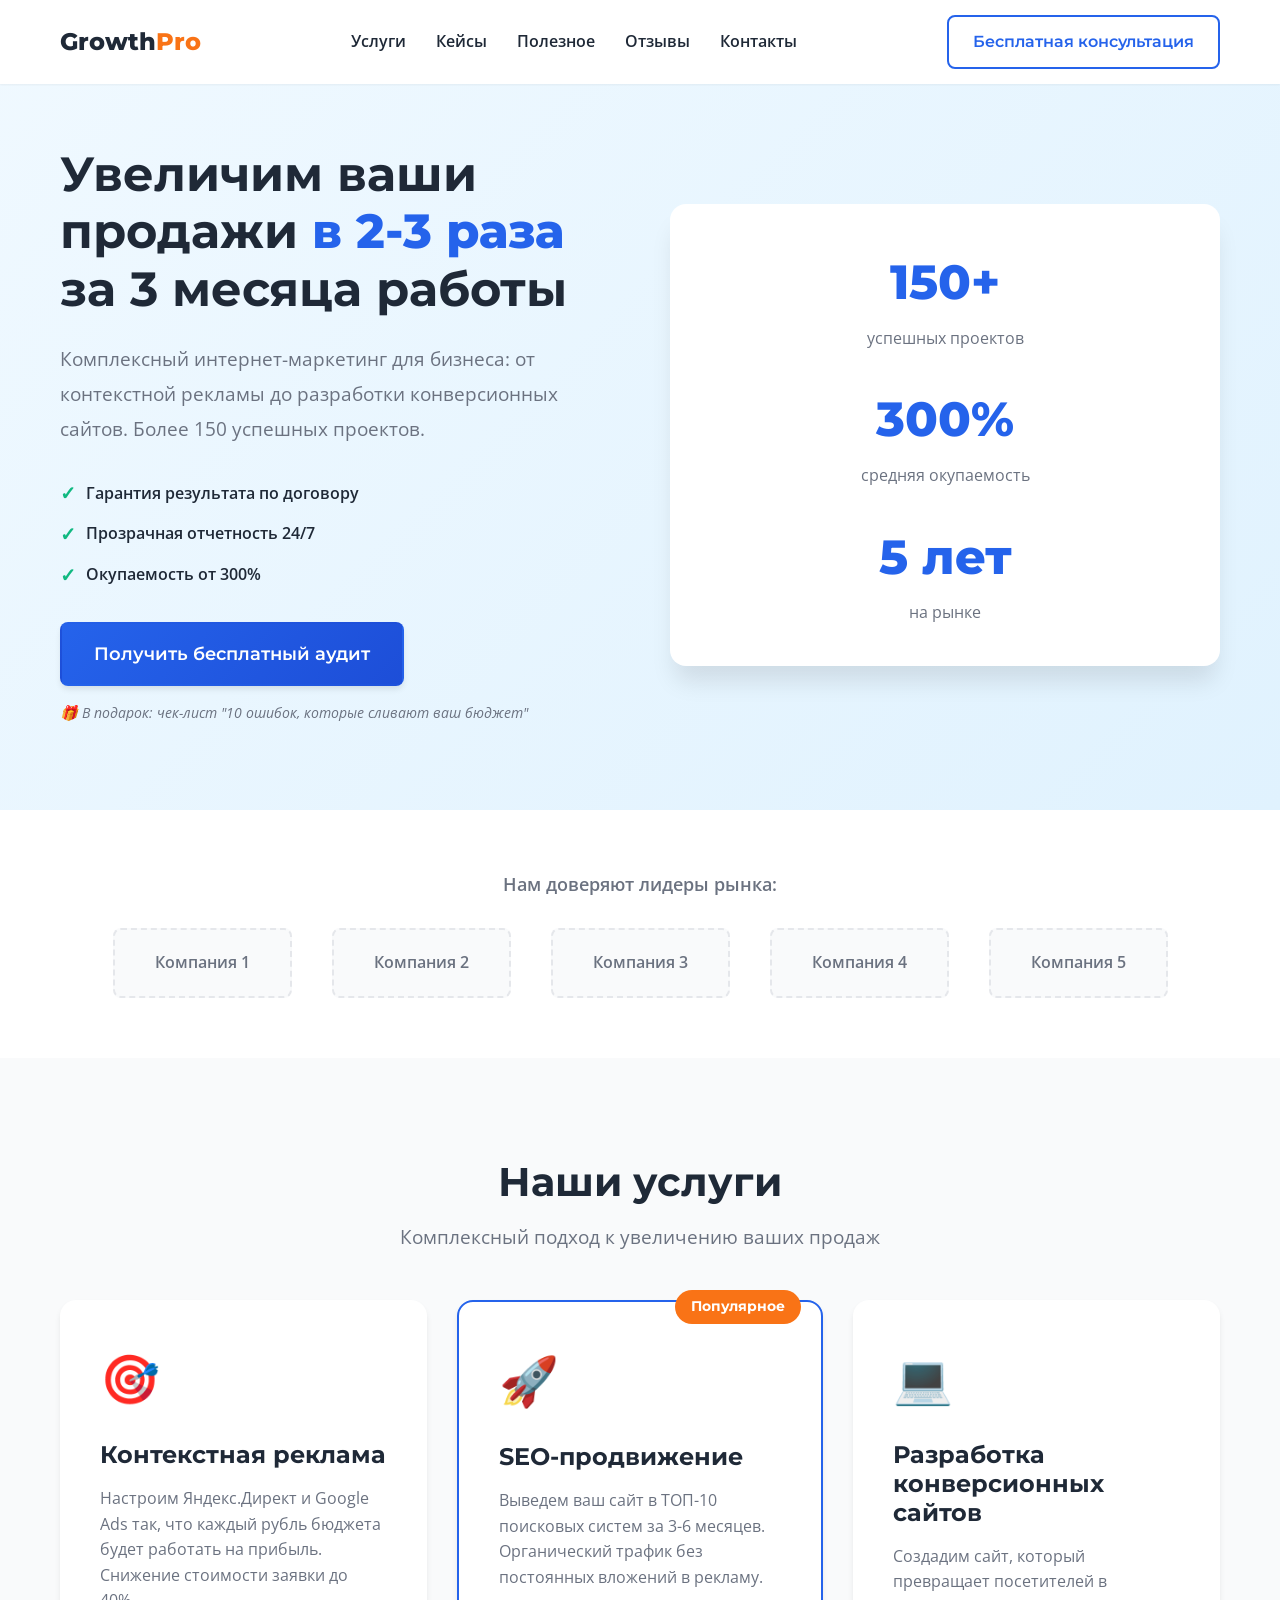
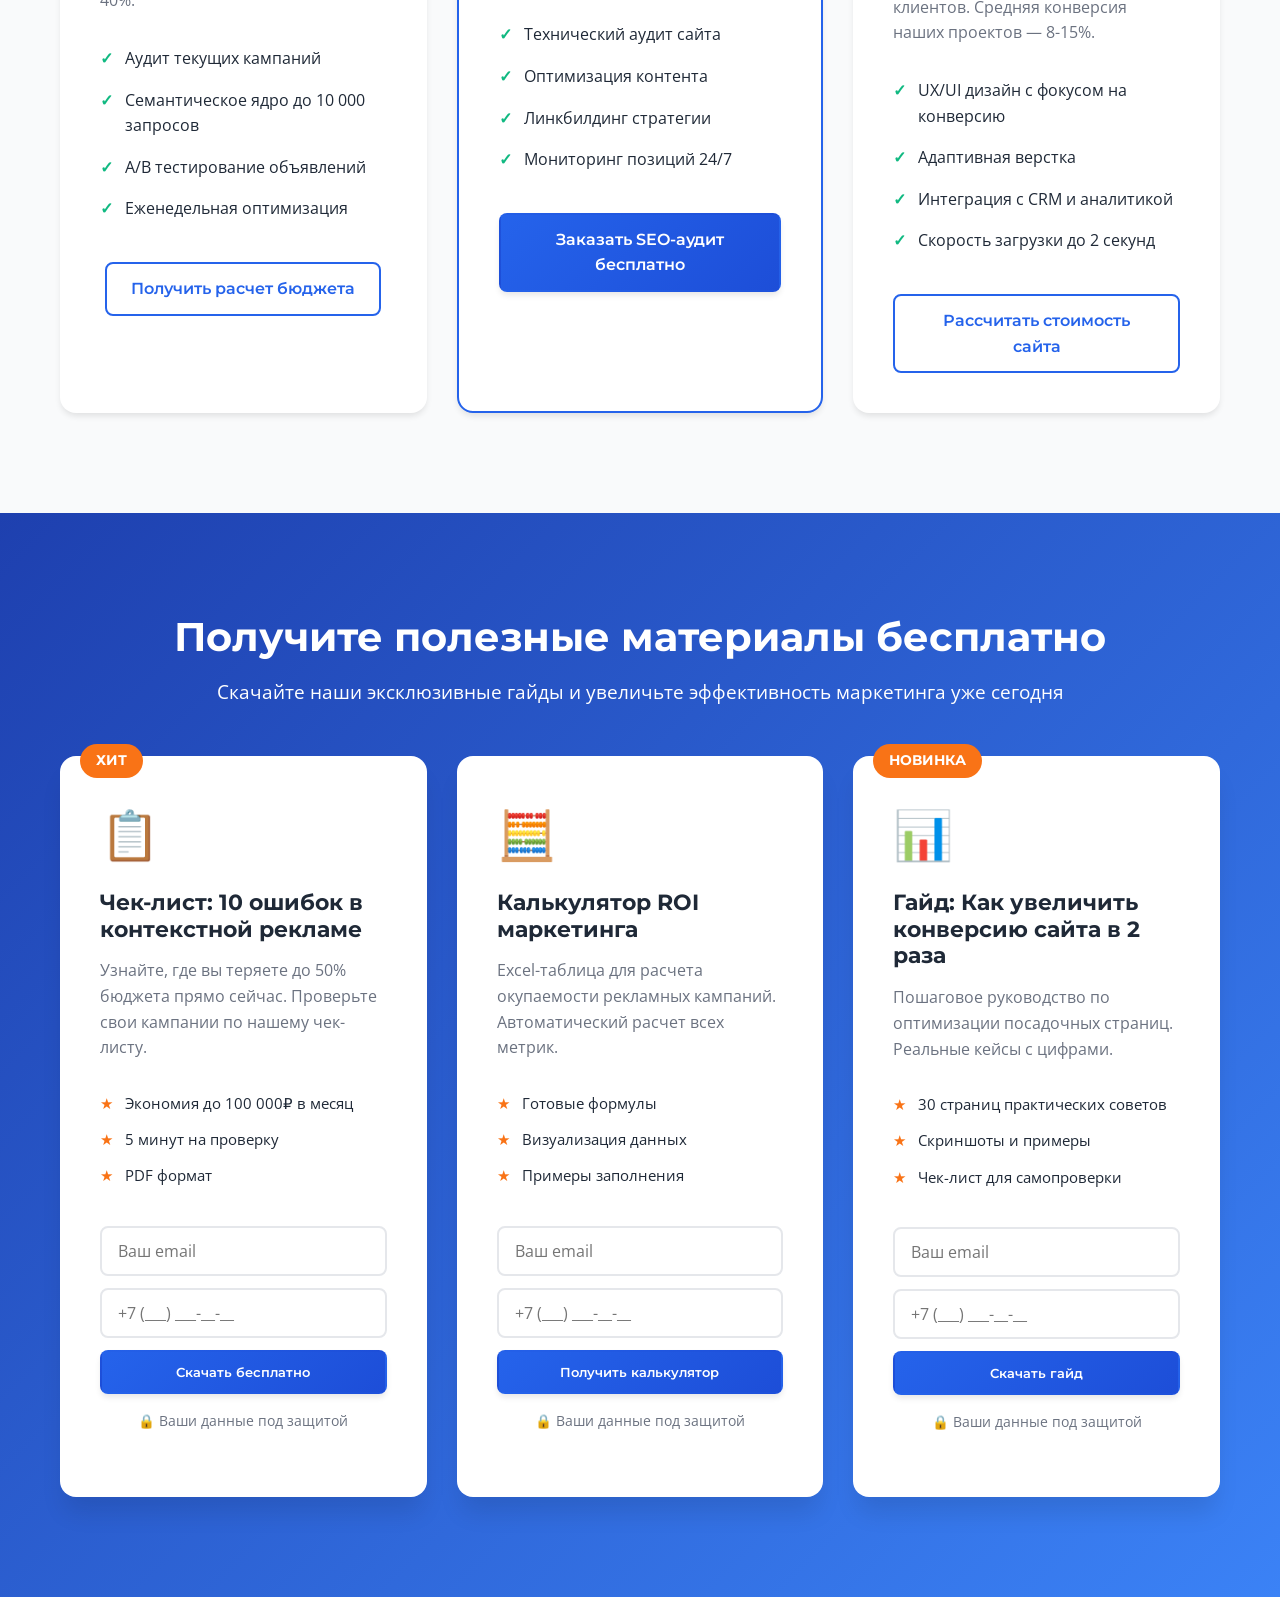
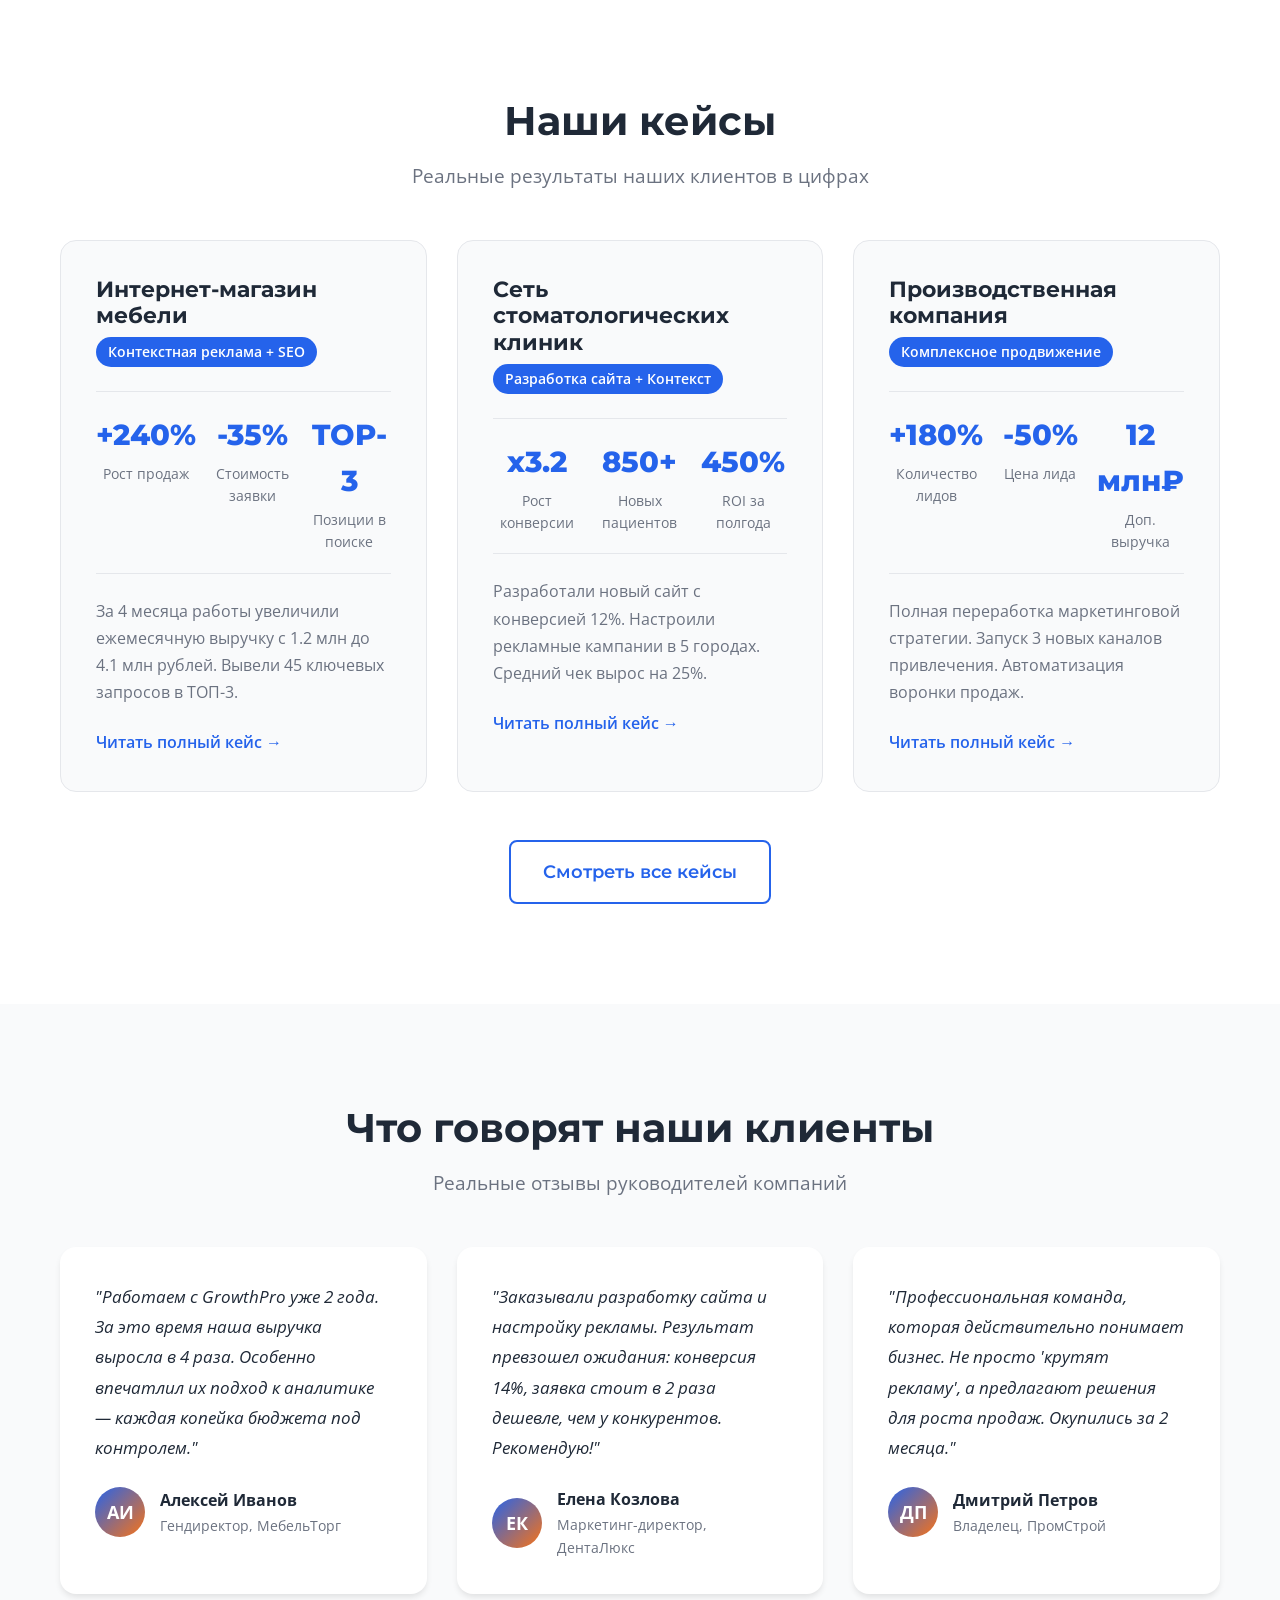
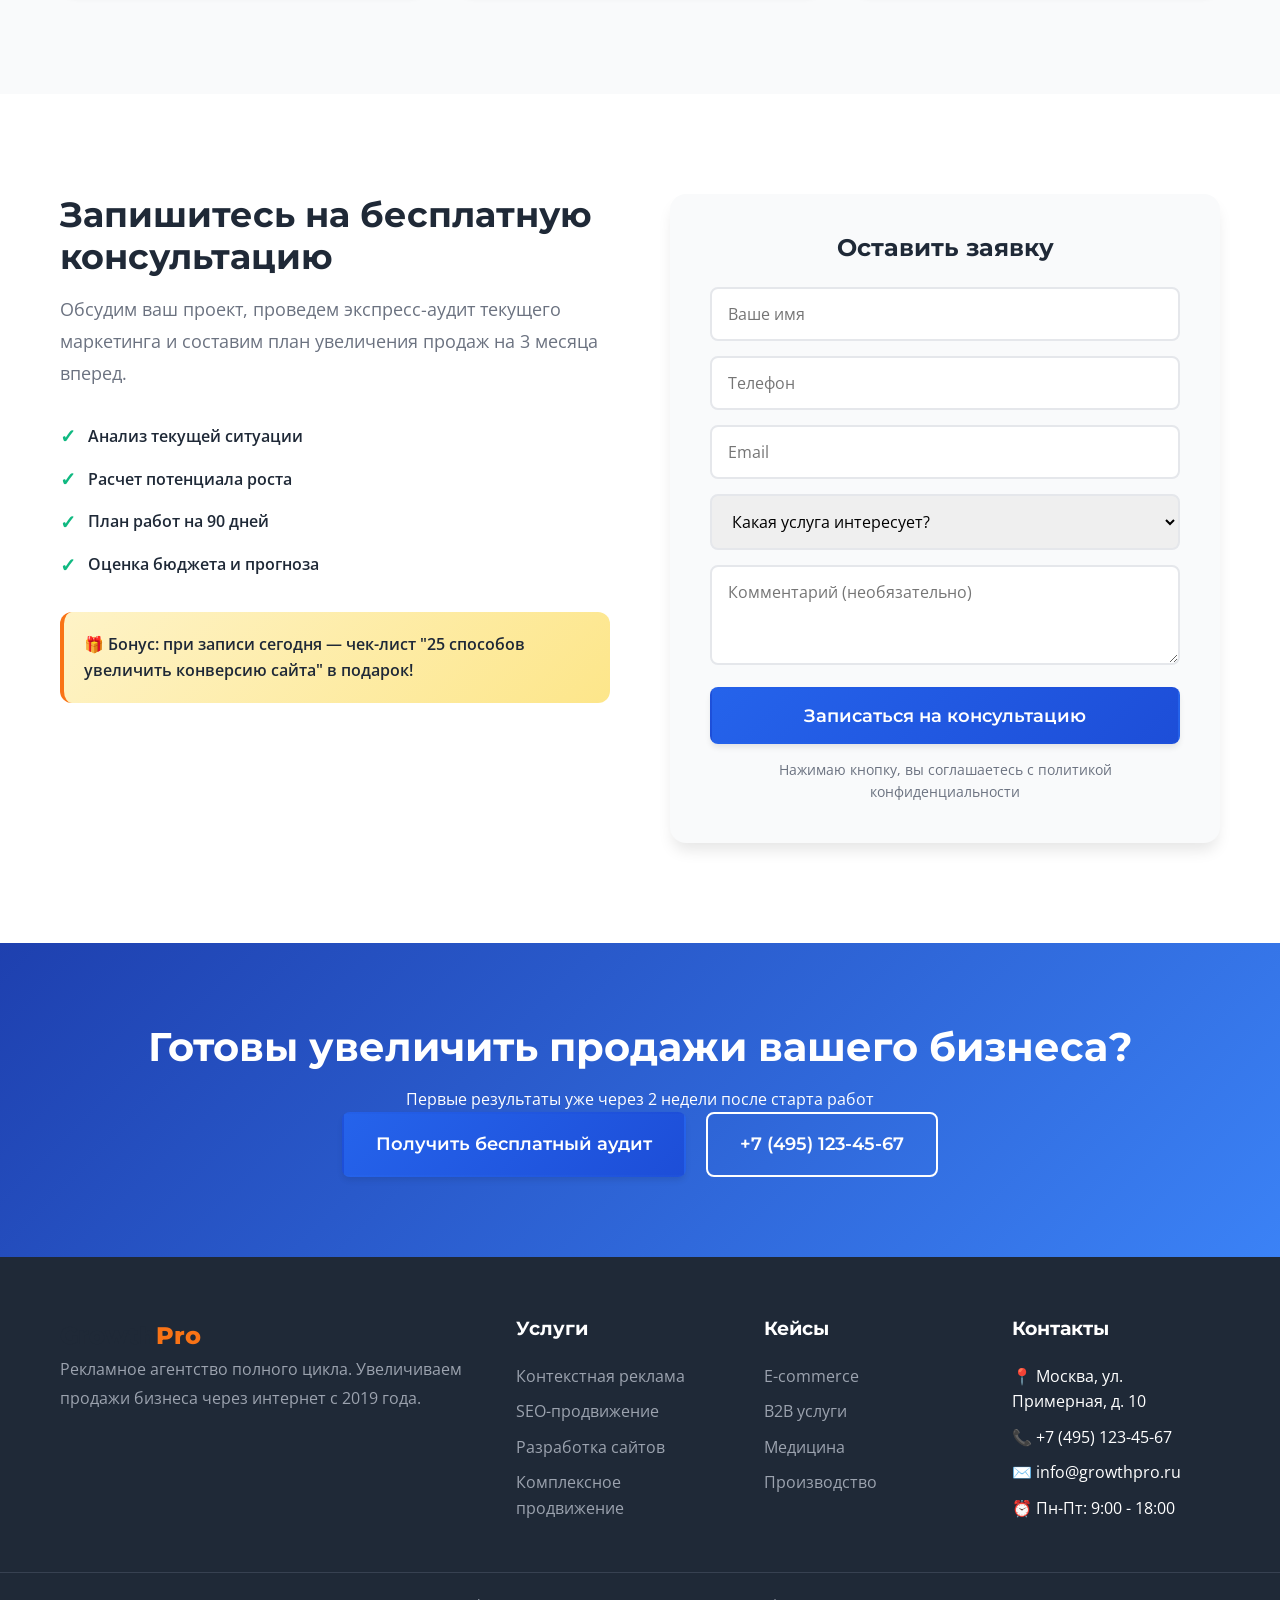
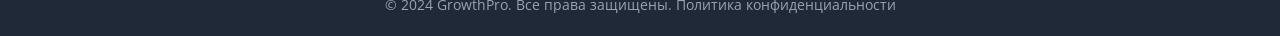
==== index.html @ 97283bf2 "**HTML/CSS Landing Page for Marketing Agency with Lead Magnets** **Key features implemented:** - New" ====
<!DOCTYPE html>
<html lang="ru">
<head>
    <meta charset="UTF-8">
    <meta name="viewport" content="width=device-width, initial-scale=1.0">
    <title>Рекламное агентство полного цикла | Контекстная реклама, SEO, Разработка сайтов</title>
    <meta name="description" content="Увеличим ваши продажи в 2-3 раза за 3 месяца. Контекстная реклама, SEO-продвижение и конверсионные сайты под ключ. Бесплатный аудит в подарок!">
    <link rel="stylesheet" href="style.css">
    <link href="https://fonts.googleapis.com/css2?family=Montserrat:wght@400;500;600;700;800&family=Open+Sans:wght@400;600&display=swap" rel="stylesheet">
</head>
<body>
    <!-- Header -->
    <header class="header">
        <div class="container header-container">
            <div class="logo">
                <span class="logo-text">Growth<span class="accent">Pro</span></span>
            </div>
            <nav class="nav">
                <a href="#services">Услуги</a>
                <a href="#cases">Кейсы</a>
                <a href="#lead-magnets">Полезное</a>
                <a href="#reviews">Отзывы</a>
                <a href="#contact">Контакты</a>
            </nav>
            <a href="#consultation" class="btn btn-outline">Бесплатная консультация</a>
        </div>
    </header>

    <!-- Hero Section -->
    <section class="hero">
        <div class="container hero-container">
            <div class="hero-content">
                <h1 class="hero-title">Увеличим ваши продажи <span class="accent-text">в 2-3 раза</span> за 3 месяца работы</h1>
                <p class="hero-subtitle">Комплексный интернет-маркетинг для бизнеса: от контекстной рекламы до разработки конверсионных сайтов. Более 150 успешных проектов.</p>
                
                <div class="hero-benefits">
                    <div class="benefit-item">
                        <span class="benefit-icon">✓</span>
                        <span>Гарантия результата по договору</span>
                    </div>
                    <div class="benefit-item">
                        <span class="benefit-icon">✓</span>
                        <span>Прозрачная отчетность 24/7</span>
                    </div>
                    <div class="benefit-item">
                        <span class="benefit-icon">✓</span>
                        <span>Окупаемость от 300%</span>
                    </div>
                </div>

                <div class="hero-cta">
                    <a href="#audit-form" class="btn btn-primary btn-large">Получить бесплатный аудит</a>
                    <p class="hero-note">🎁 В подарок: чек-лист "10 ошибок, которые сливают ваш бюджет"</p>
                </div>
            </div>
            <div class="hero-image">
                <div class="stats-card">
                    <div class="stat-item">
                        <span class="stat-number">150+</span>
                        <span class="stat-label">успешных проектов</span>
                    </div>
                    <div class="stat-item">
                        <span class="stat-number">300%</span>
                        <span class="stat-label">средняя окупаемость</span>
                    </div>
                    <div class="stat-item">
                        <span class="stat-number">5 лет</span>
                        <span class="stat-label">на рынке</span>
                    </div>
                </div>
            </div>
        </div>
    </section>

    <!-- Trust Indicators -->
    <section class="trust-section">
        <div class="container">
            <p class="trust-text">Нам доверяют лидеры рынка:</p>
            <div class="trust-logos">
                <div class="logo-placeholder">Компания 1</div>
                <div class="logo-placeholder">Компания 2</div>
                <div class="logo-placeholder">Компания 3</div>
                <div class="logo-placeholder">Компания 4</div>
                <div class="logo-placeholder">Компания 5</div>
            </div>
        </div>
    </section>

    <!-- Services Section -->
    <section id="services" class="services">
        <div class="container">
            <h2 class="section-title">Наши услуги</h2>
            <p class="section-subtitle">Комплексный подход к увеличению ваших продаж</p>
            
            <div class="services-grid">
                <!-- Service 1 -->
                <div class="service-card">
                    <div class="service-icon">🎯</div>
                    <h3>Контекстная реклама</h3>
                    <p>Настроим Яндекс.Директ и Google Ads так, что каждый рубль бюджета будет работать на прибыль. Снижение стоимости заявки до 40%.</p>
                    <ul class="service-features">
                        <li>Аудит текущих кампаний</li>
                        <li>Семантическое ядро до 10 000 запросов</li>
                        <li>A/B тестирование объявлений</li>
                        <li>Еженедельная оптимизация</li>
                    </ul>
                    <div class="service-cta">
                        <a href="#context-lead" class="btn btn-secondary">Получить расчет бюджета</a>
                    </div>
                </div>

                <!-- Service 2 -->
                <div class="service-card featured">
                    <div class="badge">Популярное</div>
                    <div class="service-icon">🚀</div>
                    <h3>SEO-продвижение</h3>
                    <p>Выведем ваш сайт в ТОП-10 поисковых систем за 3-6 месяцев. Органический трафик без постоянных вложений в рекламу.</p>
                    <ul class="service-features">
                        <li>Технический аудит сайта</li>
                        <li>Оптимизация контента</li>
                        <li>Линкбилдинг стратегии</li>
                        <li>Мониторинг позиций 24/7</li>
                    </ul>
                    <div class="service-cta">
                        <a href="#seo-lead" class="btn btn-primary">Заказать SEO-аудит бесплатно</a>
                    </div>
                </div>

                <!-- Service 3 -->
                <div class="service-card">
                    <div class="service-icon">💻</div>
                    <h3>Разработка конверсионных сайтов</h3>
                    <p>Создадим сайт, который превращает посетителей в клиентов. Средняя конверсия наших проектов — 8-15%.</p>
                    <ul class="service-features">
                        <li>UX/UI дизайн с фокусом на конверсию</li>
                        <li>Адаптивная верстка</li>
                        <li>Интеграция с CRM и аналитикой</li>
                        <li>Скорость загрузки до 2 секунд</li>
                    </ul>
                    <div class="service-cta">
                        <a href="#website-lead" class="btn btn-secondary">Рассчитать стоимость сайта</a>
                    </div>
                </div>
            </div>
        </div>
    </section>

    <!-- Lead Magnets Section -->
    <section id="lead-magnets" class="lead-magnets">
        <div class="container">
            <h2 class="section-title">Получите полезные материалы бесплатно</h2>
            <p class="section-subtitle">Скачайте наши эксклюзивные гайды и увеличьте эффективность маркетинга уже сегодня</p>
            
            <div class="magnets-grid">
                <!-- Magnet 1 -->
                <div class="magnet-card">
                    <div class="magnet-badge">ХИТ</div>
                    <div class="magnet-icon">📋</div>
                    <h3>Чек-лист: 10 ошибок в контекстной рекламе</h3>
                    <p>Узнайте, где вы теряете до 50% бюджета прямо сейчас. Проверьте свои кампании по нашему чек-листу.</p>
                    <ul class="magnet-benefits">
                        <li>Экономия до 100 000₽ в месяц</li>
                        <li>5 минут на проверку</li>
                        <li>PDF формат</li>
                    </ul>
                    <form class="magnet-form" action="#" method="POST">
                        <input type="email" placeholder="Ваш email" required>
                        <input type="tel" placeholder="+7 (___) ___-__-__" required>
                        <button type="submit" class="btn btn-primary btn-full">Скачать бесплатно</button>
                    </form>
                    <p class="magnet-note">🔒 Ваши данные под защитой</p>
                </div>

                <!-- Magnet 2 -->
                <div class="magnet-card">
                    <div class="magnet-icon">🧮</div>
                    <h3>Калькулятор ROI маркетинга</h3>
                    <p>Excel-таблица для расчета окупаемости рекламных кампаний. Автоматический расчет всех метрик.</p>
                    <ul class="magnet-benefits">
                        <li>Готовые формулы</li>
                        <li>Визуализация данных</li>
                        <li>Примеры заполнения</li>
                    </ul>
                    <form class="magnet-form" action="#" method="POST">
                        <input type="email" placeholder="Ваш email" required>
                        <input type="tel" placeholder="+7 (___) ___-__-__" required>
                        <button type="submit" class="btn btn-primary btn-full">Получить калькулятор</button>
                    </form>
                    <p class="magnet-note">🔒 Ваши данные под защитой</p>
                </div>

                <!-- Magnet 3 -->
                <div class="magnet-card">
                    <div class="magnet-badge">НОВИНКА</div>
                    <div class="magnet-icon">📊</div>
                    <h3>Гайд: Как увеличить конверсию сайта в 2 раза</h3>
                    <p>Пошаговое руководство по оптимизации посадочных страниц. Реальные кейсы с цифрами.</p>
                    <ul class="magnet-benefits">
                        <li>30 страниц практических советов</li>
                        <li>Скриншоты и примеры</li>
                        <li>Чек-лист для самопроверки</li>
                    </ul>
                    <form class="magnet-form" action="#" method="POST">
                        <input type="email" placeholder="Ваш email" required>
                        <input type="tel" placeholder="+7 (___) ___-__-__" required>
                        <button type="submit" class="btn btn-primary btn-full">Скачать гайд</button>
                    </form>
                    <p class="magnet-note">🔒 Ваши данные под защитой</p>
                </div>
            </div>
        </div>
    </section>

    <!-- Cases Section -->
    <section id="cases" class="cases">
        <div class="container">
            <h2 class="section-title">Наши кейсы</h2>
            <p class="section-subtitle">Реальные результаты наших клиентов в цифрах</p>
            
            <div class="cases-grid">
                <!-- Case 1 -->
                <div class="case-card">
                    <div class="case-header">
                        <h3>Интернет-магазин мебели</h3>
                        <span class="case-category">Контекстная реклама + SEO</span>
                    </div>
                    <div class="case-results">
                        <div class="result-item">
                            <span class="result-value">+240%</span>
                            <span class="result-label">Рост продаж</span>
                        </div>
                        <div class="result-item">
                            <span class="result-value">-35%</span>
                            <span class="result-label">Стоимость заявки</span>
                        </div>
                        <div class="result-item">
                            <span class="result-value">TOP-3</span>
                            <span class="result-label">Позиции в поиске</span>
                        </div>
                    </div>
                    <p class="case-description">За 4 месяца работы увеличили ежемесячную выручку с 1.2 млн до 4.1 млн рублей. Вывели 45 ключевых запросов в ТОП-3.</p>
                    <a href="#case-detail" class="case-link">Читать полный кейс →</a>
                </div>

                <!-- Case 2 -->
                <div class="case-card">
                    <div class="case-header">
                        <h3>Сеть стоматологических клиник</h3>
                        <span class="case-category">Разработка сайта + Контекст</span>
                    </div>
                    <div class="case-results">
                        <div class="result-item">
                            <span class="result-value">x3.2</span>
                            <span class="result-label">Рост конверсии</span>
                        </div>
                        <div class="result-item">
                            <span class="result-value">850+</span>
                            <span class="result-label">Новых пациентов</span>
                        </div>
                        <div class="result-item">
                            <span class="result-value">450%</span>
                            <span class="result-label">ROI за полгода</span>
                        </div>
                    </div>
                    <p class="case-description">Разработали новый сайт с конверсией 12%. Настроили рекламные кампании в 5 городах. Средний чек вырос на 25%.</p>
                    <a href="#case-detail" class="case-link">Читать полный кейс →</a>
                </div>

                <!-- Case 3 -->
                <div class="case-card">
                    <div class="case-header">
                        <h3>Производственная компания</h3>
                        <span class="case-category">Комплексное продвижение</span>
                    </div>
                    <div class="case-results">
                        <div class="result-item">
                            <span class="result-value">+180%</span>
                            <span class="result-label">Количество лидов</span>
                        </div>
                        <div class="result-item">
                            <span class="result-value">-50%</span>
                            <span class="result-label">Цена лида</span>
                        </div>
                        <div class="result-item">
                            <span class="result-value">12 млн₽</span>
                            <span class="result-label">Доп. выручка</span>
                        </div>
                    </div>
                    <p class="case-description">Полная переработка маркетинговой стратегии. Запуск 3 новых каналов привлечения. Автоматизация воронки продаж.</p>
                    <a href="#case-detail" class="case-link">Читать полный кейс →</a>
                </div>
            </div>
            
            <div class="cases-cta">
                <a href="#all-cases" class="btn btn-outline btn-large">Смотреть все кейсы</a>
            </div>
        </div>
    </section>

    <!-- Reviews Section -->
    <section id="reviews" class="reviews">
        <div class="container">
            <h2 class="section-title">Что говорят наши клиенты</h2>
            <p class="section-subtitle">Реальные отзывы руководителей компаний</p>
            
            <div class="reviews-grid">
                <!-- Review 1 -->
                <div class="review-card">
                    <div class="review-content">
                        <p class="review-text">"Работаем с GrowthPro уже 2 года. За это время наша выручка выросла в 4 раза. Особенно впечатлил их подход к аналитике — каждая копейка бюджета под контролем."</p>
                    </div>
                    <div class="review-author">
                        <div class="author-avatar">АИ</div>
                        <div class="author-info">
                            <span class="author-name">Алексей Иванов</span>
                            <span class="author-position">Гендиректор, МебельТорг</span>
                        </div>
                    </div>
                </div>

                <!-- Review 2 -->
                <div class="review-card">
                    <div class="review-content">
                        <p class="review-text">"Заказывали разработку сайта и настройку рекламы. Результат превзошел ожидания: конверсия 14%, заявка стоит в 2 раза дешевле, чем у конкурентов. Рекомендую!"</p>
                    </div>
                    <div class="review-author">
                        <div class="author-avatar">ЕК</div>
                        <div class="author-info">
                            <span class="author-name">Елена Козлова</span>
                            <span class="author-position">Маркетинг-директор, ДентаЛюкс</span>
                        </div>
                    </div>
                </div>

                <!-- Review 3 -->
                <div class="review-card">
                    <div class="review-content">
                        <p class="review-text">"Профессиональная команда, которая действительно понимает бизнес. Не просто 'крутят рекламу', а предлагают решения для роста продаж. Окупились за 2 месяца."</p>
                    </div>
                    <div class="review-author">
                        <div class="author-avatar">ДП</div>
                        <div class="author-info">
                            <span class="author-name">Дмитрий Петров</span>
                            <span class="author-position">Владелец, ПромСтрой</span>
                        </div>
                    </div>
                </div>
            </div>
        </div>
    </section>

    <!-- Consultation Form Section -->
    <section id="consultation" class="consultation">
        <div class="container consultation-container">
            <div class="consultation-content">
                <h2>Запишитесь на бесплатную консультацию</h2>
                <p>Обсудим ваш проект, проведем экспресс-аудит текущего маркетинга и составим план увеличения продаж на 3 месяца вперед.</p>
                
                <div class="consultation-benefits">
                    <div class="cb-item">
                        <span class="cb-icon">✓</span>
                        <span>Анализ текущей ситуации</span>
                    </div>
                    <div class="cb-item">
                        <span class="cb-icon">✓</span>
                        <span>Расчет потенциала роста</span>
                    </div>
                    <div class="cb-item">
                        <span class="cb-icon">✓</span>
                        <span>План работ на 90 дней</span>
                    </div>
                    <div class="cb-item">
                        <span class="cb-icon">✓</span>
                        <span>Оценка бюджета и прогноза</span>
                    </div>
                </div>

                <div class="consultation-guarantee">
                    <p>🎁 Бонус: при записи сегодня — чек-лист "25 способов увеличить конверсию сайта" в подарок!</p>
                </div>
            </div>
            
            <div class="consultation-form-wrapper">
                <form id="consultation-form" class="consultation-form" action="#" method="POST">
                    <h3>Оставить заявку</h3>
                    <div class="form-group">
                        <input type="text" placeholder="Ваше имя" required>
                    </div>
                    <div class="form-group">
                        <input type="tel" placeholder="Телефон" required>
                    </div>
                    <div class="form-group">
                        <input type="email" placeholder="Email" required>
                    </div>
                    <div class="form-group">
                        <select>
                            <option value="" disabled selected>Какая услуга интересует?</option>
                            <option value="context">Контекстная реклама</option>
                            <option value="seo">SEO-продвижение</option>
                            <option value="website">Разработка сайта</option>
                            <option value="complex">Комплексное продвижение</option>
                        </select>
                    </div>
                    <div class="form-group">
                        <textarea placeholder="Комментарий (необязательно)"></textarea>
                    </div>
                    <button type="submit" class="btn btn-primary btn-full btn-large">Записаться на консультацию</button>
                    <p class="form-note">Нажимаю кнопку, вы соглашаетесь с политикой конфиденциальности</p>
                </form>
            </div>
        </div>
    </section>

    <!-- Final CTA Section -->
    <section class="final-cta">
        <div class="container">
            <h2>Готовы увеличить продажи вашего бизнеса?</h2>
            <p>Первые результаты уже через 2 недели после старта работ</p>
            <div class="final-cta-buttons">
                <a href="#consultation" class="btn btn-primary btn-large">Получить бесплатный аудит</a>
                <a href="tel:+74951234567" class="btn btn-outline btn-large">+7 (495) 123-45-67</a>
            </div>
        </div>
    </section>

    <!-- Footer -->
    <footer class="footer">
        <div class="container footer-container">
            <div class="footer-column">
                <div class="logo">
                    <span class="logo-text">Growth<span class="accent">Pro</span></span>
                </div>
                <p>Рекламное агентство полного цикла. Увеличиваем продажи бизнеса через интернет с 2019 года.</p>
            </div>
            
            <div class="footer-column">
                <h4>Услуги</h4>
                <ul>
                    <li><a href="#">Контекстная реклама</a></li>
                    <li><a href="#">SEO-продвижение</a></li>
                    <li><a href="#">Разработка сайтов</a></li>
                    <li><a href="#">Комплексное продвижение</a></li>
                </ul>
            </div>
            
            <div class="footer-column">
                <h4>Кейсы</h4>
                <ul>
                    <li><a href="#">E-commerce</a></li>
                    <li><a href="#">B2B услуги</a></li>
                    <li><a href="#">Медицина</a></li>
                    <li><a href="#">Производство</a></li>
                </ul>
            </div>
            
            <div class="footer-column">
                <h4>Контакты</h4>
                <ul>
                    <li>📍 Москва, ул. Примерная, д. 10</li>
                    <li>📞 +7 (495) 123-45-67</li>
                    <li>✉️ info@growthpro.ru</li>
                    <li>⏰ Пн-Пт: 9:00 - 18:00</li>
                </ul>
            </div>
        </div>
        
        <div class="footer-bottom">
            <div class="container">
                <p>&copy; 2024 GrowthPro. Все права защищены. <a href="#">Политика конфиденциальности</a></p>
            </div>
        </div>
    </footer>

    <!-- Sticky CTA Button (Mobile) -->
    <a href="#consultation" class="sticky-cta">Получить аудит</a>
</body>
</html>
---- style.css ----
/* Reset & Base Styles */
* {
    margin: 0;
    padding: 0;
    box-sizing: border-box;
}

:root {
    --primary-color: #2563eb;
    --primary-dark: #1d4ed8;
    --secondary-color: #f97316;
    --text-dark: #1f2937;
    --text-light: #6b7280;
    --bg-light: #f9fafb;
    --bg-white: #ffffff;
    --border-color: #e5e7eb;
    --success-color: #10b981;
    --shadow-sm: 0 1px 2px 0 rgba(0, 0, 0, 0.05);
    --shadow-md: 0 4px 6px -1px rgba(0, 0, 0, 0.1);
    --shadow-lg: 0 10px 15px -3px rgba(0, 0, 0, 0.1);
    --shadow-xl: 0 20px 25px -5px rgba(0, 0, 0, 0.1);
}

body {
    font-family: 'Open Sans', sans-serif;
    color: var(--text-dark);
    line-height: 1.6;
    overflow-x: hidden;
}

h1, h2, h3, h4, h5, h6 {
    font-family: 'Montserrat', sans-serif;
    font-weight: 700;
    line-height: 1.2;
    margin-bottom: 1rem;
}

.container {
    max-width: 1200px;
    margin: 0 auto;
    padding: 0 20px;
}

a {
    text-decoration: none;
    color: inherit;
    transition: all 0.3s ease;
}

img {
    max-width: 100%;
    height: auto;
}

/* Buttons */
.btn {
    display: inline-block;
    padding: 12px 24px;
    border-radius: 8px;
    font-weight: 600;
    font-family: 'Montserrat', sans-serif;
    cursor: pointer;
    transition: all 0.3s ease;
    text-align: center;
    border: 2px solid transparent;
}

.btn-primary {
    background: linear-gradient(135deg, var(--primary-color), var(--primary-dark));
    color: white;
    box-shadow: var(--shadow-md);
}

.btn-primary:hover {
    transform: translateY(-2px);
    box-shadow: var(--shadow-lg);
    background: linear-gradient(135deg, var(--primary-dark), #1e40af);
}

.btn-secondary {
    background: var(--bg-white);
    color: var(--primary-color);
    border: 2px solid var(--primary-color);
}

.btn-secondary:hover {
    background: var(--primary-color);
    color: white;
}

.btn-outline {
    background: transparent;
    color: var(--primary-color);
    border: 2px solid var(--primary-color);
}

.btn-outline:hover {
    background: var(--primary-color);
    color: white;
}

.btn-large {
    padding: 16px 32px;
    font-size: 1.1rem;
}

.btn-full {
    width: 100%;
}

.accent {
    color: var(--secondary-color);
}

.accent-text {
    color: var(--primary-color);
    font-weight: 800;
}

/* Header */
.header {
    background: var(--bg-white);
    box-shadow: var(--shadow-sm);
    position: fixed;
    width: 100%;
    top: 0;
    z-index: 1000;
    padding: 15px 0;
}

.header-container {
    display: flex;
    justify-content: space-between;
    align-items: center;
}

.logo-text {
    font-family: 'Montserrat', sans-serif;
    font-size: 1.5rem;
    font-weight: 800;
    color: var(--text-dark);
}

.nav {
    display: flex;
    gap: 30px;
}

.nav a {
    font-weight: 600;
    color: var(--text-dark);
    position: relative;
}

.nav a::after {
    content: '';
    position: absolute;
    bottom: -5px;
    left: 0;
    width: 0;
    height: 2px;
    background: var(--primary-color);
    transition: width 0.3s ease;
}

.nav a:hover::after {
    width: 100%;
}

/* Hero Section */
.hero {
    padding: 140px 0 80px;
    background: linear-gradient(135deg, #f0f9ff 0%, #e0f2fe 100%);
    min-height: 90vh;
    display: flex;
    align-items: center;
}

.hero-container {
    display: grid;
    grid-template-columns: 1fr 1fr;
    gap: 60px;
    align-items: center;
}

.hero-title {
    font-size: 3rem;
    margin-bottom: 1.5rem;
    color: var(--text-dark);
}

.hero-subtitle {
    font-size: 1.2rem;
    color: var(--text-light);
    margin-bottom: 2rem;
    line-height: 1.8;
}

.hero-benefits {
    margin-bottom: 2rem;
}

.benefit-item {
    display: flex;
    align-items: center;
    gap: 10px;
    margin-bottom: 10px;
    font-weight: 600;
}

.benefit-icon {
    color: var(--success-color);
    font-weight: bold;
    font-size: 1.2rem;
}

.hero-cta {
    margin-top: 2rem;
}

.hero-note {
    margin-top: 15px;
    font-size: 0.9rem;
    color: var(--text-light);
    font-style: italic;
}

.stats-card {
    background: var(--bg-white);
    padding: 40px;
    border-radius: 16px;
    box-shadow: var(--shadow-xl);
}

.stat-item {
    display: block;
    margin-bottom: 30px;
    text-align: center;
}

.stat-item:last-child {
    margin-bottom: 0;
}

.stat-number {
    display: block;
    font-size: 3rem;
    font-weight: 800;
    color: var(--primary-color);
    font-family: 'Montserrat', sans-serif;
}

.stat-label {
    display: block;
    font-size: 1rem;
    color: var(--text-light);
    margin-top: 5px;
}

/* Trust Section */
.trust-section {
    padding: 60px 0;
    background: var(--bg-white);
    text-align: center;
}

.trust-text {
    font-size: 1.1rem;
    color: var(--text-light);
    margin-bottom: 30px;
    font-weight: 600;
}

.trust-logos {
    display: flex;
    justify-content: center;
    gap: 40px;
    flex-wrap: wrap;
}

.logo-placeholder {
    padding: 20px 40px;
    background: var(--bg-light);
    border-radius: 8px;
    color: var(--text-light);
    font-weight: 600;
    border: 2px dashed var(--border-color);
}

/* Services Section */
.services {
    padding: 100px 0;
    background: var(--bg-light);
}

.section-title {
    font-size: 2.5rem;
    text-align: center;
    margin-bottom: 1rem;
}

.section-subtitle {
    text-align: center;
    color: var(--text-light);
    font-size: 1.2rem;
    margin-bottom: 3rem;
}

.services-grid {
    display: grid;
    grid-template-columns: repeat(auto-fit, minmax(350px, 1fr));
    gap: 30px;
}

.service-card {
    background: var(--bg-white);
    padding: 40px;
    border-radius: 16px;
    box-shadow: var(--shadow-md);
    transition: all 0.3s ease;
    position: relative;
}

.service-card:hover {
    transform: translateY(-5px);
    box-shadow: var(--shadow-xl);
}

.service-card.featured {
    border: 2px solid var(--primary-color);
}

.badge {
    position: absolute;
    top: -12px;
    right: 20px;
    background: var(--secondary-color);
    color: white;
    padding: 6px 16px;
    border-radius: 20px;
    font-size: 0.85rem;
    font-weight: 700;
    font-family: 'Montserrat', sans-serif;
}

.service-icon {
    font-size: 3rem;
    margin-bottom: 1.5rem;
}

.service-card h3 {
    font-size: 1.5rem;
    margin-bottom: 1rem;
}

.service-card > p {
    color: var(--text-light);
    margin-bottom: 1.5rem;
}

.service-features {
    list-style: none;
    margin-bottom: 2rem;
}

.service-features li {
    padding: 8px 0;
    padding-left: 25px;
    position: relative;
    color: var(--text-dark);
}

.service-features li::before {
    content: '✓';
    position: absolute;
    left: 0;
    color: var(--success-color);
    font-weight: bold;
}

.service-cta {
    text-align: center;
}

/* Lead Magnets Section */
.lead-magnets {
    padding: 100px 0;
    background: linear-gradient(135deg, #1e40af 0%, #3b82f6 100%);
    color: white;
}

.lead-magnets .section-title,
.lead-magnets .section-subtitle {
    color: white;
}

.magnets-grid {
    display: grid;
    grid-template-columns: repeat(auto-fit, minmax(320px, 1fr));
    gap: 30px;
    margin-top: 3rem;
}

.magnet-card {
    background: var(--bg-white);
    padding: 40px;
    border-radius: 16px;
    color: var(--text-dark);
    position: relative;
    box-shadow: var(--shadow-xl);
}

.magnet-badge {
    position: absolute;
    top: -12px;
    left: 20px;
    background: var(--secondary-color);
    color: white;
    padding: 6px 16px;
    border-radius: 20px;
    font-size: 0.85rem;
    font-weight: 700;
    font-family: 'Montserrat', sans-serif;
}

.magnet-icon {
    font-size: 3rem;
    margin-bottom: 1rem;
}

.magnet-card h3 {
    font-size: 1.4rem;
    margin-bottom: 1rem;
}

.magnet-card > p {
    color: var(--text-light);
    margin-bottom: 1.5rem;
}

.magnet-benefits {
    list-style: none;
    margin-bottom: 2rem;
}

.magnet-benefits li {
    padding: 6px 0;
    padding-left: 25px;
    position: relative;
    font-size: 0.95rem;
    color: var(--text-dark);
}

.magnet-benefits li::before {
    content: '★';
    position: absolute;
    left: 0;
    color: var(--secondary-color);
}

.magnet-form {
    display: flex;
    flex-direction: column;
    gap: 12px;
    margin-bottom: 1rem;
}

.magnet-form input {
    padding: 12px 16px;
    border: 2px solid var(--border-color);
    border-radius: 8px;
    font-size: 1rem;
    font-family: 'Open Sans', sans-serif;
    transition: border-color 0.3s ease;
}

.magnet-form input:focus {
    outline: none;
    border-color: var(--primary-color);
}

.magnet-note {
    font-size: 0.85rem;
    color: var(--text-light);
    text-align: center;
}

/* Cases Section */
.cases {
    padding: 100px 0;
    background: var(--bg-white);
}

.cases-grid {
    display: grid;
    grid-template-columns: repeat(auto-fit, minmax(350px, 1fr));
    gap: 30px;
    margin-bottom: 3rem;
}

.case-card {
    background: var(--bg-light);
    padding: 35px;
    border-radius: 16px;
    border: 1px solid var(--border-color);
    transition: all 0.3s ease;
}

.case-card:hover {
    box-shadow: var(--shadow-lg);
    transform: translateY(-3px);
}

.case-header {
    margin-bottom: 1.5rem;
}

.case-header h3 {
    font-size: 1.4rem;
    margin-bottom: 0.5rem;
}

.case-category {
    display: inline-block;
    background: var(--primary-color);
    color: white;
    padding: 4px 12px;
    border-radius: 20px;
    font-size: 0.85rem;
    font-weight: 600;
}

.case-results {
    display: grid;
    grid-template-columns: repeat(3, 1fr);
    gap: 15px;
    margin-bottom: 1.5rem;
    padding: 20px 0;
    border-top: 1px solid var(--border-color);
    border-bottom: 1px solid var(--border-color);
}

.result-item {
    text-align: center;
}

.result-value {
    display: block;
    font-size: 1.8rem;
    font-weight: 800;
    color: var(--primary-color);
    font-family: 'Montserrat', sans-serif;
}

.result-label {
    display: block;
    font-size: 0.85rem;
    color: var(--text-light);
    margin-top: 5px;
}

.case-description {
    color: var(--text-light);
    margin-bottom: 1.5rem;
    line-height: 1.7;
}

.case-link {
    color: var(--primary-color);
    font-weight: 600;
    display: inline-flex;
    align-items: center;
    gap: 5px;
}

.case-link:hover {
    gap: 10px;
}

.cases-cta {
    text-align: center;
}

/* Reviews Section */
.reviews {
    padding: 100px 0;
    background: var(--bg-light);
}

.reviews-grid {
    display: grid;
    grid-template-columns: repeat(auto-fit, minmax(350px, 1fr));
    gap: 30px;
}

.review-card {
    background: var(--bg-white);
    padding: 35px;
    border-radius: 16px;
    box-shadow: var(--shadow-md);
}

.review-content {
    margin-bottom: 1.5rem;
}

.review-text {
    font-style: italic;
    color: var(--text-dark);
    line-height: 1.8;
    font-size: 1.05rem;
}

.review-author {
    display: flex;
    align-items: center;
    gap: 15px;
}

.author-avatar {
    width: 50px;
    height: 50px;
    border-radius: 50%;
    background: linear-gradient(135deg, var(--primary-color), var(--secondary-color));
    display: flex;
    align-items: center;
    justify-content: center;
    color: white;
    font-weight: 700;
    font-size: 1.1rem;
}

.author-info {
    display: flex;
    flex-direction: column;
}

.author-name {
    font-weight: 700;
    color: var(--text-dark);
}

.author-position {
    font-size: 0.9rem;
    color: var(--text-light);
}

/* Consultation Section */
.consultation {
    padding: 100px 0;
    background: var(--bg-white);
}

.consultation-container {
    display: grid;
    grid-template-columns: 1fr 1fr;
    gap: 60px;
    align-items: start;
}

.consultation-content h2 {
    font-size: 2.2rem;
    margin-bottom: 1rem;
}

.consultation-content > p {
    color: var(--text-light);
    font-size: 1.1rem;
    margin-bottom: 2rem;
    line-height: 1.8;
}

.consultation-benefits {
    margin-bottom: 2rem;
}

.cb-item {
    display: flex;
    align-items: center;
    gap: 12px;
    margin-bottom: 12px;
    font-weight: 600;
}

.cb-icon {
    color: var(--success-color);
    font-weight: bold;
    font-size: 1.2rem;
}

.consultation-guarantee {
    background: linear-gradient(135deg, #fef3c7 0%, #fde68a 100%);
    padding: 20px;
    border-radius: 12px;
    border-left: 4px solid var(--secondary-color);
}

.consultation-guarantee p {
    font-weight: 600;
    color: var(--text-dark);
}

.consultation-form-wrapper {
    background: var(--bg-light);
    padding: 40px;
    border-radius: 16px;
    box-shadow: var(--shadow-lg);
}

.consultation-form h3 {
    font-size: 1.5rem;
    margin-bottom: 1.5rem;
    text-align: center;
}

.form-group {
    margin-bottom: 15px;
}

.form-group input,
.form-group select,
.form-group textarea {
    width: 100%;
    padding: 14px 16px;
    border: 2px solid var(--border-color);
    border-radius: 8px;
    font-size: 1rem;
    font-family: 'Open Sans', sans-serif;
    transition: border-color 0.3s ease;
}

.form-group input:focus,
.form-group select:focus,
.form-group textarea:focus {
    outline: none;
    border-color: var(--primary-color);
}

.form-group textarea {
    min-height: 100px;
    resize: vertical;
}

.form-note {
    font-size: 0.85rem;
    color: var(--text-light);
    text-align: center;
    margin-top: 15px;
}

/* Final CTA Section */
.final-cta {
    padding: 80px 0;
    background: linear-gradient(135deg, #1e40af 0%, #3b82f6 100%);
    color: white;
    text-align: center;
}

.final-cta h2 {
    font-size: 2.5rem;
    margin-bottom: 1rem;
}

.final-cta > p {
    font-size: 1.2rem;
    margin-bottom: 2rem;
    opacity: 0.9;
}

.final-cta-buttons {
    display: flex;
    justify-content: center;
    gap: 20px;
    flex-wrap: wrap;
}

.final-cta .btn-outline {
    color: white;
    border-color: white;
}

.final-cta .btn-outline:hover {
    background: white;
    color: var(--primary-color);
}

/* Footer */
.footer {
    background: var(--text-dark);
    color: white;
    padding: 60px 0 20px;
}

.footer-container {
    display: grid;
    grid-template-columns: 2fr 1fr 1fr 1fr;
    gap: 40px;
    margin-bottom: 40px;
}

.footer-column p {
    color: #9ca3af;
    line-height: 1.8;
}

.footer-column h4 {
    font-size: 1.2rem;
    margin-bottom: 1.5rem;
    color: white;
}

.footer-column ul {
    list-style: none;
}

.footer-column ul li {
    margin-bottom: 10px;
}

.footer-column ul li a {
    color: #9ca3af;
    transition: color 0.3s ease;
}

.footer-column ul li a:hover {
    color: white;
}

.footer-bottom {
    border-top: 1px solid #374151;
    padding-top: 20px;
}

.footer-bottom p {
    color: #9ca3af;
    text-align: center;
    font-size: 0.9rem;
}

.footer-bottom a {
    color: #9ca3af;
}

.footer-bottom a:hover {
    color: white;
}

/* Sticky CTA (Mobile) */
.sticky-cta {
    display: none;
    position: fixed;
    bottom: 20px;
    right: 20px;
    background: var(--primary-color);
    color: white;
    padding: 15px 25px;
    border-radius: 50px;
    font-weight: 700;
    box-shadow: var(--shadow-xl);
    z-index: 999;
    animation: pulse 2s infinite;
}

@keyframes pulse {
    0% {
        box-shadow: 0 0 0 0 rgba(37, 99, 235, 0.7);
    }
    70% {
        box-shadow: 0 0 0 15px rgba(37, 99, 235, 0);
    }
    100% {
        box-shadow: 0 0 0 0 rgba(37, 99, 235, 0);
    }
}

/* Responsive Design */
@media (max-width: 992px) {
    .hero-container,
    .consultation-container {
        grid-template-columns: 1fr;
        gap: 40px;
    }

    .hero {
        text-align: center;
        padding-top: 120px;
    }

    .hero-benefits {
        display: inline-block;
        text-align: left;
    }

    .hero-cta {
        display: flex;
        flex-direction: column;
        align-items: center;
    }

    .footer-container {
        grid-template-columns: 1fr 1fr;
    }

    .nav {
        display: none;
    }
}

@media (max-width: 768px) {
    .hero-title {
        font-size: 2rem;
    }

    .section-title {
        font-size: 2rem;
    }

    .services-grid,
    .magnets-grid,
    .cases-grid,
    .reviews-grid {
        grid-template-columns: 1fr;
    }

    .case-results {
        grid-template-columns: 1fr;
        gap: 20px;
    }

    .final-cta-buttons {
        flex-direction: column;
        align-items: center;
    }

    .footer-container {
        grid-template-columns: 1fr;
    }

    .sticky-cta {
        display: block;
    }

    .header .btn {
        display: none;
    }
}

@media (max-width: 480px) {
    .hero-title {
        font-size: 1.7rem;
    }

    .stat-number {
        font-size: 2.2rem;
    }

    .btn-large {
        padding: 14px 24px;
        font-size: 1rem;
    }

    .service-card,
    .magnet-card,
    .case-card {
        padding: 25px;
    }
}
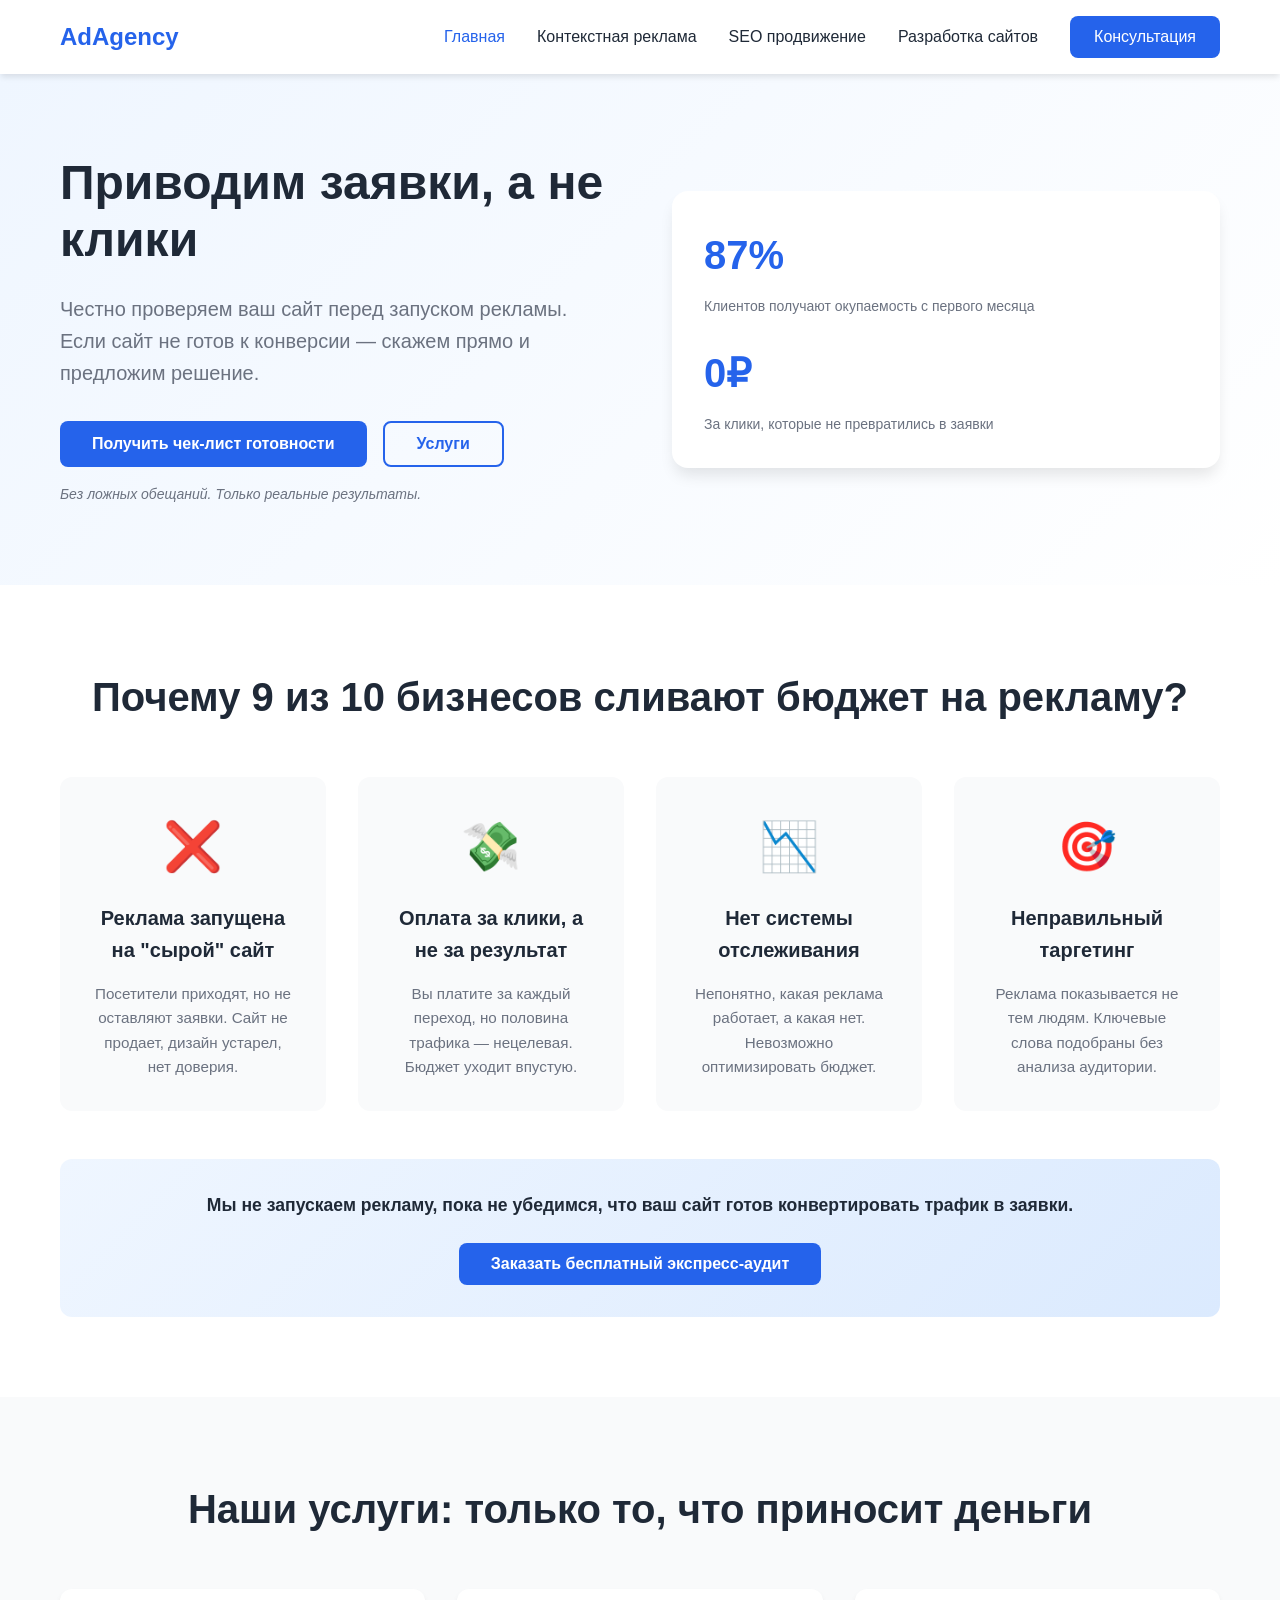
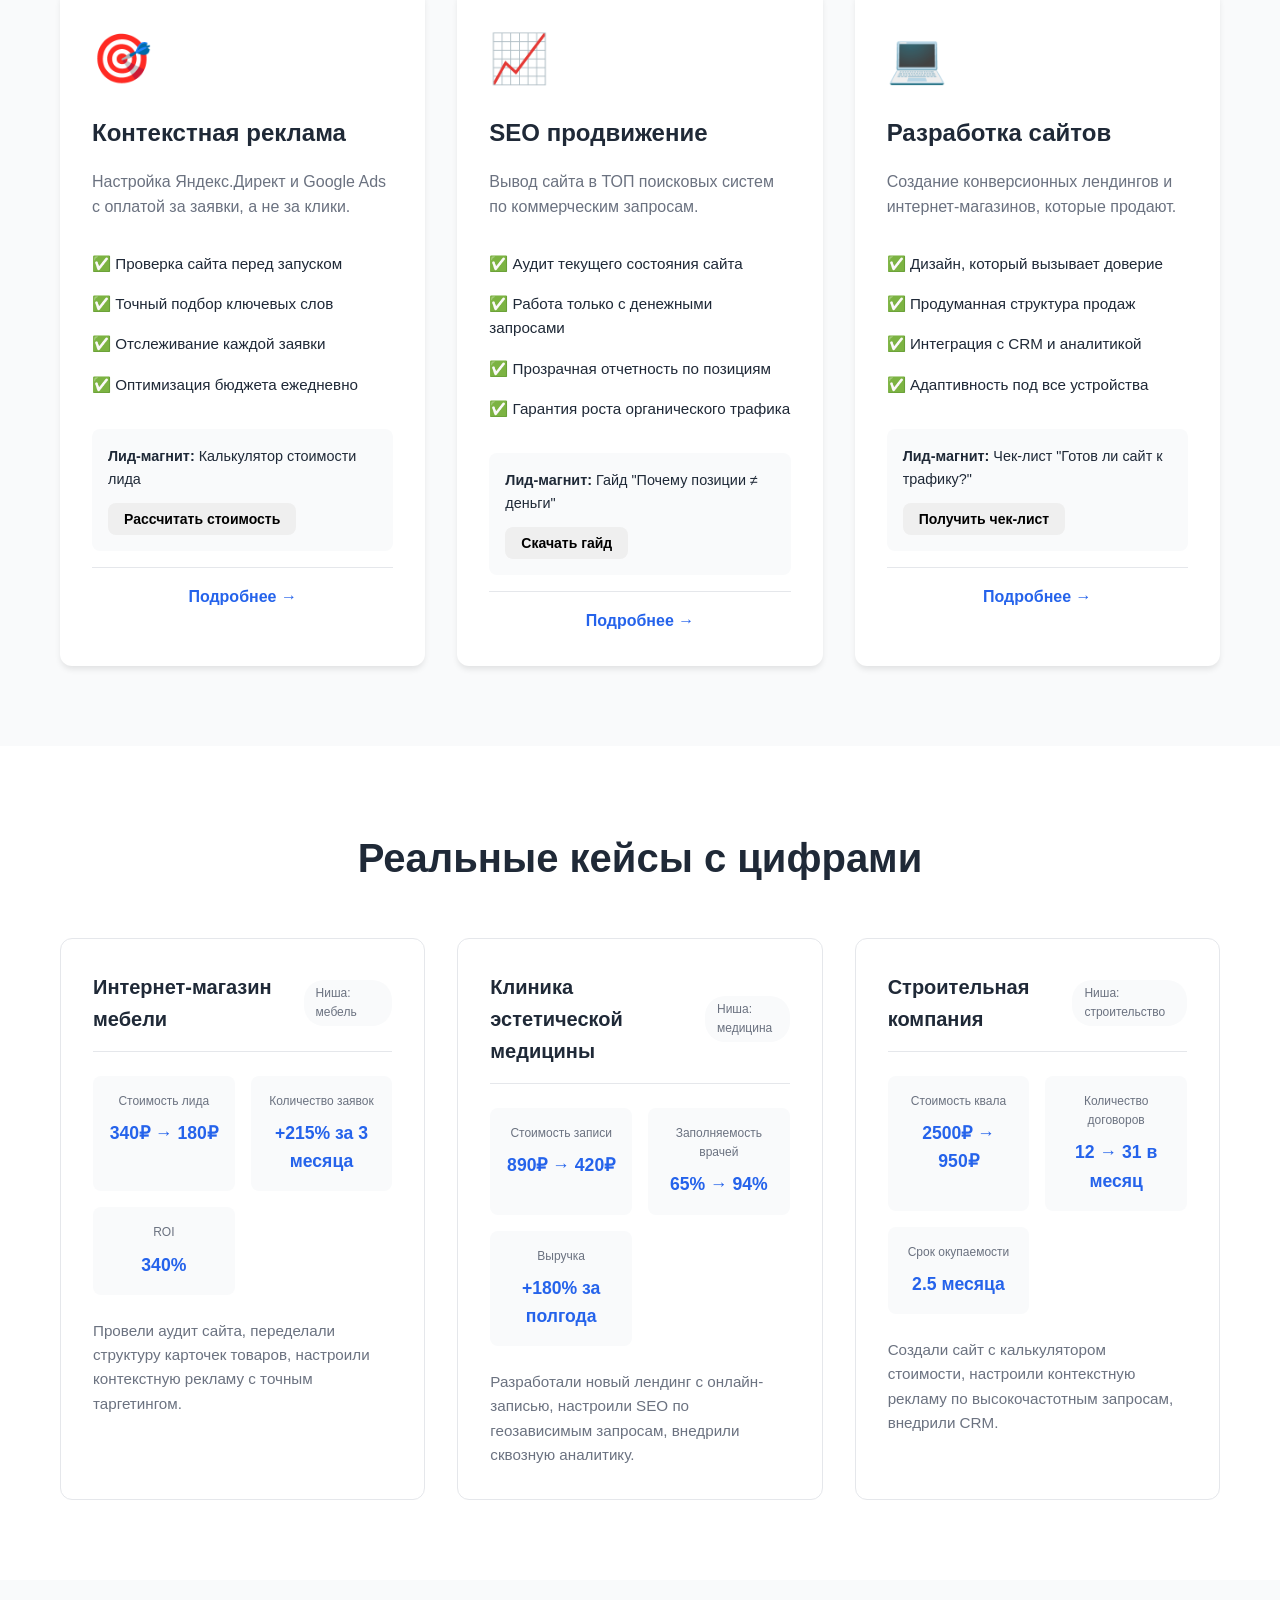
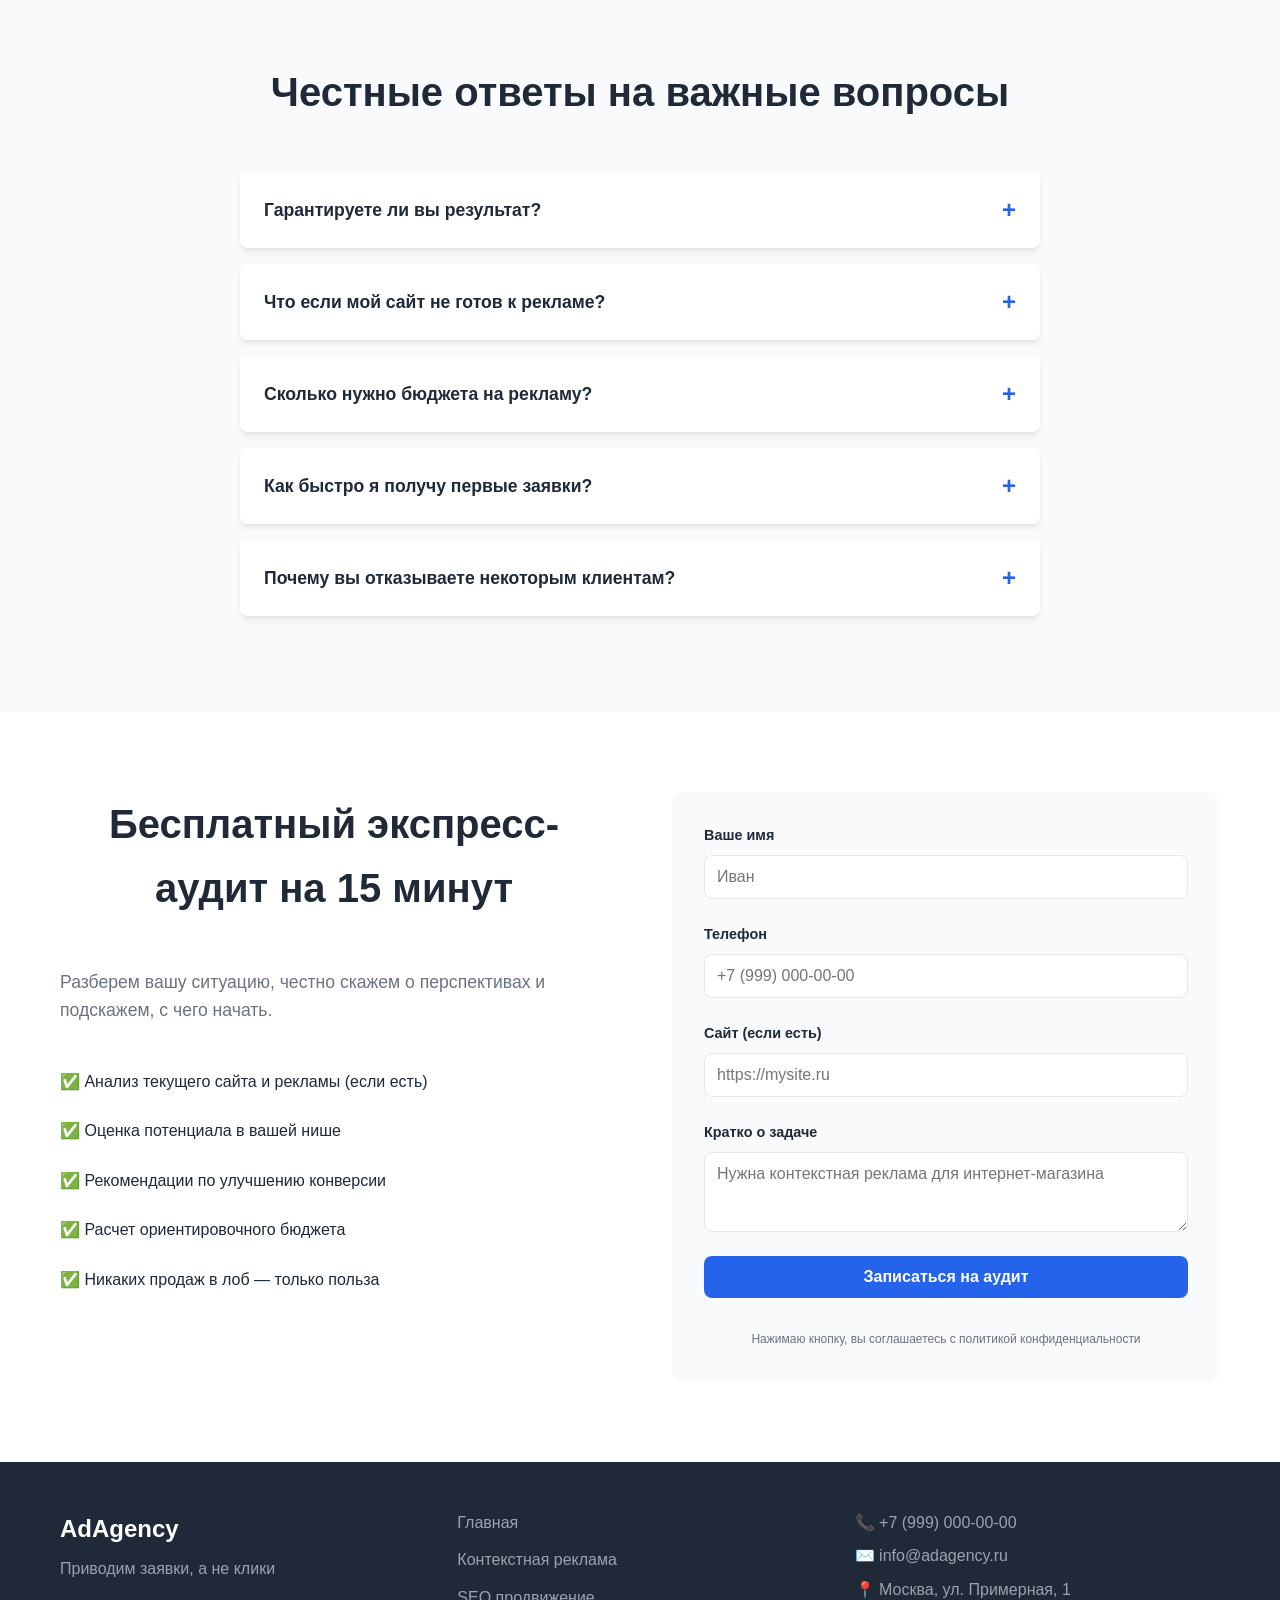
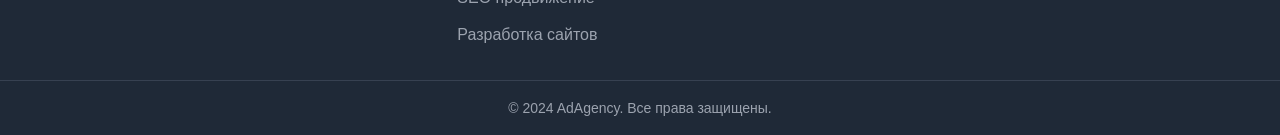
==== commit 40f7e7e9: "update branch" ====
--- a/index.html
+++ b/index.html
@@ -3,26 +3,26 @@
 <head>
     <meta charset="UTF-8">
     <meta name="viewport" content="width=device-width, initial-scale=1.0">
-    <title>Рекламное агентство полного цикла | Контекстная реклама, SEO, Разработка сайтов</title>
-    <meta name="description" content="Увеличим ваши продажи в 2-3 раза за 3 месяца. Контекстная реклама, SEO-продвижение и конверсионные сайты под ключ. Бесплатный аудит в подарок!">
+    <title>Рекламное агентство | Приводим заявки, а не клики</title>
     <link rel="stylesheet" href="style.css">
-    <link href="https://fonts.googleapis.com/css2?family=Montserrat:wght@400;500;600;700;800&family=Open+Sans:wght@400;600&display=swap" rel="stylesheet">
 </head>
 <body>
     <!-- Header -->
     <header class="header">
         <div class="container header-container">
-            <div class="logo">
-                <span class="logo-text">Growth<span class="accent">Pro</span></span>
-            </div>
-            <nav class="nav">
-                <a href="#services">Услуги</a>
-                <a href="#cases">Кейсы</a>
-                <a href="#lead-magnets">Полезное</a>
-                <a href="#reviews">Отзывы</a>
-                <a href="#contact">Контакты</a>
+            <div class="logo">AdAgency</div>
+            <nav class="nav" id="navMenu">
+                <a href="index.html" class="nav-link active">Главная</a>
+                <a href="context.html" class="nav-link">Контекстная реклама</a>
+                <a href="seo.html" class="nav-link">SEO продвижение</a>
+                <a href="development.html" class="nav-link">Разработка сайтов</a>
+                <a href="#contact" class="nav-link btn-nav">Консультация</a>
             </nav>
-            <a href="#consultation" class="btn btn-outline">Бесплатная консультация</a>
+            <button class="mobile-menu-btn" id="mobileMenuBtn" aria-label="Меню">
+                <span></span>
+                <span></span>
+                <span></span>
+            </button>
         </div>
     </header>
 
@@ -30,395 +30,282 @@
     <section class="hero">
         <div class="container hero-container">
             <div class="hero-content">
-                <h1 class="hero-title">Увеличим ваши продажи <span class="accent-text">в 2-3 раза</span> за 3 месяца работы</h1>
-                <p class="hero-subtitle">Комплексный интернет-маркетинг для бизнеса: от контекстной рекламы до разработки конверсионных сайтов. Более 150 успешных проектов.</p>
-                
-                <div class="hero-benefits">
-                    <div class="benefit-item">
-                        <span class="benefit-icon">✓</span>
-                        <span>Гарантия результата по договору</span>
-                    </div>
-                    <div class="benefit-item">
-                        <span class="benefit-icon">✓</span>
-                        <span>Прозрачная отчетность 24/7</span>
-                    </div>
-                    <div class="benefit-item">
-                        <span class="benefit-icon">✓</span>
-                        <span>Окупаемость от 300%</span>
-                    </div>
-                </div>
-
-                <div class="hero-cta">
-                    <a href="#audit-form" class="btn btn-primary btn-large">Получить бесплатный аудит</a>
-                    <p class="hero-note">🎁 В подарок: чек-лист "10 ошибок, которые сливают ваш бюджет"</p>
-                </div>
+                <h1 class="hero-title">Приводим заявки, а не клики</h1>
+                <p class="hero-subtitle">Честно проверяем ваш сайт перед запуском рекламы. Если сайт не готов к конверсии — скажем прямо и предложим решение.</p>
+                <div class="hero-buttons">
+                    <button class="btn btn-primary" onclick="openModal('lead-magnet-main')">Получить чек-лист готовности</button>
+                    <button class="btn btn-secondary" onclick="scrollToSection('services')">Услуги</button>
+                </div>
+                <p class="hero-note">Без ложных обещаний. Только реальные результаты.</p>
             </div>
             <div class="hero-image">
-                <div class="stats-card">
-                    <div class="stat-item">
-                        <span class="stat-number">150+</span>
-                        <span class="stat-label">успешных проектов</span>
-                    </div>
-                    <div class="stat-item">
-                        <span class="stat-number">300%</span>
-                        <span class="stat-label">средняя окупаемость</span>
-                    </div>
-                    <div class="stat-item">
-                        <span class="stat-number">5 лет</span>
-                        <span class="stat-label">на рынке</span>
+                <div class="hero-card">
+                    <div class="hero-stat">
+                        <span class="stat-number">87%</span>
+                        <span class="stat-label">Клиентов получают окупаемость с первого месяца</span>
+                    </div>
+                    <div class="hero-stat">
+                        <span class="stat-number">0₽</span>
+                        <span class="stat-label">За клики, которые не превратились в заявки</span>
                     </div>
                 </div>
             </div>
         </div>
     </section>
 
-    <!-- Trust Indicators -->
-    <section class="trust-section">
+    <!-- Problems Section -->
+    <section class="problems">
         <div class="container">
-            <p class="trust-text">Нам доверяют лидеры рынка:</p>
-            <div class="trust-logos">
-                <div class="logo-placeholder">Компания 1</div>
-                <div class="logo-placeholder">Компания 2</div>
-                <div class="logo-placeholder">Компания 3</div>
-                <div class="logo-placeholder">Компания 4</div>
-                <div class="logo-placeholder">Компания 5</div>
+            <h2 class="section-title">Почему 9 из 10 бизнесов сливают бюджет на рекламу?</h2>
+            <div class="problems-grid">
+                <div class="problem-card">
+                    <div class="problem-icon">❌</div>
+                    <h3>Реклама запущена на "сырой" сайт</h3>
+                    <p>Посетители приходят, но не оставляют заявки. Сайт не продает, дизайн устарел, нет доверия.</p>
+                </div>
+                <div class="problem-card">
+                    <div class="problem-icon">💸</div>
+                    <h3>Оплата за клики, а не за результат</h3>
+                    <p>Вы платите за каждый переход, но половина трафика — нецелевая. Бюджет уходит впустую.</p>
+                </div>
+                <div class="problem-card">
+                    <div class="problem-icon">📉</div>
+                    <h3>Нет системы отслеживания</h3>
+                    <p>Непонятно, какая реклама работает, а какая нет. Невозможно оптимизировать бюджет.</p>
+                </div>
+                <div class="problem-card">
+                    <div class="problem-icon">🎯</div>
+                    <h3>Неправильный таргетинг</h3>
+                    <p>Реклама показывается не тем людям. Ключевые слова подобраны без анализа аудитории.</p>
+                </div>
+            </div>
+            <div class="problems-cta">
+                <p><strong>Мы не запускаем рекламу, пока не убедимся, что ваш сайт готов конвертировать трафик в заявки.</strong></p>
+                <button class="btn btn-primary" onclick="openModal('audit-modal')">Заказать бесплатный экспресс-аудит</button>
             </div>
         </div>
     </section>
 
     <!-- Services Section -->
-    <section id="services" class="services">
+    <section class="services" id="services">
         <div class="container">
-            <h2 class="section-title">Наши услуги</h2>
-            <p class="section-subtitle">Комплексный подход к увеличению ваших продаж</p>
-            
+            <h2 class="section-title">Наши услуги: только то, что приносит деньги</h2>
             <div class="services-grid">
-                <!-- Service 1 -->
                 <div class="service-card">
                     <div class="service-icon">🎯</div>
                     <h3>Контекстная реклама</h3>
-                    <p>Настроим Яндекс.Директ и Google Ads так, что каждый рубль бюджета будет работать на прибыль. Снижение стоимости заявки до 40%.</p>
-                    <ul class="service-features">
-                        <li>Аудит текущих кампаний</li>
-                        <li>Семантическое ядро до 10 000 запросов</li>
-                        <li>A/B тестирование объявлений</li>
-                        <li>Еженедельная оптимизация</li>
+                    <p>Настройка Яндекс.Директ и Google Ads с оплатой за заявки, а не за клики.</p>
+                    <ul class="service-benefits">
+                        <li>✅ Проверка сайта перед запуском</li>
+                        <li>✅ Точный подбор ключевых слов</li>
+                        <li>✅ Отслеживание каждой заявки</li>
+                        <li>✅ Оптимизация бюджета ежедневно</li>
                     </ul>
-                    <div class="service-cta">
-                        <a href="#context-lead" class="btn btn-secondary">Получить расчет бюджета</a>
-                    </div>
-                </div>
-
-                <!-- Service 2 -->
-                <div class="service-card featured">
-                    <div class="badge">Популярное</div>
-                    <div class="service-icon">🚀</div>
-                    <h3>SEO-продвижение</h3>
-                    <p>Выведем ваш сайт в ТОП-10 поисковых систем за 3-6 месяцев. Органический трафик без постоянных вложений в рекламу.</p>
-                    <ul class="service-features">
-                        <li>Технический аудит сайта</li>
-                        <li>Оптимизация контента</li>
-                        <li>Линкбилдинг стратегии</li>
-                        <li>Мониторинг позиций 24/7</li>
+                    <div class="service-magnet">
+                        <p><strong>Лид-магнит:</strong> Калькулятор стоимости лида</p>
+                        <button class="btn btn-small" onclick="openModal('calculator-modal')">Рассчитать стоимость</button>
+                    </div>
+                    <a href="context.html" class="service-link">Подробнее →</a>
+                </div>
+                <div class="service-card">
+                    <div class="service-icon">📈</div>
+                    <h3>SEO продвижение</h3>
+                    <p>Вывод сайта в ТОП поисковых систем по коммерческим запросам.</p>
+                    <ul class="service-benefits">
+                        <li>✅ Аудит текущего состояния сайта</li>
+                        <li>✅ Работа только с денежными запросами</li>
+                        <li>✅ Прозрачная отчетность по позициям</li>
+                        <li>✅ Гарантия роста органического трафика</li>
                     </ul>
-                    <div class="service-cta">
-                        <a href="#seo-lead" class="btn btn-primary">Заказать SEO-аудит бесплатно</a>
-                    </div>
-                </div>
-
-                <!-- Service 3 -->
+                    <div class="service-magnet">
+                        <p><strong>Лид-магнит:</strong> Гайд "Почему позиции ≠ деньги"</p>
+                        <button class="btn btn-small" onclick="openModal('lead-magnet-seo')">Скачать гайд</button>
+                    </div>
+                    <a href="seo.html" class="service-link">Подробнее →</a>
+                </div>
                 <div class="service-card">
                     <div class="service-icon">💻</div>
-                    <h3>Разработка конверсионных сайтов</h3>
-                    <p>Создадим сайт, который превращает посетителей в клиентов. Средняя конверсия наших проектов — 8-15%.</p>
-                    <ul class="service-features">
-                        <li>UX/UI дизайн с фокусом на конверсию</li>
-                        <li>Адаптивная верстка</li>
-                        <li>Интеграция с CRM и аналитикой</li>
-                        <li>Скорость загрузки до 2 секунд</li>
+                    <h3>Разработка сайтов</h3>
+                    <p>Создание конверсионных лендингов и интернет-магазинов, которые продают.</p>
+                    <ul class="service-benefits">
+                        <li>✅ Дизайн, который вызывает доверие</li>
+                        <li>✅ Продуманная структура продаж</li>
+                        <li>✅ Интеграция с CRM и аналитикой</li>
+                        <li>✅ Адаптивность под все устройства</li>
                     </ul>
-                    <div class="service-cta">
-                        <a href="#website-lead" class="btn btn-secondary">Рассчитать стоимость сайта</a>
-                    </div>
+                    <div class="service-magnet">
+                        <p><strong>Лид-магнит:</strong> Чек-лист "Готов ли сайт к трафику?"</p>
+                        <button class="btn btn-small" onclick="openModal('lead-magnet-dev')">Получить чек-лист</button>
+                    </div>
+                    <a href="development.html" class="service-link">Подробнее →</a>
                 </div>
             </div>
         </div>
     </section>
 
-    <!-- Lead Magnets Section -->
-    <section id="lead-magnets" class="lead-magnets">
+    <!-- Cases Section -->
+    <section class="cases">
         <div class="container">
-            <h2 class="section-title">Получите полезные материалы бесплатно</h2>
-            <p class="section-subtitle">Скачайте наши эксклюзивные гайды и увеличьте эффективность маркетинга уже сегодня</p>
-            
-            <div class="magnets-grid">
-                <!-- Magnet 1 -->
-                <div class="magnet-card">
-                    <div class="magnet-badge">ХИТ</div>
-                    <div class="magnet-icon">📋</div>
-                    <h3>Чек-лист: 10 ошибок в контекстной рекламе</h3>
-                    <p>Узнайте, где вы теряете до 50% бюджета прямо сейчас. Проверьте свои кампании по нашему чек-листу.</p>
-                    <ul class="magnet-benefits">
-                        <li>Экономия до 100 000₽ в месяц</li>
-                        <li>5 минут на проверку</li>
-                        <li>PDF формат</li>
-                    </ul>
-                    <form class="magnet-form" action="#" method="POST">
-                        <input type="email" placeholder="Ваш email" required>
-                        <input type="tel" placeholder="+7 (___) ___-__-__" required>
-                        <button type="submit" class="btn btn-primary btn-full">Скачать бесплатно</button>
-                    </form>
-                    <p class="magnet-note">🔒 Ваши данные под защитой</p>
-                </div>
-
-                <!-- Magnet 2 -->
-                <div class="magnet-card">
-                    <div class="magnet-icon">🧮</div>
-                    <h3>Калькулятор ROI маркетинга</h3>
-                    <p>Excel-таблица для расчета окупаемости рекламных кампаний. Автоматический расчет всех метрик.</p>
-                    <ul class="magnet-benefits">
-                        <li>Готовые формулы</li>
-                        <li>Визуализация данных</li>
-                        <li>Примеры заполнения</li>
-                    </ul>
-                    <form class="magnet-form" action="#" method="POST">
-                        <input type="email" placeholder="Ваш email" required>
-                        <input type="tel" placeholder="+7 (___) ___-__-__" required>
-                        <button type="submit" class="btn btn-primary btn-full">Получить калькулятор</button>
-                    </form>
-                    <p class="magnet-note">🔒 Ваши данные под защитой</p>
-                </div>
-
-                <!-- Magnet 3 -->
-                <div class="magnet-card">
-                    <div class="magnet-badge">НОВИНКА</div>
-                    <div class="magnet-icon">📊</div>
-                    <h3>Гайд: Как увеличить конверсию сайта в 2 раза</h3>
-                    <p>Пошаговое руководство по оптимизации посадочных страниц. Реальные кейсы с цифрами.</p>
-                    <ul class="magnet-benefits">
-                        <li>30 страниц практических советов</li>
-                        <li>Скриншоты и примеры</li>
-                        <li>Чек-лист для самопроверки</li>
-                    </ul>
-                    <form class="magnet-form" action="#" method="POST">
-                        <input type="email" placeholder="Ваш email" required>
-                        <input type="tel" placeholder="+7 (___) ___-__-__" required>
-                        <button type="submit" class="btn btn-primary btn-full">Скачать гайд</button>
-                    </form>
-                    <p class="magnet-note">🔒 Ваши данные под защитой</p>
-                </div>
-            </div>
-        </div>
-    </section>
-
-    <!-- Cases Section -->
-    <section id="cases" class="cases">
-        <div class="container">
-            <h2 class="section-title">Наши кейсы</h2>
-            <p class="section-subtitle">Реальные результаты наших клиентов в цифрах</p>
-            
+            <h2 class="section-title">Реальные кейсы с цифрами</h2>
             <div class="cases-grid">
-                <!-- Case 1 -->
                 <div class="case-card">
                     <div class="case-header">
                         <h3>Интернет-магазин мебели</h3>
-                        <span class="case-category">Контекстная реклама + SEO</span>
+                        <span class="case-niche">Ниша: мебель</span>
                     </div>
                     <div class="case-results">
                         <div class="result-item">
-                            <span class="result-value">+240%</span>
-                            <span class="result-label">Рост продаж</span>
-                        </div>
-                        <div class="result-item">
-                            <span class="result-value">-35%</span>
-                            <span class="result-label">Стоимость заявки</span>
-                        </div>
-                        <div class="result-item">
-                            <span class="result-value">TOP-3</span>
-                            <span class="result-label">Позиции в поиске</span>
-                        </div>
-                    </div>
-                    <p class="case-description">За 4 месяца работы увеличили ежемесячную выручку с 1.2 млн до 4.1 млн рублей. Вывели 45 ключевых запросов в ТОП-3.</p>
-                    <a href="#case-detail" class="case-link">Читать полный кейс →</a>
-                </div>
-
-                <!-- Case 2 -->
+                            <span class="result-label">Стоимость лида</span>
+                            <span class="result-value">340₽ → 180₽</span>
+                        </div>
+                        <div class="result-item">
+                            <span class="result-label">Количество заявок</span>
+                            <span class="result-value">+215% за 3 месяца</span>
+                        </div>
+                        <div class="result-item">
+                            <span class="result-label">ROI</span>
+                            <span class="result-value">340%</span>
+                        </div>
+                    </div>
+                    <p class="case-description">Провели аудит сайта, переделали структуру карточек товаров, настроили контекстную рекламу с точным таргетингом.</p>
+                </div>
                 <div class="case-card">
                     <div class="case-header">
-                        <h3>Сеть стоматологических клиник</h3>
-                        <span class="case-category">Разработка сайта + Контекст</span>
+                        <h3>Клиника эстетической медицины</h3>
+                        <span class="case-niche">Ниша: медицина</span>
                     </div>
                     <div class="case-results">
                         <div class="result-item">
-                            <span class="result-value">x3.2</span>
-                            <span class="result-label">Рост конверсии</span>
-                        </div>
-                        <div class="result-item">
-                            <span class="result-value">850+</span>
-                            <span class="result-label">Новых пациентов</span>
-                        </div>
-                        <div class="result-item">
-                            <span class="result-value">450%</span>
-                            <span class="result-label">ROI за полгода</span>
-                        </div>
-                    </div>
-                    <p class="case-description">Разработали новый сайт с конверсией 12%. Настроили рекламные кампании в 5 городах. Средний чек вырос на 25%.</p>
-                    <a href="#case-detail" class="case-link">Читать полный кейс →</a>
-                </div>
-
-                <!-- Case 3 -->
+                            <span class="result-label">Стоимость записи</span>
+                            <span class="result-value">890₽ → 420₽</span>
+                        </div>
+                        <div class="result-item">
+                            <span class="result-label">Заполняемость врачей</span>
+                            <span class="result-value">65% → 94%</span>
+                        </div>
+                        <div class="result-item">
+                            <span class="result-label">Выручка</span>
+                            <span class="result-value">+180% за полгода</span>
+                        </div>
+                    </div>
+                    <p class="case-description">Разработали новый лендинг с онлайн-записью, настроили SEO по геозависимым запросам, внедрили сквозную аналитику.</p>
+                </div>
                 <div class="case-card">
                     <div class="case-header">
-                        <h3>Производственная компания</h3>
-                        <span class="case-category">Комплексное продвижение</span>
+                        <h3>Строительная компания</h3>
+                        <span class="case-niche">Ниша: строительство</span>
                     </div>
                     <div class="case-results">
                         <div class="result-item">
-                            <span class="result-value">+180%</span>
-                            <span class="result-label">Количество лидов</span>
-                        </div>
-                        <div class="result-item">
-                            <span class="result-value">-50%</span>
-                            <span class="result-label">Цена лида</span>
-                        </div>
-                        <div class="result-item">
-                            <span class="result-value">12 млн₽</span>
-                            <span class="result-label">Доп. выручка</span>
-                        </div>
-                    </div>
-                    <p class="case-description">Полная переработка маркетинговой стратегии. Запуск 3 новых каналов привлечения. Автоматизация воронки продаж.</p>
-                    <a href="#case-detail" class="case-link">Читать полный кейс →</a>
-                </div>
-            </div>
-            
-            <div class="cases-cta">
-                <a href="#all-cases" class="btn btn-outline btn-large">Смотреть все кейсы</a>
+                            <span class="result-label">Стоимость квала</span>
+                            <span class="result-value">2500₽ → 950₽</span>
+                        </div>
+                        <div class="result-item">
+                            <span class="result-label">Количество договоров</span>
+                            <span class="result-value">12 → 31 в месяц</span>
+                        </div>
+                        <div class="result-item">
+                            <span class="result-label">Срок окупаемости</span>
+                            <span class="result-value">2.5 месяца</span>
+                        </div>
+                    </div>
+                    <p class="case-description">Создали сайт с калькулятором стоимости, настроили контекстную рекламу по высокочастотным запросам, внедрили CRM.</p>
+                </div>
             </div>
         </div>
     </section>
 
-    <!-- Reviews Section -->
-    <section id="reviews" class="reviews">
+    <!-- FAQ Section -->
+    <section class="faq">
         <div class="container">
-            <h2 class="section-title">Что говорят наши клиенты</h2>
-            <p class="section-subtitle">Реальные отзывы руководителей компаний</p>
-            
-            <div class="reviews-grid">
-                <!-- Review 1 -->
-                <div class="review-card">
-                    <div class="review-content">
-                        <p class="review-text">"Работаем с GrowthPro уже 2 года. За это время наша выручка выросла в 4 раза. Особенно впечатлил их подход к аналитике — каждая копейка бюджета под контролем."</p>
-                    </div>
-                    <div class="review-author">
-                        <div class="author-avatar">АИ</div>
-                        <div class="author-info">
-                            <span class="author-name">Алексей Иванов</span>
-                            <span class="author-position">Гендиректор, МебельТорг</span>
-                        </div>
-                    </div>
-                </div>
-
-                <!-- Review 2 -->
-                <div class="review-card">
-                    <div class="review-content">
-                        <p class="review-text">"Заказывали разработку сайта и настройку рекламы. Результат превзошел ожидания: конверсия 14%, заявка стоит в 2 раза дешевле, чем у конкурентов. Рекомендую!"</p>
-                    </div>
-                    <div class="review-author">
-                        <div class="author-avatar">ЕК</div>
-                        <div class="author-info">
-                            <span class="author-name">Елена Козлова</span>
-                            <span class="author-position">Маркетинг-директор, ДентаЛюкс</span>
-                        </div>
-                    </div>
-                </div>
-
-                <!-- Review 3 -->
-                <div class="review-card">
-                    <div class="review-content">
-                        <p class="review-text">"Профессиональная команда, которая действительно понимает бизнес. Не просто 'крутят рекламу', а предлагают решения для роста продаж. Окупились за 2 месяца."</p>
-                    </div>
-                    <div class="review-author">
-                        <div class="author-avatar">ДП</div>
-                        <div class="author-info">
-                            <span class="author-name">Дмитрий Петров</span>
-                            <span class="author-position">Владелец, ПромСтрой</span>
-                        </div>
+            <h2 class="section-title">Честные ответы на важные вопросы</h2>
+            <div class="faq-list">
+                <div class="faq-item">
+                    <button class="faq-question" onclick="toggleFaq(this)">
+                        <span>Гарантируете ли вы результат?</span>
+                        <span class="faq-icon">+</span>
+                    </button>
+                    <div class="faq-answer">
+                        <p>Мы гарантируем выполнение работ по договору: настройку рекламы, оптимизацию сайта, ведение кампаний. Но конкретные цифры (количество заявок, стоимость лида) зависят от множества факторов: качества вашего продукта, цены, конкуренции, сезонности. Мы честно оцениваем перспективы на этапе аудита и беремся только за проекты, где видим реальную возможность результата.</p>
+                    </div>
+                </div>
+                <div class="faq-item">
+                    <button class="faq-question" onclick="toggleFaq(this)">
+                        <span>Что если мой сайт не готов к рекламе?</span>
+                        <span class="faq-icon">+</span>
+                    </button>
+                    <div class="faq-answer">
+                        <p>Мы проведем бесплатный экспресс-аудит и честно скажем, что нужно исправить. Если требуется доработка сайта — предложим разработку или дадим рекомендации. Мы не будем запускать рекламу на сайт, который не конвертирует, потому что это невыгодно ни вам, ни нам.</p>
+                    </div>
+                </div>
+                <div class="faq-item">
+                    <button class="faq-question" onclick="toggleFaq(this)">
+                        <span>Сколько нужно бюджета на рекламу?</span>
+                        <span class="faq-icon">+</span>
+                    </button>
+                    <div class="faq-answer">
+                        <p>Минимальный рекомендуемый бюджет на тестирование — от 30 000₽ в месяц на рекламные площадки + наша комиссия. Для некоторых ниш (недвижимость, B2B) нужен бюджет от 100 000₽. Точную сумму рассчитаем после анализа вашей ниши и конкурентов.</p>
+                    </div>
+                </div>
+                <div class="faq-item">
+                    <button class="faq-question" onclick="toggleFaq(this)">
+                        <span>Как быстро я получу первые заявки?</span>
+                        <span class="faq-icon">+</span>
+                    </button>
+                    <div class="faq-answer">
+                        <p>Контекстная реклама начинает работать через 3-7 дней после запуска (время на модерацию и первичную оптимизацию). SEO — это долгосрочная стратегия, первые результаты через 2-4 месяца, стабильный поток — через 6-8 месяцев. Разработка сайта занимает от 2 до 8 недель в зависимости от сложности.</p>
+                    </div>
+                </div>
+                <div class="faq-item">
+                    <button class="faq-question" onclick="toggleFaq(this)">
+                        <span>Почему вы отказываете некоторым клиентам?</span>
+                        <span class="faq-icon">+</span>
+                    </button>
+                    <div class="faq-answer">
+                        <p>Мы работаем только с проектами, где видим потенциал. Если ваш продукт неконкурентоспособен, цена завышена, или сайт невозможно доработать до конверсионного — мы честно об этом скажем и порекомендуем сначала решить эти проблемы. Нам важнее репутация, чем разовый заработок.</p>
                     </div>
                 </div>
             </div>
         </div>
     </section>
 
-    <!-- Consultation Form Section -->
-    <section id="consultation" class="consultation">
-        <div class="container consultation-container">
-            <div class="consultation-content">
-                <h2>Запишитесь на бесплатную консультацию</h2>
-                <p>Обсудим ваш проект, проведем экспресс-аудит текущего маркетинга и составим план увеличения продаж на 3 месяца вперед.</p>
-                
-                <div class="consultation-benefits">
-                    <div class="cb-item">
-                        <span class="cb-icon">✓</span>
-                        <span>Анализ текущей ситуации</span>
-                    </div>
-                    <div class="cb-item">
-                        <span class="cb-icon">✓</span>
-                        <span>Расчет потенциала роста</span>
-                    </div>
-                    <div class="cb-item">
-                        <span class="cb-icon">✓</span>
-                        <span>План работ на 90 дней</span>
-                    </div>
-                    <div class="cb-item">
-                        <span class="cb-icon">✓</span>
-                        <span>Оценка бюджета и прогноза</span>
-                    </div>
-                </div>
-
-                <div class="consultation-guarantee">
-                    <p>🎁 Бонус: при записи сегодня — чек-лист "25 способов увеличить конверсию сайта" в подарок!</p>
-                </div>
-            </div>
-            
-            <div class="consultation-form-wrapper">
-                <form id="consultation-form" class="consultation-form" action="#" method="POST">
-                    <h3>Оставить заявку</h3>
-                    <div class="form-group">
-                        <input type="text" placeholder="Ваше имя" required>
-                    </div>
-                    <div class="form-group">
-                        <input type="tel" placeholder="Телефон" required>
-                    </div>
-                    <div class="form-group">
-                        <input type="email" placeholder="Email" required>
-                    </div>
-                    <div class="form-group">
-                        <select>
-                            <option value="" disabled selected>Какая услуга интересует?</option>
-                            <option value="context">Контекстная реклама</option>
-                            <option value="seo">SEO-продвижение</option>
-                            <option value="website">Разработка сайта</option>
-                            <option value="complex">Комплексное продвижение</option>
-                        </select>
-                    </div>
-                    <div class="form-group">
-                        <textarea placeholder="Комментарий (необязательно)"></textarea>
-                    </div>
-                    <button type="submit" class="btn btn-primary btn-full btn-large">Записаться на консультацию</button>
-                    <p class="form-note">Нажимаю кнопку, вы соглашаетесь с политикой конфиденциальности</p>
-                </form>
-            </div>
-        </div>
-    </section>
-
-    <!-- Final CTA Section -->
-    <section class="final-cta">
+    <!-- Contact Section -->
+    <section class="contact" id="contact">
         <div class="container">
-            <h2>Готовы увеличить продажи вашего бизнеса?</h2>
-            <p>Первые результаты уже через 2 недели после старта работ</p>
-            <div class="final-cta-buttons">
-                <a href="#consultation" class="btn btn-primary btn-large">Получить бесплатный аудит</a>
-                <a href="tel:+74951234567" class="btn btn-outline btn-large">+7 (495) 123-45-67</a>
+            <div class="contact-wrapper">
+                <div class="contact-content">
+                    <h2 class="section-title">Бесплатный экспресс-аудит на 15 минут</h2>
+                    <p class="contact-subtitle">Разберем вашу ситуацию, честно скажем о перспективах и подскажем, с чего начать.</p>
+                    <ul class="contact-benefits">
+                        <li>✅ Анализ текущего сайта и рекламы (если есть)</li>
+                        <li>✅ Оценка потенциала в вашей нише</li>
+                        <li>✅ Рекомендации по улучшению конверсии</li>
+                        <li>✅ Расчет ориентировочного бюджета</li>
+                        <li>✅ Никаких продаж в лоб — только польза</li>
+                    </ul>
+                </div>
+                <div class="contact-form-wrapper">
+                    <form class="contact-form" onsubmit="handleFormSubmit(event, 'audit')">
+                        <div class="form-group">
+                            <label for="name">Ваше имя</label>
+                            <input type="text" id="name" name="name" required placeholder="Иван">
+                        </div>
+                        <div class="form-group">
+                            <label for="phone">Телефон</label>
+                            <input type="tel" id="phone" name="phone" required placeholder="+7 (999) 000-00-00">
+                        </div>
+                        <div class="form-group">
+                            <label for="website">Сайт (если есть)</label>
+                            <input type="url" id="website" name="website" placeholder="https://mysite.ru">
+                        </div>
+                        <div class="form-group">
+                            <label for="message">Кратко о задаче</label>
+                            <textarea id="message" name="message" rows="3" placeholder="Нужна контекстная реклама для интернет-магазина"></textarea>
+                        </div>
+                        <button type="submit" class="btn btn-primary btn-full">Записаться на аудит</button>
+                        <p class="form-note">Нажимаю кнопку, вы соглашаетесь с политикой конфиденциальности</p>
+                    </form>
+                </div>
             </div>
         </div>
     </section>
@@ -426,52 +313,204 @@
     <!-- Footer -->
     <footer class="footer">
         <div class="container footer-container">
-            <div class="footer-column">
-                <div class="logo">
-                    <span class="logo-text">Growth<span class="accent">Pro</span></span>
-                </div>
-                <p>Рекламное агентство полного цикла. Увеличиваем продажи бизнеса через интернет с 2019 года.</p>
-            </div>
-            
-            <div class="footer-column">
-                <h4>Услуги</h4>
-                <ul>
-                    <li><a href="#">Контекстная реклама</a></li>
-                    <li><a href="#">SEO-продвижение</a></li>
-                    <li><a href="#">Разработка сайтов</a></li>
-                    <li><a href="#">Комплексное продвижение</a></li>
-                </ul>
-            </div>
-            
-            <div class="footer-column">
-                <h4>Кейсы</h4>
-                <ul>
-                    <li><a href="#">E-commerce</a></li>
-                    <li><a href="#">B2B услуги</a></li>
-                    <li><a href="#">Медицина</a></li>
-                    <li><a href="#">Производство</a></li>
-                </ul>
-            </div>
-            
-            <div class="footer-column">
-                <h4>Контакты</h4>
-                <ul>
-                    <li>📍 Москва, ул. Примерная, д. 10</li>
-                    <li>📞 +7 (495) 123-45-67</li>
-                    <li>✉️ info@growthpro.ru</li>
-                    <li>⏰ Пн-Пт: 9:00 - 18:00</li>
-                </ul>
-            </div>
-        </div>
-        
+            <div class="footer-info">
+                <div class="logo">AdAgency</div>
+                <p>Приводим заявки, а не клики</p>
+            </div>
+            <div class="footer-links">
+                <a href="index.html">Главная</a>
+                <a href="context.html">Контекстная реклама</a>
+                <a href="seo.html">SEO продвижение</a>
+                <a href="development.html">Разработка сайтов</a>
+            </div>
+            <div class="footer-contact">
+                <p>📞 +7 (999) 000-00-00</p>
+                <p>✉️ info@adagency.ru</p>
+                <p>📍 Москва, ул. Примерная, 1</p>
+            </div>
+        </div>
         <div class="footer-bottom">
             <div class="container">
-                <p>&copy; 2024 GrowthPro. Все права защищены. <a href="#">Политика конфиденциальности</a></p>
+                <p>&copy; 2024 AdAgency. Все права защищены.</p>
             </div>
         </div>
     </footer>
 
-    <!-- Sticky CTA Button (Mobile) -->
-    <a href="#consultation" class="sticky-cta">Получить аудит</a>
+    <!-- Modals -->
+    <!-- Lead Magnet Main Modal -->
+    <div class="modal" id="lead-magnet-main">
+        <div class="modal-content">
+            <button class="modal-close" onclick="closeModal('lead-magnet-main')">&times;</button>
+            <h3>Получите чек-лист "Готов ли ваш бизнес к рекламе?"</h3>
+            <p>Проверьте 15 критических параметров перед запуском рекламы. Избежите слива бюджета.</p>
+            <form class="modal-form" onsubmit="handleFormSubmit(event, 'checklist-main')">
+                <div class="form-group">
+                    <label for="lm-name">Ваше имя</label>
+                    <input type="text" id="lm-name" name="name" required placeholder="Иван">
+                </div>
+                <div class="form-group">
+                    <label for="lm-email">Email</label>
+                    <input type="email" id="lm-email" name="email" required placeholder="ivan@company.ru">
+                </div>
+                <div class="form-group">
+                    <label for="lm-phone">Телефон</label>
+                    <input type="tel" id="lm-phone" name="phone" required placeholder="+7 (999) 000-00-00">
+                </div>
+                <button type="submit" class="btn btn-primary btn-full">Получить чек-лист</button>
+            </form>
+        </div>
+    </div>
+
+    <!-- Calculator Modal -->
+    <div class="modal" id="calculator-modal">
+        <div class="modal-content modal-large">
+            <button class="modal-close" onclick="closeModal('calculator-modal')">&times;</button>
+            <h3>Калькулятор стоимости лида</h3>
+            <p>Рассчитайте ориентировочную стоимость заявки в вашей нише</p>
+            <form class="calculator-form" onsubmit="calculateLeadCost(event)">
+                <div class="form-row">
+                    <div class="form-group">
+                        <label for="calc-niche">Ваша ниша</label>
+                        <select id="calc-niche" name="niche" required>
+                            <option value="">Выберите нишу</option>
+                            <option value="ecommerce">Интернет-магазин</option>
+                            <option value="services">Услуги для населения</option>
+                            <option value="b2b">B2B услуги</option>
+                            <option value="medicine">Медицина</option>
+                            <option value="construction">Строительство</option>
+                            <option value="education">Образование</option>
+                            <option value="other">Другое</option>
+                        </select>
+                    </div>
+                    <div class="form-group">
+                        <label for="calc-budget">Планируемый бюджет (₽/мес)</label>
+                        <input type="number" id="calc-budget" name="budget" required placeholder="50000">
+                    </div>
+                </div>
+                <div class="form-row">
+                    <div class="form-group">
+                        <label for="calc-region">Регион продвижения</label>
+                        <select id="calc-region" name="region" required>
+                            <option value="">Выберите регион</option>
+                            <option value="moscow">Москва</option>
+                            <option value="spb">Санкт-Петербург</option>
+                            <option value="million">Город-миллионник</option>
+                            <option value="region">Региональный центр</option>
+                            <option value="small">Малый город</option>
+                        </select>
+                    </div>
+                    <div class="form-group">
+                        <label for="calc-conversion">Конверсия сайта (%)</label>
+                        <input type="number" id="calc-conversion" name="conversion" step="0.1" placeholder="2.5" value="2.5">
+                    </div>
+                </div>
+                <button type="submit" class="btn btn-primary btn-full">Рассчитать</button>
+            </form>
+            <div class="calculator-result" id="calculator-result" style="display: none;">
+                <h4>Результат расчета:</h4>
+                <div class="result-grid">
+                    <div class="result-box">
+                        <span class="result-label">Средняя стоимость клика</span>
+                        <span class="result-value" id="cpc-value">-</span>
+                    </div>
+                    <div class="result-box">
+                        <span class="result-label">Прогноз кликов в месяц</span>
+                        <span class="result-value" id="clicks-value">-</span>
+                    </div>
+                    <div class="result-box">
+                        <span class="result-label">Прогноз заявок</span>
+                        <span class="result-value" id="leads-value">-</span>
+                    </div>
+                    <div class="result-box highlight">
+                        <span class="result-label">Стоимость лида</span>
+                        <span class="result-value" id="cost-per-lead">-</span>
+                    </div>
+                </div>
+                <p class="result-note">* Это ориентировочный расчет. Точные цифры возможны только после анализа вашей ниши и конкурентов.</p>
+                <button class="btn btn-secondary btn-full" onclick="openModal('audit-modal'); closeModal('calculator-modal')">Получить точный расчет</button>
+            </div>
+        </div>
+    </div>
+
+    <!-- Lead Magnet SEO Modal -->
+    <div class="modal" id="lead-magnet-seo">
+        <div class="modal-content">
+            <button class="modal-close" onclick="closeModal('lead-magnet-seo')">&times;</button>
+            <h3>Гайд "Почему позиции ≠ деньги"</h3>
+            <p>Узнайте, какие запросы действительно приносят прибыль, а какие только тратят бюджет.</p>
+            <ul class="magnet-benefits">
+                <li>✅ Как отличить коммерческие запросы от информационных</li>
+                <li>✅ Почему ТОП-1 по ненужному запросу хуже, чем ТОП-10 по денежному</li>
+                <li>✅ Чек-лист из 10 пунктов для аудита семантики</li>
+            </ul>
+            <form class="modal-form" onsubmit="handleFormSubmit(event, 'guide-seo')">
+                <div class="form-group">
+                    <label for="seo-name">Ваше имя</label>
+                    <input type="text" id="seo-name" name="name" required placeholder="Иван">
+                </div>
+                <div class="form-group">
+                    <label for="seo-email">Email</label>
+                    <input type="email" id="seo-email" name="email" required placeholder="ivan@company.ru">
+                </div>
+                <button type="submit" class="btn btn-primary btn-full">Скачать гайд</button>
+            </form>
+        </div>
+    </div>
+
+    <!-- Lead Magnet Dev Modal -->
+    <div class="modal" id="lead-magnet-dev">
+        <div class="modal-content">
+            <button class="modal-close" onclick="closeModal('lead-magnet-dev')">&times;</button>
+            <h3>Чек-лист "Готов ли сайт к трафику?"</h3>
+            <p>Проверьте свой сайт по 20 критическим параметрам перед запуском рекламы.</p>
+            <ul class="magnet-benefits">
+                <li>✅ Скорость загрузки и мобильная адаптивность</li>
+                <li>✅ Юзабилити и путь пользователя</li>
+                <li>✅ Доверительные элементы и социальное доказательство</li>
+                <li>✅ Техническая готовность к аналитике</li>
+            </ul>
+            <form class="modal-form" onsubmit="handleFormSubmit(event, 'checklist-dev')">
+                <div class="form-group">
+                    <label for="dev-name">Ваше имя</label>
+                    <input type="text" id="dev-name" name="name" required placeholder="Иван">
+                </div>
+                <div class="form-group">
+                    <label for="dev-email">Email</label>
+                    <input type="email" id="dev-email" name="email" required placeholder="ivan@company.ru">
+                </div>
+                <button type="submit" class="btn btn-primary btn-full">Получить чек-лист</button>
+            </form>
+        </div>
+    </div>
+
+    <!-- Audit Modal -->
+    <div class="modal" id="audit-modal">
+        <div class="modal-content">
+            <button class="modal-close" onclick="closeModal('audit-modal')">&times;</button>
+            <h3>Запись на бесплатный экспресс-аудит</h3>
+            <p>15 минут разбора вашей ситуации. Честно о перспективах и следующих шагах.</p>
+            <form class="modal-form" onsubmit="handleFormSubmit(event, 'audit')">
+                <div class="form-group">
+                    <label for="audit-name">Ваше имя</label>
+                    <input type="text" id="audit-name" name="name" required placeholder="Иван">
+                </div>
+                <div class="form-group">
+                    <label for="audit-phone">Телефон</label>
+                    <input type="tel" id="audit-phone" name="phone" required placeholder="+7 (999) 000-00-00">
+                </div>
+                <div class="form-group">
+                    <label for="audit-site">Сайт (если есть)</label>
+                    <input type="url" id="audit-site" name="website" placeholder="https://mysite.ru">
+                </div>
+                <div class="form-group">
+                    <label for="audit-task">Ваша задача</label>
+                    <textarea id="audit-task" name="message" rows="3" placeholder="Нужна контекстная реклама для..."></textarea>
+                </div>
+                <button type="submit" class="btn btn-primary btn-full">Записаться на аудит</button>
+            </form>
+        </div>
+    </div>
+
+    <script src="script.js"></script>
 </body>
 </html>
--- a/style.css
+++ b/style.css
@@ -1,4 +1,4 @@
-/* Reset & Base Styles */
+/* Reset and Base Styles */
 * {
     margin: 0;
     padding: 0;
@@ -12,27 +12,18 @@
     --text-dark: #1f2937;
     --text-light: #6b7280;
     --bg-light: #f9fafb;
-    --bg-white: #ffffff;
+    --white: #ffffff;
     --border-color: #e5e7eb;
     --success-color: #10b981;
-    --shadow-sm: 0 1px 2px 0 rgba(0, 0, 0, 0.05);
-    --shadow-md: 0 4px 6px -1px rgba(0, 0, 0, 0.1);
+    --shadow: 0 4px 6px -1px rgba(0, 0, 0, 0.1);
     --shadow-lg: 0 10px 15px -3px rgba(0, 0, 0, 0.1);
-    --shadow-xl: 0 20px 25px -5px rgba(0, 0, 0, 0.1);
 }
 
 body {
-    font-family: 'Open Sans', sans-serif;
-    color: var(--text-dark);
+    font-family: -apple-system, BlinkMacSystemFont, 'Segoe UI', Roboto, Oxygen, Ubuntu, Cantarell, sans-serif;
     line-height: 1.6;
-    overflow-x: hidden;
-}
-
-h1, h2, h3, h4, h5, h6 {
-    font-family: 'Montserrat', sans-serif;
-    font-weight: 700;
-    line-height: 1.2;
-    margin-bottom: 1rem;
+    color: var(--text-dark);
+    background-color: var(--white);
 }
 
 .container {
@@ -41,927 +32,833 @@
     padding: 0 20px;
 }
 
-a {
+/* Header */
+.header {
+    background: var(--white);
+    box-shadow: var(--shadow);
+    position: sticky;
+    top: 0;
+    z-index: 1000;
+    padding: 1rem 0;
+}
+
+.header-container {
+    display: flex;
+    justify-content: space-between;
+    align-items: center;
+}
+
+.logo {
+    font-size: 1.5rem;
+    font-weight: bold;
+    color: var(--primary-color);
+}
+
+.nav {
+    display: flex;
+    gap: 2rem;
+    align-items: center;
+}
+
+.nav-link {
     text-decoration: none;
-    color: inherit;
-    transition: all 0.3s ease;
-}
-
-img {
-    max-width: 100%;
-    height: auto;
+    color: var(--text-dark);
+    font-weight: 500;
+    transition: color 0.3s;
+}
+
+.nav-link:hover,
+.nav-link.active {
+    color: var(--primary-color);
+}
+
+.btn-nav {
+    background: var(--primary-color);
+    color: var(--white) !important;
+    padding: 0.5rem 1.5rem;
+    border-radius: 8px;
+    transition: background 0.3s;
+}
+
+.btn-nav:hover {
+    background: var(--primary-dark);
+}
+
+.mobile-menu-btn {
+    display: none;
+    flex-direction: column;
+    gap: 4px;
+    background: none;
+    border: none;
+    cursor: pointer;
+    padding: 8px;
+}
+
+.mobile-menu-btn span {
+    width: 24px;
+    height: 2px;
+    background: var(--text-dark);
+    transition: 0.3s;
+}
+
+/* Hero Section */
+.hero {
+    padding: 5rem 0;
+    background: linear-gradient(135deg, #eff6ff 0%, #ffffff 100%);
+}
+
+.hero-container {
+    display: grid;
+    grid-template-columns: 1fr 1fr;
+    gap: 4rem;
+    align-items: center;
+}
+
+.hero-title {
+    font-size: 3rem;
+    font-weight: 800;
+    line-height: 1.2;
+    margin-bottom: 1.5rem;
+    color: var(--text-dark);
+}
+
+.hero-subtitle {
+    font-size: 1.25rem;
+    color: var(--text-light);
+    margin-bottom: 2rem;
+}
+
+.hero-buttons {
+    display: flex;
+    gap: 1rem;
+    margin-bottom: 1rem;
+}
+
+.hero-note {
+    font-size: 0.875rem;
+    color: var(--text-light);
+    font-style: italic;
+}
+
+.hero-card {
+    background: var(--white);
+    padding: 2rem;
+    border-radius: 16px;
+    box-shadow: var(--shadow-lg);
+}
+
+.hero-stat {
+    display: block;
+    margin-bottom: 1.5rem;
+}
+
+.hero-stat:last-child {
+    margin-bottom: 0;
+}
+
+.stat-number {
+    display: block;
+    font-size: 2.5rem;
+    font-weight: bold;
+    color: var(--primary-color);
+}
+
+.stat-label {
+    display: block;
+    font-size: 0.875rem;
+    color: var(--text-light);
+    margin-top: 0.5rem;
 }
 
 /* Buttons */
 .btn {
+    padding: 0.75rem 2rem;
+    border: none;
+    border-radius: 8px;
+    font-size: 1rem;
+    font-weight: 600;
+    cursor: pointer;
+    transition: all 0.3s;
+    text-decoration: none;
     display: inline-block;
-    padding: 12px 24px;
-    border-radius: 8px;
-    font-weight: 600;
-    font-family: 'Montserrat', sans-serif;
-    cursor: pointer;
-    transition: all 0.3s ease;
-    text-align: center;
-    border: 2px solid transparent;
 }
 
 .btn-primary {
-    background: linear-gradient(135deg, var(--primary-color), var(--primary-dark));
-    color: white;
-    box-shadow: var(--shadow-md);
+    background: var(--primary-color);
+    color: var(--white);
 }
 
 .btn-primary:hover {
+    background: var(--primary-dark);
     transform: translateY(-2px);
-    box-shadow: var(--shadow-lg);
-    background: linear-gradient(135deg, var(--primary-dark), #1e40af);
 }
 
 .btn-secondary {
-    background: var(--bg-white);
-    color: var(--primary-color);
-    border: 2px solid var(--primary-color);
-}
-
-.btn-secondary:hover {
-    background: var(--primary-color);
-    color: white;
-}
-
-.btn-outline {
     background: transparent;
     color: var(--primary-color);
     border: 2px solid var(--primary-color);
 }
 
-.btn-outline:hover {
+.btn-secondary:hover {
     background: var(--primary-color);
-    color: white;
-}
-
-.btn-large {
-    padding: 16px 32px;
-    font-size: 1.1rem;
+    color: var(--white);
+}
+
+.btn-small {
+    padding: 0.5rem 1rem;
+    font-size: 0.875rem;
 }
 
 .btn-full {
     width: 100%;
 }
 
-.accent {
-    color: var(--secondary-color);
-}
-
-.accent-text {
+/* Problems Section */
+.problems {
+    padding: 5rem 0;
+    background: var(--white);
+}
+
+.section-title {
+    font-size: 2.5rem;
+    font-weight: 700;
+    text-align: center;
+    margin-bottom: 3rem;
+    color: var(--text-dark);
+}
+
+.problems-grid {
+    display: grid;
+    grid-template-columns: repeat(auto-fit, minmax(250px, 1fr));
+    gap: 2rem;
+    margin-bottom: 3rem;
+}
+
+.problem-card {
+    background: var(--bg-light);
+    padding: 2rem;
+    border-radius: 12px;
+    text-align: center;
+    transition: transform 0.3s;
+}
+
+.problem-card:hover {
+    transform: translateY(-5px);
+}
+
+.problem-icon {
+    font-size: 3rem;
+    margin-bottom: 1rem;
+}
+
+.problem-card h3 {
+    font-size: 1.25rem;
+    margin-bottom: 1rem;
+    color: var(--text-dark);
+}
+
+.problem-card p {
+    color: var(--text-light);
+    font-size: 0.95rem;
+}
+
+.problems-cta {
+    text-align: center;
+    background: linear-gradient(135deg, #eff6ff 0%, #dbeafe 100%);
+    padding: 2rem;
+    border-radius: 12px;
+}
+
+.problems-cta p {
+    margin-bottom: 1.5rem;
+    font-size: 1.1rem;
+}
+
+/* Services Section */
+.services {
+    padding: 5rem 0;
+    background: var(--bg-light);
+}
+
+.services-grid {
+    display: grid;
+    grid-template-columns: repeat(auto-fit, minmax(300px, 1fr));
+    gap: 2rem;
+}
+
+.service-card {
+    background: var(--white);
+    padding: 2rem;
+    border-radius: 12px;
+    box-shadow: var(--shadow);
+    transition: transform 0.3s;
+}
+
+.service-card:hover {
+    transform: translateY(-5px);
+}
+
+.service-icon {
+    font-size: 3rem;
+    margin-bottom: 1rem;
+}
+
+.service-card h3 {
+    font-size: 1.5rem;
+    margin-bottom: 1rem;
+    color: var(--text-dark);
+}
+
+.service-card > p {
+    color: var(--text-light);
+    margin-bottom: 1.5rem;
+}
+
+.service-benefits {
+    list-style: none;
+    margin-bottom: 1.5rem;
+}
+
+.service-benefits li {
+    padding: 0.5rem 0;
+    color: var(--text-dark);
+    font-size: 0.95rem;
+}
+
+.service-magnet {
+    background: var(--bg-light);
+    padding: 1rem;
+    border-radius: 8px;
+    margin-bottom: 1rem;
+}
+
+.service-magnet p {
+    margin-bottom: 0.75rem;
+    font-size: 0.9rem;
+    color: var(--text-dark);
+}
+
+.service-link {
+    display: block;
+    text-align: center;
     color: var(--primary-color);
-    font-weight: 800;
-}
-
-/* Header */
-.header {
-    background: var(--bg-white);
-    box-shadow: var(--shadow-sm);
-    position: fixed;
-    width: 100%;
-    top: 0;
-    z-index: 1000;
-    padding: 15px 0;
-}
-
-.header-container {
+    text-decoration: none;
+    font-weight: 600;
+    padding-top: 1rem;
+    border-top: 1px solid var(--border-color);
+    transition: color 0.3s;
+}
+
+.service-link:hover {
+    color: var(--primary-dark);
+}
+
+/* Cases Section */
+.cases {
+    padding: 5rem 0;
+    background: var(--white);
+}
+
+.cases-grid {
+    display: grid;
+    grid-template-columns: repeat(auto-fit, minmax(300px, 1fr));
+    gap: 2rem;
+}
+
+.case-card {
+    background: var(--white);
+    border: 1px solid var(--border-color);
+    border-radius: 12px;
+    padding: 2rem;
+    transition: box-shadow 0.3s;
+}
+
+.case-card:hover {
+    box-shadow: var(--shadow-lg);
+}
+
+.case-header {
     display: flex;
     justify-content: space-between;
     align-items: center;
-}
-
-.logo-text {
-    font-family: 'Montserrat', sans-serif;
+    margin-bottom: 1.5rem;
+    padding-bottom: 1rem;
+    border-bottom: 1px solid var(--border-color);
+}
+
+.case-header h3 {
+    font-size: 1.25rem;
+    color: var(--text-dark);
+}
+
+.case-niche {
+    background: var(--bg-light);
+    padding: 0.25rem 0.75rem;
+    border-radius: 20px;
+    font-size: 0.75rem;
+    color: var(--text-light);
+}
+
+.case-results {
+    display: grid;
+    grid-template-columns: repeat(auto-fit, minmax(120px, 1fr));
+    gap: 1rem;
+    margin-bottom: 1.5rem;
+}
+
+.result-item {
+    text-align: center;
+    padding: 1rem;
+    background: var(--bg-light);
+    border-radius: 8px;
+}
+
+.result-label {
+    display: block;
+    font-size: 0.75rem;
+    color: var(--text-light);
+    margin-bottom: 0.5rem;
+}
+
+.result-value {
+    display: block;
+    font-size: 1.1rem;
+    font-weight: bold;
+    color: var(--primary-color);
+}
+
+.case-description {
+    color: var(--text-light);
+    font-size: 0.95rem;
+    line-height: 1.6;
+}
+
+/* FAQ Section */
+.faq {
+    padding: 5rem 0;
+    background: var(--bg-light);
+}
+
+.faq-list {
+    max-width: 800px;
+    margin: 0 auto;
+}
+
+.faq-item {
+    background: var(--white);
+    margin-bottom: 1rem;
+    border-radius: 8px;
+    overflow: hidden;
+    box-shadow: var(--shadow);
+}
+
+.faq-question {
+    width: 100%;
+    padding: 1.5rem;
+    background: none;
+    border: none;
+    text-align: left;
+    font-size: 1.1rem;
+    font-weight: 600;
+    color: var(--text-dark);
+    cursor: pointer;
+    display: flex;
+    justify-content: space-between;
+    align-items: center;
+    transition: background 0.3s;
+}
+
+.faq-question:hover {
+    background: var(--bg-light);
+}
+
+.faq-icon {
     font-size: 1.5rem;
-    font-weight: 800;
-    color: var(--text-dark);
-}
-
-.nav {
-    display: flex;
-    gap: 30px;
-}
-
-.nav a {
-    font-weight: 600;
-    color: var(--text-dark);
-    position: relative;
-}
-
-.nav a::after {
-    content: '';
-    position: absolute;
-    bottom: -5px;
-    left: 0;
-    width: 0;
-    height: 2px;
-    background: var(--primary-color);
-    transition: width 0.3s ease;
-}
-
-.nav a:hover::after {
-    width: 100%;
-}
-
-/* Hero Section */
-.hero {
-    padding: 140px 0 80px;
-    background: linear-gradient(135deg, #f0f9ff 0%, #e0f2fe 100%);
-    min-height: 90vh;
-    display: flex;
-    align-items: center;
-}
-
-.hero-container {
+    color: var(--primary-color);
+    transition: transform 0.3s;
+}
+
+.faq-question.active .faq-icon {
+    transform: rotate(45deg);
+}
+
+.faq-answer {
+    max-height: 0;
+    overflow: hidden;
+    transition: max-height 0.3s ease-out;
+}
+
+.faq-answer p {
+    padding: 0 1.5rem 1.5rem;
+    color: var(--text-light);
+    line-height: 1.7;
+}
+
+.faq-answer.active {
+    max-height: 500px;
+}
+
+/* Contact Section */
+.contact {
+    padding: 5rem 0;
+    background: var(--white);
+}
+
+.contact-wrapper {
     display: grid;
     grid-template-columns: 1fr 1fr;
-    gap: 60px;
-    align-items: center;
-}
-
-.hero-title {
-    font-size: 3rem;
-    margin-bottom: 1.5rem;
-    color: var(--text-dark);
-}
-
-.hero-subtitle {
-    font-size: 1.2rem;
+    gap: 4rem;
+    align-items: start;
+}
+
+.contact-subtitle {
+    font-size: 1.1rem;
     color: var(--text-light);
     margin-bottom: 2rem;
-    line-height: 1.8;
-}
-
-.hero-benefits {
-    margin-bottom: 2rem;
-}
-
-.benefit-item {
-    display: flex;
-    align-items: center;
-    gap: 10px;
-    margin-bottom: 10px;
+}
+
+.contact-benefits {
+    list-style: none;
+}
+
+.contact-benefits li {
+    padding: 0.75rem 0;
+    color: var(--text-dark);
+    font-size: 1rem;
+}
+
+.contact-form-wrapper {
+    background: var(--bg-light);
+    padding: 2rem;
+    border-radius: 12px;
+}
+
+.contact-form {
+    display: flex;
+    flex-direction: column;
+    gap: 1.5rem;
+}
+
+.form-group {
+    display: flex;
+    flex-direction: column;
+    gap: 0.5rem;
+}
+
+.form-group label {
     font-weight: 600;
-}
-
-.benefit-icon {
-    color: var(--success-color);
-    font-weight: bold;
-    font-size: 1.2rem;
-}
-
-.hero-cta {
-    margin-top: 2rem;
-}
-
-.hero-note {
-    margin-top: 15px;
+    color: var(--text-dark);
     font-size: 0.9rem;
-    color: var(--text-light);
-    font-style: italic;
-}
-
-.stats-card {
-    background: var(--bg-white);
-    padding: 40px;
-    border-radius: 16px;
-    box-shadow: var(--shadow-xl);
-}
-
-.stat-item {
-    display: block;
-    margin-bottom: 30px;
-    text-align: center;
-}
-
-.stat-item:last-child {
-    margin-bottom: 0;
-}
-
-.stat-number {
-    display: block;
-    font-size: 3rem;
-    font-weight: 800;
-    color: var(--primary-color);
-    font-family: 'Montserrat', sans-serif;
-}
-
-.stat-label {
-    display: block;
-    font-size: 1rem;
-    color: var(--text-light);
-    margin-top: 5px;
-}
-
-/* Trust Section */
-.trust-section {
-    padding: 60px 0;
-    background: var(--bg-white);
-    text-align: center;
-}
-
-.trust-text {
-    font-size: 1.1rem;
-    color: var(--text-light);
-    margin-bottom: 30px;
-    font-weight: 600;
-}
-
-.trust-logos {
-    display: flex;
-    justify-content: center;
-    gap: 40px;
-    flex-wrap: wrap;
-}
-
-.logo-placeholder {
-    padding: 20px 40px;
-    background: var(--bg-light);
-    border-radius: 8px;
-    color: var(--text-light);
-    font-weight: 600;
-    border: 2px dashed var(--border-color);
-}
-
-/* Services Section */
-.services {
-    padding: 100px 0;
-    background: var(--bg-light);
-}
-
-.section-title {
-    font-size: 2.5rem;
-    text-align: center;
-    margin-bottom: 1rem;
-}
-
-.section-subtitle {
-    text-align: center;
-    color: var(--text-light);
-    font-size: 1.2rem;
-    margin-bottom: 3rem;
-}
-
-.services-grid {
-    display: grid;
-    grid-template-columns: repeat(auto-fit, minmax(350px, 1fr));
-    gap: 30px;
-}
-
-.service-card {
-    background: var(--bg-white);
-    padding: 40px;
-    border-radius: 16px;
-    box-shadow: var(--shadow-md);
-    transition: all 0.3s ease;
-    position: relative;
-}
-
-.service-card:hover {
-    transform: translateY(-5px);
-    box-shadow: var(--shadow-xl);
-}
-
-.service-card.featured {
-    border: 2px solid var(--primary-color);
-}
-
-.badge {
-    position: absolute;
-    top: -12px;
-    right: 20px;
-    background: var(--secondary-color);
-    color: white;
-    padding: 6px 16px;
-    border-radius: 20px;
-    font-size: 0.85rem;
-    font-weight: 700;
-    font-family: 'Montserrat', sans-serif;
-}
-
-.service-icon {
-    font-size: 3rem;
-    margin-bottom: 1.5rem;
-}
-
-.service-card h3 {
-    font-size: 1.5rem;
-    margin-bottom: 1rem;
-}
-
-.service-card > p {
-    color: var(--text-light);
-    margin-bottom: 1.5rem;
-}
-
-.service-features {
-    list-style: none;
-    margin-bottom: 2rem;
-}
-
-.service-features li {
-    padding: 8px 0;
-    padding-left: 25px;
-    position: relative;
-    color: var(--text-dark);
-}
-
-.service-features li::before {
-    content: '✓';
-    position: absolute;
-    left: 0;
-    color: var(--success-color);
-    font-weight: bold;
-}
-
-.service-cta {
-    text-align: center;
-}
-
-/* Lead Magnets Section */
-.lead-magnets {
-    padding: 100px 0;
-    background: linear-gradient(135deg, #1e40af 0%, #3b82f6 100%);
-    color: white;
-}
-
-.lead-magnets .section-title,
-.lead-magnets .section-subtitle {
-    color: white;
-}
-
-.magnets-grid {
-    display: grid;
-    grid-template-columns: repeat(auto-fit, minmax(320px, 1fr));
-    gap: 30px;
-    margin-top: 3rem;
-}
-
-.magnet-card {
-    background: var(--bg-white);
-    padding: 40px;
-    border-radius: 16px;
-    color: var(--text-dark);
-    position: relative;
-    box-shadow: var(--shadow-xl);
-}
-
-.magnet-badge {
-    position: absolute;
-    top: -12px;
-    left: 20px;
-    background: var(--secondary-color);
-    color: white;
-    padding: 6px 16px;
-    border-radius: 20px;
-    font-size: 0.85rem;
-    font-weight: 700;
-    font-family: 'Montserrat', sans-serif;
-}
-
-.magnet-icon {
-    font-size: 3rem;
-    margin-bottom: 1rem;
-}
-
-.magnet-card h3 {
-    font-size: 1.4rem;
-    margin-bottom: 1rem;
-}
-
-.magnet-card > p {
-    color: var(--text-light);
-    margin-bottom: 1.5rem;
-}
-
-.magnet-benefits {
-    list-style: none;
-    margin-bottom: 2rem;
-}
-
-.magnet-benefits li {
-    padding: 6px 0;
-    padding-left: 25px;
-    position: relative;
-    font-size: 0.95rem;
-    color: var(--text-dark);
-}
-
-.magnet-benefits li::before {
-    content: '★';
-    position: absolute;
-    left: 0;
-    color: var(--secondary-color);
-}
-
-.magnet-form {
-    display: flex;
-    flex-direction: column;
-    gap: 12px;
-    margin-bottom: 1rem;
-}
-
-.magnet-form input {
-    padding: 12px 16px;
-    border: 2px solid var(--border-color);
+}
+
+.form-group input,
+.form-group textarea,
+.form-group select {
+    padding: 0.75rem;
+    border: 1px solid var(--border-color);
     border-radius: 8px;
     font-size: 1rem;
-    font-family: 'Open Sans', sans-serif;
-    transition: border-color 0.3s ease;
-}
-
-.magnet-form input:focus {
+    font-family: inherit;
+    transition: border-color 0.3s;
+}
+
+.form-group input:focus,
+.form-group textarea:focus,
+.form-group select:focus {
     outline: none;
     border-color: var(--primary-color);
 }
 
-.magnet-note {
-    font-size: 0.85rem;
+.form-note {
+    font-size: 0.75rem;
     color: var(--text-light);
     text-align: center;
-}
-
-/* Cases Section */
-.cases {
-    padding: 100px 0;
-    background: var(--bg-white);
-}
-
-.cases-grid {
-    display: grid;
-    grid-template-columns: repeat(auto-fit, minmax(350px, 1fr));
-    gap: 30px;
-    margin-bottom: 3rem;
-}
-
-.case-card {
-    background: var(--bg-light);
-    padding: 35px;
-    border-radius: 16px;
-    border: 1px solid var(--border-color);
-    transition: all 0.3s ease;
-}
-
-.case-card:hover {
-    box-shadow: var(--shadow-lg);
-    transform: translateY(-3px);
-}
-
-.case-header {
-    margin-bottom: 1.5rem;
-}
-
-.case-header h3 {
-    font-size: 1.4rem;
-    margin-bottom: 0.5rem;
-}
-
-.case-category {
-    display: inline-block;
-    background: var(--primary-color);
-    color: white;
-    padding: 4px 12px;
-    border-radius: 20px;
-    font-size: 0.85rem;
-    font-weight: 600;
-}
-
-.case-results {
-    display: grid;
-    grid-template-columns: repeat(3, 1fr);
-    gap: 15px;
-    margin-bottom: 1.5rem;
-    padding: 20px 0;
-    border-top: 1px solid var(--border-color);
-    border-bottom: 1px solid var(--border-color);
-}
-
-.result-item {
-    text-align: center;
-}
-
-.result-value {
-    display: block;
-    font-size: 1.8rem;
-    font-weight: 800;
-    color: var(--primary-color);
-    font-family: 'Montserrat', sans-serif;
-}
-
-.result-label {
-    display: block;
-    font-size: 0.85rem;
-    color: var(--text-light);
-    margin-top: 5px;
-}
-
-.case-description {
-    color: var(--text-light);
-    margin-bottom: 1.5rem;
-    line-height: 1.7;
-}
-
-.case-link {
-    color: var(--primary-color);
-    font-weight: 600;
-    display: inline-flex;
-    align-items: center;
-    gap: 5px;
-}
-
-.case-link:hover {
-    gap: 10px;
-}
-
-.cases-cta {
-    text-align: center;
-}
-
-/* Reviews Section */
-.reviews {
-    padding: 100px 0;
-    background: var(--bg-light);
-}
-
-.reviews-grid {
-    display: grid;
-    grid-template-columns: repeat(auto-fit, minmax(350px, 1fr));
-    gap: 30px;
-}
-
-.review-card {
-    background: var(--bg-white);
-    padding: 35px;
-    border-radius: 16px;
-    box-shadow: var(--shadow-md);
-}
-
-.review-content {
-    margin-bottom: 1.5rem;
-}
-
-.review-text {
-    font-style: italic;
-    color: var(--text-dark);
-    line-height: 1.8;
-    font-size: 1.05rem;
-}
-
-.review-author {
-    display: flex;
-    align-items: center;
-    gap: 15px;
-}
-
-.author-avatar {
-    width: 50px;
-    height: 50px;
-    border-radius: 50%;
-    background: linear-gradient(135deg, var(--primary-color), var(--secondary-color));
-    display: flex;
-    align-items: center;
-    justify-content: center;
-    color: white;
-    font-weight: 700;
-    font-size: 1.1rem;
-}
-
-.author-info {
-    display: flex;
-    flex-direction: column;
-}
-
-.author-name {
-    font-weight: 700;
-    color: var(--text-dark);
-}
-
-.author-position {
-    font-size: 0.9rem;
-    color: var(--text-light);
-}
-
-/* Consultation Section */
-.consultation {
-    padding: 100px 0;
-    background: var(--bg-white);
-}
-
-.consultation-container {
-    display: grid;
-    grid-template-columns: 1fr 1fr;
-    gap: 60px;
-    align-items: start;
-}
-
-.consultation-content h2 {
-    font-size: 2.2rem;
-    margin-bottom: 1rem;
-}
-
-.consultation-content > p {
-    color: var(--text-light);
-    font-size: 1.1rem;
-    margin-bottom: 2rem;
-    line-height: 1.8;
-}
-
-.consultation-benefits {
-    margin-bottom: 2rem;
-}
-
-.cb-item {
-    display: flex;
-    align-items: center;
-    gap: 12px;
-    margin-bottom: 12px;
-    font-weight: 600;
-}
-
-.cb-icon {
-    color: var(--success-color);
-    font-weight: bold;
-    font-size: 1.2rem;
-}
-
-.consultation-guarantee {
-    background: linear-gradient(135deg, #fef3c7 0%, #fde68a 100%);
-    padding: 20px;
-    border-radius: 12px;
-    border-left: 4px solid var(--secondary-color);
-}
-
-.consultation-guarantee p {
-    font-weight: 600;
-    color: var(--text-dark);
-}
-
-.consultation-form-wrapper {
-    background: var(--bg-light);
-    padding: 40px;
-    border-radius: 16px;
-    box-shadow: var(--shadow-lg);
-}
-
-.consultation-form h3 {
-    font-size: 1.5rem;
-    margin-bottom: 1.5rem;
-    text-align: center;
-}
-
-.form-group {
-    margin-bottom: 15px;
-}
-
-.form-group input,
-.form-group select,
-.form-group textarea {
-    width: 100%;
-    padding: 14px 16px;
-    border: 2px solid var(--border-color);
-    border-radius: 8px;
-    font-size: 1rem;
-    font-family: 'Open Sans', sans-serif;
-    transition: border-color 0.3s ease;
-}
-
-.form-group input:focus,
-.form-group select:focus,
-.form-group textarea:focus {
-    outline: none;
-    border-color: var(--primary-color);
-}
-
-.form-group textarea {
-    min-height: 100px;
-    resize: vertical;
-}
-
-.form-note {
-    font-size: 0.85rem;
-    color: var(--text-light);
-    text-align: center;
-    margin-top: 15px;
-}
-
-/* Final CTA Section */
-.final-cta {
-    padding: 80px 0;
-    background: linear-gradient(135deg, #1e40af 0%, #3b82f6 100%);
-    color: white;
-    text-align: center;
-}
-
-.final-cta h2 {
-    font-size: 2.5rem;
-    margin-bottom: 1rem;
-}
-
-.final-cta > p {
-    font-size: 1.2rem;
-    margin-bottom: 2rem;
-    opacity: 0.9;
-}
-
-.final-cta-buttons {
-    display: flex;
-    justify-content: center;
-    gap: 20px;
-    flex-wrap: wrap;
-}
-
-.final-cta .btn-outline {
-    color: white;
-    border-color: white;
-}
-
-.final-cta .btn-outline:hover {
-    background: white;
-    color: var(--primary-color);
+    margin-top: 0.5rem;
 }
 
 /* Footer */
 .footer {
     background: var(--text-dark);
-    color: white;
-    padding: 60px 0 20px;
+    color: var(--white);
+    padding: 3rem 0 1rem;
 }
 
 .footer-container {
     display: grid;
-    grid-template-columns: 2fr 1fr 1fr 1fr;
-    gap: 40px;
-    margin-bottom: 40px;
-}
-
-.footer-column p {
+    grid-template-columns: repeat(auto-fit, minmax(200px, 1fr));
+    gap: 2rem;
+    margin-bottom: 2rem;
+}
+
+.footer-info .logo {
+    color: var(--white);
+    margin-bottom: 0.5rem;
+}
+
+.footer-info p {
     color: #9ca3af;
-    line-height: 1.8;
-}
-
-.footer-column h4 {
-    font-size: 1.2rem;
-    margin-bottom: 1.5rem;
-    color: white;
-}
-
-.footer-column ul {
-    list-style: none;
-}
-
-.footer-column ul li {
-    margin-bottom: 10px;
-}
-
-.footer-column ul li a {
+}
+
+.footer-links {
+    display: flex;
+    flex-direction: column;
+    gap: 0.75rem;
+}
+
+.footer-links a {
     color: #9ca3af;
-    transition: color 0.3s ease;
-}
-
-.footer-column ul li a:hover {
-    color: white;
+    text-decoration: none;
+    transition: color 0.3s;
+}
+
+.footer-links a:hover {
+    color: var(--white);
+}
+
+.footer-contact p {
+    color: #9ca3af;
+    margin-bottom: 0.5rem;
 }
 
 .footer-bottom {
     border-top: 1px solid #374151;
-    padding-top: 20px;
+    padding-top: 1rem;
+    text-align: center;
 }
 
 .footer-bottom p {
     color: #9ca3af;
-    text-align: center;
-    font-size: 0.9rem;
-}
-
-.footer-bottom a {
-    color: #9ca3af;
-}
-
-.footer-bottom a:hover {
-    color: white;
-}
-
-/* Sticky CTA (Mobile) */
-.sticky-cta {
+    font-size: 0.875rem;
+}
+
+/* Modal */
+.modal {
     display: none;
     position: fixed;
-    bottom: 20px;
-    right: 20px;
-    background: var(--primary-color);
-    color: white;
-    padding: 15px 25px;
-    border-radius: 50px;
-    font-weight: 700;
-    box-shadow: var(--shadow-xl);
-    z-index: 999;
-    animation: pulse 2s infinite;
-}
-
-@keyframes pulse {
-    0% {
-        box-shadow: 0 0 0 0 rgba(37, 99, 235, 0.7);
-    }
-    70% {
-        box-shadow: 0 0 0 15px rgba(37, 99, 235, 0);
-    }
-    100% {
-        box-shadow: 0 0 0 0 rgba(37, 99, 235, 0);
-    }
+    top: 0;
+    left: 0;
+    width: 100%;
+    height: 100%;
+    background: rgba(0, 0, 0, 0.5);
+    z-index: 2000;
+    justify-content: center;
+    align-items: center;
+    padding: 20px;
+}
+
+.modal.active {
+    display: flex;
+}
+
+.modal-content {
+    background: var(--white);
+    padding: 2rem;
+    border-radius: 16px;
+    max-width: 500px;
+    width: 100%;
+    max-height: 90vh;
+    overflow-y: auto;
+    position: relative;
+    animation: modalSlideIn 0.3s ease-out;
+}
+
+.modal-large {
+    max-width: 700px;
+}
+
+@keyframes modalSlideIn {
+    from {
+        opacity: 0;
+        transform: translateY(-20px);
+    }
+    to {
+        opacity: 1;
+        transform: translateY(0);
+    }
+}
+
+.modal-close {
+    position: absolute;
+    top: 1rem;
+    right: 1rem;
+    background: none;
+    border: none;
+    font-size: 2rem;
+    cursor: pointer;
+    color: var(--text-light);
+    transition: color 0.3s;
+    line-height: 1;
+}
+
+.modal-close:hover {
+    color: var(--text-dark);
+}
+
+.modal-content h3 {
+    font-size: 1.5rem;
+    margin-bottom: 1rem;
+    color: var(--text-dark);
+}
+
+.modal-content p {
+    color: var(--text-light);
+    margin-bottom: 1.5rem;
+}
+
+.modal-form {
+    display: flex;
+    flex-direction: column;
+    gap: 1rem;
+}
+
+.magnet-benefits {
+    list-style: none;
+    margin-bottom: 1.5rem;
+}
+
+.magnet-benefits li {
+    padding: 0.5rem 0;
+    color: var(--text-dark);
+    font-size: 0.95rem;
+}
+
+.calculator-form {
+    display: flex;
+    flex-direction: column;
+    gap: 1rem;
+}
+
+.form-row {
+    display: grid;
+    grid-template-columns: 1fr 1fr;
+    gap: 1rem;
+}
+
+.calculator-result {
+    margin-top: 2rem;
+    padding-top: 2rem;
+    border-top: 1px solid var(--border-color);
+}
+
+.calculator-result h4 {
+    font-size: 1.25rem;
+    margin-bottom: 1rem;
+    color: var(--text-dark);
+}
+
+.result-grid {
+    display: grid;
+    grid-template-columns: repeat(2, 1fr);
+    gap: 1rem;
+    margin-bottom: 1rem;
+}
+
+.result-box {
+    background: var(--bg-light);
+    padding: 1rem;
+    border-radius: 8px;
+    text-align: center;
+}
+
+.result-box.highlight {
+    background: linear-gradient(135deg, #eff6ff 0%, #dbeafe 100%);
+    border: 2px solid var(--primary-color);
+}
+
+.result-box .result-label {
+    display: block;
+    font-size: 0.75rem;
+    color: var(--text-light);
+    margin-bottom: 0.5rem;
+}
+
+.result-box .result-value {
+    display: block;
+    font-size: 1.25rem;
+    font-weight: bold;
+    color: var(--primary-color);
+}
+
+.result-note {
+    font-size: 0.75rem;
+    color: var(--text-light);
+    margin-bottom: 1rem;
+    font-style: italic;
 }
 
 /* Responsive Design */
-@media (max-width: 992px) {
-    .hero-container,
-    .consultation-container {
-        grid-template-columns: 1fr;
-        gap: 40px;
-    }
-
-    .hero {
-        text-align: center;
-        padding-top: 120px;
-    }
-
-    .hero-benefits {
-        display: inline-block;
-        text-align: left;
-    }
-
-    .hero-cta {
-        display: flex;
-        flex-direction: column;
-        align-items: center;
-    }
-
-    .footer-container {
-        grid-template-columns: 1fr 1fr;
-    }
-
+@media (max-width: 768px) {
     .nav {
         display: none;
-    }
-}
-
-@media (max-width: 768px) {
+        position: absolute;
+        top: 100%;
+        left: 0;
+        right: 0;
+        background: var(--white);
+        flex-direction: column;
+        padding: 1rem;
+        box-shadow: var(--shadow);
+        gap: 1rem;
+    }
+
+    .nav.active {
+        display: flex;
+    }
+
+    .mobile-menu-btn {
+        display: flex;
+    }
+
+    .hero-container,
+    .contact-wrapper {
+        grid-template-columns: 1fr;
+        gap: 2rem;
+    }
+
     .hero-title {
         font-size: 2rem;
     }
 
+    .hero-buttons {
+        flex-direction: column;
+    }
+
     .section-title {
-        font-size: 2rem;
-    }
-
-    .services-grid,
-    .magnets-grid,
-    .cases-grid,
-    .reviews-grid {
+        font-size: 1.75rem;
+    }
+
+    .form-row {
         grid-template-columns: 1fr;
     }
 
-    .case-results {
+    .result-grid {
         grid-template-columns: 1fr;
-        gap: 20px;
-    }
-
-    .final-cta-buttons {
-        flex-direction: column;
-        align-items: center;
     }
 
     .footer-container {
         grid-template-columns: 1fr;
-    }
-
-    .sticky-cta {
-        display: block;
-    }
-
-    .header .btn {
-        display: none;
+        text-align: center;
     }
 }
 
 @media (max-width: 480px) {
-    .hero-title {
-        font-size: 1.7rem;
+    .hero {
+        padding: 3rem 0;
+    }
+
+    .problems,
+    .services,
+    .cases,
+    .faq,
+    .contact {
+        padding: 3rem 0;
     }
 
     .stat-number {
-        font-size: 2.2rem;
-    }
-
-    .btn-large {
-        padding: 14px 24px;
-        font-size: 1rem;
-    }
-
-    .service-card,
-    .magnet-card,
-    .case-card {
-        padding: 25px;
-    }
-}
+        font-size: 2rem;
+    }
+
+    .modal-content {
+        padding: 1.5rem;
+    }
+}
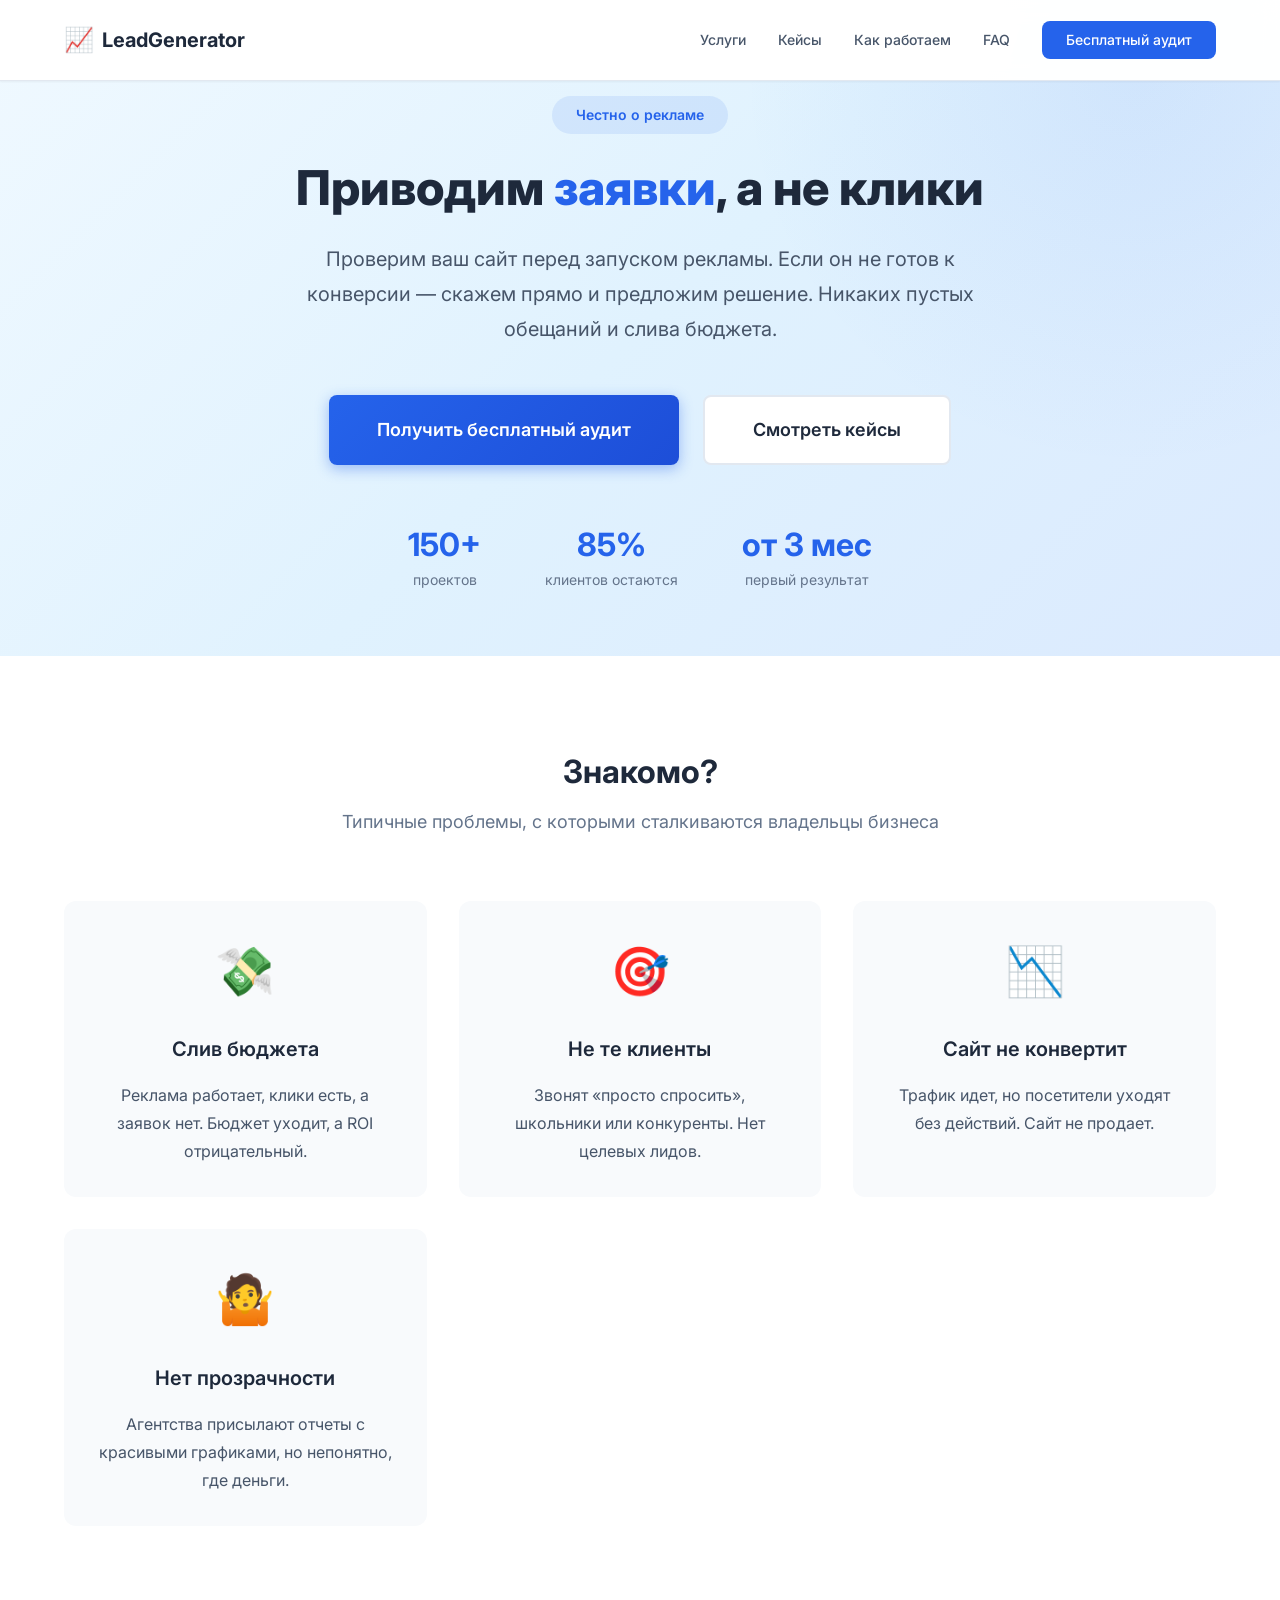
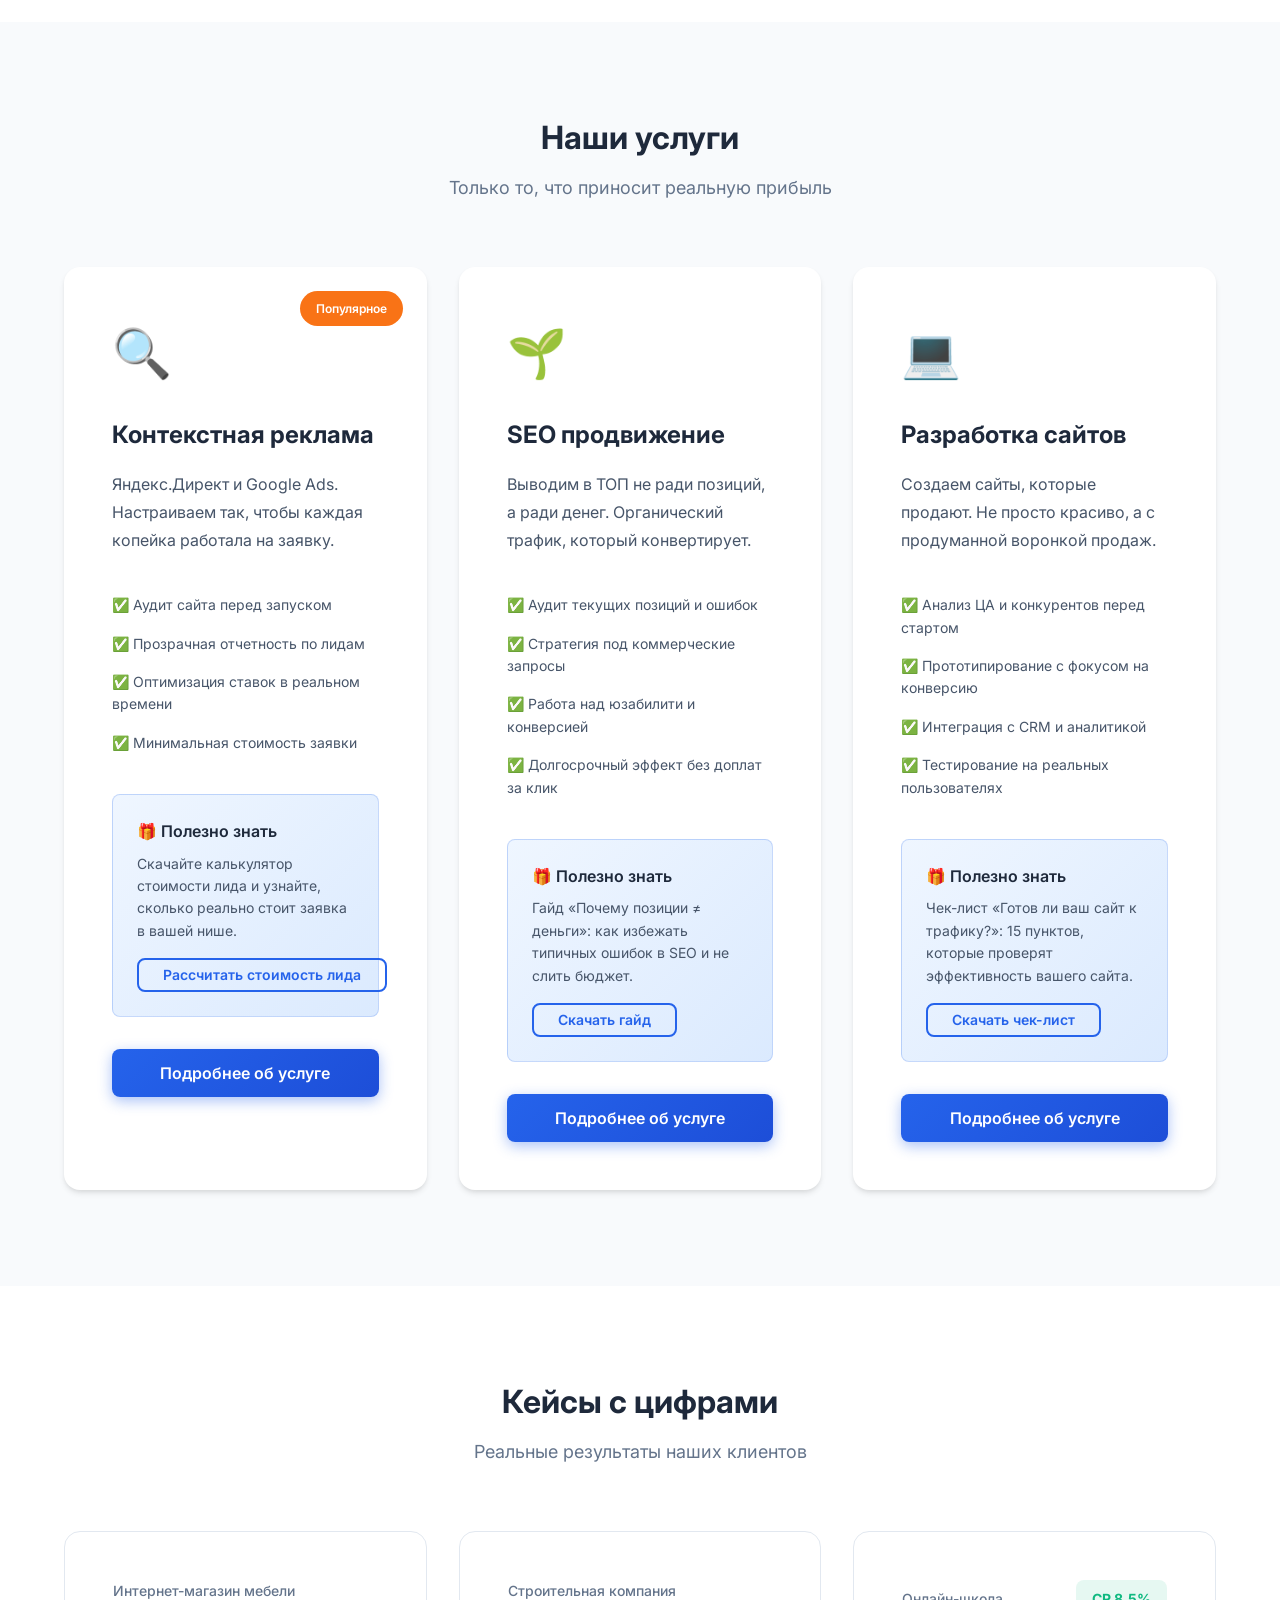
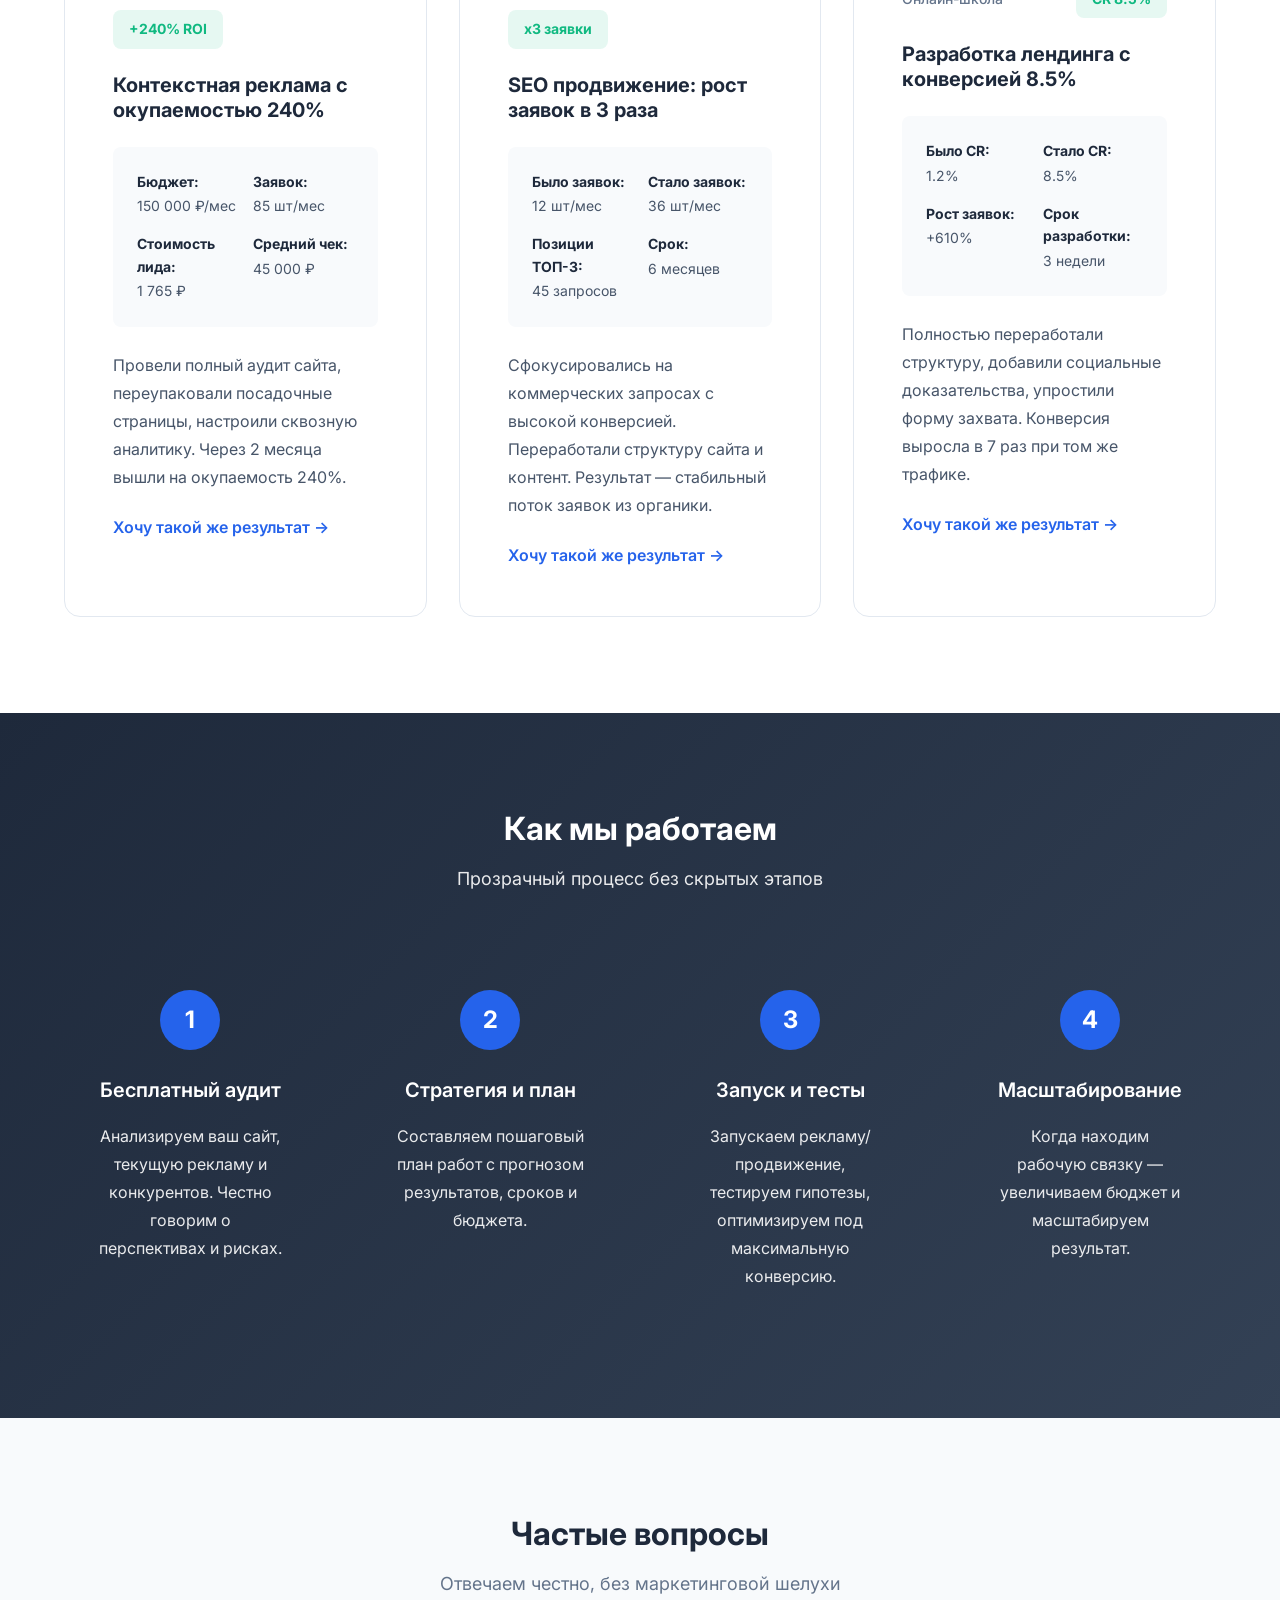
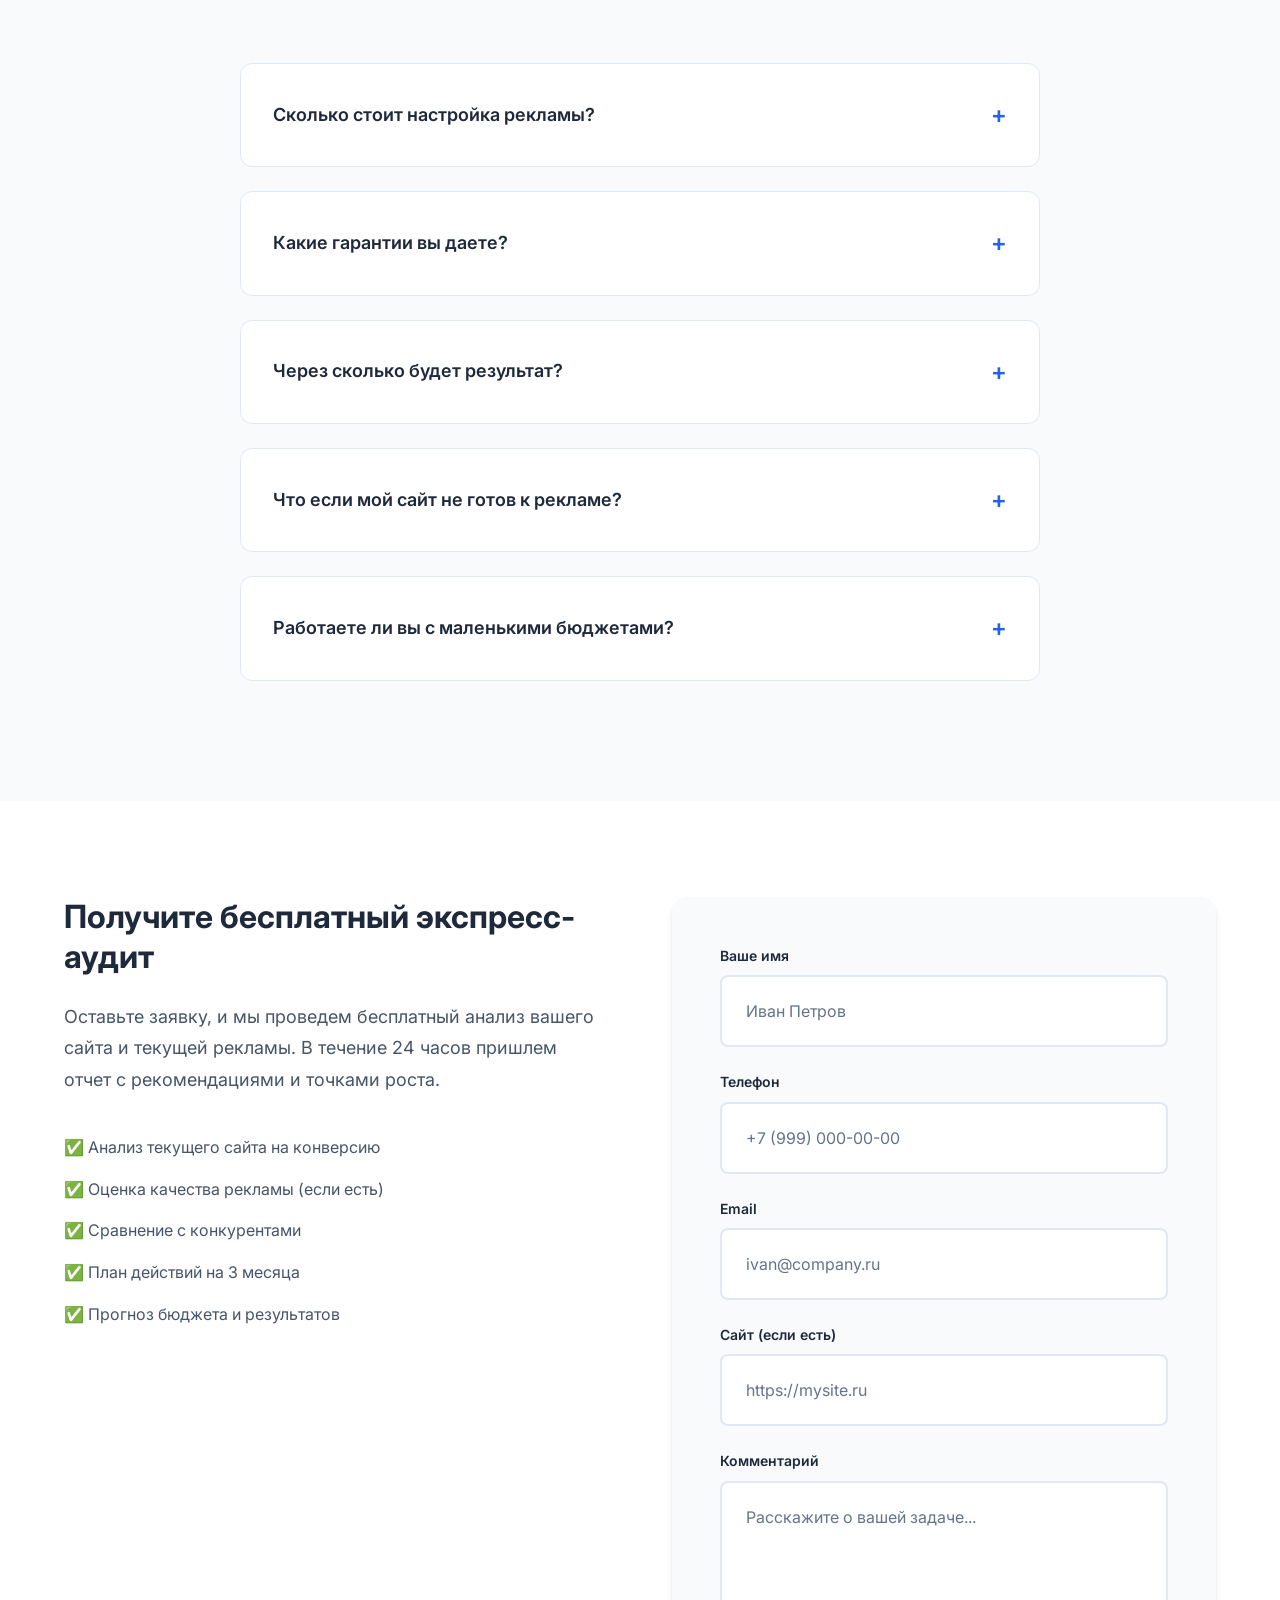
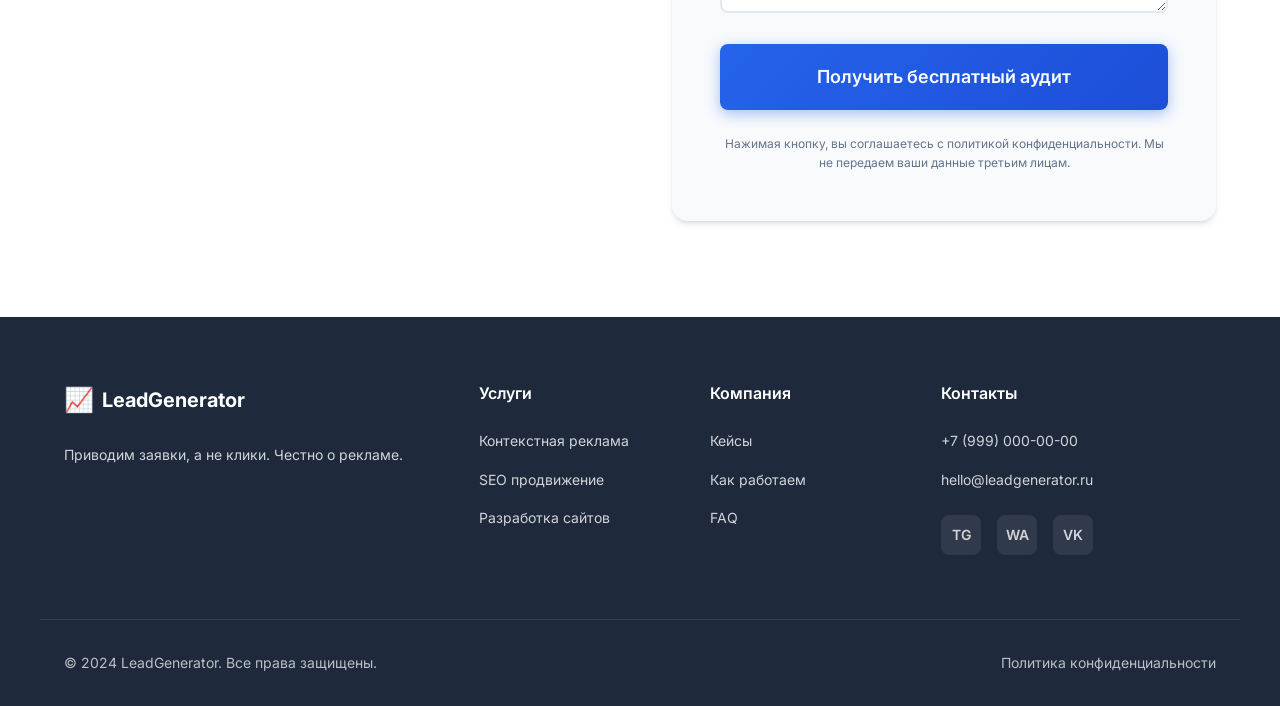
==== commit 5ab2e351: "update branch" ====
--- a/index.html
+++ b/index.html
@@ -4,20 +4,43 @@
     <meta charset="UTF-8">
     <meta name="viewport" content="width=device-width, initial-scale=1.0">
     <title>Рекламное агентство | Приводим заявки, а не клики</title>
+    <meta name="description" content="Честное продвижение бизнеса: контекстная реклама, SEO и разработка сайтов. Проверка перед запуском. Оплата за результат. Бесплатный аудит.">
+    <meta name="keywords" content="контекстная реклама, seo продвижение, разработка сайтов, лидогенерация, маркетинговое агентство">
+    
+    <!-- Open Graph -->
+    <meta property="og:title" content="Рекламное агентство | Приводим заявки, а не клики">
+    <meta property="og:description" content="Честное продвижение бизнеса. Проверка сайта перед рекламой. Кейсы с цифрами.">
+    <meta property="og:type" content="website">
+    <meta property="og:url" content="https://yoursite.com">
+    <meta property="og:image" content="assets/og-image.jpg">
+    
+    <!-- Favicon -->
+    <link rel="icon" type="image/svg+xml" href="data:image/svg+xml,<svg xmlns='http://www.w3.org/2000/svg' viewBox='0 0 100 100'><text y='.9em' font-size='90'>🚀</text></svg>">
+    
+    <!-- Preload fonts -->
+    <link rel="preconnect" href="https://fonts.googleapis.com">
+    <link rel="preconnect" href="https://fonts.gstatic.com" crossorigin>
+    <link href="https://fonts.googleapis.com/css2?family=Inter:wght@400;500;600;700;800&display=swap" rel="stylesheet">
+    
     <link rel="stylesheet" href="style.css">
 </head>
 <body>
     <!-- Header -->
     <header class="header">
-        <div class="container header-container">
-            <div class="logo">AdAgency</div>
-            <nav class="nav" id="navMenu">
-                <a href="index.html" class="nav-link active">Главная</a>
-                <a href="context.html" class="nav-link">Контекстная реклама</a>
-                <a href="seo.html" class="nav-link">SEO продвижение</a>
-                <a href="development.html" class="nav-link">Разработка сайтов</a>
-                <a href="#contact" class="nav-link btn-nav">Консультация</a>
+        <div class="container header-content">
+            <a href="/" class="logo">
+                <span class="logo-icon">📈</span>
+                <span class="logo-text">LeadGenerator</span>
+            </a>
+            
+            <nav class="nav" id="mainNav">
+                <a href="#services" class="nav-link">Услуги</a>
+                <a href="#cases" class="nav-link">Кейсы</a>
+                <a href="#process" class="nav-link">Как работаем</a>
+                <a href="#faq" class="nav-link">FAQ</a>
+                <a href="#contact" class="nav-link nav-cta">Бесплатный аудит</a>
             </nav>
+            
             <button class="mobile-menu-btn" id="mobileMenuBtn" aria-label="Меню">
                 <span></span>
                 <span></span>
@@ -28,485 +51,463 @@
 
     <!-- Hero Section -->
     <section class="hero">
-        <div class="container hero-container">
-            <div class="hero-content">
-                <h1 class="hero-title">Приводим заявки, а не клики</h1>
-                <p class="hero-subtitle">Честно проверяем ваш сайт перед запуском рекламы. Если сайт не готов к конверсии — скажем прямо и предложим решение.</p>
-                <div class="hero-buttons">
-                    <button class="btn btn-primary" onclick="openModal('lead-magnet-main')">Получить чек-лист готовности</button>
-                    <button class="btn btn-secondary" onclick="scrollToSection('services')">Услуги</button>
-                </div>
-                <p class="hero-note">Без ложных обещаний. Только реальные результаты.</p>
-            </div>
-            <div class="hero-image">
-                <div class="hero-card">
-                    <div class="hero-stat">
-                        <span class="stat-number">87%</span>
-                        <span class="stat-label">Клиентов получают окупаемость с первого месяца</span>
-                    </div>
-                    <div class="hero-stat">
-                        <span class="stat-number">0₽</span>
-                        <span class="stat-label">За клики, которые не превратились в заявки</span>
-                    </div>
-                </div>
-            </div>
-        </div>
-    </section>
-
-    <!-- Problems Section -->
-    <section class="problems">
+        <div class="container hero-content">
+            <div class="hero-badge">Честно о рекламе</div>
+            <h1 class="hero-title">Приводим <span class="highlight">заявки</span>, а не клики</h1>
+            <p class="hero-subtitle">
+                Проверим ваш сайт перед запуском рекламы. Если он не готов к конверсии — скажем прямо и предложим решение. 
+                Никаких пустых обещаний и слива бюджета.
+            </p>
+            
+            <div class="hero-buttons">
+                <a href="#contact" class="btn btn-primary btn-large">Получить бесплатный аудит</a>
+                <a href="#cases" class="btn btn-secondary btn-large">Смотреть кейсы</a>
+            </div>
+            
+            <div class="hero-trust">
+                <div class="trust-item">
+                    <span class="trust-number">150+</span>
+                    <span class="trust-label">проектов</span>
+                </div>
+                <div class="trust-item">
+                    <span class="trust-number">85%</span>
+                    <span class="trust-label">клиентов остаются</span>
+                </div>
+                <div class="trust-item">
+                    <span class="trust-number">от 3 мес</span>
+                    <span class="trust-label">первый результат</span>
+                </div>
+            </div>
+        </div>
+    </section>
+
+    <!-- Pain Points -->
+    <section class="pain-points">
         <div class="container">
-            <h2 class="section-title">Почему 9 из 10 бизнесов сливают бюджет на рекламу?</h2>
-            <div class="problems-grid">
-                <div class="problem-card">
-                    <div class="problem-icon">❌</div>
-                    <h3>Реклама запущена на "сырой" сайт</h3>
-                    <p>Посетители приходят, но не оставляют заявки. Сайт не продает, дизайн устарел, нет доверия.</p>
-                </div>
-                <div class="problem-card">
-                    <div class="problem-icon">💸</div>
-                    <h3>Оплата за клики, а не за результат</h3>
-                    <p>Вы платите за каждый переход, но половина трафика — нецелевая. Бюджет уходит впустую.</p>
-                </div>
-                <div class="problem-card">
-                    <div class="problem-icon">📉</div>
-                    <h3>Нет системы отслеживания</h3>
-                    <p>Непонятно, какая реклама работает, а какая нет. Невозможно оптимизировать бюджет.</p>
-                </div>
-                <div class="problem-card">
-                    <div class="problem-icon">🎯</div>
-                    <h3>Неправильный таргетинг</h3>
-                    <p>Реклама показывается не тем людям. Ключевые слова подобраны без анализа аудитории.</p>
-                </div>
-            </div>
-            <div class="problems-cta">
-                <p><strong>Мы не запускаем рекламу, пока не убедимся, что ваш сайт готов конвертировать трафик в заявки.</strong></p>
-                <button class="btn btn-primary" onclick="openModal('audit-modal')">Заказать бесплатный экспресс-аудит</button>
-            </div>
-        </div>
-    </section>
-
-    <!-- Services Section -->
-    <section class="services" id="services">
+            <h2 class="section-title">Знакомо?</h2>
+            <p class="section-subtitle">Типичные проблемы, с которыми сталкиваются владельцы бизнеса</p>
+            
+            <div class="pain-grid">
+                <div class="pain-card">
+                    <div class="pain-icon">💸</div>
+                    <h3>Слив бюджета</h3>
+                    <p>Реклама работает, клики есть, а заявок нет. Бюджет уходит, а ROI отрицательный.</p>
+                </div>
+                <div class="pain-card">
+                    <div class="pain-icon">🎯</div>
+                    <h3>Не те клиенты</h3>
+                    <p>Звонят «просто спросить», школьники или конкуренты. Нет целевых лидов.</p>
+                </div>
+                <div class="pain-card">
+                    <div class="pain-icon">📉</div>
+                    <h3>Сайт не конвертит</h3>
+                    <p>Трафик идет, но посетители уходят без действий. Сайт не продает.</p>
+                </div>
+                <div class="pain-card">
+                    <div class="pain-icon">🤷</div>
+                    <h3>Нет прозрачности</h3>
+                    <p>Агентства присылают отчеты с красивыми графиками, но непонятно, где деньги.</p>
+                </div>
+            </div>
+        </div>
+    </section>
+
+    <!-- Services -->
+    <section id="services" class="services">
         <div class="container">
-            <h2 class="section-title">Наши услуги: только то, что приносит деньги</h2>
+            <h2 class="section-title">Наши услуги</h2>
+            <p class="section-subtitle">Только то, что приносит реальную прибыль</p>
+            
             <div class="services-grid">
-                <div class="service-card">
-                    <div class="service-icon">🎯</div>
+                <!-- Context Service -->
+                <article class="service-card">
+                    <div class="service-badge">Популярное</div>
+                    <div class="service-icon">🔍</div>
                     <h3>Контекстная реклама</h3>
-                    <p>Настройка Яндекс.Директ и Google Ads с оплатой за заявки, а не за клики.</p>
+                    <p class="service-desc">Яндекс.Директ и Google Ads. Настраиваем так, чтобы каждая копейка работала на заявку.</p>
+                    
                     <ul class="service-benefits">
-                        <li>✅ Проверка сайта перед запуском</li>
-                        <li>✅ Точный подбор ключевых слов</li>
-                        <li>✅ Отслеживание каждой заявки</li>
-                        <li>✅ Оптимизация бюджета ежедневно</li>
+                        <li>✅ Аудит сайта перед запуском</li>
+                        <li>✅ Прозрачная отчетность по лидам</li>
+                        <li>✅ Оптимизация ставок в реальном времени</li>
+                        <li>✅ Минимальная стоимость заявки</li>
                     </ul>
-                    <div class="service-magnet">
-                        <p><strong>Лид-магнит:</strong> Калькулятор стоимости лида</p>
-                        <button class="btn btn-small" onclick="openModal('calculator-modal')">Рассчитать стоимость</button>
-                    </div>
-                    <a href="context.html" class="service-link">Подробнее →</a>
-                </div>
-                <div class="service-card">
-                    <div class="service-icon">📈</div>
+                    
+                    <div class="service-lead-magnet">
+                        <h4>🎁 Полезно знать</h4>
+                        <p>Скачайте калькулятор стоимости лида и узнайте, сколько реально стоит заявка в вашей нише.</p>
+                        <button class="btn btn-outline btn-small open-modal" data-modal="contextModal">Рассчитать стоимость лида</button>
+                    </div>
+                    
+                    <a href="context.html" class="btn btn-primary btn-full">Подробнее об услуге</a>
+                </article>
+
+                <!-- SEO Service -->
+                <article class="service-card">
+                    <div class="service-icon">🌱</div>
                     <h3>SEO продвижение</h3>
-                    <p>Вывод сайта в ТОП поисковых систем по коммерческим запросам.</p>
+                    <p class="service-desc">Выводим в ТОП не ради позиций, а ради денег. Органический трафик, который конвертирует.</p>
+                    
                     <ul class="service-benefits">
-                        <li>✅ Аудит текущего состояния сайта</li>
-                        <li>✅ Работа только с денежными запросами</li>
-                        <li>✅ Прозрачная отчетность по позициям</li>
-                        <li>✅ Гарантия роста органического трафика</li>
+                        <li>✅ Аудит текущих позиций и ошибок</li>
+                        <li>✅ Стратегия под коммерческие запросы</li>
+                        <li>✅ Работа над юзабилити и конверсией</li>
+                        <li>✅ Долгосрочный эффект без доплат за клик</li>
                     </ul>
-                    <div class="service-magnet">
-                        <p><strong>Лид-магнит:</strong> Гайд "Почему позиции ≠ деньги"</p>
-                        <button class="btn btn-small" onclick="openModal('lead-magnet-seo')">Скачать гайд</button>
-                    </div>
-                    <a href="seo.html" class="service-link">Подробнее →</a>
-                </div>
-                <div class="service-card">
+                    
+                    <div class="service-lead-magnet">
+                        <h4>🎁 Полезно знать</h4>
+                        <p>Гайд «Почему позиции ≠ деньги»: как избежать типичных ошибок в SEO и не слить бюджет.</p>
+                        <button class="btn btn-outline btn-small open-modal" data-modal="seoModal">Скачать гайд</button>
+                    </div>
+                    
+                    <a href="seo.html" class="btn btn-primary btn-full">Подробнее об услуге</a>
+                </article>
+
+                <!-- Development Service -->
+                <article class="service-card">
                     <div class="service-icon">💻</div>
                     <h3>Разработка сайтов</h3>
-                    <p>Создание конверсионных лендингов и интернет-магазинов, которые продают.</p>
+                    <p class="service-desc">Создаем сайты, которые продают. Не просто красиво, а с продуманной воронкой продаж.</p>
+                    
                     <ul class="service-benefits">
-                        <li>✅ Дизайн, который вызывает доверие</li>
-                        <li>✅ Продуманная структура продаж</li>
+                        <li>✅ Анализ ЦА и конкурентов перед стартом</li>
+                        <li>✅ Прототипирование с фокусом на конверсию</li>
                         <li>✅ Интеграция с CRM и аналитикой</li>
-                        <li>✅ Адаптивность под все устройства</li>
+                        <li>✅ Тестирование на реальных пользователях</li>
                     </ul>
-                    <div class="service-magnet">
-                        <p><strong>Лид-магнит:</strong> Чек-лист "Готов ли сайт к трафику?"</p>
-                        <button class="btn btn-small" onclick="openModal('lead-magnet-dev')">Получить чек-лист</button>
-                    </div>
-                    <a href="development.html" class="service-link">Подробнее →</a>
-                </div>
-            </div>
-        </div>
-    </section>
-
-    <!-- Cases Section -->
-    <section class="cases">
+                    
+                    <div class="service-lead-magnet">
+                        <h4>🎁 Полезно знать</h4>
+                        <p>Чек-лист «Готов ли ваш сайт к трафику?»: 15 пунктов, которые проверят эффективность вашего сайта.</p>
+                        <button class="btn btn-outline btn-small open-modal" data-modal="devModal">Скачать чек-лист</button>
+                    </div>
+                    
+                    <a href="development.html" class="btn btn-primary btn-full">Подробнее об услуге</a>
+                </article>
+            </div>
+        </div>
+    </section>
+
+    <!-- Cases -->
+    <section id="cases" class="cases">
         <div class="container">
-            <h2 class="section-title">Реальные кейсы с цифрами</h2>
+            <h2 class="section-title">Кейсы с цифрами</h2>
+            <p class="section-subtitle">Реальные результаты наших клиентов</p>
+            
             <div class="cases-grid">
-                <div class="case-card">
+                <article class="case-card">
                     <div class="case-header">
-                        <h3>Интернет-магазин мебели</h3>
-                        <span class="case-niche">Ниша: мебель</span>
-                    </div>
-                    <div class="case-results">
-                        <div class="result-item">
-                            <span class="result-label">Стоимость лида</span>
-                            <span class="result-value">340₽ → 180₽</span>
-                        </div>
-                        <div class="result-item">
-                            <span class="result-label">Количество заявок</span>
-                            <span class="result-value">+215% за 3 месяца</span>
-                        </div>
-                        <div class="result-item">
-                            <span class="result-label">ROI</span>
-                            <span class="result-value">340%</span>
-                        </div>
-                    </div>
-                    <p class="case-description">Провели аудит сайта, переделали структуру карточек товаров, настроили контекстную рекламу с точным таргетингом.</p>
-                </div>
-                <div class="case-card">
+                        <span class="case-category">Интернет-магазин мебели</span>
+                        <span class="case-result">+240% ROI</span>
+                    </div>
+                    <h3>Контекстная реклама с окупаемостью 240%</h3>
+                    <ul class="case-metrics">
+                        <li><strong>Бюджет:</strong> 150 000 ₽/мес</li>
+                        <li><strong>Заявок:</strong> 85 шт/мес</li>
+                        <li><strong>Стоимость лида:</strong> 1 765 ₽</li>
+                        <li><strong>Средний чек:</strong> 45 000 ₽</li>
+                    </ul>
+                    <p class="case-desc">Провели полный аудит сайта, переупаковали посадочные страницы, настроили сквозную аналитику. Через 2 месяца вышли на окупаемость 240%.</p>
+                    <a href="#contact" class="btn btn-link">Хочу такой же результат →</a>
+                </article>
+
+                <article class="case-card">
                     <div class="case-header">
-                        <h3>Клиника эстетической медицины</h3>
-                        <span class="case-niche">Ниша: медицина</span>
-                    </div>
-                    <div class="case-results">
-                        <div class="result-item">
-                            <span class="result-label">Стоимость записи</span>
-                            <span class="result-value">890₽ → 420₽</span>
-                        </div>
-                        <div class="result-item">
-                            <span class="result-label">Заполняемость врачей</span>
-                            <span class="result-value">65% → 94%</span>
-                        </div>
-                        <div class="result-item">
-                            <span class="result-label">Выручка</span>
-                            <span class="result-value">+180% за полгода</span>
-                        </div>
-                    </div>
-                    <p class="case-description">Разработали новый лендинг с онлайн-записью, настроили SEO по геозависимым запросам, внедрили сквозную аналитику.</p>
-                </div>
-                <div class="case-card">
+                        <span class="case-category">Строительная компания</span>
+                        <span class="case-result">x3 заявки</span>
+                    </div>
+                    <h3>SEO продвижение: рост заявок в 3 раза</h3>
+                    <ul class="case-metrics">
+                        <li><strong>Было заявок:</strong> 12 шт/мес</li>
+                        <li><strong>Стало заявок:</strong> 36 шт/мес</li>
+                        <li><strong>Позиции ТОП-3:</strong> 45 запросов</li>
+                        <li><strong>Срок:</strong> 6 месяцев</li>
+                    </ul>
+                    <p class="case-desc">Сфокусировались на коммерческих запросах с высокой конверсией. Переработали структуру сайта и контент. Результат — стабильный поток заявок из органики.</p>
+                    <a href="#contact" class="btn btn-link">Хочу такой же результат →</a>
+                </article>
+
+                <article class="case-card">
                     <div class="case-header">
-                        <h3>Строительная компания</h3>
-                        <span class="case-niche">Ниша: строительство</span>
-                    </div>
-                    <div class="case-results">
-                        <div class="result-item">
-                            <span class="result-label">Стоимость квала</span>
-                            <span class="result-value">2500₽ → 950₽</span>
-                        </div>
-                        <div class="result-item">
-                            <span class="result-label">Количество договоров</span>
-                            <span class="result-value">12 → 31 в месяц</span>
-                        </div>
-                        <div class="result-item">
-                            <span class="result-label">Срок окупаемости</span>
-                            <span class="result-value">2.5 месяца</span>
-                        </div>
-                    </div>
-                    <p class="case-description">Создали сайт с калькулятором стоимости, настроили контекстную рекламу по высокочастотным запросам, внедрили CRM.</p>
-                </div>
-            </div>
-        </div>
-    </section>
-
-    <!-- FAQ Section -->
-    <section class="faq">
+                        <span class="case-category">Онлайн-школа</span>
+                        <span class="case-result">CR 8.5%</span>
+                    </div>
+                    <h3>Разработка лендинга с конверсией 8.5%</h3>
+                    <ul class="case-metrics">
+                        <li><strong>Было CR:</strong> 1.2%</li>
+                        <li><strong>Стало CR:</strong> 8.5%</li>
+                        <li><strong>Рост заявок:</strong> +610%</li>
+                        <li><strong>Срок разработки:</strong> 3 недели</li>
+                    </ul>
+                    <p class="case-desc">Полностью переработали структуру, добавили социальные доказательства, упростили форму захвата. Конверсия выросла в 7 раз при том же трафике.</p>
+                    <a href="#contact" class="btn btn-link">Хочу такой же результат →</a>
+                </article>
+            </div>
+        </div>
+    </section>
+
+    <!-- Process -->
+    <section id="process" class="process">
         <div class="container">
-            <h2 class="section-title">Честные ответы на важные вопросы</h2>
+            <h2 class="section-title">Как мы работаем</h2>
+            <p class="section-subtitle">Прозрачный процесс без скрытых этапов</p>
+            
+            <div class="process-steps">
+                <div class="process-step">
+                    <div class="step-number">1</div>
+                    <h3>Бесплатный аудит</h3>
+                    <p>Анализируем ваш сайт, текущую рекламу и конкурентов. Честно говорим о перспективах и рисках.</p>
+                </div>
+                <div class="process-step">
+                    <div class="step-number">2</div>
+                    <h3>Стратегия и план</h3>
+                    <p>Составляем пошаговый план работ с прогнозом результатов, сроков и бюджета.</p>
+                </div>
+                <div class="process-step">
+                    <div class="step-number">3</div>
+                    <h3>Запуск и тесты</h3>
+                    <p>Запускаем рекламу/продвижение, тестируем гипотезы, оптимизируем под максимальную конверсию.</p>
+                </div>
+                <div class="process-step">
+                    <div class="step-number">4</div>
+                    <h3>Масштабирование</h3>
+                    <p>Когда находим рабочую связку — увеличиваем бюджет и масштабируем результат.</p>
+                </div>
+            </div>
+        </div>
+    </section>
+
+    <!-- FAQ -->
+    <section id="faq" class="faq">
+        <div class="container">
+            <h2 class="section-title">Частые вопросы</h2>
+            <p class="section-subtitle">Отвечаем честно, без маркетинговой шелухи</p>
+            
             <div class="faq-list">
-                <div class="faq-item">
-                    <button class="faq-question" onclick="toggleFaq(this)">
-                        <span>Гарантируете ли вы результат?</span>
+                <details class="faq-item">
+                    <summary class="faq-question">
+                        <span>Сколько стоит настройка рекламы?</span>
                         <span class="faq-icon">+</span>
-                    </button>
+                    </summary>
                     <div class="faq-answer">
-                        <p>Мы гарантируем выполнение работ по договору: настройку рекламы, оптимизацию сайта, ведение кампаний. Но конкретные цифры (количество заявок, стоимость лида) зависят от множества факторов: качества вашего продукта, цены, конкуренции, сезонности. Мы честно оцениваем перспективы на этапе аудита и беремся только за проекты, где видим реальную возможность результата.</p>
-                    </div>
-                </div>
-                <div class="faq-item">
-                    <button class="faq-question" onclick="toggleFaq(this)">
+                        <p>Стоимость зависит от сложности проекта и количества рекламных кампаний. В среднем от 30 000 ₽ за настройку. Но важнее не цена настройки, а окупаемость. Мы берем фикс + % от результата, чтобы быть заинтересованными в вашем успехе.</p>
+                    </div>
+                </details>
+                
+                <details class="faq-item">
+                    <summary class="faq-question">
+                        <span>Какие гарантии вы даете?</span>
+                        <span class="faq-icon">+</span>
+                    </summary>
+                    <div class="faq-answer">
+                        <p>Мы не гарантируем конкретное количество заявок, потому что на конверсию влияет много факторов (сайт, продукт, сезонность). Но гарантируем прозрачную отчетность, постоянную оптимизацию и честную обратную связь. Если видим, что реклама не окупится — скажем сразу.</p>
+                    </div>
+                </details>
+                
+                <details class="faq-item">
+                    <summary class="faq-question">
+                        <span>Через сколько будет результат?</span>
+                        <span class="faq-icon">+</span>
+                    </summary>
+                    <div class="faq-answer">
+                        <p>Контекстная реклама дает первые заявки через 3-7 дней после запуска. SEO — через 3-6 месяцев. Разработка сайта — 2-4 недели. Точные сроки обсудим на аудите после анализа вашей ниши.</p>
+                    </div>
+                </details>
+                
+                <details class="faq-item">
+                    <summary class="faq-question">
                         <span>Что если мой сайт не готов к рекламе?</span>
                         <span class="faq-icon">+</span>
-                    </button>
+                    </summary>
                     <div class="faq-answer">
-                        <p>Мы проведем бесплатный экспресс-аудит и честно скажем, что нужно исправить. Если требуется доработка сайта — предложим разработку или дадим рекомендации. Мы не будем запускать рекламу на сайт, который не конвертирует, потому что это невыгодно ни вам, ни нам.</p>
-                    </div>
-                </div>
-                <div class="faq-item">
-                    <button class="faq-question" onclick="toggleFaq(this)">
-                        <span>Сколько нужно бюджета на рекламу?</span>
+                        <p>Мы честно скажем об этом на этапе аудита. Предложим варианты: доработать текущий сайт, сделать новый лендинг или запустить рекламу на другие площадки. Запускать рекламу на неконвертящий сайт — сливать бюджет. Мы этого не делаем.</p>
+                    </div>
+                </details>
+                
+                <details class="faq-item">
+                    <summary class="faq-question">
+                        <span>Работаете ли вы с маленькими бюджетами?</span>
                         <span class="faq-icon">+</span>
-                    </button>
+                    </summary>
                     <div class="faq-answer">
-                        <p>Минимальный рекомендуемый бюджет на тестирование — от 30 000₽ в месяц на рекламные площадки + наша комиссия. Для некоторых ниш (недвижимость, B2B) нужен бюджет от 100 000₽. Точную сумму рассчитаем после анализа вашей ниши и конкурентов.</p>
-                    </div>
-                </div>
-                <div class="faq-item">
-                    <button class="faq-question" onclick="toggleFaq(this)">
-                        <span>Как быстро я получу первые заявки?</span>
-                        <span class="faq-icon">+</span>
-                    </button>
-                    <div class="faq-answer">
-                        <p>Контекстная реклама начинает работать через 3-7 дней после запуска (время на модерацию и первичную оптимизацию). SEO — это долгосрочная стратегия, первые результаты через 2-4 месяца, стабильный поток — через 6-8 месяцев. Разработка сайта занимает от 2 до 8 недель в зависимости от сложности.</p>
-                    </div>
-                </div>
-                <div class="faq-item">
-                    <button class="faq-question" onclick="toggleFaq(this)">
-                        <span>Почему вы отказываете некоторым клиентам?</span>
-                        <span class="faq-icon">+</span>
-                    </button>
-                    <div class="faq-answer">
-                        <p>Мы работаем только с проектами, где видим потенциал. Если ваш продукт неконкурентоспособен, цена завышена, или сайт невозможно доработать до конверсионного — мы честно об этом скажем и порекомендуем сначала решить эти проблемы. Нам важнее репутация, чем разовый заработок.</p>
-                    </div>
-                </div>
-            </div>
-        </div>
-    </section>
-
-    <!-- Contact Section -->
-    <section class="contact" id="contact">
-        <div class="container">
-            <div class="contact-wrapper">
-                <div class="contact-content">
-                    <h2 class="section-title">Бесплатный экспресс-аудит на 15 минут</h2>
-                    <p class="contact-subtitle">Разберем вашу ситуацию, честно скажем о перспективах и подскажем, с чего начать.</p>
-                    <ul class="contact-benefits">
-                        <li>✅ Анализ текущего сайта и рекламы (если есть)</li>
-                        <li>✅ Оценка потенциала в вашей нише</li>
-                        <li>✅ Рекомендации по улучшению конверсии</li>
-                        <li>✅ Расчет ориентировочного бюджета</li>
-                        <li>✅ Никаких продаж в лоб — только польза</li>
-                    </ul>
-                </div>
-                <div class="contact-form-wrapper">
-                    <form class="contact-form" onsubmit="handleFormSubmit(event, 'audit')">
-                        <div class="form-group">
-                            <label for="name">Ваше имя</label>
-                            <input type="text" id="name" name="name" required placeholder="Иван">
-                        </div>
-                        <div class="form-group">
-                            <label for="phone">Телефон</label>
-                            <input type="tel" id="phone" name="phone" required placeholder="+7 (999) 000-00-00">
-                        </div>
-                        <div class="form-group">
-                            <label for="website">Сайт (если есть)</label>
-                            <input type="url" id="website" name="website" placeholder="https://mysite.ru">
-                        </div>
-                        <div class="form-group">
-                            <label for="message">Кратко о задаче</label>
-                            <textarea id="message" name="message" rows="3" placeholder="Нужна контекстная реклама для интернет-магазина"></textarea>
-                        </div>
-                        <button type="submit" class="btn btn-primary btn-full">Записаться на аудит</button>
-                        <p class="form-note">Нажимаю кнопку, вы соглашаетесь с политикой конфиденциальности</p>
-                    </form>
-                </div>
-            </div>
+                        <p>Да, но с оговорками. Минимальный рекламный бюджет — от 50 000 ₽/мес. Если бюджет меньше, скорее всего, результат будет незаметен. На аудите рассчитаем оптимальный бюджет для вашей ниши и покажем прогноз.</p>
+                    </div>
+                </details>
+            </div>
+        </div>
+    </section>
+
+    <!-- Contact Form -->
+    <section id="contact" class="contact">
+        <div class="container contact-container">
+            <div class="contact-content">
+                <h2 class="section-title">Получите бесплатный экспресс-аудит</h2>
+                <p class="contact-desc">
+                    Оставьте заявку, и мы проведем бесплатный анализ вашего сайта и текущей рекламы. 
+                    В течение 24 часов пришлем отчет с рекомендациями и точками роста.
+                </p>
+                
+                <ul class="contact-benefits">
+                    <li>✅ Анализ текущего сайта на конверсию</li>
+                    <li>✅ Оценка качества рекламы (если есть)</li>
+                    <li>✅ Сравнение с конкурентами</li>
+                    <li>✅ План действий на 3 месяца</li>
+                    <li>✅ Прогноз бюджета и результатов</li>
+                </ul>
+            </div>
+            
+            <form class="contact-form" id="auditForm">
+                <div class="form-group">
+                    <label for="name">Ваше имя</label>
+                    <input type="text" id="name" name="name" placeholder="Иван Петров" required>
+                </div>
+                
+                <div class="form-group">
+                    <label for="phone">Телефон</label>
+                    <input type="tel" id="phone" name="phone" placeholder="+7 (999) 000-00-00" required>
+                </div>
+                
+                <div class="form-group">
+                    <label for="email">Email</label>
+                    <input type="email" id="email" name="email" placeholder="ivan@company.ru" required>
+                </div>
+                
+                <div class="form-group">
+                    <label for="website">Сайт (если есть)</label>
+                    <input type="url" id="website" name="website" placeholder="https://mysite.ru">
+                </div>
+                
+                <div class="form-group">
+                    <label for="message">Комментарий</label>
+                    <textarea id="message" name="message" placeholder="Расскажите о вашей задаче..." rows="4"></textarea>
+                </div>
+                
+                <button type="submit" class="btn btn-primary btn-full btn-large">Получить бесплатный аудит</button>
+                
+                <p class="form-disclaimer">
+                    Нажимая кнопку, вы соглашаетесь с политикой конфиденциальности. 
+                    Мы не передаем ваши данные третьим лицам.
+                </p>
+            </form>
         </div>
     </section>
 
     <!-- Footer -->
     <footer class="footer">
-        <div class="container footer-container">
-            <div class="footer-info">
-                <div class="logo">AdAgency</div>
-                <p>Приводим заявки, а не клики</p>
-            </div>
+        <div class="container footer-content">
+            <div class="footer-brand">
+                <a href="/" class="logo">
+                    <span class="logo-icon">📈</span>
+                    <span class="logo-text">LeadGenerator</span>
+                </a>
+                <p>Приводим заявки, а не клики. Честно о рекламе.</p>
+            </div>
+            
             <div class="footer-links">
-                <a href="index.html">Главная</a>
+                <h4>Услуги</h4>
                 <a href="context.html">Контекстная реклама</a>
                 <a href="seo.html">SEO продвижение</a>
                 <a href="development.html">Разработка сайтов</a>
             </div>
+            
+            <div class="footer-links">
+                <h4>Компания</h4>
+                <a href="#cases">Кейсы</a>
+                <a href="#process">Как работаем</a>
+                <a href="#faq">FAQ</a>
+            </div>
+            
             <div class="footer-contact">
-                <p>📞 +7 (999) 000-00-00</p>
-                <p>✉️ info@adagency.ru</p>
-                <p>📍 Москва, ул. Примерная, 1</p>
-            </div>
-        </div>
-        <div class="footer-bottom">
-            <div class="container">
-                <p>&copy; 2024 AdAgency. Все права защищены.</p>
-            </div>
+                <h4>Контакты</h4>
+                <a href="tel:+79990000000">+7 (999) 000-00-00</a>
+                <a href="mailto:hello@leadgenerator.ru">hello@leadgenerator.ru</a>
+                <div class="social-links">
+                    <a href="#" aria-label="Telegram">TG</a>
+                    <a href="#" aria-label="WhatsApp">WA</a>
+                    <a href="#" aria-label="VKontakte">VK</a>
+                </div>
+            </div>
+        </div>
+        
+        <div class="container footer-bottom">
+            <p>&copy; 2024 LeadGenerator. Все права защищены.</p>
+            <a href="#">Политика конфиденциальности</a>
         </div>
     </footer>
 
     <!-- Modals -->
-    <!-- Lead Magnet Main Modal -->
-    <div class="modal" id="lead-magnet-main">
+    <!-- Context Modal -->
+    <div class="modal" id="contextModal">
+        <div class="modal-overlay"></div>
         <div class="modal-content">
-            <button class="modal-close" onclick="closeModal('lead-magnet-main')">&times;</button>
-            <h3>Получите чек-лист "Готов ли ваш бизнес к рекламе?"</h3>
-            <p>Проверьте 15 критических параметров перед запуском рекламы. Избежите слива бюджета.</p>
-            <form class="modal-form" onsubmit="handleFormSubmit(event, 'checklist-main')">
-                <div class="form-group">
-                    <label for="lm-name">Ваше имя</label>
-                    <input type="text" id="lm-name" name="name" required placeholder="Иван">
-                </div>
-                <div class="form-group">
-                    <label for="lm-email">Email</label>
-                    <input type="email" id="lm-email" name="email" required placeholder="ivan@company.ru">
-                </div>
-                <div class="form-group">
-                    <label for="lm-phone">Телефон</label>
-                    <input type="tel" id="lm-phone" name="phone" required placeholder="+7 (999) 000-00-00">
-                </div>
-                <button type="submit" class="btn btn-primary btn-full">Получить чек-лист</button>
+            <button class="modal-close" aria-label="Закрыть">&times;</button>
+            <h3>🎁 Калькулятор стоимости лида</h3>
+            <p>Узнайте, сколько реально стоит заявка в вашей нише. Введите email, и мы отправим калькулятор + примеры из вашей отрасли.</p>
+            <form class="modal-form lead-form" data-type="context_calculator">
+                <div class="form-group">
+                    <label for="contextName">Ваше имя</label>
+                    <input type="text" id="contextName" name="name" required>
+                </div>
+                <div class="form-group">
+                    <label for="contextEmail">Email</label>
+                    <input type="email" id="contextEmail" name="email" required>
+                </div>
+                <div class="form-group">
+                    <label for="contextPhone">Телефон</label>
+                    <input type="tel" id="contextPhone" name="phone" required>
+                </div>
+                <button type="submit" class="btn btn-primary btn-full">Получить калькулятор</button>
             </form>
         </div>
     </div>
 
-    <!-- Calculator Modal -->
-    <div class="modal" id="calculator-modal">
-        <div class="modal-content modal-large">
-            <button class="modal-close" onclick="closeModal('calculator-modal')">&times;</button>
-            <h3>Калькулятор стоимости лида</h3>
-            <p>Рассчитайте ориентировочную стоимость заявки в вашей нише</p>
-            <form class="calculator-form" onsubmit="calculateLeadCost(event)">
-                <div class="form-row">
-                    <div class="form-group">
-                        <label for="calc-niche">Ваша ниша</label>
-                        <select id="calc-niche" name="niche" required>
-                            <option value="">Выберите нишу</option>
-                            <option value="ecommerce">Интернет-магазин</option>
-                            <option value="services">Услуги для населения</option>
-                            <option value="b2b">B2B услуги</option>
-                            <option value="medicine">Медицина</option>
-                            <option value="construction">Строительство</option>
-                            <option value="education">Образование</option>
-                            <option value="other">Другое</option>
-                        </select>
-                    </div>
-                    <div class="form-group">
-                        <label for="calc-budget">Планируемый бюджет (₽/мес)</label>
-                        <input type="number" id="calc-budget" name="budget" required placeholder="50000">
-                    </div>
-                </div>
-                <div class="form-row">
-                    <div class="form-group">
-                        <label for="calc-region">Регион продвижения</label>
-                        <select id="calc-region" name="region" required>
-                            <option value="">Выберите регион</option>
-                            <option value="moscow">Москва</option>
-                            <option value="spb">Санкт-Петербург</option>
-                            <option value="million">Город-миллионник</option>
-                            <option value="region">Региональный центр</option>
-                            <option value="small">Малый город</option>
-                        </select>
-                    </div>
-                    <div class="form-group">
-                        <label for="calc-conversion">Конверсия сайта (%)</label>
-                        <input type="number" id="calc-conversion" name="conversion" step="0.1" placeholder="2.5" value="2.5">
-                    </div>
-                </div>
-                <button type="submit" class="btn btn-primary btn-full">Рассчитать</button>
-            </form>
-            <div class="calculator-result" id="calculator-result" style="display: none;">
-                <h4>Результат расчета:</h4>
-                <div class="result-grid">
-                    <div class="result-box">
-                        <span class="result-label">Средняя стоимость клика</span>
-                        <span class="result-value" id="cpc-value">-</span>
-                    </div>
-                    <div class="result-box">
-                        <span class="result-label">Прогноз кликов в месяц</span>
-                        <span class="result-value" id="clicks-value">-</span>
-                    </div>
-                    <div class="result-box">
-                        <span class="result-label">Прогноз заявок</span>
-                        <span class="result-value" id="leads-value">-</span>
-                    </div>
-                    <div class="result-box highlight">
-                        <span class="result-label">Стоимость лида</span>
-                        <span class="result-value" id="cost-per-lead">-</span>
-                    </div>
-                </div>
-                <p class="result-note">* Это ориентировочный расчет. Точные цифры возможны только после анализа вашей ниши и конкурентов.</p>
-                <button class="btn btn-secondary btn-full" onclick="openModal('audit-modal'); closeModal('calculator-modal')">Получить точный расчет</button>
-            </div>
-        </div>
-    </div>
-
-    <!-- Lead Magnet SEO Modal -->
-    <div class="modal" id="lead-magnet-seo">
+    <!-- SEO Modal -->
+    <div class="modal" id="seoModal">
+        <div class="modal-overlay"></div>
         <div class="modal-content">
-            <button class="modal-close" onclick="closeModal('lead-magnet-seo')">&times;</button>
-            <h3>Гайд "Почему позиции ≠ деньги"</h3>
-            <p>Узнайте, какие запросы действительно приносят прибыль, а какие только тратят бюджет.</p>
-            <ul class="magnet-benefits">
-                <li>✅ Как отличить коммерческие запросы от информационных</li>
-                <li>✅ Почему ТОП-1 по ненужному запросу хуже, чем ТОП-10 по денежному</li>
-                <li>✅ Чек-лист из 10 пунктов для аудита семантики</li>
-            </ul>
-            <form class="modal-form" onsubmit="handleFormSubmit(event, 'guide-seo')">
-                <div class="form-group">
-                    <label for="seo-name">Ваше имя</label>
-                    <input type="text" id="seo-name" name="name" required placeholder="Иван">
-                </div>
-                <div class="form-group">
-                    <label for="seo-email">Email</label>
-                    <input type="email" id="seo-email" name="email" required placeholder="ivan@company.ru">
+            <button class="modal-close" aria-label="Закрыть">&times;</button>
+            <h3>🎁 Гайд «Почему позиции ≠ деньги»</h3>
+            <p>Узнайте, как избежать типичных ошибок в SEO и не слить бюджет. Введите email, и мы отправим гайд + чек-лист проверки подрядчика.</p>
+            <form class="modal-form lead-form" data-type="seo_guide">
+                <div class="form-group">
+                    <label for="seoName">Ваше имя</label>
+                    <input type="text" id="seoName" name="name" required>
+                </div>
+                <div class="form-group">
+                    <label for="seoEmail">Email</label>
+                    <input type="email" id="seoEmail" name="email" required>
+                </div>
+                <div class="form-group">
+                    <label for="seoPhone">Телефон</label>
+                    <input type="tel" id="seoPhone" name="phone" required>
                 </div>
                 <button type="submit" class="btn btn-primary btn-full">Скачать гайд</button>
             </form>
         </div>
     </div>
 
-    <!-- Lead Magnet Dev Modal -->
-    <div class="modal" id="lead-magnet-dev">
+    <!-- Dev Modal -->
+    <div class="modal" id="devModal">
+        <div class="modal-overlay"></div>
         <div class="modal-content">
-            <button class="modal-close" onclick="closeModal('lead-magnet-dev')">&times;</button>
-            <h3>Чек-лист "Готов ли сайт к трафику?"</h3>
-            <p>Проверьте свой сайт по 20 критическим параметрам перед запуском рекламы.</p>
-            <ul class="magnet-benefits">
-                <li>✅ Скорость загрузки и мобильная адаптивность</li>
-                <li>✅ Юзабилити и путь пользователя</li>
-                <li>✅ Доверительные элементы и социальное доказательство</li>
-                <li>✅ Техническая готовность к аналитике</li>
-            </ul>
-            <form class="modal-form" onsubmit="handleFormSubmit(event, 'checklist-dev')">
-                <div class="form-group">
-                    <label for="dev-name">Ваше имя</label>
-                    <input type="text" id="dev-name" name="name" required placeholder="Иван">
-                </div>
-                <div class="form-group">
-                    <label for="dev-email">Email</label>
-                    <input type="email" id="dev-email" name="email" required placeholder="ivan@company.ru">
-                </div>
-                <button type="submit" class="btn btn-primary btn-full">Получить чек-лист</button>
-            </form>
-        </div>
-    </div>
-
-    <!-- Audit Modal -->
-    <div class="modal" id="audit-modal">
-        <div class="modal-content">
-            <button class="modal-close" onclick="closeModal('audit-modal')">&times;</button>
-            <h3>Запись на бесплатный экспресс-аудит</h3>
-            <p>15 минут разбора вашей ситуации. Честно о перспективах и следующих шагах.</p>
-            <form class="modal-form" onsubmit="handleFormSubmit(event, 'audit')">
-                <div class="form-group">
-                    <label for="audit-name">Ваше имя</label>
-                    <input type="text" id="audit-name" name="name" required placeholder="Иван">
-                </div>
-                <div class="form-group">
-                    <label for="audit-phone">Телефон</label>
-                    <input type="tel" id="audit-phone" name="phone" required placeholder="+7 (999) 000-00-00">
-                </div>
-                <div class="form-group">
-                    <label for="audit-site">Сайт (если есть)</label>
-                    <input type="url" id="audit-site" name="website" placeholder="https://mysite.ru">
-                </div>
-                <div class="form-group">
-                    <label for="audit-task">Ваша задача</label>
-                    <textarea id="audit-task" name="message" rows="3" placeholder="Нужна контекстная реклама для..."></textarea>
-                </div>
-                <button type="submit" class="btn btn-primary btn-full">Записаться на аудит</button>
+            <button class="modal-close" aria-label="Закрыть">&times;</button>
+            <h3>🎁 Чек-лист «Готов ли сайт к трафику?»</h3>
+            <p>15 пунктов, которые проверят эффективность вашего сайта. Введите email, и мы отправим чек-лист + примеры хороших лендингов.</p>
+            <form class="modal-form lead-form" data-type="dev_checklist">
+                <div class="form-group">
+                    <label for="devName">Ваше имя</label>
+                    <input type="text" id="devName" name="name" required>
+                </div>
+                <div class="form-group">
+                    <label for="devEmail">Email</label>
+                    <input type="email" id="devEmail" name="email" required>
+                </div>
+                <div class="form-group">
+                    <label for="devPhone">Телефон</label>
+                    <input type="tel" id="devPhone" name="phone" required>
+                </div>
+                <button type="submit" class="btn btn-primary btn-full">Скачать чек-лист</button>
             </form>
         </div>
     </div>
--- a/style.css
+++ b/style.css
@@ -1,441 +1,685 @@
-/* Reset and Base Styles */
-* {
+/* ========================================
+   CSS Variables & Reset
+   ======================================== */
+:root {
+    /* Colors */
+    --primary: #2563eb;
+    --primary-dark: #1d4ed8;
+    --primary-light: #3b82f6;
+    --secondary: #f97316;
+    --secondary-dark: #ea580c;
+    --text-dark: #1e293b;
+    --text-medium: #475569;
+    --text-light: #64748b;
+    --bg-light: #f8fafc;
+    --bg-white: #ffffff;
+    --border: #e2e8f0;
+    --success: #10b981;
+    --error: #ef4444;
+    
+    /* Spacing */
+    --space-xs: 0.5rem;
+    --space-sm: 1rem;
+    --space-md: 1.5rem;
+    --space-lg: 2rem;
+    --space-xl: 3rem;
+    --space-2xl: 4rem;
+    --space-3xl: 6rem;
+    
+    /* Typography */
+    --font-family: 'Inter', -apple-system, BlinkMacSystemFont, 'Segoe UI', sans-serif;
+    --font-size-xs: 0.75rem;
+    --font-size-sm: 0.875rem;
+    --font-size-base: 1rem;
+    --font-size-lg: 1.125rem;
+    --font-size-xl: 1.25rem;
+    --font-size-2xl: 1.5rem;
+    --font-size-3xl: 2rem;
+    --font-size-4xl: 2.5rem;
+    --font-size-5xl: 3rem;
+    
+    /* Line Heights */
+    --line-height-tight: 1.25;
+    --line-height-base: 1.6;
+    --line-height-relaxed: 1.75;
+    
+    /* Borders */
+    --radius-sm: 0.375rem;
+    --radius-md: 0.5rem;
+    --radius-lg: 0.75rem;
+    --radius-xl: 1rem;
+    --radius-full: 9999px;
+    
+    /* Shadows */
+    --shadow-sm: 0 1px 2px 0 rgba(0, 0, 0, 0.05);
+    --shadow-md: 0 4px 6px -1px rgba(0, 0, 0, 0.1), 0 2px 4px -1px rgba(0, 0, 0, 0.06);
+    --shadow-lg: 0 10px 15px -3px rgba(0, 0, 0, 0.1), 0 4px 6px -2px rgba(0, 0, 0, 0.05);
+    --shadow-xl: 0 20px 25px -5px rgba(0, 0, 0, 0.1), 0 10px 10px -5px rgba(0, 0, 0, 0.04);
+    
+    /* Transitions */
+    --transition-fast: 150ms ease;
+    --transition-base: 250ms ease;
+    --transition-slow: 350ms ease;
+    
+    /* Container */
+    --container-max: 1200px;
+    --container-padding: 1.5rem;
+}
+
+/* Reset */
+*, *::before, *::after {
+    box-sizing: border-box;
     margin: 0;
     padding: 0;
-    box-sizing: border-box;
-}
-
-:root {
-    --primary-color: #2563eb;
-    --primary-dark: #1d4ed8;
-    --secondary-color: #f97316;
-    --text-dark: #1f2937;
-    --text-light: #6b7280;
-    --bg-light: #f9fafb;
-    --white: #ffffff;
-    --border-color: #e5e7eb;
-    --success-color: #10b981;
-    --shadow: 0 4px 6px -1px rgba(0, 0, 0, 0.1);
-    --shadow-lg: 0 10px 15px -3px rgba(0, 0, 0, 0.1);
+}
+
+html {
+    scroll-behavior: smooth;
+    -webkit-text-size-adjust: 100%;
 }
 
 body {
-    font-family: -apple-system, BlinkMacSystemFont, 'Segoe UI', Roboto, Oxygen, Ubuntu, Cantarell, sans-serif;
-    line-height: 1.6;
-    color: var(--text-dark);
-    background-color: var(--white);
-}
-
+    font-family: var(--font-family);
+    font-size: var(--font-size-base);
+    line-height: var(--line-height-base);
+    color: var(--text-dark);
+    background-color: var(--bg-white);
+    -webkit-font-smoothing: antialiased;
+    -moz-osx-font-smoothing: grayscale;
+}
+
+img {
+    max-width: 100%;
+    height: auto;
+    display: block;
+}
+
+a {
+    color: inherit;
+    text-decoration: none;
+    transition: color var(--transition-fast);
+}
+
+button {
+    font-family: inherit;
+    cursor: pointer;
+    border: none;
+    background: none;
+}
+
+ul, ol {
+    list-style: none;
+}
+
+input, textarea, select {
+    font-family: inherit;
+    font-size: inherit;
+}
+
+/* ========================================
+   Utility Classes
+   ======================================== */
 .container {
-    max-width: 1200px;
+    width: 100%;
+    max-width: var(--container-max);
     margin: 0 auto;
-    padding: 0 20px;
-}
-
-/* Header */
+    padding: 0 var(--container-padding);
+}
+
+.section-title {
+    font-size: var(--font-size-3xl);
+    font-weight: 700;
+    color: var(--text-dark);
+    text-align: center;
+    margin-bottom: var(--space-sm);
+    line-height: var(--line-height-tight);
+}
+
+.section-subtitle {
+    font-size: var(--font-size-lg);
+    color: var(--text-light);
+    text-align: center;
+    max-width: 600px;
+    margin: 0 auto var(--space-2xl);
+}
+
+.highlight {
+    color: var(--primary);
+    position: relative;
+    display: inline-block;
+}
+
+/* ========================================
+   Buttons
+   ======================================== */
+.btn {
+    display: inline-flex;
+    align-items: center;
+    justify-content: center;
+    gap: var(--space-xs);
+    padding: var(--space-sm) var(--space-lg);
+    font-size: var(--font-size-base);
+    font-weight: 600;
+    line-height: 1;
+    border-radius: var(--radius-md);
+    transition: all var(--transition-base);
+    text-align: center;
+    white-space: nowrap;
+}
+
+.btn-primary {
+    background: linear-gradient(135deg, var(--primary) 0%, var(--primary-dark) 100%);
+    color: white;
+    box-shadow: 0 4px 14px 0 rgba(37, 99, 235, 0.39);
+}
+
+.btn-primary:hover {
+    transform: translateY(-2px);
+    box-shadow: 0 6px 20px 0 rgba(37, 99, 235, 0.45);
+}
+
+.btn-secondary {
+    background: var(--bg-white);
+    color: var(--text-dark);
+    border: 2px solid var(--border);
+}
+
+.btn-secondary:hover {
+    border-color: var(--primary);
+    color: var(--primary);
+}
+
+.btn-outline {
+    background: transparent;
+    color: var(--primary);
+    border: 2px solid var(--primary);
+}
+
+.btn-outline:hover {
+    background: var(--primary);
+    color: white;
+}
+
+.btn-link {
+    color: var(--primary);
+    padding: 0;
+    font-weight: 600;
+}
+
+.btn-link:hover {
+    color: var(--primary-dark);
+    text-decoration: underline;
+}
+
+.btn-large {
+    padding: var(--space-md) var(--space-xl);
+    font-size: var(--font-size-lg);
+}
+
+.btn-small {
+    padding: var(--space-xs) var(--space-md);
+    font-size: var(--font-size-sm);
+}
+
+.btn-full {
+    width: 100%;
+}
+
+/* ========================================
+   Header
+   ======================================== */
 .header {
-    background: var(--white);
-    box-shadow: var(--shadow);
-    position: sticky;
+    position: fixed;
     top: 0;
+    left: 0;
+    right: 0;
     z-index: 1000;
-    padding: 1rem 0;
-}
-
-.header-container {
+    background: rgba(255, 255, 255, 0.98);
+    backdrop-filter: blur(10px);
+    border-bottom: 1px solid var(--border);
+    box-shadow: var(--shadow-sm);
+}
+
+.header-content {
     display: flex;
+    align-items: center;
     justify-content: space-between;
+    height: 80px;
+    gap: var(--space-lg);
+}
+
+.logo {
+    display: flex;
     align-items: center;
-}
-
-.logo {
-    font-size: 1.5rem;
-    font-weight: bold;
-    color: var(--primary-color);
+    gap: var(--space-xs);
+    font-size: var(--font-size-xl);
+    font-weight: 700;
+    color: var(--text-dark);
+}
+
+.logo-icon {
+    font-size: var(--font-size-2xl);
 }
 
 .nav {
     display: flex;
-    gap: 2rem;
     align-items: center;
+    gap: var(--space-lg);
 }
 
 .nav-link {
-    text-decoration: none;
-    color: var(--text-dark);
+    font-size: var(--font-size-sm);
     font-weight: 500;
-    transition: color 0.3s;
-}
-
-.nav-link:hover,
-.nav-link.active {
-    color: var(--primary-color);
-}
-
-.btn-nav {
-    background: var(--primary-color);
-    color: var(--white) !important;
-    padding: 0.5rem 1.5rem;
-    border-radius: 8px;
-    transition: background 0.3s;
-}
-
-.btn-nav:hover {
+    color: var(--text-medium);
+    transition: color var(--transition-fast);
+}
+
+.nav-link:hover {
+    color: var(--primary);
+}
+
+.nav-cta {
+    padding: var(--space-xs) var(--space-md);
+    background: var(--primary);
+    color: white !important;
+    border-radius: var(--radius-md);
+}
+
+.nav-cta:hover {
     background: var(--primary-dark);
 }
 
 .mobile-menu-btn {
     display: none;
     flex-direction: column;
-    gap: 4px;
-    background: none;
-    border: none;
-    cursor: pointer;
-    padding: 8px;
+    gap: 5px;
+    padding: var(--space-xs);
 }
 
 .mobile-menu-btn span {
+    display: block;
     width: 24px;
     height: 2px;
     background: var(--text-dark);
-    transition: 0.3s;
-}
-
-/* Hero Section */
+    transition: all var(--transition-fast);
+}
+
+/* ========================================
+   Hero Section
+   ======================================== */
 .hero {
-    padding: 5rem 0;
-    background: linear-gradient(135deg, #eff6ff 0%, #ffffff 100%);
-}
-
-.hero-container {
-    display: grid;
-    grid-template-columns: 1fr 1fr;
-    gap: 4rem;
-    align-items: center;
+    padding: var(--space-3xl) 0 var(--space-2xl);
+    background: linear-gradient(135deg, #f0f9ff 0%, #e0f2fe 50%, #dbeafe 100%);
+    position: relative;
+    overflow: hidden;
+}
+
+.hero::before {
+    content: '';
+    position: absolute;
+    top: -50%;
+    right: -20%;
+    width: 800px;
+    height: 800px;
+    background: radial-gradient(circle, rgba(37, 99, 235, 0.08) 0%, transparent 70%);
+    border-radius: 50%;
+}
+
+.hero-content {
+    position: relative;
+    z-index: 1;
+    text-align: center;
+    max-width: 900px;
+}
+
+.hero-badge {
+    display: inline-block;
+    padding: var(--space-xs) var(--space-md);
+    background: rgba(37, 99, 235, 0.1);
+    color: var(--primary);
+    font-size: var(--font-size-sm);
+    font-weight: 600;
+    border-radius: var(--radius-full);
+    margin-bottom: var(--space-md);
 }
 
 .hero-title {
-    font-size: 3rem;
+    font-size: var(--font-size-5xl);
     font-weight: 800;
-    line-height: 1.2;
-    margin-bottom: 1.5rem;
-    color: var(--text-dark);
+    line-height: var(--line-height-tight);
+    color: var(--text-dark);
+    margin-bottom: var(--space-md);
 }
 
 .hero-subtitle {
-    font-size: 1.25rem;
-    color: var(--text-light);
-    margin-bottom: 2rem;
+    font-size: var(--font-size-xl);
+    color: var(--text-medium);
+    line-height: var(--line-height-relaxed);
+    max-width: 700px;
+    margin: 0 auto var(--space-xl);
 }
 
 .hero-buttons {
     display: flex;
-    gap: 1rem;
-    margin-bottom: 1rem;
-}
-
-.hero-note {
-    font-size: 0.875rem;
+    gap: var(--space-md);
+    justify-content: center;
+    flex-wrap: wrap;
+    margin-bottom: var(--space-2xl);
+}
+
+.hero-trust {
+    display: flex;
+    justify-content: center;
+    gap: var(--space-2xl);
+    flex-wrap: wrap;
+}
+
+.trust-item {
+    text-align: center;
+}
+
+.trust-number {
+    display: block;
+    font-size: var(--font-size-3xl);
+    font-weight: 700;
+    color: var(--primary);
+    line-height: 1;
+}
+
+.trust-label {
+    display: block;
+    font-size: var(--font-size-sm);
     color: var(--text-light);
-    font-style: italic;
-}
-
-.hero-card {
-    background: var(--white);
-    padding: 2rem;
-    border-radius: 16px;
+    margin-top: var(--space-xs);
+}
+
+/* ========================================
+   Pain Points Section
+   ======================================== */
+.pain-points {
+    padding: var(--space-3xl) 0;
+    background: var(--bg-white);
+}
+
+.pain-grid {
+    display: grid;
+    grid-template-columns: repeat(auto-fit, minmax(280px, 1fr));
+    gap: var(--space-lg);
+}
+
+.pain-card {
+    padding: var(--space-lg);
+    background: var(--bg-light);
+    border-radius: var(--radius-lg);
+    text-align: center;
+    transition: transform var(--transition-base), box-shadow var(--transition-base);
+}
+
+.pain-card:hover {
+    transform: translateY(-4px);
     box-shadow: var(--shadow-lg);
 }
 
-.hero-stat {
-    display: block;
-    margin-bottom: 1.5rem;
-}
-
-.hero-stat:last-child {
-    margin-bottom: 0;
-}
-
-.stat-number {
-    display: block;
-    font-size: 2.5rem;
-    font-weight: bold;
-    color: var(--primary-color);
-}
-
-.stat-label {
-    display: block;
-    font-size: 0.875rem;
-    color: var(--text-light);
-    margin-top: 0.5rem;
-}
-
-/* Buttons */
-.btn {
-    padding: 0.75rem 2rem;
-    border: none;
-    border-radius: 8px;
-    font-size: 1rem;
+.pain-icon {
+    font-size: 3rem;
+    margin-bottom: var(--space-md);
+}
+
+.pain-card h3 {
+    font-size: var(--font-size-xl);
     font-weight: 600;
-    cursor: pointer;
-    transition: all 0.3s;
-    text-decoration: none;
-    display: inline-block;
-}
-
-.btn-primary {
-    background: var(--primary-color);
-    color: var(--white);
-}
-
-.btn-primary:hover {
-    background: var(--primary-dark);
-    transform: translateY(-2px);
-}
-
-.btn-secondary {
-    background: transparent;
-    color: var(--primary-color);
-    border: 2px solid var(--primary-color);
-}
-
-.btn-secondary:hover {
-    background: var(--primary-color);
-    color: var(--white);
-}
-
-.btn-small {
-    padding: 0.5rem 1rem;
-    font-size: 0.875rem;
-}
-
-.btn-full {
-    width: 100%;
-}
-
-/* Problems Section */
-.problems {
-    padding: 5rem 0;
-    background: var(--white);
-}
-
-.section-title {
-    font-size: 2.5rem;
-    font-weight: 700;
-    text-align: center;
-    margin-bottom: 3rem;
-    color: var(--text-dark);
-}
-
-.problems-grid {
-    display: grid;
-    grid-template-columns: repeat(auto-fit, minmax(250px, 1fr));
-    gap: 2rem;
-    margin-bottom: 3rem;
-}
-
-.problem-card {
-    background: var(--bg-light);
-    padding: 2rem;
-    border-radius: 12px;
-    text-align: center;
-    transition: transform 0.3s;
-}
-
-.problem-card:hover {
-    transform: translateY(-5px);
-}
-
-.problem-icon {
-    font-size: 3rem;
-    margin-bottom: 1rem;
-}
-
-.problem-card h3 {
-    font-size: 1.25rem;
-    margin-bottom: 1rem;
-    color: var(--text-dark);
-}
-
-.problem-card p {
-    color: var(--text-light);
-    font-size: 0.95rem;
-}
-
-.problems-cta {
-    text-align: center;
-    background: linear-gradient(135deg, #eff6ff 0%, #dbeafe 100%);
-    padding: 2rem;
-    border-radius: 12px;
-}
-
-.problems-cta p {
-    margin-bottom: 1.5rem;
-    font-size: 1.1rem;
-}
-
-/* Services Section */
+    color: var(--text-dark);
+    margin-bottom: var(--space-sm);
+}
+
+.pain-card p {
+    font-size: var(--font-size-base);
+    color: var(--text-medium);
+    line-height: var(--line-height-relaxed);
+}
+
+/* ========================================
+   Services Section
+   ======================================== */
 .services {
-    padding: 5rem 0;
+    padding: var(--space-3xl) 0;
     background: var(--bg-light);
 }
 
 .services-grid {
     display: grid;
-    grid-template-columns: repeat(auto-fit, minmax(300px, 1fr));
-    gap: 2rem;
+    grid-template-columns: repeat(auto-fit, minmax(340px, 1fr));
+    gap: var(--space-lg);
 }
 
 .service-card {
-    background: var(--white);
-    padding: 2rem;
-    border-radius: 12px;
-    box-shadow: var(--shadow);
-    transition: transform 0.3s;
+    background: var(--bg-white);
+    border-radius: var(--radius-xl);
+    padding: var(--space-xl);
+    box-shadow: var(--shadow-md);
+    transition: transform var(--transition-base), box-shadow var(--transition-base);
+    position: relative;
+    overflow: hidden;
 }
 
 .service-card:hover {
-    transform: translateY(-5px);
+    transform: translateY(-6px);
+    box-shadow: var(--shadow-xl);
+}
+
+.service-badge {
+    position: absolute;
+    top: var(--space-md);
+    right: var(--space-md);
+    padding: var(--space-xs) var(--space-sm);
+    background: var(--secondary);
+    color: white;
+    font-size: var(--font-size-xs);
+    font-weight: 600;
+    border-radius: var(--radius-full);
 }
 
 .service-icon {
     font-size: 3rem;
-    margin-bottom: 1rem;
+    margin-bottom: var(--space-md);
 }
 
 .service-card h3 {
-    font-size: 1.5rem;
-    margin-bottom: 1rem;
-    color: var(--text-dark);
-}
-
-.service-card > p {
-    color: var(--text-light);
-    margin-bottom: 1.5rem;
+    font-size: var(--font-size-2xl);
+    font-weight: 700;
+    color: var(--text-dark);
+    margin-bottom: var(--space-sm);
+}
+
+.service-desc {
+    font-size: var(--font-size-base);
+    color: var(--text-medium);
+    line-height: var(--line-height-relaxed);
+    margin-bottom: var(--space-lg);
 }
 
 .service-benefits {
-    list-style: none;
-    margin-bottom: 1.5rem;
+    margin-bottom: var(--space-lg);
 }
 
 .service-benefits li {
-    padding: 0.5rem 0;
-    color: var(--text-dark);
-    font-size: 0.95rem;
-}
-
-.service-magnet {
-    background: var(--bg-light);
-    padding: 1rem;
-    border-radius: 8px;
-    margin-bottom: 1rem;
-}
-
-.service-magnet p {
-    margin-bottom: 0.75rem;
-    font-size: 0.9rem;
-    color: var(--text-dark);
-}
-
-.service-link {
-    display: block;
-    text-align: center;
-    color: var(--primary-color);
-    text-decoration: none;
+    font-size: var(--font-size-sm);
+    color: var(--text-medium);
+    padding: var(--space-xs) 0;
+    line-height: var(--line-height-base);
+}
+
+.service-lead-magnet {
+    background: linear-gradient(135deg, #eff6ff 0%, #dbeafe 100%);
+    padding: var(--space-md);
+    border-radius: var(--radius-md);
+    margin-bottom: var(--space-lg);
+    border: 1px solid rgba(37, 99, 235, 0.2);
+}
+
+.service-lead-magnet h4 {
+    font-size: var(--font-size-base);
     font-weight: 600;
-    padding-top: 1rem;
-    border-top: 1px solid var(--border-color);
-    transition: color 0.3s;
-}
-
-.service-link:hover {
-    color: var(--primary-dark);
-}
-
-/* Cases Section */
+    color: var(--text-dark);
+    margin-bottom: var(--space-xs);
+}
+
+.service-lead-magnet p {
+    font-size: var(--font-size-sm);
+    color: var(--text-medium);
+    margin-bottom: var(--space-sm);
+    line-height: var(--line-height-base);
+}
+
+/* ========================================
+   Cases Section
+   ======================================== */
 .cases {
-    padding: 5rem 0;
-    background: var(--white);
+    padding: var(--space-3xl) 0;
+    background: var(--bg-white);
 }
 
 .cases-grid {
     display: grid;
-    grid-template-columns: repeat(auto-fit, minmax(300px, 1fr));
-    gap: 2rem;
+    grid-template-columns: repeat(auto-fit, minmax(340px, 1fr));
+    gap: var(--space-lg);
 }
 
 .case-card {
-    background: var(--white);
-    border: 1px solid var(--border-color);
-    border-radius: 12px;
-    padding: 2rem;
-    transition: box-shadow 0.3s;
+    background: var(--bg-white);
+    border: 1px solid var(--border);
+    border-radius: var(--radius-xl);
+    padding: var(--space-xl);
+    transition: transform var(--transition-base), box-shadow var(--transition-base);
 }
 
 .case-card:hover {
+    transform: translateY(-4px);
     box-shadow: var(--shadow-lg);
+    border-color: var(--primary-light);
 }
 
 .case-header {
     display: flex;
     justify-content: space-between;
     align-items: center;
-    margin-bottom: 1.5rem;
-    padding-bottom: 1rem;
-    border-bottom: 1px solid var(--border-color);
-}
-
-.case-header h3 {
-    font-size: 1.25rem;
-    color: var(--text-dark);
-}
-
-.case-niche {
+    margin-bottom: var(--space-md);
+    flex-wrap: wrap;
+    gap: var(--space-xs);
+}
+
+.case-category {
+    font-size: var(--font-size-sm);
+    color: var(--text-light);
+    font-weight: 500;
+}
+
+.case-result {
+    padding: var(--space-xs) var(--space-sm);
+    background: rgba(16, 185, 129, 0.1);
+    color: var(--success);
+    font-size: var(--font-size-sm);
+    font-weight: 700;
+    border-radius: var(--radius-md);
+}
+
+.case-card h3 {
+    font-size: var(--font-size-xl);
+    font-weight: 700;
+    color: var(--text-dark);
+    margin-bottom: var(--space-md);
+    line-height: var(--line-height-tight);
+}
+
+.case-metrics {
+    display: grid;
+    grid-template-columns: repeat(2, 1fr);
+    gap: var(--space-sm);
+    margin-bottom: var(--space-md);
+    padding: var(--space-md);
     background: var(--bg-light);
-    padding: 0.25rem 0.75rem;
-    border-radius: 20px;
-    font-size: 0.75rem;
-    color: var(--text-light);
-}
-
-.case-results {
+    border-radius: var(--radius-md);
+}
+
+.case-metrics li {
+    font-size: var(--font-size-sm);
+    color: var(--text-medium);
+}
+
+.case-metrics strong {
+    color: var(--text-dark);
+    display: block;
+    margin-bottom: 2px;
+}
+
+.case-desc {
+    font-size: var(--font-size-base);
+    color: var(--text-medium);
+    line-height: var(--line-height-relaxed);
+    margin-bottom: var(--space-md);
+}
+
+/* ========================================
+   Process Section
+   ======================================== */
+.process {
+    padding: var(--space-3xl) 0;
+    background: linear-gradient(135deg, #1e293b 0%, #334155 100%);
+    color: white;
+}
+
+.process .section-title,
+.process .section-subtitle {
+    color: white;
+}
+
+.process .section-subtitle {
+    opacity: 0.9;
+}
+
+.process-steps {
     display: grid;
-    grid-template-columns: repeat(auto-fit, minmax(120px, 1fr));
-    gap: 1rem;
-    margin-bottom: 1.5rem;
-}
-
-.result-item {
+    grid-template-columns: repeat(auto-fit, minmax(250px, 1fr));
+    gap: var(--space-xl);
+    margin-top: var(--space-xl);
+}
+
+.process-step {
     text-align: center;
-    padding: 1rem;
-    background: var(--bg-light);
-    border-radius: 8px;
-}
-
-.result-label {
-    display: block;
-    font-size: 0.75rem;
-    color: var(--text-light);
-    margin-bottom: 0.5rem;
-}
-
-.result-value {
-    display: block;
-    font-size: 1.1rem;
-    font-weight: bold;
-    color: var(--primary-color);
-}
-
-.case-description {
-    color: var(--text-light);
-    font-size: 0.95rem;
-    line-height: 1.6;
-}
-
-/* FAQ Section */
+    padding: var(--space-lg);
+}
+
+.step-number {
+    width: 60px;
+    height: 60px;
+    margin: 0 auto var(--space-md);
+    background: var(--primary);
+    color: white;
+    font-size: var(--font-size-2xl);
+    font-weight: 700;
+    border-radius: 50%;
+    display: flex;
+    align-items: center;
+    justify-content: center;
+}
+
+.process-step h3 {
+    font-size: var(--font-size-xl);
+    font-weight: 600;
+    margin-bottom: var(--space-sm);
+}
+
+.process-step p {
+    font-size: var(--font-size-base);
+    opacity: 0.9;
+    line-height: var(--line-height-relaxed);
+}
+
+/* ========================================
+   FAQ Section
+   ======================================== */
 .faq {
-    padding: 5rem 0;
+    padding: var(--space-3xl) 0;
     background: var(--bg-light);
 }
 
@@ -445,225 +689,281 @@
 }
 
 .faq-item {
-    background: var(--white);
-    margin-bottom: 1rem;
-    border-radius: 8px;
+    background: var(--bg-white);
+    border: 1px solid var(--border);
+    border-radius: var(--radius-lg);
+    margin-bottom: var(--space-md);
     overflow: hidden;
-    box-shadow: var(--shadow);
+    transition: border-color var(--transition-base);
+}
+
+.faq-item:hover {
+    border-color: var(--primary-light);
 }
 
 .faq-question {
-    width: 100%;
-    padding: 1.5rem;
-    background: none;
-    border: none;
-    text-align: left;
-    font-size: 1.1rem;
-    font-weight: 600;
-    color: var(--text-dark);
-    cursor: pointer;
     display: flex;
     justify-content: space-between;
     align-items: center;
-    transition: background 0.3s;
-}
-
-.faq-question:hover {
-    background: var(--bg-light);
+    padding: var(--space-lg);
+    font-size: var(--font-size-lg);
+    font-weight: 600;
+    color: var(--text-dark);
+    cursor: pointer;
+    list-style: none;
+}
+
+.faq-question::-webkit-details-marker {
+    display: none;
 }
 
 .faq-icon {
-    font-size: 1.5rem;
-    color: var(--primary-color);
-    transition: transform 0.3s;
-}
-
-.faq-question.active .faq-icon {
+    font-size: var(--font-size-2xl);
+    color: var(--primary);
+    transition: transform var(--transition-base);
+}
+
+.faq-item[open] .faq-icon {
     transform: rotate(45deg);
 }
 
 .faq-answer {
-    max-height: 0;
-    overflow: hidden;
-    transition: max-height 0.3s ease-out;
+    padding: 0 var(--space-lg) var(--space-lg);
+    color: var(--text-medium);
+    line-height: var(--line-height-relaxed);
 }
 
 .faq-answer p {
-    padding: 0 1.5rem 1.5rem;
-    color: var(--text-light);
-    line-height: 1.7;
-}
-
-.faq-answer.active {
-    max-height: 500px;
-}
-
-/* Contact Section */
+    margin-top: var(--space-sm);
+}
+
+/* ========================================
+   Contact Section
+   ======================================== */
 .contact {
-    padding: 5rem 0;
-    background: var(--white);
-}
-
-.contact-wrapper {
+    padding: var(--space-3xl) 0;
+    background: var(--bg-white);
+}
+
+.contact-container {
     display: grid;
     grid-template-columns: 1fr 1fr;
-    gap: 4rem;
+    gap: var(--space-2xl);
     align-items: start;
 }
 
-.contact-subtitle {
-    font-size: 1.1rem;
+.contact-content h2 {
+    font-size: var(--font-size-3xl);
+    font-weight: 700;
+    color: var(--text-dark);
+    margin-bottom: var(--space-md);
+    text-align: left;
+}
+
+.contact-desc {
+    font-size: var(--font-size-lg);
+    color: var(--text-medium);
+    line-height: var(--line-height-relaxed);
+    margin-bottom: var(--space-lg);
+}
+
+.contact-benefits {
+    margin-top: var(--space-lg);
+}
+
+.contact-benefits li {
+    font-size: var(--font-size-base);
+    color: var(--text-medium);
+    padding: var(--space-xs) 0;
+}
+
+.contact-form {
+    background: var(--bg-light);
+    padding: var(--space-xl);
+    border-radius: var(--radius-xl);
+    box-shadow: var(--shadow-md);
+}
+
+.form-group {
+    margin-bottom: var(--space-md);
+}
+
+.form-group label {
+    display: block;
+    font-size: var(--font-size-sm);
+    font-weight: 600;
+    color: var(--text-dark);
+    margin-bottom: var(--space-xs);
+}
+
+.form-group input,
+.form-group textarea {
+    width: 100%;
+    padding: var(--space-md);
+    border: 2px solid var(--border);
+    border-radius: var(--radius-md);
+    font-size: var(--font-size-base);
+    color: var(--text-dark);
+    background: var(--bg-white);
+    transition: border-color var(--transition-fast), box-shadow var(--transition-fast);
+}
+
+.form-group input:focus,
+.form-group textarea:focus {
+    outline: none;
+    border-color: var(--primary);
+    box-shadow: 0 0 0 3px rgba(37, 99, 235, 0.1);
+}
+
+.form-group input::placeholder,
+.form-group textarea::placeholder {
     color: var(--text-light);
-    margin-bottom: 2rem;
-}
-
-.contact-benefits {
-    list-style: none;
-}
-
-.contact-benefits li {
-    padding: 0.75rem 0;
-    color: var(--text-dark);
-    font-size: 1rem;
-}
-
-.contact-form-wrapper {
-    background: var(--bg-light);
-    padding: 2rem;
-    border-radius: 12px;
-}
-
-.contact-form {
-    display: flex;
-    flex-direction: column;
-    gap: 1.5rem;
-}
-
-.form-group {
-    display: flex;
-    flex-direction: column;
-    gap: 0.5rem;
-}
-
-.form-group label {
-    font-weight: 600;
-    color: var(--text-dark);
-    font-size: 0.9rem;
-}
-
-.form-group input,
-.form-group textarea,
-.form-group select {
-    padding: 0.75rem;
-    border: 1px solid var(--border-color);
-    border-radius: 8px;
-    font-size: 1rem;
-    font-family: inherit;
-    transition: border-color 0.3s;
-}
-
-.form-group input:focus,
-.form-group textarea:focus,
-.form-group select:focus {
-    outline: none;
-    border-color: var(--primary-color);
-}
-
-.form-note {
-    font-size: 0.75rem;
+}
+
+.form-group textarea {
+    resize: vertical;
+    min-height: 120px;
+}
+
+.form-disclaimer {
+    font-size: var(--font-size-xs);
     color: var(--text-light);
     text-align: center;
-    margin-top: 0.5rem;
-}
-
-/* Footer */
+    margin-top: var(--space-md);
+    line-height: var(--line-height-base);
+}
+
+/* ========================================
+   Footer
+   ======================================== */
 .footer {
     background: var(--text-dark);
-    color: var(--white);
-    padding: 3rem 0 1rem;
-}
-
-.footer-container {
+    color: white;
+    padding: var(--space-2xl) 0 var(--space-lg);
+}
+
+.footer-content {
     display: grid;
-    grid-template-columns: repeat(auto-fit, minmax(200px, 1fr));
-    gap: 2rem;
-    margin-bottom: 2rem;
-}
-
-.footer-info .logo {
-    color: var(--white);
-    margin-bottom: 0.5rem;
-}
-
-.footer-info p {
-    color: #9ca3af;
-}
-
-.footer-links {
+    grid-template-columns: 2fr 1fr 1fr 1.5fr;
+    gap: var(--space-xl);
+    margin-bottom: var(--space-xl);
+}
+
+.footer-brand .logo {
+    color: white;
+    margin-bottom: var(--space-md);
+}
+
+.footer-brand p {
+    font-size: var(--font-size-sm);
+    opacity: 0.8;
+    line-height: var(--line-height-relaxed);
+}
+
+.footer-links h4,
+.footer-contact h4 {
+    font-size: var(--font-size-base);
+    font-weight: 600;
+    margin-bottom: var(--space-md);
+}
+
+.footer-links a,
+.footer-contact a {
+    display: block;
+    font-size: var(--font-size-sm);
+    opacity: 0.8;
+    margin-bottom: var(--space-sm);
+    transition: opacity var(--transition-fast);
+}
+
+.footer-links a:hover,
+.footer-contact a:hover {
+    opacity: 1;
+}
+
+.social-links {
     display: flex;
-    flex-direction: column;
-    gap: 0.75rem;
-}
-
-.footer-links a {
-    color: #9ca3af;
-    text-decoration: none;
-    transition: color 0.3s;
-}
-
-.footer-links a:hover {
-    color: var(--white);
-}
-
-.footer-contact p {
-    color: #9ca3af;
-    margin-bottom: 0.5rem;
+    gap: var(--space-sm);
+    margin-top: var(--space-md);
+}
+
+.social-links a {
+    display: inline-flex;
+    align-items: center;
+    justify-content: center;
+    width: 40px;
+    height: 40px;
+    background: rgba(255, 255, 255, 0.1);
+    border-radius: var(--radius-md);
+    font-size: var(--font-size-sm);
+    font-weight: 600;
+}
+
+.social-links a:hover {
+    background: var(--primary);
 }
 
 .footer-bottom {
-    border-top: 1px solid #374151;
-    padding-top: 1rem;
-    text-align: center;
+    display: flex;
+    justify-content: space-between;
+    align-items: center;
+    padding-top: var(--space-lg);
+    border-top: 1px solid rgba(255, 255, 255, 0.1);
 }
 
 .footer-bottom p {
-    color: #9ca3af;
-    font-size: 0.875rem;
-}
-
-/* Modal */
+    font-size: var(--font-size-sm);
+    opacity: 0.7;
+}
+
+.footer-bottom a {
+    font-size: var(--font-size-sm);
+    opacity: 0.7;
+}
+
+.footer-bottom a:hover {
+    opacity: 1;
+}
+
+/* ========================================
+   Modal
+   ======================================== */
 .modal {
-    display: none;
     position: fixed;
     top: 0;
     left: 0;
-    width: 100%;
-    height: 100%;
-    background: rgba(0, 0, 0, 0.5);
+    right: 0;
+    bottom: 0;
     z-index: 2000;
+    display: none;
+    align-items: center;
     justify-content: center;
-    align-items: center;
-    padding: 20px;
+    padding: var(--space-md);
 }
 
 .modal.active {
     display: flex;
 }
 
+.modal-overlay {
+    position: absolute;
+    top: 0;
+    left: 0;
+    right: 0;
+    bottom: 0;
+    background: rgba(0, 0, 0, 0.6);
+    backdrop-filter: blur(4px);
+}
+
 .modal-content {
-    background: var(--white);
-    padding: 2rem;
-    border-radius: 16px;
+    position: relative;
+    background: var(--bg-white);
+    border-radius: var(--radius-xl);
+    padding: var(--space-xl);
     max-width: 500px;
     width: 100%;
-    max-height: 90vh;
-    overflow-y: auto;
-    position: relative;
-    animation: modalSlideIn 0.3s ease-out;
-}
-
-.modal-large {
-    max-width: 700px;
+    box-shadow: var(--shadow-xl);
+    animation: modalSlideIn 0.3s ease;
 }
 
 @keyframes modalSlideIn {
@@ -679,15 +979,11 @@
 
 .modal-close {
     position: absolute;
-    top: 1rem;
-    right: 1rem;
-    background: none;
-    border: none;
-    font-size: 2rem;
-    cursor: pointer;
+    top: var(--space-md);
+    right: var(--space-md);
+    font-size: var(--font-size-2xl);
     color: var(--text-light);
-    transition: color 0.3s;
-    line-height: 1;
+    transition: color var(--transition-fast);
 }
 
 .modal-close:hover {
@@ -695,170 +991,200 @@
 }
 
 .modal-content h3 {
-    font-size: 1.5rem;
-    margin-bottom: 1rem;
-    color: var(--text-dark);
-}
-
-.modal-content p {
-    color: var(--text-light);
-    margin-bottom: 1.5rem;
-}
-
-.modal-form {
-    display: flex;
-    flex-direction: column;
-    gap: 1rem;
-}
-
-.magnet-benefits {
-    list-style: none;
-    margin-bottom: 1.5rem;
-}
-
-.magnet-benefits li {
-    padding: 0.5rem 0;
-    color: var(--text-dark);
-    font-size: 0.95rem;
-}
-
-.calculator-form {
-    display: flex;
-    flex-direction: column;
-    gap: 1rem;
-}
-
-.form-row {
-    display: grid;
-    grid-template-columns: 1fr 1fr;
-    gap: 1rem;
-}
-
-.calculator-result {
-    margin-top: 2rem;
-    padding-top: 2rem;
-    border-top: 1px solid var(--border-color);
-}
-
-.calculator-result h4 {
-    font-size: 1.25rem;
-    margin-bottom: 1rem;
-    color: var(--text-dark);
-}
-
-.result-grid {
-    display: grid;
-    grid-template-columns: repeat(2, 1fr);
-    gap: 1rem;
-    margin-bottom: 1rem;
-}
-
-.result-box {
-    background: var(--bg-light);
-    padding: 1rem;
-    border-radius: 8px;
-    text-align: center;
-}
-
-.result-box.highlight {
-    background: linear-gradient(135deg, #eff6ff 0%, #dbeafe 100%);
-    border: 2px solid var(--primary-color);
-}
-
-.result-box .result-label {
-    display: block;
-    font-size: 0.75rem;
-    color: var(--text-light);
-    margin-bottom: 0.5rem;
-}
-
-.result-box .result-value {
-    display: block;
-    font-size: 1.25rem;
-    font-weight: bold;
-    color: var(--primary-color);
-}
-
-.result-note {
-    font-size: 0.75rem;
-    color: var(--text-light);
-    margin-bottom: 1rem;
-    font-style: italic;
-}
-
-/* Responsive Design */
+    font-size: var(--font-size-2xl);
+    font-weight: 700;
+    color: var(--text-dark);
+    margin-bottom: var(--space-sm);
+}
+
+.modal-content > p {
+    font-size: var(--font-size-base);
+    color: var(--text-medium);
+    margin-bottom: var(--space-lg);
+    line-height: var(--line-height-relaxed);
+}
+
+.modal-form .form-group {
+    margin-bottom: var(--space-md);
+}
+
+/* ========================================
+   Responsive Design
+   ======================================== */
+@media (max-width: 1024px) {
+    .contact-container {
+        grid-template-columns: 1fr;
+    }
+    
+    .footer-content {
+        grid-template-columns: repeat(2, 1fr);
+    }
+}
+
 @media (max-width: 768px) {
+    :root {
+        --space-3xl: 4rem;
+        --space-2xl: 3rem;
+    }
+    
     .nav {
-        display: none;
-        position: absolute;
-        top: 100%;
+        position: fixed;
+        top: 80px;
         left: 0;
         right: 0;
-        background: var(--white);
+        background: var(--bg-white);
         flex-direction: column;
-        padding: 1rem;
-        box-shadow: var(--shadow);
-        gap: 1rem;
-    }
-
+        padding: var(--space-lg);
+        gap: var(--space-md);
+        border-bottom: 1px solid var(--border);
+        box-shadow: var(--shadow-lg);
+        transform: translateY(-150%);
+        opacity: 0;
+        transition: all var(--transition-base);
+    }
+    
     .nav.active {
-        display: flex;
-    }
-
+        transform: translateY(0);
+        opacity: 1;
+    }
+    
     .mobile-menu-btn {
         display: flex;
     }
-
-    .hero-container,
-    .contact-wrapper {
-        grid-template-columns: 1fr;
-        gap: 2rem;
-    }
-
+    
+    .mobile-menu-btn.active span:nth-child(1) {
+        transform: rotate(45deg) translate(5px, 5px);
+    }
+    
+    .mobile-menu-btn.active span:nth-child(2) {
+        opacity: 0;
+    }
+    
+    .mobile-menu-btn.active span:nth-child(3) {
+        transform: rotate(-45deg) translate(7px, -6px);
+    }
+    
     .hero-title {
-        font-size: 2rem;
-    }
-
+        font-size: var(--font-size-3xl);
+    }
+    
+    .hero-subtitle {
+        font-size: var(--font-size-lg);
+    }
+    
     .hero-buttons {
         flex-direction: column;
-    }
-
+        align-items: center;
+    }
+    
+    .hero-buttons .btn {
+        width: 100%;
+        max-width: 300px;
+    }
+    
+    .hero-trust {
+        gap: var(--space-lg);
+    }
+    
+    .trust-number {
+        font-size: var(--font-size-2xl);
+    }
+    
     .section-title {
-        font-size: 1.75rem;
-    }
-
-    .form-row {
+        font-size: var(--font-size-2xl);
+    }
+    
+    .services-grid,
+    .cases-grid {
         grid-template-columns: 1fr;
     }
-
-    .result-grid {
+    
+    .process-steps {
         grid-template-columns: 1fr;
     }
-
-    .footer-container {
+    
+    .case-metrics {
+        grid-template-columns: 1fr;
+    }
+    
+    .footer-content {
         grid-template-columns: 1fr;
         text-align: center;
     }
+    
+    .social-links {
+        justify-content: center;
+    }
+    
+    .footer-bottom {
+        flex-direction: column;
+        gap: var(--space-sm);
+        text-align: center;
+    }
+    
+    .modal-content {
+        padding: var(--space-lg);
+        margin: var(--space-md);
+    }
 }
 
 @media (max-width: 480px) {
+    .container {
+        padding: 0 var(--space-sm);
+    }
+    
     .hero {
-        padding: 3rem 0;
-    }
-
-    .problems,
-    .services,
-    .cases,
-    .faq,
-    .contact {
-        padding: 3rem 0;
-    }
-
-    .stat-number {
-        font-size: 2rem;
-    }
-
-    .modal-content {
-        padding: 1.5rem;
-    }
-}
+        padding: var(--space-2xl) 0 var(--space-xl);
+    }
+    
+    .pain-grid {
+        grid-template-columns: 1fr;
+    }
+    
+    .service-card {
+        padding: var(--space-lg);
+    }
+    
+    .section-subtitle {
+        font-size: var(--font-size-base);
+    }
+}
+
+/* ========================================
+   Accessibility
+   ======================================== */
+@media (prefers-reduced-motion: reduce) {
+    *, *::before, *::after {
+        animation-duration: 0.01ms !important;
+        animation-iteration-count: 1 !important;
+        transition-duration: 0.01ms !important;
+    }
+    
+    html {
+        scroll-behavior: auto;
+    }
+}
+
+/* Focus styles for accessibility */
+a:focus-visible,
+button:focus-visible,
+input:focus-visible,
+textarea:focus-visible {
+    outline: 2px solid var(--primary);
+    outline-offset: 2px;
+}
+
+/* Print styles */
+@media print {
+    .header,
+    .mobile-menu-btn,
+    .btn,
+    .modal {
+        display: none !important;
+    }
+    
+    body {
+        font-size: 12pt;
+        line-height: 1.5;
+    }
+}
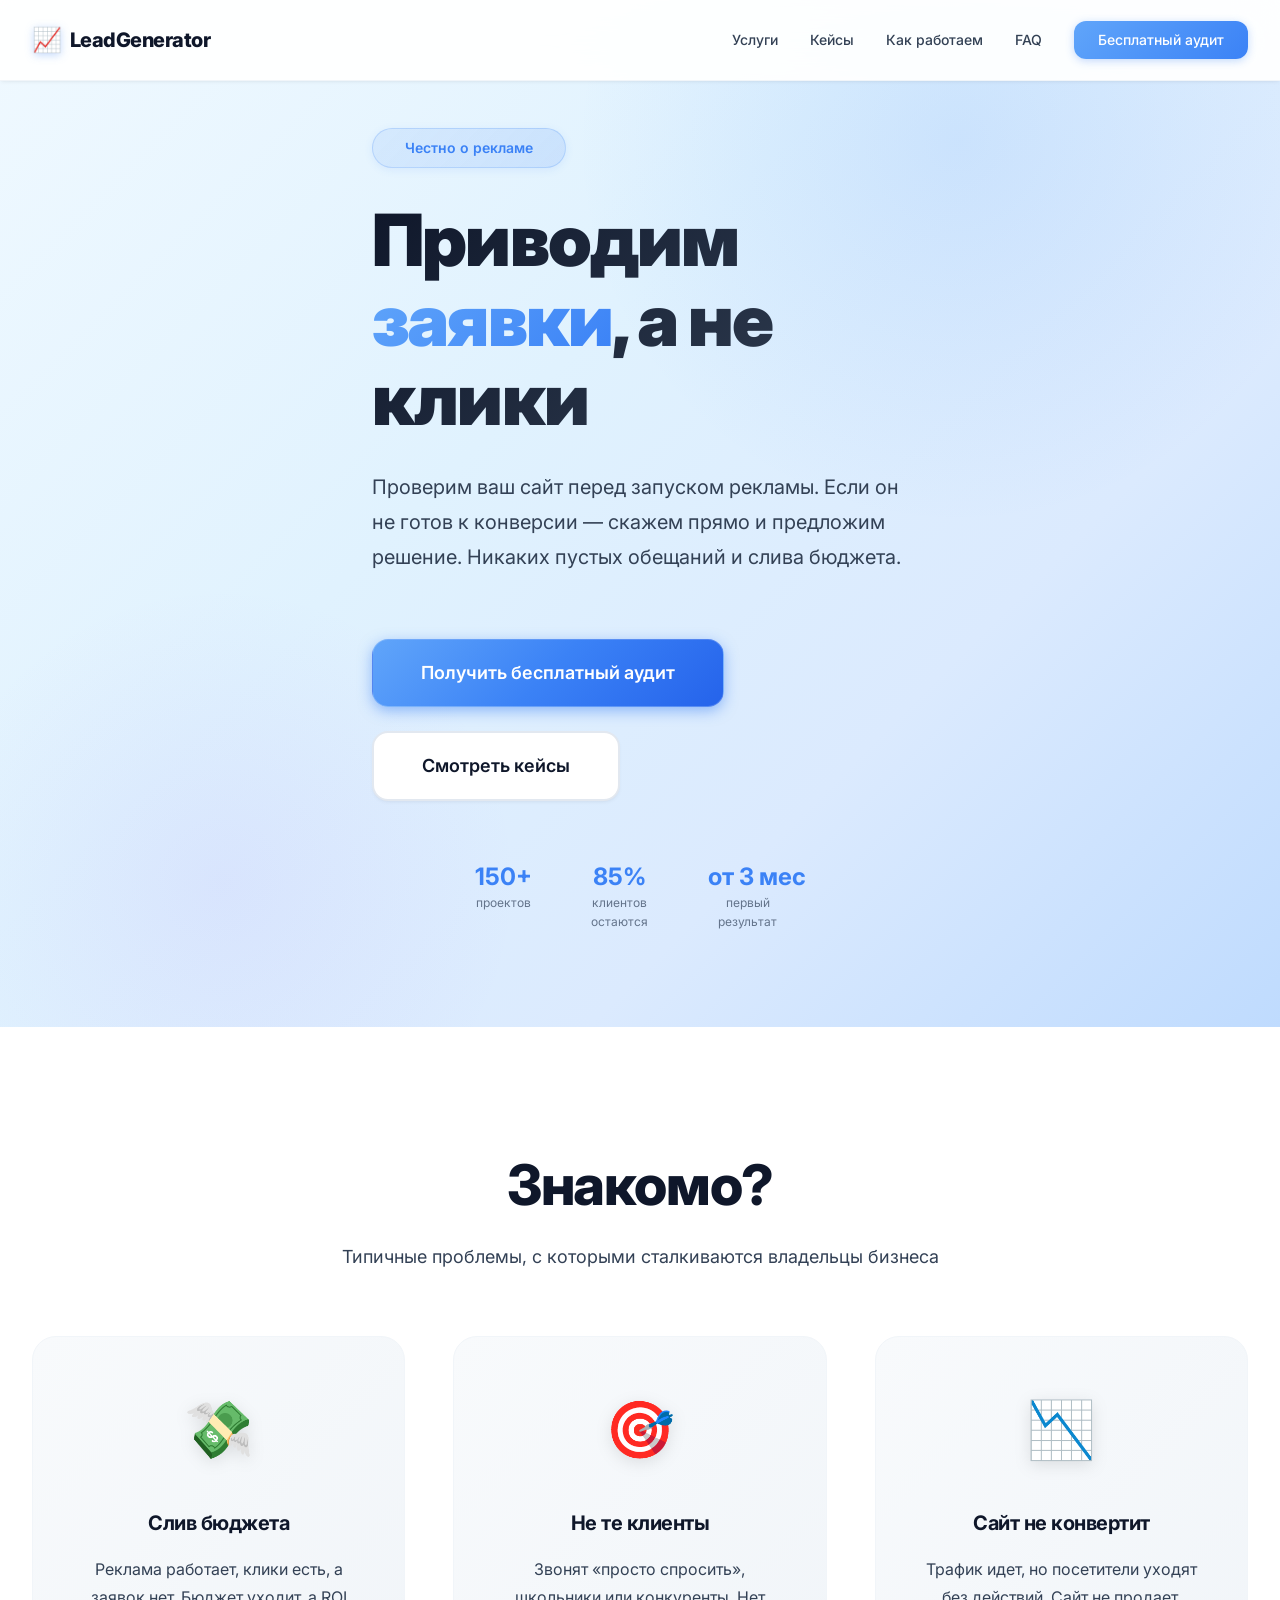
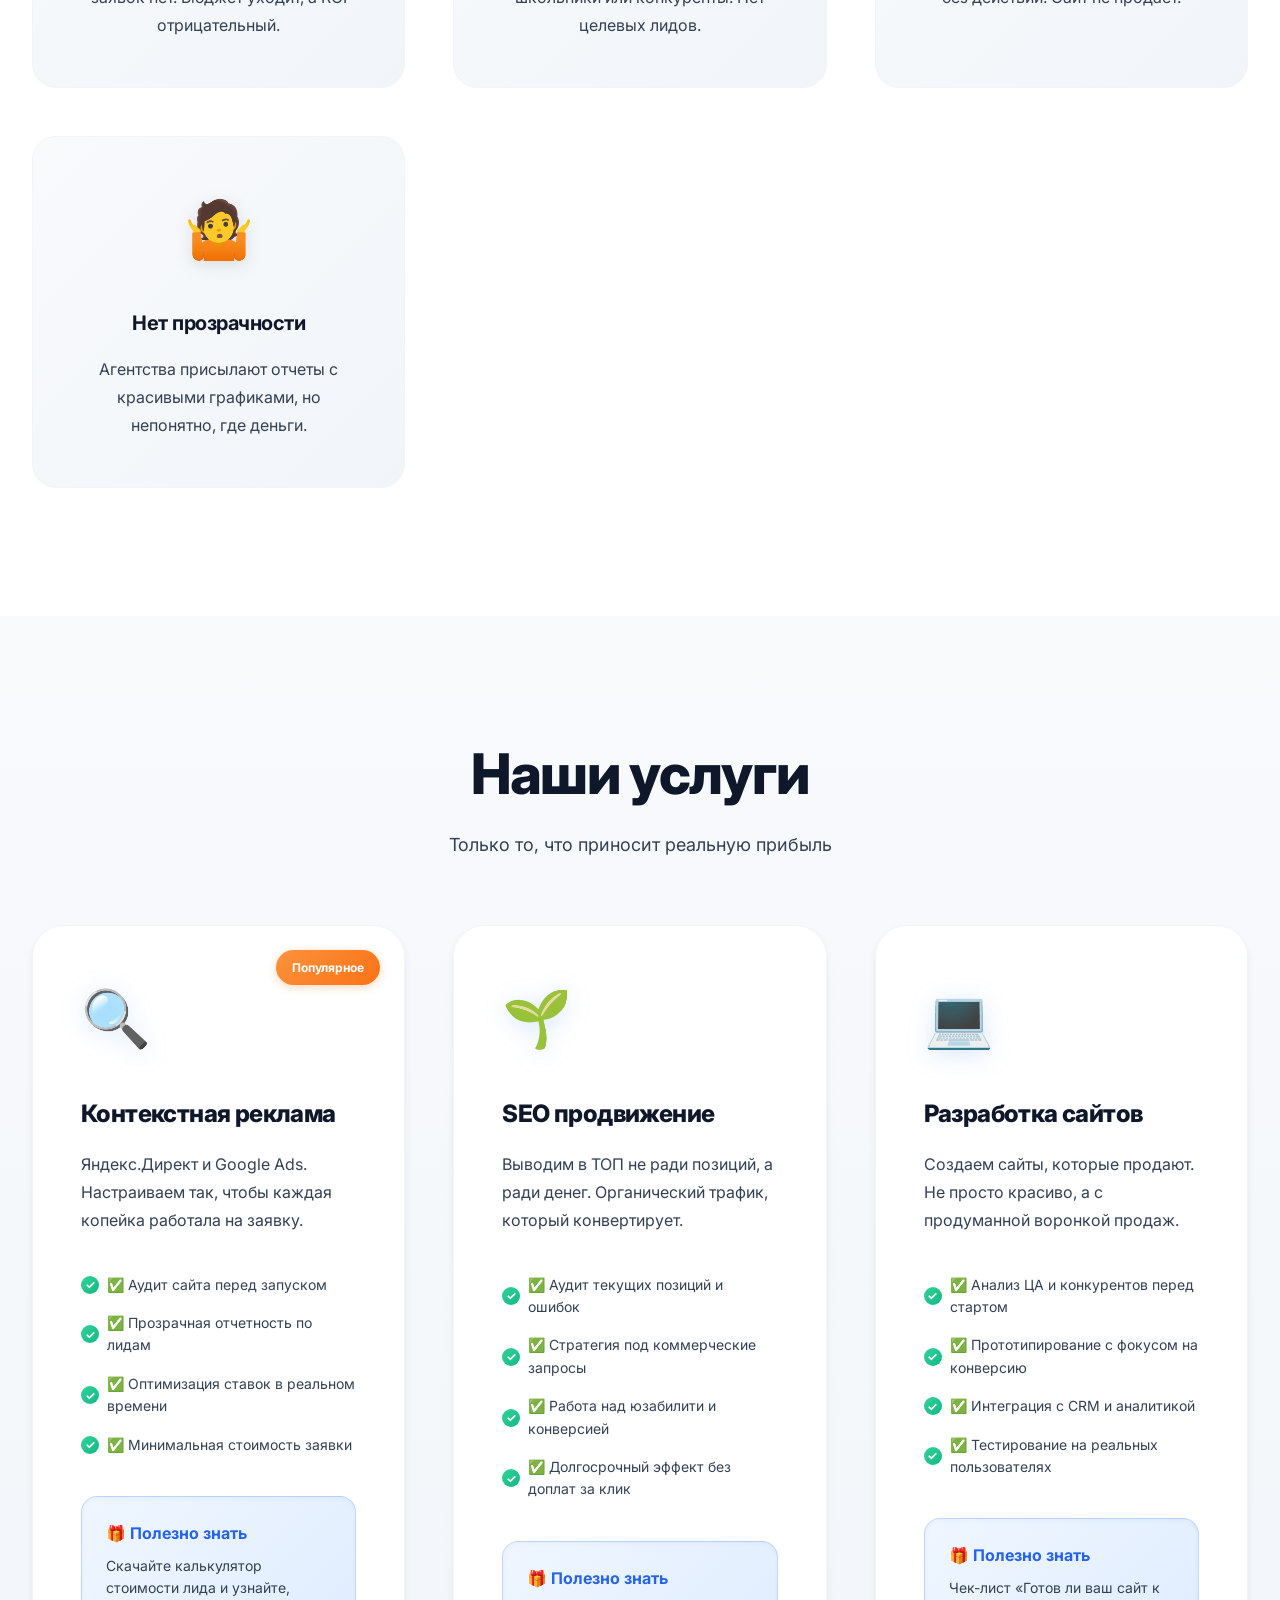
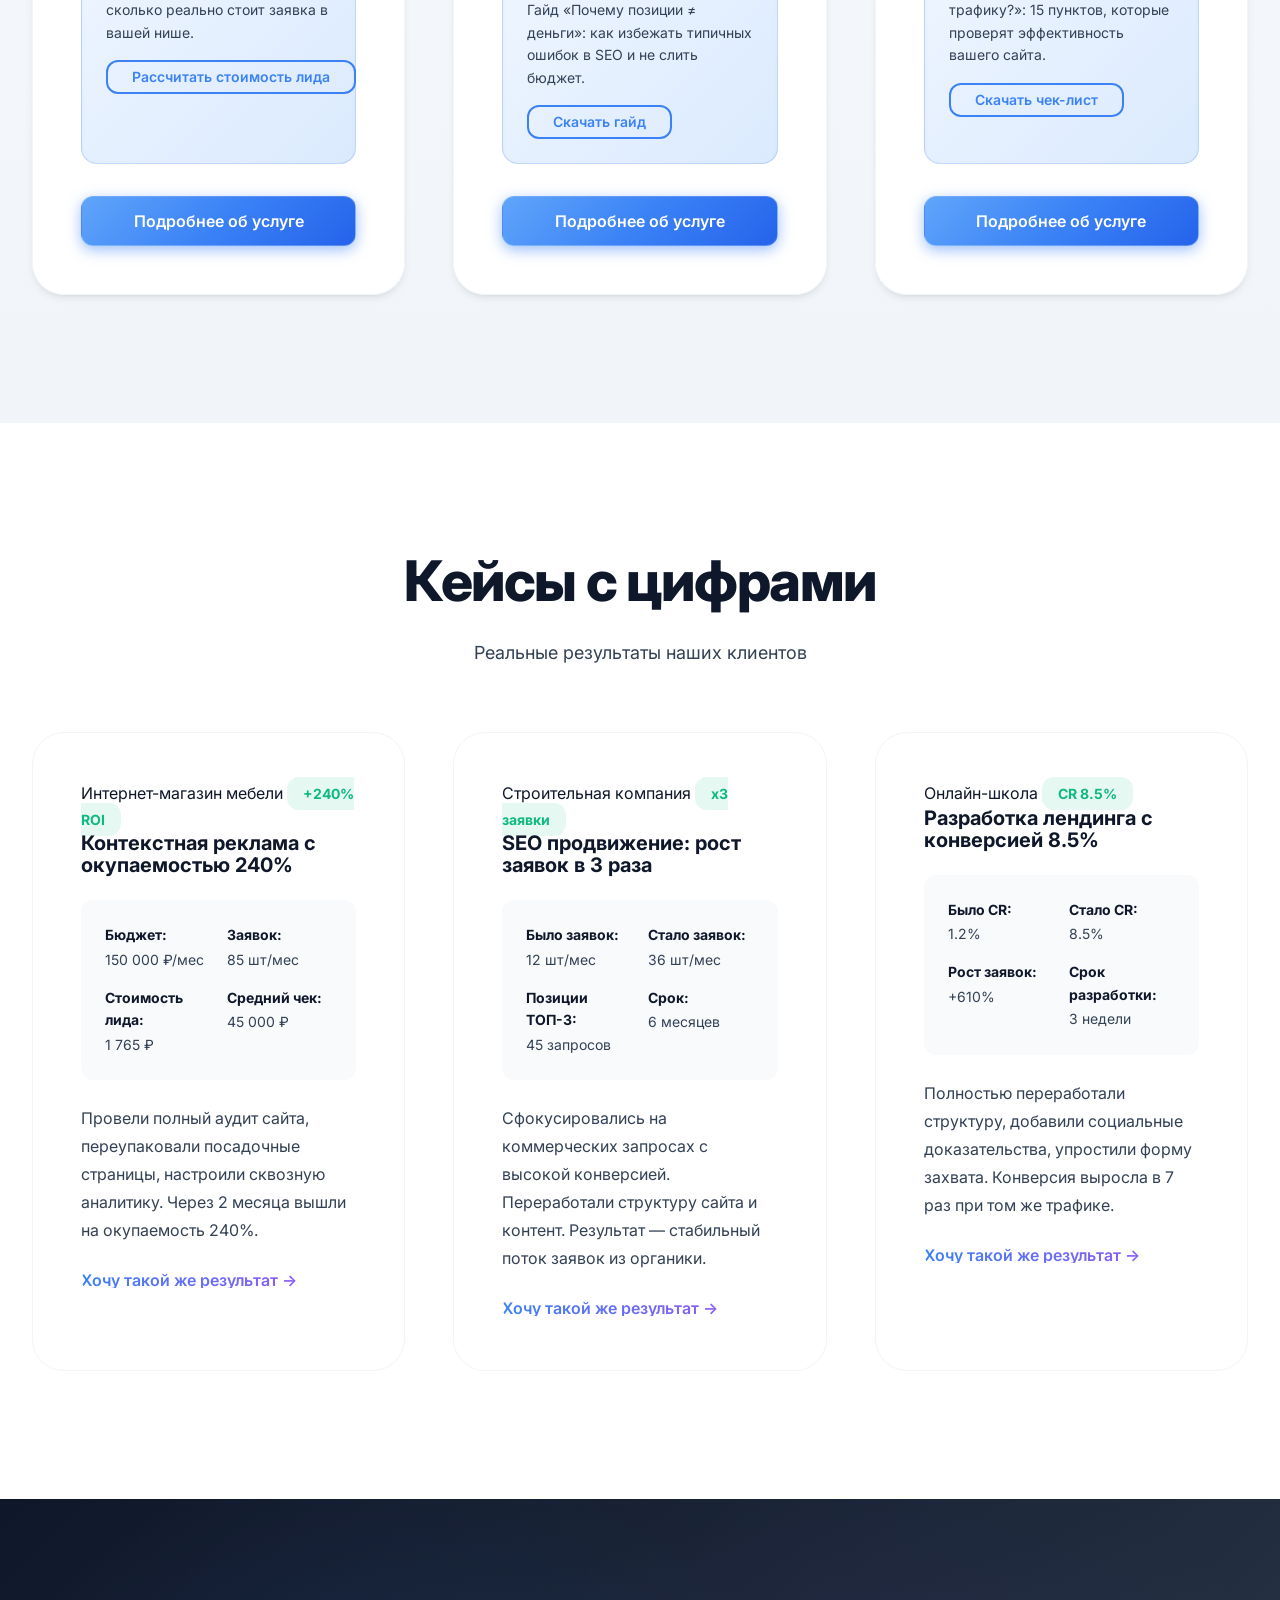
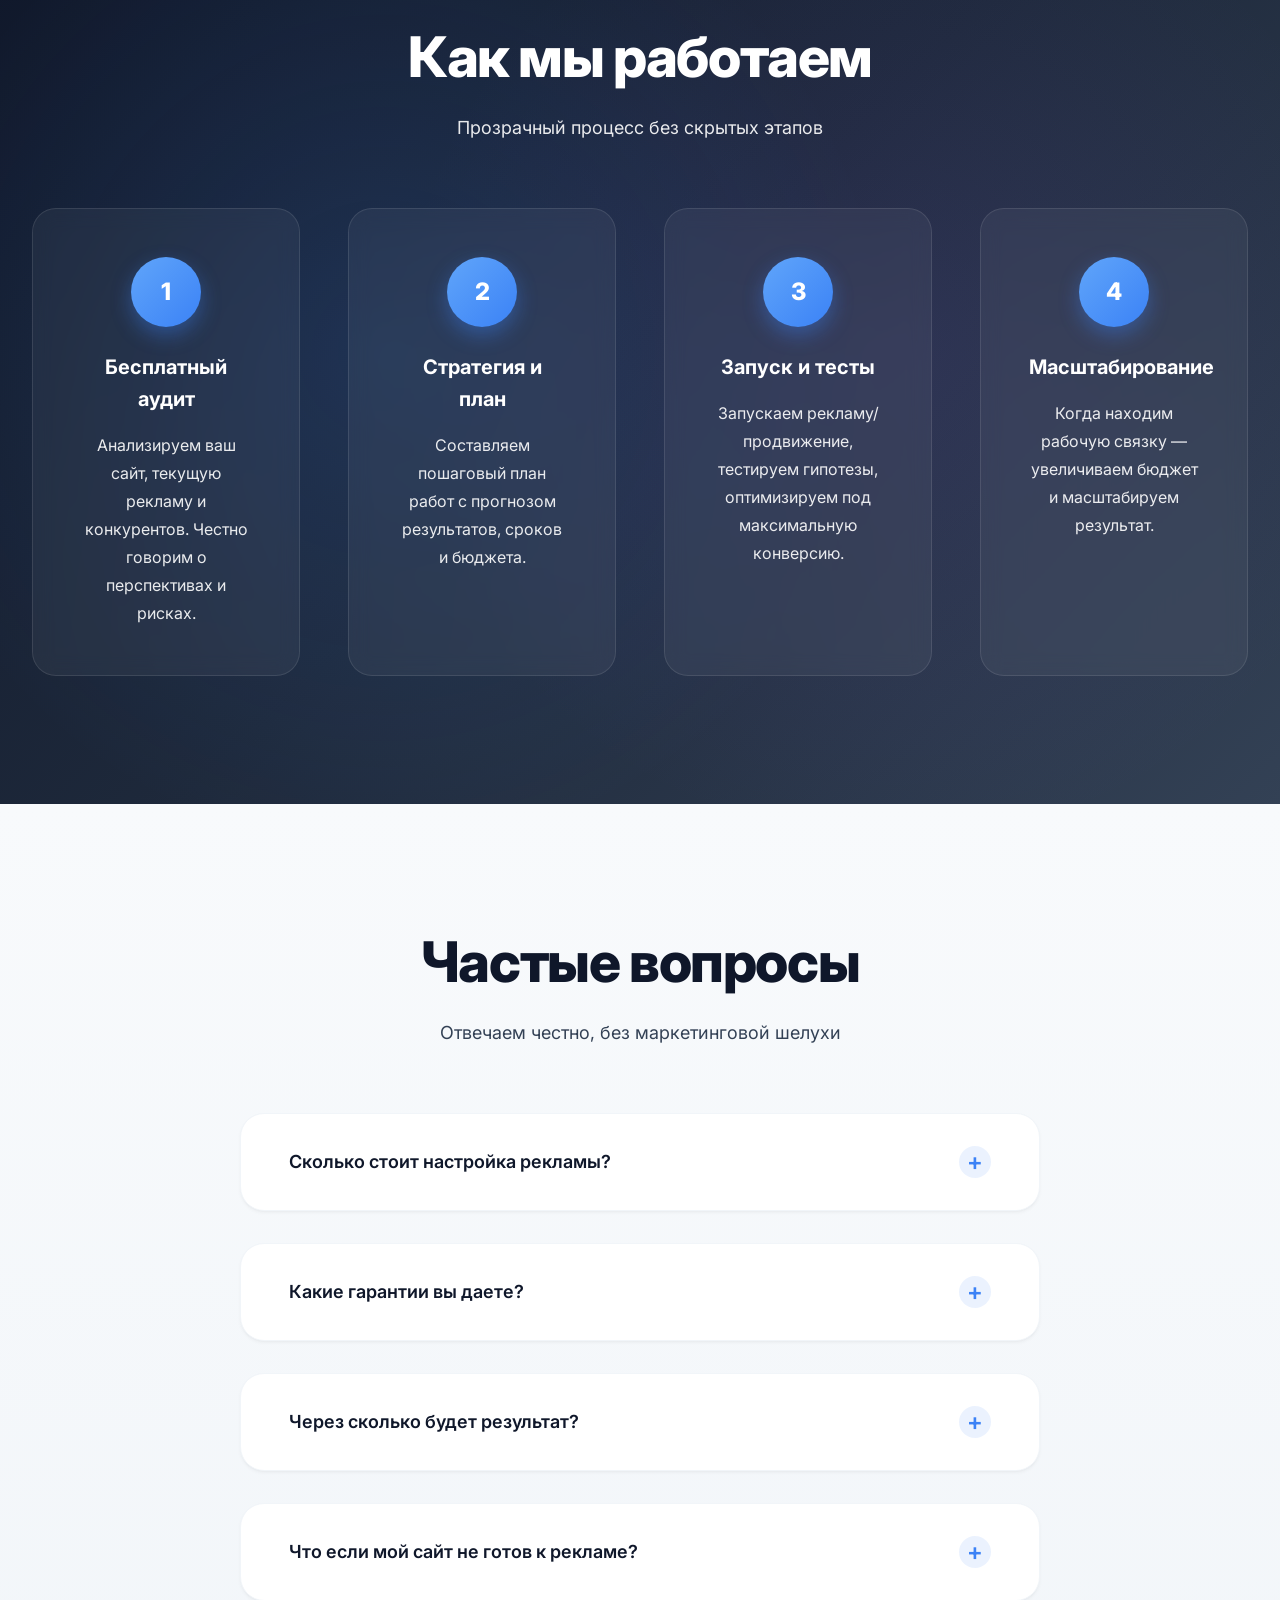
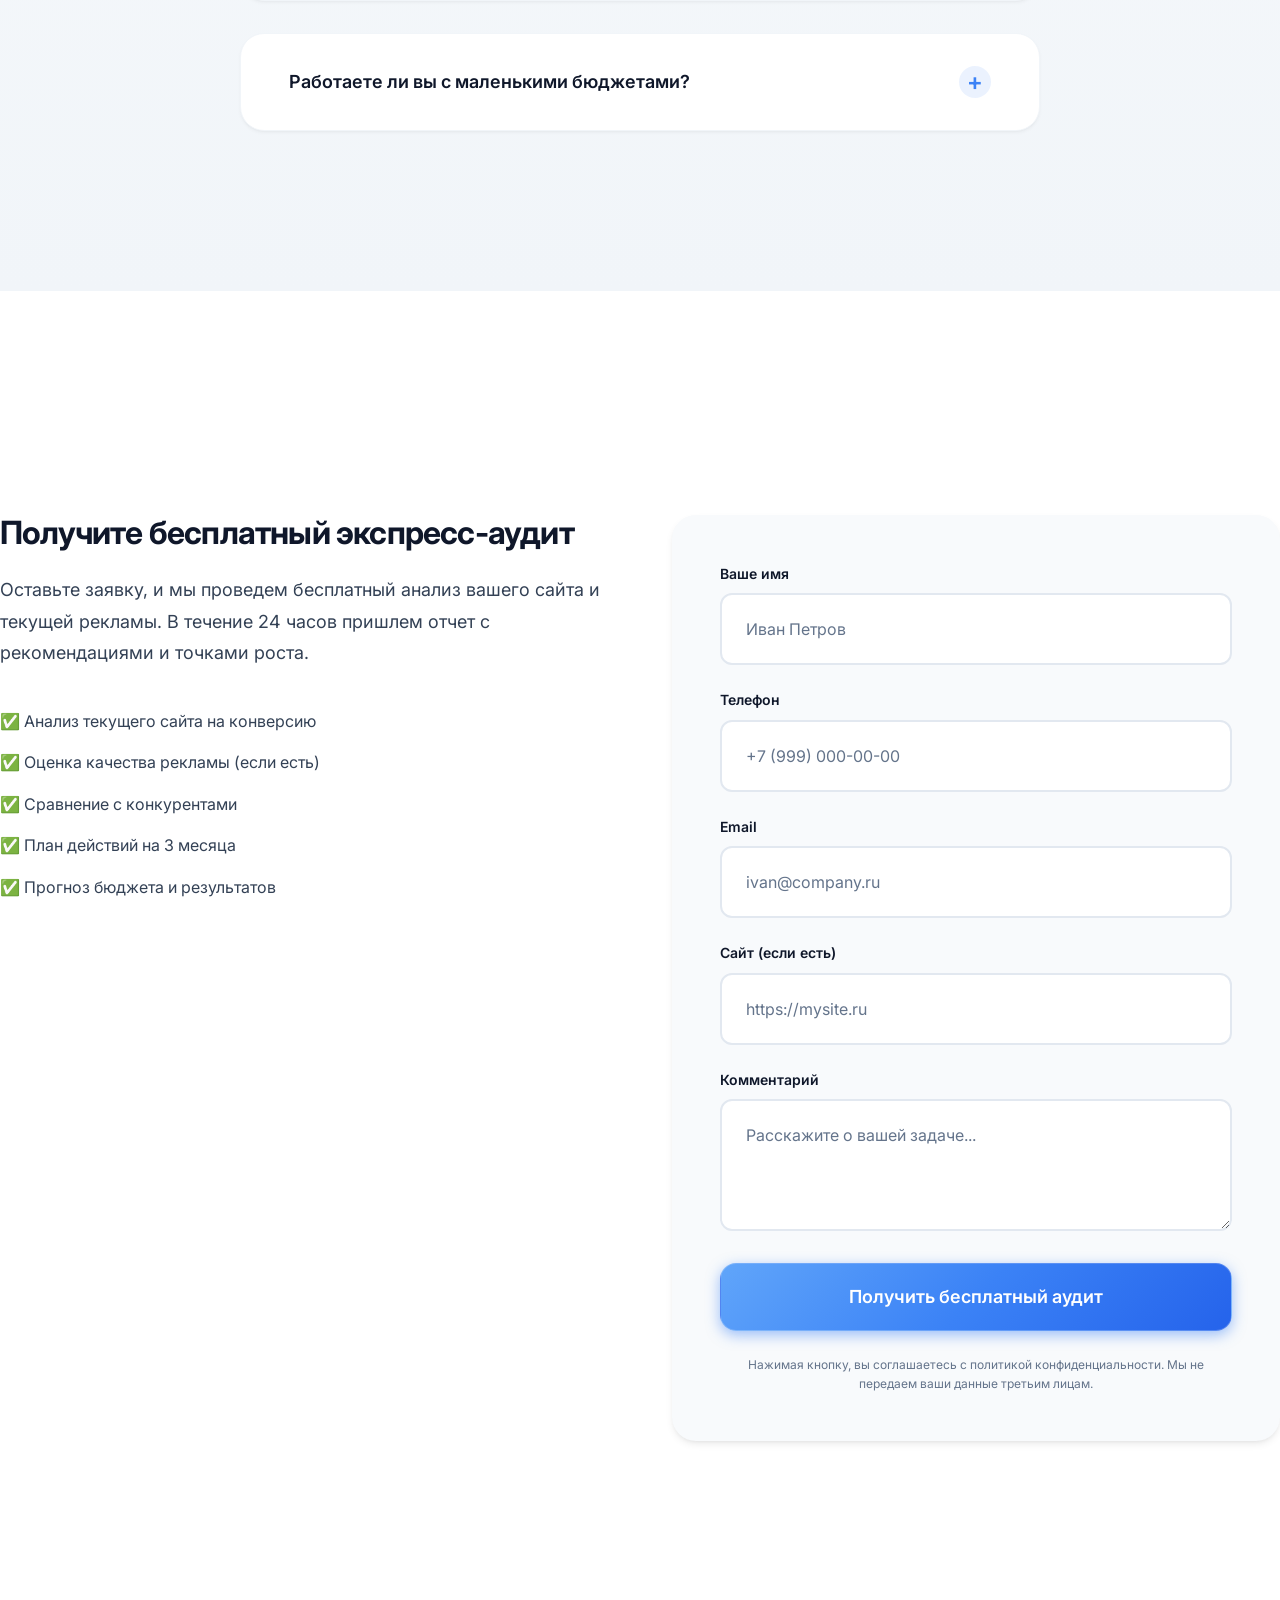
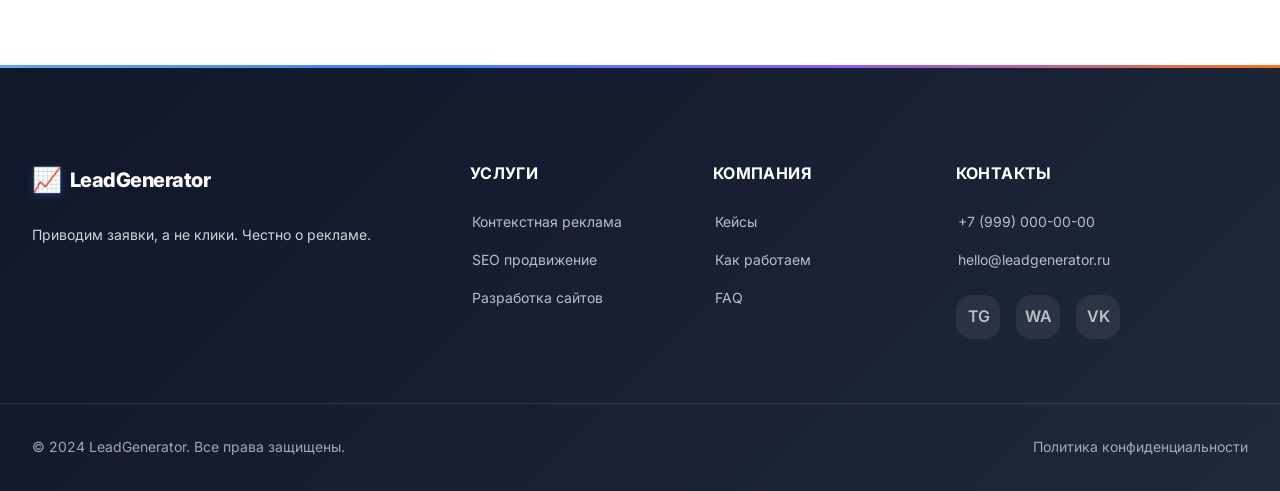
==== commit d54d539e: "update branch" ====
--- a/index.html
+++ b/index.html
@@ -84,26 +84,26 @@
     <!-- Pain Points -->
     <section class="pain-points">
         <div class="container">
-            <h2 class="section-title">Знакомо?</h2>
-            <p class="section-subtitle">Типичные проблемы, с которыми сталкиваются владельцы бизнеса</p>
+            <h2 class="section-title reveal">Знакомо?</h2>
+            <p class="section-subtitle reveal reveal-delay-1">Типичные проблемы, с которыми сталкиваются владельцы бизнеса</p>
             
             <div class="pain-grid">
-                <div class="pain-card">
+                <div class="pain-card reveal reveal-delay-1">
                     <div class="pain-icon">💸</div>
                     <h3>Слив бюджета</h3>
                     <p>Реклама работает, клики есть, а заявок нет. Бюджет уходит, а ROI отрицательный.</p>
                 </div>
-                <div class="pain-card">
+                <div class="pain-card reveal reveal-delay-2">
                     <div class="pain-icon">🎯</div>
                     <h3>Не те клиенты</h3>
                     <p>Звонят «просто спросить», школьники или конкуренты. Нет целевых лидов.</p>
                 </div>
-                <div class="pain-card">
+                <div class="pain-card reveal reveal-delay-3">
                     <div class="pain-icon">📉</div>
                     <h3>Сайт не конвертит</h3>
                     <p>Трафик идет, но посетители уходят без действий. Сайт не продает.</p>
                 </div>
-                <div class="pain-card">
+                <div class="pain-card reveal reveal-delay-1">
                     <div class="pain-icon">🤷</div>
                     <h3>Нет прозрачности</h3>
                     <p>Агентства присылают отчеты с красивыми графиками, но непонятно, где деньги.</p>
@@ -115,12 +115,12 @@
     <!-- Services -->
     <section id="services" class="services">
         <div class="container">
-            <h2 class="section-title">Наши услуги</h2>
-            <p class="section-subtitle">Только то, что приносит реальную прибыль</p>
+            <h2 class="section-title reveal">Наши услуги</h2>
+            <p class="section-subtitle reveal reveal-delay-1">Только то, что приносит реальную прибыль</p>
             
             <div class="services-grid">
                 <!-- Context Service -->
-                <article class="service-card">
+                <article class="service-card reveal reveal-delay-1">
                     <div class="service-badge">Популярное</div>
                     <div class="service-icon">🔍</div>
                     <h3>Контекстная реклама</h3>
@@ -143,7 +143,7 @@
                 </article>
 
                 <!-- SEO Service -->
-                <article class="service-card">
+                <article class="service-card reveal reveal-delay-2">
                     <div class="service-icon">🌱</div>
                     <h3>SEO продвижение</h3>
                     <p class="service-desc">Выводим в ТОП не ради позиций, а ради денег. Органический трафик, который конвертирует.</p>
@@ -165,7 +165,7 @@
                 </article>
 
                 <!-- Development Service -->
-                <article class="service-card">
+                <article class="service-card reveal reveal-delay-3">
                     <div class="service-icon">💻</div>
                     <h3>Разработка сайтов</h3>
                     <p class="service-desc">Создаем сайты, которые продают. Не просто красиво, а с продуманной воронкой продаж.</p>
@@ -192,11 +192,11 @@
     <!-- Cases -->
     <section id="cases" class="cases">
         <div class="container">
-            <h2 class="section-title">Кейсы с цифрами</h2>
-            <p class="section-subtitle">Реальные результаты наших клиентов</p>
+            <h2 class="section-title reveal">Кейсы с цифрами</h2>
+            <p class="section-subtitle reveal reveal-delay-1">Реальные результаты наших клиентов</p>
             
             <div class="cases-grid">
-                <article class="case-card">
+                <article class="case-card reveal reveal-delay-1">
                     <div class="case-header">
                         <span class="case-category">Интернет-магазин мебели</span>
                         <span class="case-result">+240% ROI</span>
@@ -212,7 +212,7 @@
                     <a href="#contact" class="btn btn-link">Хочу такой же результат →</a>
                 </article>
 
-                <article class="case-card">
+                <article class="case-card reveal reveal-delay-2">
                     <div class="case-header">
                         <span class="case-category">Строительная компания</span>
                         <span class="case-result">x3 заявки</span>
@@ -228,7 +228,7 @@
                     <a href="#contact" class="btn btn-link">Хочу такой же результат →</a>
                 </article>
 
-                <article class="case-card">
+                <article class="case-card reveal reveal-delay-3">
                     <div class="case-header">
                         <span class="case-category">Онлайн-школа</span>
                         <span class="case-result">CR 8.5%</span>
@@ -250,26 +250,26 @@
     <!-- Process -->
     <section id="process" class="process">
         <div class="container">
-            <h2 class="section-title">Как мы работаем</h2>
-            <p class="section-subtitle">Прозрачный процесс без скрытых этапов</p>
+            <h2 class="section-title reveal">Как мы работаем</h2>
+            <p class="section-subtitle reveal reveal-delay-1">Прозрачный процесс без скрытых этапов</p>
             
             <div class="process-steps">
-                <div class="process-step">
+                <div class="process-step reveal reveal-delay-1">
                     <div class="step-number">1</div>
                     <h3>Бесплатный аудит</h3>
                     <p>Анализируем ваш сайт, текущую рекламу и конкурентов. Честно говорим о перспективах и рисках.</p>
                 </div>
-                <div class="process-step">
+                <div class="process-step reveal reveal-delay-2">
                     <div class="step-number">2</div>
                     <h3>Стратегия и план</h3>
                     <p>Составляем пошаговый план работ с прогнозом результатов, сроков и бюджета.</p>
                 </div>
-                <div class="process-step">
+                <div class="process-step reveal reveal-delay-3">
                     <div class="step-number">3</div>
                     <h3>Запуск и тесты</h3>
                     <p>Запускаем рекламу/продвижение, тестируем гипотезы, оптимизируем под максимальную конверсию.</p>
                 </div>
-                <div class="process-step">
+                <div class="process-step reveal reveal-delay-1">
                     <div class="step-number">4</div>
                     <h3>Масштабирование</h3>
                     <p>Когда находим рабочую связку — увеличиваем бюджет и масштабируем результат.</p>
@@ -281,11 +281,11 @@
     <!-- FAQ -->
     <section id="faq" class="faq">
         <div class="container">
-            <h2 class="section-title">Частые вопросы</h2>
-            <p class="section-subtitle">Отвечаем честно, без маркетинговой шелухи</p>
+            <h2 class="section-title reveal">Частые вопросы</h2>
+            <p class="section-subtitle reveal reveal-delay-1">Отвечаем честно, без маркетинговой шелухи</p>
             
             <div class="faq-list">
-                <details class="faq-item">
+                <details class="faq-item reveal reveal-delay-1">
                     <summary class="faq-question">
                         <span>Сколько стоит настройка рекламы?</span>
                         <span class="faq-icon">+</span>
@@ -295,7 +295,7 @@
                     </div>
                 </details>
                 
-                <details class="faq-item">
+                <details class="faq-item reveal reveal-delay-2">
                     <summary class="faq-question">
                         <span>Какие гарантии вы даете?</span>
                         <span class="faq-icon">+</span>
@@ -305,7 +305,7 @@
                     </div>
                 </details>
                 
-                <details class="faq-item">
+                <details class="faq-item reveal reveal-delay-3">
                     <summary class="faq-question">
                         <span>Через сколько будет результат?</span>
                         <span class="faq-icon">+</span>
@@ -315,7 +315,7 @@
                     </div>
                 </details>
                 
-                <details class="faq-item">
+                <details class="faq-item reveal reveal-delay-1">
                     <summary class="faq-question">
                         <span>Что если мой сайт не готов к рекламе?</span>
                         <span class="faq-icon">+</span>
@@ -325,7 +325,7 @@
                     </div>
                 </details>
                 
-                <details class="faq-item">
+                <details class="faq-item reveal reveal-delay-2">
                     <summary class="faq-question">
                         <span>Работаете ли вы с маленькими бюджетами?</span>
                         <span class="faq-icon">+</span>
--- a/style.css
+++ b/style.css
@@ -2,20 +2,40 @@
    CSS Variables & Reset
    ======================================== */
 :root {
-    /* Colors */
-    --primary: #2563eb;
-    --primary-dark: #1d4ed8;
-    --primary-light: #3b82f6;
+    /* Colors - Enhanced Modern Palette */
+    --primary: #3b82f6;
+    --primary-dark: #2563eb;
+    --primary-light: #60a5fa;
+    --primary-glow: rgba(59, 130, 246, 0.5);
+    
     --secondary: #f97316;
     --secondary-dark: #ea580c;
-    --text-dark: #1e293b;
-    --text-medium: #475569;
+    --secondary-light: #fb923c;
+    --secondary-glow: rgba(249, 115, 22, 0.5);
+    
+    --accent: #8b5cf6;
+    --accent-light: #a78bfa;
+    --accent-glow: rgba(139, 92, 246, 0.5);
+    
+    --text-dark: #0f172a;
+    --text-medium: #334155;
     --text-light: #64748b;
+    --text-muted: #94a3b8;
+    
     --bg-light: #f8fafc;
+    --bg-gradient: linear-gradient(135deg, #f0f9ff 0%, #e0f2fe 50%, #dbeafe 100%);
     --bg-white: #ffffff;
+    --bg-glass: rgba(255, 255, 255, 0.85);
+    
     --border: #e2e8f0;
+    --border-light: #f1f5f9;
+    
     --success: #10b981;
+    --success-light: #34d399;
+    --success-glow: rgba(16, 185, 129, 0.4);
+    
     --error: #ef4444;
+    --error-light: #f87171;
     
     /* Spacing */
     --space-xs: 0.5rem;
@@ -25,6 +45,7 @@
     --space-xl: 3rem;
     --space-2xl: 4rem;
     --space-3xl: 6rem;
+    --space-4xl: 8rem;
     
     /* Typography */
     --font-family: 'Inter', -apple-system, BlinkMacSystemFont, 'Segoe UI', sans-serif;
@@ -36,34 +57,51 @@
     --font-size-2xl: 1.5rem;
     --font-size-3xl: 2rem;
     --font-size-4xl: 2.5rem;
-    --font-size-5xl: 3rem;
+    --font-size-5xl: 3.5rem;
+    --font-size-6xl: 4.5rem;
     
     /* Line Heights */
-    --line-height-tight: 1.25;
+    --line-height-tight: 1.1;
+    --line-height-snug: 1.35;
     --line-height-base: 1.6;
     --line-height-relaxed: 1.75;
     
+    /* Letter Spacing */
+    --tracking-tight: -0.025em;
+    --tracking-normal: 0;
+    --tracking-wide: 0.025em;
+    
     /* Borders */
     --radius-sm: 0.375rem;
-    --radius-md: 0.5rem;
-    --radius-lg: 0.75rem;
-    --radius-xl: 1rem;
+    --radius-md: 0.75rem;
+    --radius-lg: 1rem;
+    --radius-xl: 1.5rem;
+    --radius-2xl: 2rem;
     --radius-full: 9999px;
     
-    /* Shadows */
-    --shadow-sm: 0 1px 2px 0 rgba(0, 0, 0, 0.05);
-    --shadow-md: 0 4px 6px -1px rgba(0, 0, 0, 0.1), 0 2px 4px -1px rgba(0, 0, 0, 0.06);
-    --shadow-lg: 0 10px 15px -3px rgba(0, 0, 0, 0.1), 0 4px 6px -2px rgba(0, 0, 0, 0.05);
-    --shadow-xl: 0 20px 25px -5px rgba(0, 0, 0, 0.1), 0 10px 10px -5px rgba(0, 0, 0, 0.04);
+    /* Shadows - Enhanced Multi-layer */
+    --shadow-xs: 0 1px 2px 0 rgba(0, 0, 0, 0.05);
+    --shadow-sm: 0 2px 4px -1px rgba(0, 0, 0, 0.06), 0 1px 2px -1px rgba(0, 0, 0, 0.04);
+    --shadow-md: 0 4px 8px -2px rgba(0, 0, 0, 0.1), 0 2px 4px -2px rgba(0, 0, 0, 0.06);
+    --shadow-lg: 0 10px 20px -5px rgba(0, 0, 0, 0.12), 0 4px 8px -4px rgba(0, 0, 0, 0.08);
+    --shadow-xl: 0 20px 30px -8px rgba(0, 0, 0, 0.15), 0 8px 16px -6px rgba(0, 0, 0, 0.1);
+    --shadow-2xl: 0 30px 50px -12px rgba(0, 0, 0, 0.2), 0 12px 24px -8px rgba(0, 0, 0, 0.15);
+    --shadow-inner: inset 0 2px 4px 0 rgba(0, 0, 0, 0.04);
+    
+    /* Glowing Shadows */
+    --shadow-primary-glow: 0 0 40px rgba(59, 130, 246, 0.3);
+    --shadow-secondary-glow: 0 0 40px rgba(249, 115, 22, 0.3);
+    --shadow-accent-glow: 0 0 40px rgba(139, 92, 246, 0.3);
     
     /* Transitions */
-    --transition-fast: 150ms ease;
-    --transition-base: 250ms ease;
-    --transition-slow: 350ms ease;
+    --transition-fast: 150ms cubic-bezier(0.4, 0, 0.2, 1);
+    --transition-base: 300ms cubic-bezier(0.4, 0, 0.2, 1);
+    --transition-slow: 500ms cubic-bezier(0.4, 0, 0.2, 1);
+    --transition-bounce: 600ms cubic-bezier(0.34, 1.56, 0.64, 1);
     
     /* Container */
-    --container-max: 1200px;
-    --container-padding: 1.5rem;
+    --container-max: 1280px;
+    --container-padding: 2rem;
 }
 
 /* Reset */
@@ -127,26 +165,53 @@
 }
 
 .section-title {
-    font-size: var(--font-size-3xl);
-    font-weight: 700;
+    font-size: var(--font-size-4xl);
+    font-weight: 800;
     color: var(--text-dark);
     text-align: center;
-    margin-bottom: var(--space-sm);
+    margin-bottom: var(--space-md);
     line-height: var(--line-height-tight);
+    letter-spacing: var(--tracking-tight);
+}
+
+@media (min-width: 768px) {
+    .section-title {
+        font-size: var(--font-size-5xl);
+    }
 }
 
 .section-subtitle {
     font-size: var(--font-size-lg);
-    color: var(--text-light);
+    color: var(--text-medium);
     text-align: center;
     max-width: 600px;
     margin: 0 auto var(--space-2xl);
+    line-height: var(--line-height-relaxed);
 }
 
 .highlight {
     color: var(--primary);
     position: relative;
     display: inline-block;
+    background: linear-gradient(135deg, var(--primary-light), var(--primary));
+    -webkit-background-clip: text;
+    background-clip: text;
+    -webkit-text-fill-color: transparent;
+}
+
+/* Gradient Text */
+.gradient-text-primary {
+    background: linear-gradient(135deg, var(--primary-light), var(--primary), var(--accent));
+    -webkit-background-clip: text;
+    background-clip: text;
+    -webkit-text-fill-color: transparent;
+}
+
+.gradient-text-secondary {
+    background: linear-gradient(135deg, var(--secondary-light), var(--secondary));
+    -webkit-background-clip: text;
+    background-clip: text;
+    -webkit-text-fill-color: transparent;
 }
 
 /* ========================================
@@ -165,55 +230,85 @@
     transition: all var(--transition-base);
     text-align: center;
     white-space: nowrap;
+    position: relative;
+    overflow: hidden;
 }
 
 .btn-primary {
-    background: linear-gradient(135deg, var(--primary) 0%, var(--primary-dark) 100%);
+    background: linear-gradient(135deg, var(--primary-light) 0%, var(--primary) 50%, var(--primary-dark) 100%);
     color: white;
-    box-shadow: 0 4px 14px 0 rgba(37, 99, 235, 0.39);
+    box-shadow: 0 4px 14px 0 var(--primary-glow);
+    border: 1px solid rgba(255, 255, 255, 0.2);
 }
 
 .btn-primary:hover {
-    transform: translateY(-2px);
-    box-shadow: 0 6px 20px 0 rgba(37, 99, 235, 0.45);
+    transform: translateY(-3px);
+    box-shadow: 0 8px 25px 0 var(--primary-glow), 0 0 20px rgba(59, 130, 246, 0.4);
+    background: linear-gradient(135deg, var(--primary) 0%, var(--primary-light) 50%, var(--primary) 100%);
+}
+
+.btn-primary:active {
+    transform: translateY(-1px);
 }
 
 .btn-secondary {
     background: var(--bg-white);
     color: var(--text-dark);
     border: 2px solid var(--border);
+    box-shadow: var(--shadow-sm);
 }
 
 .btn-secondary:hover {
     border-color: var(--primary);
     color: var(--primary);
+    box-shadow: var(--shadow-md);
+    transform: translateY(-2px);
 }
 
 .btn-outline {
     background: transparent;
     color: var(--primary);
     border: 2px solid var(--primary);
+    box-shadow: inset 0 0 0 0 var(--primary);
 }
 
 .btn-outline:hover {
     background: var(--primary);
     color: white;
+    box-shadow: 0 0 20px var(--primary-glow);
+    transform: translateY(-2px);
+}
+
+.btn-accent {
+    background: linear-gradient(135deg, var(--accent-light) 0%, var(--accent) 100%);
+    color: white;
+    box-shadow: 0 4px 14px 0 var(--accent-glow);
+}
+
+.btn-accent:hover {
+    transform: translateY(-3px);
+    box-shadow: 0 8px 25px 0 var(--accent-glow), 0 0 20px rgba(139, 92, 246, 0.4);
 }
 
 .btn-link {
     color: var(--primary);
     padding: 0;
     font-weight: 600;
+    background: linear-gradient(to right, var(--primary), var(--accent));
+    -webkit-background-clip: text;
+    background-clip: text;
+    -webkit-text-fill-color: transparent;
 }
 
 .btn-link:hover {
-    color: var(--primary-dark);
-    text-decoration: underline;
+    opacity: 0.8;
+    text-decoration: none;
 }
 
 .btn-large {
     padding: var(--space-md) var(--space-xl);
     font-size: var(--font-size-lg);
+    border-radius: var(--radius-lg);
 }
 
 .btn-small {
@@ -223,6 +318,22 @@
 
 .btn-full {
     width: 100%;
+}
+
+/* Button Glow Effect */
+.btn::after {
+    content: '';
+    position: absolute;
+    top: 0;
+    left: -100%;
+    width: 100%;
+    height: 100%;
+    background: linear-gradient(90deg, transparent, rgba(255, 255, 255, 0.2), transparent);
+    transition: left 0.5s ease;
+}
+
+.btn:hover::after {
+    left: 100%;
 }
 
 /* ========================================
@@ -234,13 +345,14 @@
     left: 0;
     right: 0;
     z-index: 1000;
-    background: rgba(255, 255, 255, 0.98);
-    backdrop-filter: blur(10px);
-    border-bottom: 1px solid var(--border);
-    box-shadow: var(--shadow-sm);
-}
-
-.header-content {
+    background: rgba(255, 255, 255, 0.95);
+    backdrop-filter: blur(20px) saturate(180%);
+    border-bottom: 1px solid var(--border-light);
+    box-shadow: var(--shadow-md);
+}
+
+.header-content,
+.header-container {
     display: flex;
     align-items: center;
     justify-content: space-between;
@@ -253,12 +365,19 @@
     align-items: center;
     gap: var(--space-xs);
     font-size: var(--font-size-xl);
-    font-weight: 700;
+    font-weight: 800;
     color: var(--text-dark);
+    letter-spacing: var(--tracking-tight);
+    transition: transform var(--transition-fast);
+}
+
+.logo:hover {
+    transform: scale(1.02);
 }
 
 .logo-icon {
     font-size: var(--font-size-2xl);
+    filter: drop-shadow(0 2px 4px rgba(59, 130, 246, 0.3));
 }
 
 .nav {
@@ -271,22 +390,108 @@
     font-size: var(--font-size-sm);
     font-weight: 500;
     color: var(--text-medium);
-    transition: color var(--transition-fast);
+    transition: all var(--transition-fast);
+    position: relative;
+    padding: 4px 0;
+}
+
+.nav-link::after {
+    content: '';
+    position: absolute;
+    bottom: 0;
+    left: 0;
+    width: 0;
+    height: 2px;
+    background: linear-gradient(90deg, var(--primary), var(--accent));
+    border-radius: var(--radius-full);
+    transition: width var(--transition-base);
 }
 
 .nav-link:hover {
     color: var(--primary);
 }
 
+.nav-link:hover::after {
+    width: 100%;
+}
+
+.nav-link--active {
+    color: var(--primary);
+    font-weight: 600;
+}
+
+.nav-link--active::after {
+    width: 100%;
+}
+
 .nav-cta {
     padding: var(--space-xs) var(--space-md);
-    background: var(--primary);
+    background: linear-gradient(135deg, var(--primary-light), var(--primary));
     color: white !important;
     border-radius: var(--radius-md);
+    box-shadow: 0 2px 8px rgba(59, 130, 246, 0.3);
+    transition: all var(--transition-base);
 }
 
 .nav-cta:hover {
-    background: var(--primary-dark);
+    background: linear-gradient(135deg, var(--primary), var(--primary-dark));
+    box-shadow: 0 4px 12px rgba(59, 130, 246, 0.4);
+    transform: translateY(-1px);
+}
+
+/* Mobile Menu */
+.mobile-menu {
+    position: fixed;
+    top: 80px;
+    left: 0;
+    right: 0;
+    background: var(--bg-white);
+    border-bottom: 1px solid var(--border);
+    box-shadow: var(--shadow-lg);
+    padding: var(--space-lg);
+    display: flex;
+    flex-direction: column;
+    gap: var(--space-md);
+    transform: translateY(-150%);
+    opacity: 0;
+    visibility: hidden;
+    transition: all var(--transition-base);
+    z-index: 999;
+}
+
+.mobile-menu.active {
+    transform: translateY(0);
+    opacity: 1;
+    visibility: visible;
+}
+
+.mobile-menu-link {
+    font-size: var(--font-size-lg);
+    font-weight: 500;
+    color: var(--text-medium);
+    padding: var(--space-sm) 0;
+    border-bottom: 1px solid var(--border);
+    transition: color var(--transition-fast);
+}
+
+.mobile-menu-link:last-child {
+    border-bottom: none;
+}
+
+.mobile-menu-link:hover,
+.mobile-menu-link--active {
+    color: var(--primary);
+    font-weight: 600;
+}
+
+.header-cta {
+    display: inline-flex;
+}
+
+@media (max-width: 768px) {
+    .header-cta {
+        display: none;
+    }
 }
 
 .mobile-menu-btn {
@@ -304,167 +509,772 @@
     transition: all var(--transition-fast);
 }
 
+
 /* ========================================
-   Hero Section
+   Hero Section - Enhanced
    ======================================== */
 .hero {
-    padding: var(--space-3xl) 0 var(--space-2xl);
-    background: linear-gradient(135deg, #f0f9ff 0%, #e0f2fe 50%, #dbeafe 100%);
+    padding: var(--space-4xl) 0 var(--space-3xl);
+    background: linear-gradient(135deg, #f0f9ff 0%, #e0f2fe 40%, #dbeafe 70%, #bfdbfe 100%);
     position: relative;
     overflow: hidden;
 }
 
 .hero::before {
+    content: '';
+    position: absolute;
+    top: -30%;
+    right: -10%;
+    width: 900px;
+    height: 900px;
+    background: radial-gradient(circle, rgba(59, 130, 246, 0.12) 0%, transparent 60%);
+    border-radius: 50%;
+    animation: pulse 8s ease-in-out infinite;
+}
+
+.hero::after {
+    content: '';
+    position: absolute;
+    bottom: -20%;
+    left: -10%;
+    width: 700px;
+    height: 700px;
+    background: radial-gradient(circle, rgba(139, 92, 246, 0.08) 0%, transparent 60%);
+    border-radius: 50%;
+    animation: pulse 10s ease-in-out infinite reverse;
+}
+
+@keyframes pulse {
+    0%, 100% { transform: scale(1); opacity: 0.8; }
+    50% { transform: scale(1.1); opacity: 1; }
+}
+
+/* Hero variants */
+.hero--context .hero-badge { 
+    background: linear-gradient(135deg, rgba(59, 130, 246, 0.15), rgba(59, 130, 246, 0.2));
+    color: var(--primary-dark);
+}
+.hero--seo .hero-badge { 
+    background: linear-gradient(135deg, rgba(16, 185, 129, 0.15), rgba(16, 185, 129, 0.2));
+    color: #059669;
+}
+.hero--development .hero-badge { 
+    background: linear-gradient(135deg, rgba(249, 115, 22, 0.15), rgba(249, 115, 22, 0.2));
+    color: #ea580c;
+}
+
+.hero-content {
+    position: relative;
+    z-index: 1;
+    text-align: center;
+    max-width: 1000px;
+}
+
+.hero-badge {
+    display: inline-flex;
+    align-items: center;
+    gap: var(--space-xs);
+    padding: var(--space-xs) var(--space-lg);
+    background: linear-gradient(135deg, rgba(59, 130, 246, 0.1), rgba(59, 130, 246, 0.15));
+    color: var(--primary);
+    font-size: var(--font-size-sm);
+    font-weight: 600;
+    border-radius: var(--radius-full);
+    margin-bottom: var(--space-lg);
+    border: 1px solid rgba(59, 130, 246, 0.2);
+    box-shadow: 0 2px 8px rgba(59, 130, 246, 0.1);
+}
+
+.hero-title {
+    font-size: var(--font-size-5xl);
+    font-weight: 900;
+    line-height: var(--line-height-tight);
+    letter-spacing: var(--tracking-tight);
+    margin-bottom: var(--space-lg);
+    background: linear-gradient(135deg, var(--text-dark) 0%, var(--text-medium) 100%);
+    -webkit-background-clip: text;
+    background-clip: text;
+    -webkit-text-fill-color: transparent;
+}
+
+@media (min-width: 768px) {
+    .hero-title {
+        font-size: var(--font-size-6xl);
+    }
+}
+
+.hero-subtitle {
+    font-size: var(--font-size-xl);
+    color: var(--text-medium);
+    line-height: var(--line-height-relaxed);
+    max-width: 750px;
+    margin: 0 auto var(--space-2xl);
+}
+
+.hero-features {
+    display: flex;
+    justify-content: center;
+    gap: var(--space-lg);
+    flex-wrap: wrap;
+    margin-bottom: var(--space-xl);
+}
+
+.hero-feature {
+    display: flex;
+    align-items: center;
+    gap: var(--space-xs);
+    font-size: var(--font-size-base);
+    color: var(--text-medium);
+    background: rgba(255, 255, 255, 0.6);
+    padding: var(--space-xs) var(--space-md);
+    border-radius: var(--radius-full);
+    backdrop-filter: blur(4px);
+}
+
+.hero-feature-icon {
+    display: flex;
+    align-items: center;
+    justify-content: center;
+    width: 24px;
+    height: 24px;
+    background: linear-gradient(135deg, var(--success-light), var(--success));
+    color: white;
+    border-radius: 50%;
+    font-size: 14px;
+    font-weight: 700;
+    box-shadow: 0 2px 8px rgba(16, 185, 129, 0.3);
+}
+
+.hero-buttons {
+    display: flex;
+    gap: var(--space-md);
+    justify-content: center;
+    flex-wrap: wrap;
+    margin-bottom: var(--space-2xl);
+}
+
+.hero-note {
+    font-size: var(--font-size-sm);
+    color: var(--text-muted);
+    text-align: center;
+    max-width: 500px;
+    margin: 0 auto;
+}
+
+.hero-image {
+    display: none;
+}
+    .hero-content {
+        text-align: left;
+        max-width: 600px;
+    }
+    
+    .hero-features {
+        justify-content: flex-start;
+    }
+    
+    .hero-buttons {
+        justify-content: flex-start;
+    }
+    
+    .hero-note {
+        text-align: left;
+    }
+    
+    .hero-image {
+        display: block;
+        position: absolute;
+        right: 5%;
+        top: 50%;
+        transform: translateY(-50%);
+        width: 45%;
+        max-width: 500px;
+    }
+}
+
+.hero-card {
+    background: white;
+    border-radius: var(--radius-xl);
+    padding: var(--space-lg);
+    box-shadow: var(--shadow-xl);
+    border: 1px solid var(--border);
+}
+
+.hero-card-header {
+    display: flex;
+    align-items: center;
+    gap: var(--space-sm);
+    margin-bottom: var(--space-md);
+    padding-bottom: var(--space-md);
+    border-bottom: 1px solid var(--border);
+}
+
+.hero-card-icon {
+    font-size: 1.5rem;
+}
+
+.hero-card-title {
+    font-size: var(--font-size-base);
+    font-weight: 600;
+    color: var(--text-dark);
+}
+
+.hero-card-metrics {
+    display: grid;
+    grid-template-columns: repeat(2, 1fr);
+    gap: var(--space-md);
+    margin-bottom: var(--space-md);
+}
+
+.hero-card-metric {
+    text-align: center;
+}
+
+.hero-card-value {
+    display: block;
+    font-size: var(--font-size-2xl);
+    font-weight: 700;
+    color: var(--primary);
+    line-height: 1;
+}
+
+.hero-card-label {
+    display: block;
+    font-size: var(--font-size-xs);
+    color: var(--text-light);
+    margin-top: 4px;
+}
+
+.hero-card-chart {
+    background: linear-gradient(135deg, #eff6ff 0%, #dbeafe 100%);
+    border-radius: var(--radius-md);
+    padding: var(--space-md);
+    height: 80px;
+    display: flex;
+    align-items: flex-end;
+    gap: 4px;
+}
+
+.hero-chart-bar,
+.chart-bar {
+    flex: 1;
+    background: var(--primary);
+    border-radius: 4px 4px 0 0;
+    opacity: 0.8;
+    transition: all var(--transition-base);
+}
+
+.chart-bar--highlight {
+    background: var(--secondary);
+    opacity: 1;
+}
+
+/* Calculator Mockup */
+.calculator-mockup {
+    background: white;
+    border-radius: var(--radius-xl);
+    padding: var(--space-xl);
+    box-shadow: var(--shadow-xl);
+    border: 1px solid var(--border);
+    max-width: 400px;
+    width: 100%;
+}
+
+.calc-screen {
+    background: var(--bg-light);
+    border-radius: var(--radius-lg);
+    padding: var(--space-lg);
+}
+
+.calc-row {
+    display: flex;
+    justify-content: space-between;
+    align-items: center;
+    padding: var(--space-sm) 0;
+    border-bottom: 1px solid var(--border);
+    font-size: var(--font-size-base);
+}
+
+.calc-row:last-child {
+    border-bottom: none;
+}
+
+.calc-value {
+    font-weight: 600;
+    color: var(--text-dark);
+}
+
+.calc-total {
+    margin-top: var(--space-md);
+    padding-top: var(--space-md);
+    border-top: 2px solid var(--border);
+    font-weight: 700;
+}
+
+.calc-total-value {
+    font-size: var(--font-size-xl);
+    color: var(--primary);
+}
+
+.hero-trust {
+    display: flex;
+    justify-content: center;
+    gap: var(--space-xl);
+    flex-wrap: wrap;
+    margin-top: var(--space-xl);
+}
+
+.trust-item {
+    text-align: center;
+}
+
+.trust-number {
+    display: block;
+    font-size: var(--font-size-2xl);
+    font-weight: 700;
+    color: var(--primary);
+    line-height: 1;
+}
+
+.trust-label {
+    display: block;
+    font-size: var(--font-size-xs);
+    color: var(--text-light);
+    margin-top: 4px;
+    max-width: 80px;
+}
+
+/* ========================================
+
+/* ========================================
+   Pain Points Section - Enhanced
+   ======================================== */
+.pain-points {
+    padding: var(--space-4xl) 0;
+    background: var(--bg-white);
+    position: relative;
+}
+
+.pain-grid {
+    display: grid;
+    grid-template-columns: repeat(auto-fit, minmax(280px, 1fr));
+    gap: var(--space-xl);
+}
+
+.pain-card {
+    padding: var(--space-xl);
+    background: linear-gradient(135deg, #f8fafc 0%, #f1f5f9 100%);
+    border-radius: var(--radius-xl);
+    text-align: center;
+    transition: all var(--transition-base);
+    border: 1px solid var(--border-light);
+    position: relative;
+    overflow: hidden;
+}
+
+.pain-card::before {
+    content: '';
+    position: absolute;
+    top: 0;
+    left: 0;
+    right: 0;
+    height: 4px;
+    background: linear-gradient(90deg, var(--primary-light), var(--primary));
+    transform: scaleX(0);
+    transition: transform var(--transition-base);
+}
+
+.pain-card:hover {
+    transform: translateY(-8px);
+    box-shadow: var(--shadow-xl), var(--shadow-primary-glow);
+    border-color: var(--primary-light);
+}
+
+.pain-card:hover::before {
+    transform: scaleX(1);
+}
+
+.pain-icon {
+    font-size: 3.5rem;
+    margin-bottom: var(--space-lg);
+    filter: drop-shadow(0 4px 8px rgba(0, 0, 0, 0.1));
+    transition: transform var(--transition-bounce);
+}
+
+.pain-card:hover .pain-icon {
+    transform: scale(1.1) rotate(5deg);
+}
+
+.pain-card h3 {
+    font-size: var(--font-size-xl);
+    font-weight: 700;
+    color: var(--text-dark);
+    margin-bottom: var(--space-sm);
+    letter-spacing: var(--tracking-tight);
+}
+
+.pain-card p {
+    font-size: var(--font-size-base);
+    color: var(--text-medium);
+    line-height: var(--line-height-relaxed);
+}
+
+/* Problem card variant */
+.problem-card {
+    padding: var(--space-xl);
+    background: linear-gradient(135deg, #fef2f2 0%, #fee2e2 100%);
+    border-radius: var(--radius-xl);
+    text-align: center;
+    transition: all var(--transition-base);
+    border: 1px solid rgba(239, 68, 68, 0.2);
+    position: relative;
+    overflow: hidden;
+}
+
+.problem-card::before {
+    content: '';
+    position: absolute;
+    top: 0;
+    left: 0;
+    right: 0;
+    height: 4px;
+    background: linear-gradient(90deg, var(--error-light), var(--error));
+    transform: scaleX(0);
+    transition: transform var(--transition-base);
+}
+
+.problem-card:hover {
+    transform: translateY(-8px);
+    box-shadow: var(--shadow-xl), 0 0 30px rgba(239, 68, 68, 0.2);
+    border-color: var(--error-light);
+}
+
+.problem-card:hover::before {
+    transform: scaleX(1);
+}
+
+.problem-icon {
+    font-size: 3.5rem;
+    margin-bottom: var(--space-lg);
+    filter: drop-shadow(0 4px 8px rgba(239, 68, 68, 0.2));
+}
+
+.problem-title {
+    font-size: var(--font-size-xl);
+    font-weight: 700;
+    color: var(--text-dark);
+    margin-bottom: var(--space-sm);
+}
+
+.problem-text {
+    font-size: var(--font-size-base);
+    color: var(--text-medium);
+    line-height: var(--line-height-relaxed);
+}
+
+.problems-grid {
+    display: grid;
+    grid-template-columns: repeat(auto-fit, minmax(280px, 1fr));
+    gap: var(--space-xl);
+    margin-bottom: var(--space-2xl);
+}
+
+.problems-solution {
+    background: linear-gradient(135deg, #f0fdf4 0%, #dcfce7 50%, #bbf7d0 100%);
+    border-radius: var(--radius-2xl);
+    padding: var(--space-3xl);
+    border: 1px solid rgba(16, 185, 129, 0.3);
+    box-shadow: var(--shadow-lg), 0 0 40px rgba(16, 185, 129, 0.1);
+    position: relative;
+    overflow: hidden;
+}
+
+.problems-solution::before {
     content: '';
     position: absolute;
     top: -50%;
     right: -20%;
-    width: 800px;
-    height: 800px;
-    background: radial-gradient(circle, rgba(37, 99, 235, 0.08) 0%, transparent 70%);
+    width: 400px;
+    height: 400px;
+    background: radial-gradient(circle, rgba(16, 185, 129, 0.1) 0%, transparent 70%);
     border-radius: 50%;
 }
 
-.hero-content {
+.solution-title {
+    font-size: var(--font-size-3xl);
+    font-weight: 800;
+    color: var(--text-dark);
+    text-align: center;
+    margin-bottom: var(--space-xl);
+    letter-spacing: var(--tracking-tight);
+}
+
+.solution-steps {
+    display: grid;
+    grid-template-columns: repeat(auto-fit, minmax(220px, 1fr));
+    gap: var(--space-xl);
     position: relative;
     z-index: 1;
+}
+
+.solution-step {
+    display: flex;
+    flex-direction: column;
+    align-items: center;
     text-align: center;
-    max-width: 900px;
-}
-
-.hero-badge {
-    display: inline-block;
-    padding: var(--space-xs) var(--space-md);
-    background: rgba(37, 99, 235, 0.1);
-    color: var(--primary);
-    font-size: var(--font-size-sm);
-    font-weight: 600;
-    border-radius: var(--radius-full);
-    margin-bottom: var(--space-md);
-}
-
-.hero-title {
-    font-size: var(--font-size-5xl);
-    font-weight: 800;
-    line-height: var(--line-height-tight);
-    color: var(--text-dark);
-    margin-bottom: var(--space-md);
-}
-
-.hero-subtitle {
+    gap: var(--space-md);
+}
+
+.solution-step-number {
+    display: flex;
+    align-items: center;
+    justify-content: center;
+    width: 56px;
+    height: 56px;
+    background: linear-gradient(135deg, var(--success-light), var(--success));
+    color: white;
     font-size: var(--font-size-xl);
-    color: var(--text-medium);
-    line-height: var(--line-height-relaxed);
-    max-width: 700px;
-    margin: 0 auto var(--space-xl);
-}
-
-.hero-buttons {
-    display: flex;
-    gap: var(--space-md);
-    justify-content: center;
-    flex-wrap: wrap;
-    margin-bottom: var(--space-2xl);
-}
-
-.hero-trust {
-    display: flex;
-    justify-content: center;
-    gap: var(--space-2xl);
-    flex-wrap: wrap;
-}
-
-.trust-item {
-    text-align: center;
-}
-
-.trust-number {
-    display: block;
-    font-size: var(--font-size-3xl);
     font-weight: 700;
-    color: var(--primary);
-    line-height: 1;
-}
-
-.trust-label {
-    display: block;
-    font-size: var(--font-size-sm);
-    color: var(--text-light);
-    margin-top: var(--space-xs);
-}
-
-/* ========================================
-   Pain Points Section
-   ======================================== */
-.pain-points {
-    padding: var(--space-3xl) 0;
-    background: var(--bg-white);
-}
-
-.pain-grid {
-    display: grid;
-    grid-template-columns: repeat(auto-fit, minmax(280px, 1fr));
-    gap: var(--space-lg);
-}
-
-.pain-card {
-    padding: var(--space-lg);
-    background: var(--bg-light);
-    border-radius: var(--radius-lg);
-    text-align: center;
-    transition: transform var(--transition-base), box-shadow var(--transition-base);
-}
-
-.pain-card:hover {
-    transform: translateY(-4px);
-    box-shadow: var(--shadow-lg);
-}
-
-.pain-icon {
-    font-size: 3rem;
-    margin-bottom: var(--space-md);
-}
-
-.pain-card h3 {
-    font-size: var(--font-size-xl);
+    border-radius: 50%;
+    box-shadow: 0 4px 12px rgba(16, 185, 129, 0.4);
+    transition: transform var(--transition-bounce);
+}
+
+.solution-step:hover .solution-step-number {
+    transform: scale(1.15) rotate(-5deg);
+}
+
+.solution-step-title {
+    font-size: var(--font-size-lg);
     font-weight: 600;
     color: var(--text-dark);
-    margin-bottom: var(--space-sm);
-}
-
-.pain-card p {
+}
+
+.solution-step-text {
     font-size: var(--font-size-base);
     color: var(--text-medium);
     line-height: var(--line-height-relaxed);
 }
 
+/* Metrics */
+.metric-item {
+    text-align: center;
+    padding: var(--space-lg);
+}
+
+.metric-value {
+    display: block;
+    font-size: var(--font-size-4xl);
+    font-weight: 800;
+    background: linear-gradient(135deg, var(--primary-light), var(--primary));
+    -webkit-background-clip: text;
+    background-clip: text;
+    -webkit-text-fill-color: transparent;
+    line-height: 1;
+    margin-bottom: var(--space-xs);
+}
+
+.metric-label {
+    display: block;
+    font-size: var(--font-size-sm);
+    color: var(--text-muted);
+    text-transform: uppercase;
+    letter-spacing: var(--tracking-wide);
+    font-weight: 500;
+}
+    background: radial-gradient(circle, rgba(37, 99, 235, 0.1) 0%, transparent 70%);
+    border-radius: 50%;
+}
+
+.lead-magnet--context { background: linear-gradient(135deg, #eff6ff 0%, #dbeafe 100%); }
+.lead-magnet--seo { background: linear-gradient(135deg, #ecfdf5 0%, #d1fae5 100%); }
+.lead-magnet--development { background: linear-gradient(135deg, #fff7ed 0%, #ffedd5 100%); }
+
+.lead-magnet-content {
+    display: grid;
+    grid-template-columns: 1fr;
+    gap: var(--space-xl);
+    align-items: center;
+    position: relative;
+    z-index: 1;
+}
+
+@media (min-width: 768px) {
+    .lead-magnet-content {
+        grid-template-columns: 1fr 1fr;
+    }
+}
+
+.lead-magnet-text {
+    max-width: 600px;
+}
+
+.lead-magnet-title {
+    font-size: var(--font-size-3xl);
+    font-weight: 700;
+    color: var(--text-dark);
+    margin-bottom: var(--space-md);
+    line-height: var(--line-height-tight);
+}
+
+.lead-magnet-description {
+    font-size: var(--font-size-lg);
+    color: var(--text-medium);
+    line-height: var(--line-height-relaxed);
+    margin-bottom: var(--space-lg);
+}
+
+.lead-magnet-list {
+    list-style: none;
+    margin-bottom: var(--space-lg);
+}
+
+.lead-magnet-list li {
+    display: flex;
+    align-items: flex-start;
+    gap: var(--space-sm);
+    margin-bottom: var(--space-sm);
+    font-size: var(--font-size-base);
+    color: var(--text-medium);
+}
+
+.lead-magnet-list li::before {
+    content: '✓';
+    display: flex;
+    align-items: center;
+    justify-content: center;
+    width: 20px;
+    height: 20px;
+    background: rgba(16, 185, 129, 0.15);
+    color: var(--success);
+    border-radius: 50%;
+    font-size: 12px;
+    font-weight: 700;
+    flex-shrink: 0;
+    margin-top: 2px;
+}
+
+.lead-magnet-note {
+    font-size: var(--font-size-sm);
+    color: var(--text-light);
+    font-style: italic;
+}
+
+.lead-magnet-image {
+    display: flex;
+    justify-content: center;
+    align-items: center;
+}
+
+.lead-magnet-visual {
+    background: white;
+    border-radius: var(--radius-xl);
+    padding: var(--space-xl);
+    box-shadow: var(--shadow-xl);
+    border: 1px solid var(--border);
+    max-width: 400px;
+    width: 100%;
+}
+
+.lead-magnet-visual-header {
+    display: flex;
+    align-items: center;
+    gap: var(--space-sm);
+    margin-bottom: var(--space-md);
+    padding-bottom: var(--space-md);
+    border-bottom: 1px solid var(--border);
+}
+
+.lead-magnet-visual-icon {
+    font-size: 1.5rem;
+}
+
+.lead-magnet-visual-title {
+    font-size: var(--font-size-base);
+    font-weight: 600;
+    color: var(--text-dark);
+}
+
+.lead-magnet-visual-body {
+    background: var(--bg-light);
+    border-radius: var(--radius-md);
+    padding: var(--space-md);
+}
+
+.lead-magnet-visual-item {
+    display: flex;
+    justify-content: space-between;
+    align-items: center;
+    padding: var(--space-sm) 0;
+    border-bottom: 1px solid var(--border);
+}
+
+.lead-magnet-visual-item:last-child {
+    border-bottom: none;
+}
+
+.lead-magnet-visual-label {
+    font-size: var(--font-size-sm);
+    color: var(--text-medium);
+}
+
+.lead-magnet-visual-value {
+    font-size: var(--font-size-base);
+    font-weight: 600;
+    color: var(--primary);
+}
+
 /* ========================================
-   Services Section
+
+/* ========================================
+   Services Section - Enhanced
    ======================================== */
 .services {
-    padding: var(--space-3xl) 0;
-    background: var(--bg-light);
+    padding: var(--space-4xl) 0;
+    background: linear-gradient(180deg, var(--bg-light) 0%, #f1f5f9 100%);
+    position: relative;
 }
 
 .services-grid {
     display: grid;
-    grid-template-columns: repeat(auto-fit, minmax(340px, 1fr));
-    gap: var(--space-lg);
+    grid-template-columns: repeat(auto-fit, minmax(320px, 1fr));
+    gap: var(--space-xl);
 }
 
 .service-card {
-    background: var(--bg-white);
-    border-radius: var(--radius-xl);
+    background: rgba(255, 255, 255, 0.95);
+    backdrop-filter: blur(10px);
+    border-radius: var(--radius-2xl);
     padding: var(--space-xl);
     box-shadow: var(--shadow-md);
-    transition: transform var(--transition-base), box-shadow var(--transition-base);
+    transition: all var(--transition-base);
     position: relative;
     overflow: hidden;
+    display: flex;
+    flex-direction: column;
+    border: 1px solid var(--border-light);
+}
+
+.service-card::before {
+    content: '';
+    position: absolute;
+    top: 0;
+    left: 0;
+    right: 0;
+    height: 5px;
+    background: linear-gradient(90deg, var(--primary-light), var(--primary), var(--accent));
+    transform: scaleX(0);
+    transition: transform var(--transition-base);
 }
 
 .service-card:hover {
-    transform: translateY(-6px);
-    box-shadow: var(--shadow-xl);
+    transform: translateY(-10px);
+    box-shadow: var(--shadow-2xl), var(--shadow-primary-glow);
+    border-color: var(--primary-light);
+}
+
+.service-card:hover::before {
+    transform: scaleX(1);
 }
 
 .service-badge {
@@ -472,23 +1282,31 @@
     top: var(--space-md);
     right: var(--space-md);
     padding: var(--space-xs) var(--space-sm);
-    background: var(--secondary);
+    background: linear-gradient(135deg, var(--secondary-light), var(--secondary));
     color: white;
     font-size: var(--font-size-xs);
-    font-weight: 600;
+    font-weight: 700;
     border-radius: var(--radius-full);
+    box-shadow: 0 2px 8px rgba(249, 115, 22, 0.3);
 }
 
 .service-icon {
-    font-size: 3rem;
-    margin-bottom: var(--space-md);
+    font-size: 3.5rem;
+    margin-bottom: var(--space-lg);
+    filter: drop-shadow(0 4px 12px rgba(59, 130, 246, 0.2));
+    transition: transform var(--transition-bounce);
+}
+
+.service-card:hover .service-icon {
+    transform: scale(1.15) rotate(-5deg);
 }
 
 .service-card h3 {
     font-size: var(--font-size-2xl);
-    font-weight: 700;
+    font-weight: 800;
     color: var(--text-dark);
     margin-bottom: var(--space-sm);
+    letter-spacing: var(--tracking-tight);
 }
 
 .service-desc {
@@ -507,20 +1325,40 @@
     color: var(--text-medium);
     padding: var(--space-xs) 0;
     line-height: var(--line-height-base);
+    display: flex;
+    align-items: center;
+    gap: var(--space-xs);
+}
+
+.service-benefits li::before {
+    content: '✓';
+    display: inline-flex;
+    align-items: center;
+    justify-content: center;
+    width: 18px;
+    height: 18px;
+    background: linear-gradient(135deg, var(--success-light), var(--success));
+    color: white;
+    font-size: 12px;
+    font-weight: 700;
+    border-radius: 50%;
+    flex-shrink: 0;
 }
 
 .service-lead-magnet {
     background: linear-gradient(135deg, #eff6ff 0%, #dbeafe 100%);
     padding: var(--space-md);
-    border-radius: var(--radius-md);
+    border-radius: var(--radius-lg);
     margin-bottom: var(--space-lg);
     border: 1px solid rgba(37, 99, 235, 0.2);
+    flex-grow: 1;
+    box-shadow: inset 0 2px 4px rgba(59, 130, 246, 0.05);
 }
 
 .service-lead-magnet h4 {
     font-size: var(--font-size-base);
-    font-weight: 600;
-    color: var(--text-dark);
+    font-weight: 700;
+    color: var(--primary-dark);
     margin-bottom: var(--space-xs);
 }
 
@@ -532,37 +1370,50 @@
 }
 
 /* ========================================
-   Cases Section
+   Cases Section - Enhanced
    ======================================== */
 .cases {
-    padding: var(--space-3xl) 0;
+    padding: var(--space-4xl) 0;
     background: var(--bg-white);
 }
 
 .cases-grid {
     display: grid;
     grid-template-columns: repeat(auto-fit, minmax(340px, 1fr));
-    gap: var(--space-lg);
+    gap: var(--space-xl);
 }
 
 .case-card {
     background: var(--bg-white);
-    border: 1px solid var(--border);
-    border-radius: var(--radius-xl);
+    border: 1px solid var(--border-light);
+    border-radius: var(--radius-2xl);
     padding: var(--space-xl);
-    transition: transform var(--transition-base), box-shadow var(--transition-base);
+    transition: all var(--transition-base);
+    position: relative;
+    overflow: hidden;
+}
+
+.case-card::after {
+    content: '';
+    position: absolute;
+    bottom: 0;
+    left: 0;
+    right: 0;
+    height: 4px;
+    background: linear-gradient(90deg, var(--secondary-light), var(--secondary));
+    transform: scaleX(0);
+    transition: transform var(--transition-base);
 }
 
 .case-card:hover {
-    transform: translateY(-4px);
-    box-shadow: var(--shadow-lg);
-    border-color: var(--primary-light);
-}
-
-.case-header {
-    display: flex;
-    justify-content: space-between;
-    align-items: center;
+    transform: translateY(-8px);
+    box-shadow: var(--shadow-xl), 0 0 30px rgba(249, 115, 22, 0.15);
+    border-color: var(--secondary-light);
+}
+
+.case-card:hover::after {
+    transform: scaleX(1);
+}
     margin-bottom: var(--space-md);
     flex-wrap: wrap;
     gap: var(--space-xs);
@@ -620,17 +1471,34 @@
 }
 
 /* ========================================
-   Process Section
+
+/* ========================================
+   Process Section - Enhanced
    ======================================== */
 .process {
-    padding: var(--space-3xl) 0;
-    background: linear-gradient(135deg, #1e293b 0%, #334155 100%);
+    padding: var(--space-4xl) 0;
+    background: linear-gradient(135deg, #0f172a 0%, #1e293b 50%, #334155 100%);
     color: white;
+    position: relative;
+    overflow: hidden;
+}
+
+.process::before {
+    content: '';
+    position: absolute;
+    top: 0;
+    left: 0;
+    right: 0;
+    bottom: 0;
+    background: radial-gradient(circle at 30% 50%, rgba(59, 130, 246, 0.15) 0%, transparent 50%),
+                radial-gradient(circle at 70% 50%, rgba(139, 92, 246, 0.1) 0%, transparent 50%);
 }
 
 .process .section-title,
 .process .section-subtitle {
     color: white;
+    position: relative;
+    z-index: 1;
 }
 
 .process .section-subtitle {
@@ -642,30 +1510,49 @@
     grid-template-columns: repeat(auto-fit, minmax(250px, 1fr));
     gap: var(--space-xl);
     margin-top: var(--space-xl);
+    position: relative;
+    z-index: 1;
 }
 
 .process-step {
     text-align: center;
-    padding: var(--space-lg);
+    padding: var(--space-xl);
+    background: rgba(255, 255, 255, 0.05);
+    backdrop-filter: blur(10px);
+    border-radius: var(--radius-xl);
+    border: 1px solid rgba(255, 255, 255, 0.1);
+    transition: all var(--transition-base);
+}
+
+.process-step:hover {
+    background: rgba(255, 255, 255, 0.1);
+    transform: translateY(-8px);
+    box-shadow: 0 20px 40px rgba(0, 0, 0, 0.3);
 }
 
 .step-number {
-    width: 60px;
-    height: 60px;
+    width: 70px;
+    height: 70px;
     margin: 0 auto var(--space-md);
-    background: var(--primary);
+    background: linear-gradient(135deg, var(--primary-light), var(--primary));
     color: white;
     font-size: var(--font-size-2xl);
-    font-weight: 700;
+    font-weight: 800;
     border-radius: 50%;
     display: flex;
     align-items: center;
     justify-content: center;
+    box-shadow: 0 8px 20px rgba(59, 130, 246, 0.4);
+    transition: transform var(--transition-bounce);
+}
+
+.process-step:hover .step-number {
+    transform: scale(1.15) rotate(-10deg);
 }
 
 .process-step h3 {
     font-size: var(--font-size-xl);
-    font-weight: 600;
+    font-weight: 700;
     margin-bottom: var(--space-sm);
 }
 
@@ -676,11 +1563,11 @@
 }
 
 /* ========================================
-   FAQ Section
+   FAQ Section - Enhanced
    ======================================== */
 .faq {
-    padding: var(--space-3xl) 0;
-    background: var(--bg-light);
+    padding: var(--space-4xl) 0;
+    background: linear-gradient(180deg, var(--bg-light) 0%, #f1f5f9 100%);
 }
 
 .faq-list {
@@ -690,45 +1577,66 @@
 
 .faq-item {
     background: var(--bg-white);
-    border: 1px solid var(--border);
-    border-radius: var(--radius-lg);
-    margin-bottom: var(--space-md);
+    border: 1px solid var(--border-light);
+    border-radius: var(--radius-xl);
+    margin-bottom: var(--space-lg);
     overflow: hidden;
-    transition: border-color var(--transition-base);
+    transition: all var(--transition-base);
+    box-shadow: var(--shadow-sm);
 }
 
 .faq-item:hover {
     border-color: var(--primary-light);
+    box-shadow: var(--shadow-md);
+}
+
+.faq-item[open] {
+    border-color: var(--primary);
+    box-shadow: var(--shadow-lg), 0 0 20px rgba(59, 130, 246, 0.1);
 }
 
 .faq-question {
     display: flex;
     justify-content: space-between;
     align-items: center;
-    padding: var(--space-lg);
+    padding: var(--space-lg) var(--space-xl);
     font-size: var(--font-size-lg);
     font-weight: 600;
     color: var(--text-dark);
     cursor: pointer;
     list-style: none;
+    transition: all var(--transition-fast);
 }
 
 .faq-question::-webkit-details-marker {
     display: none;
+}
+
+.faq-question:hover {
+    background: rgba(59, 130, 246, 0.02);
 }
 
 .faq-icon {
     font-size: var(--font-size-2xl);
     color: var(--primary);
     transition: transform var(--transition-base);
+    width: 32px;
+    height: 32px;
+    display: flex;
+    align-items: center;
+    justify-content: center;
+    background: rgba(59, 130, 246, 0.1);
+    border-radius: 50%;
 }
 
 .faq-item[open] .faq-icon {
     transform: rotate(45deg);
+    background: var(--primary);
+    color: white;
 }
 
 .faq-answer {
-    padding: 0 var(--space-lg) var(--space-lg);
+    padding: 0 var(--space-xl) var(--space-xl);
     color: var(--text-medium);
     line-height: var(--line-height-relaxed);
 }
@@ -738,9 +1646,15 @@
 }
 
 /* ========================================
-   Contact Section
+   Contact Section - Enhanced
    ======================================== */
 .contact {
+    padding: var(--space-4xl) 0;
+    background: var(--bg-white);
+}
+
+.contact-container {
+    display: grid;
     padding: var(--space-3xl) 0;
     background: var(--bg-white);
 }
@@ -752,12 +1666,23 @@
     align-items: start;
 }
 
-.contact-content h2 {
+.contact-content h2,
+.contact-title {
     font-size: var(--font-size-3xl);
     font-weight: 700;
     color: var(--text-dark);
     margin-bottom: var(--space-md);
+}
+
+.contact-content h2 {
     text-align: left;
+}
+
+.contact-subtitle {
+    font-size: var(--font-size-lg);
+    color: var(--text-medium);
+    line-height: var(--line-height-relaxed);
+    margin-bottom: var(--space-lg);
 }
 
 .contact-desc {
@@ -769,12 +1694,21 @@
 
 .contact-benefits {
     margin-top: var(--space-lg);
+    list-style: none;
+    padding: 0;
 }
 
 .contact-benefits li {
     font-size: var(--font-size-base);
     color: var(--text-medium);
     padding: var(--space-xs) 0;
+}
+
+.contact-form-wrapper {
+    background: var(--bg-light);
+    padding: var(--space-xl);
+    border-radius: var(--radius-xl);
+    box-shadow: var(--shadow-md);
 }
 
 .contact-form {
@@ -833,13 +1767,56 @@
     line-height: var(--line-height-base);
 }
 
+.contact-info {
+    background: linear-gradient(135deg, #f0fdf4 0%, #dcfce7 100%);
+    padding: var(--space-xl);
+    border-radius: var(--radius-xl);
+    border: 1px solid var(--border);
+}
+
+.contact-info h3 {
+    font-size: var(--font-size-xl);
+    font-weight: 600;
+    color: var(--text-dark);
+    margin-bottom: var(--space-md);
+}
+
+.contact-info-list {
+    list-style: none;
+    padding: 0;
+    margin: 0;
+}
+
+.contact-info-list li {
+    display: flex;
+    align-items: center;
+    gap: var(--space-sm);
+    padding: var(--space-sm) 0;
+    font-size: var(--font-size-base);
+    color: var(--text-medium);
+}
+
 /* ========================================
-   Footer
+
+/* ========================================
+   Footer - Enhanced
    ======================================== */
 .footer {
-    background: var(--text-dark);
+    background: linear-gradient(135deg, #0f172a 0%, #1e293b 100%);
     color: white;
-    padding: var(--space-2xl) 0 var(--space-lg);
+    padding: var(--space-3xl) 0 var(--space-lg);
+    position: relative;
+    overflow: hidden;
+}
+
+.footer::before {
+    content: '';
+    position: absolute;
+    top: 0;
+    left: 0;
+    right: 0;
+    height: 3px;
+    background: linear-gradient(90deg, var(--primary-light), var(--primary), var(--accent), var(--secondary));
 }
 
 .footer-content {
@@ -847,6 +1824,8 @@
     grid-template-columns: 2fr 1fr 1fr 1.5fr;
     gap: var(--space-xl);
     margin-bottom: var(--space-xl);
+    position: relative;
+    z-index: 1;
 }
 
 .footer-brand .logo {
@@ -863,22 +1842,29 @@
 .footer-links h4,
 .footer-contact h4 {
     font-size: var(--font-size-base);
-    font-weight: 600;
+    font-weight: 700;
     margin-bottom: var(--space-md);
+    letter-spacing: var(--tracking-wide);
+    text-transform: uppercase;
 }
 
 .footer-links a,
 .footer-contact a {
     display: block;
     font-size: var(--font-size-sm);
-    opacity: 0.8;
+    opacity: 0.7;
     margin-bottom: var(--space-sm);
-    transition: opacity var(--transition-fast);
+    transition: all var(--transition-fast);
+    padding-left: 0;
+    border-left: 2px solid transparent;
 }
 
 .footer-links a:hover,
 .footer-contact a:hover {
     opacity: 1;
+    color: var(--primary-light);
+    padding-left: var(--space-sm);
+    border-left-color: var(--primary);
 }
 
 .social-links {
@@ -891,16 +1877,19 @@
     display: inline-flex;
     align-items: center;
     justify-content: center;
-    width: 40px;
-    height: 40px;
+    width: 44px;
+    height: 44px;
     background: rgba(255, 255, 255, 0.1);
-    border-radius: var(--radius-md);
-    font-size: var(--font-size-sm);
+    border-radius: var(--radius-lg);
+    font-size: var(--font-size-base);
     font-weight: 600;
+    transition: all var(--transition-base);
 }
 
 .social-links a:hover {
-    background: var(--primary);
+    background: linear-gradient(135deg, var(--primary-light), var(--primary));
+    transform: translateY(-4px);
+    box-shadow: 0 8px 20px rgba(59, 130, 246, 0.4);
 }
 
 .footer-bottom {
@@ -909,16 +1898,19 @@
     align-items: center;
     padding-top: var(--space-lg);
     border-top: 1px solid rgba(255, 255, 255, 0.1);
+    position: relative;
+    z-index: 1;
 }
 
 .footer-bottom p {
     font-size: var(--font-size-sm);
-    opacity: 0.7;
+    opacity: 0.6;
 }
 
 .footer-bottom a {
     font-size: var(--font-size-sm);
-    opacity: 0.7;
+    opacity: 0.6;
+    transition: opacity var(--transition-fast);
 }
 
 .footer-bottom a:hover {
@@ -926,9 +1918,15 @@
 }
 
 /* ========================================
-   Modal
+   Modal - Enhanced
    ======================================== */
 .modal {
+    position: fixed;
+    top: 0;
+    left: 0;
+    right: 0;
+    bottom: 0;
+    z-index: 2000;
     position: fixed;
     top: 0;
     left: 0;
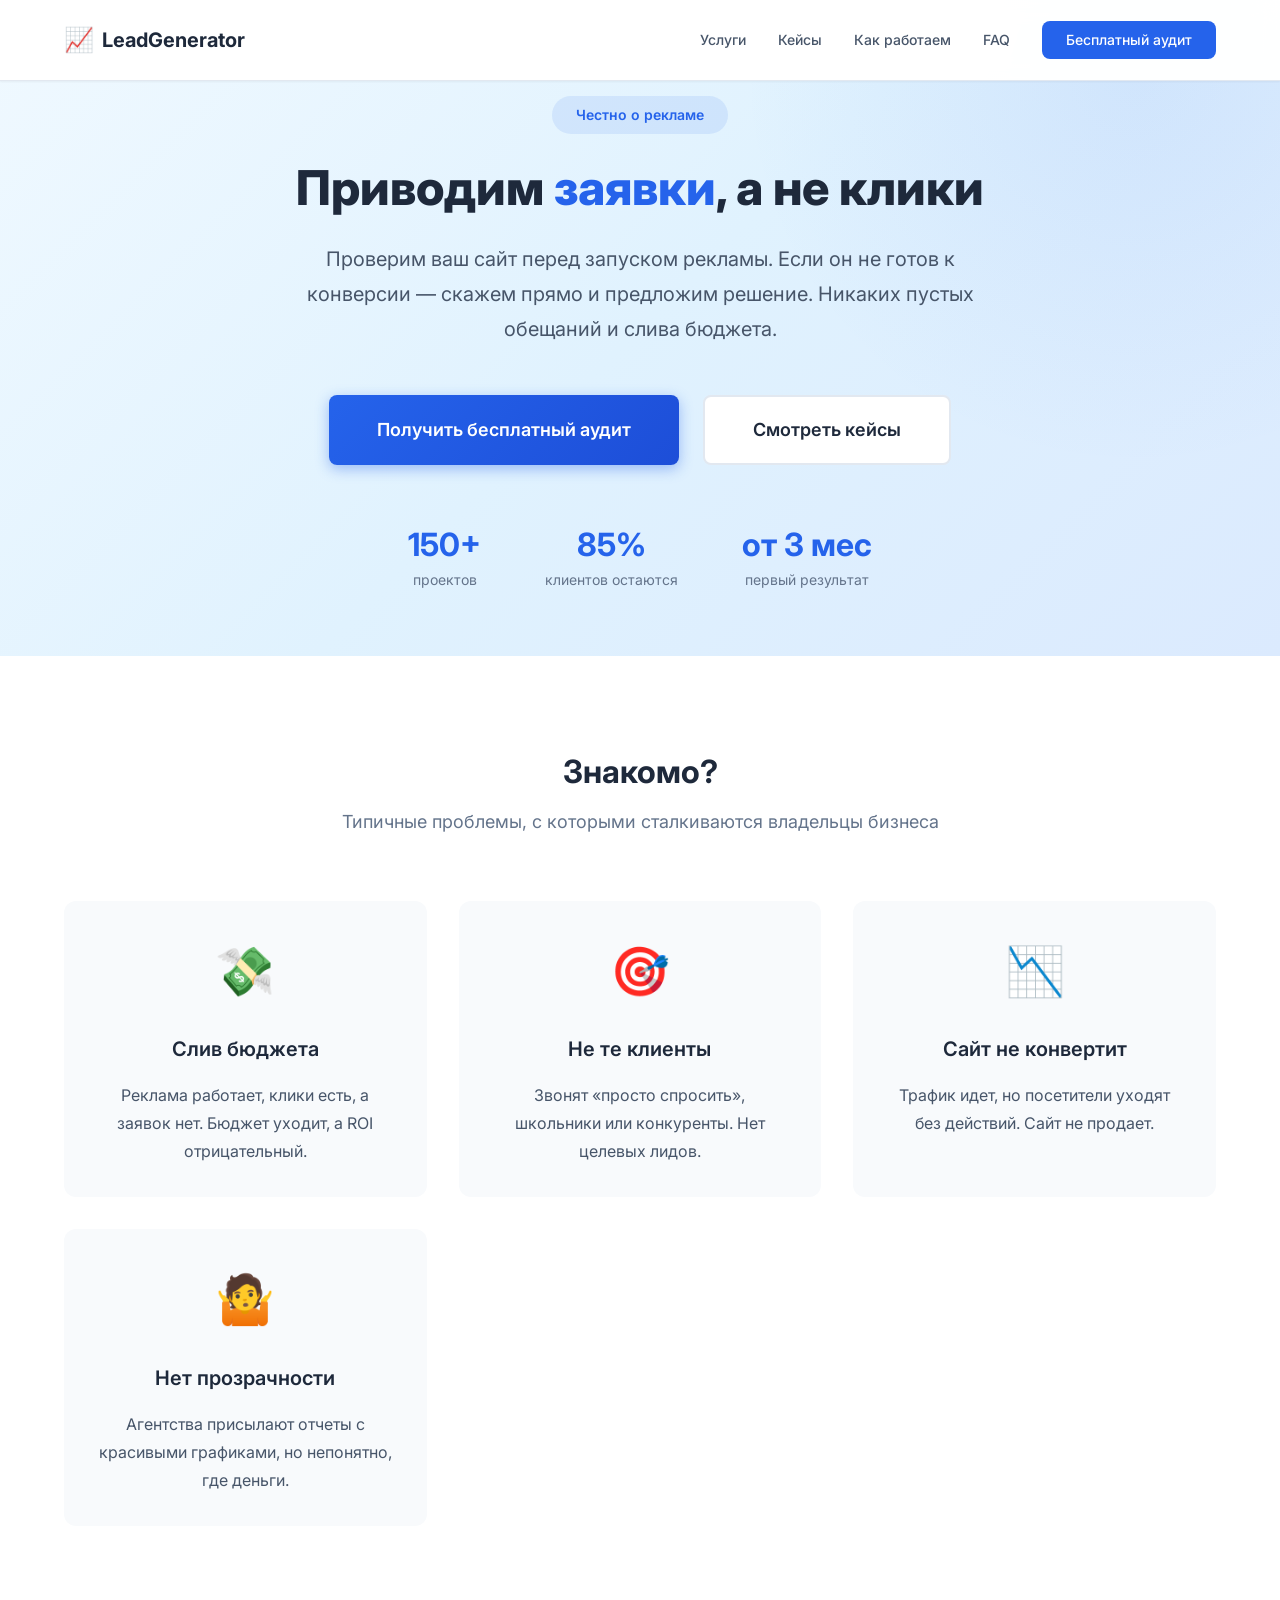
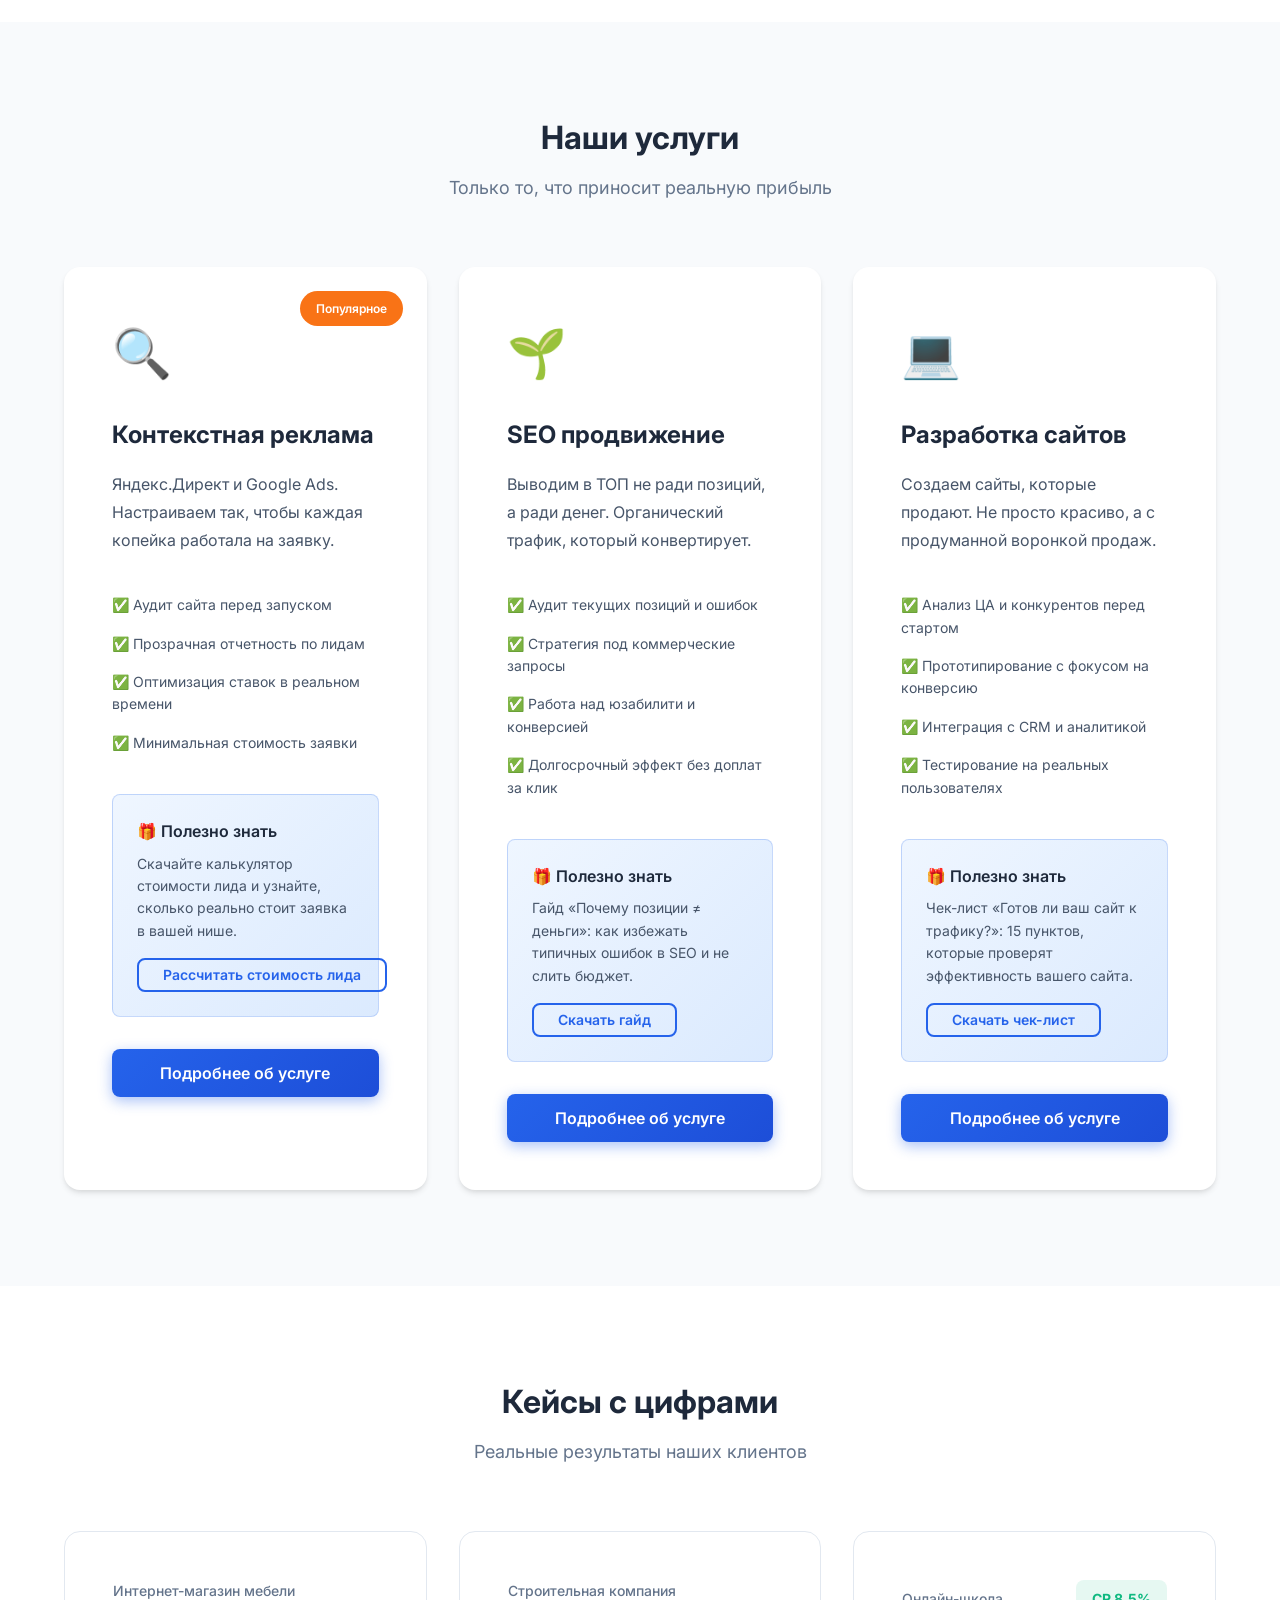
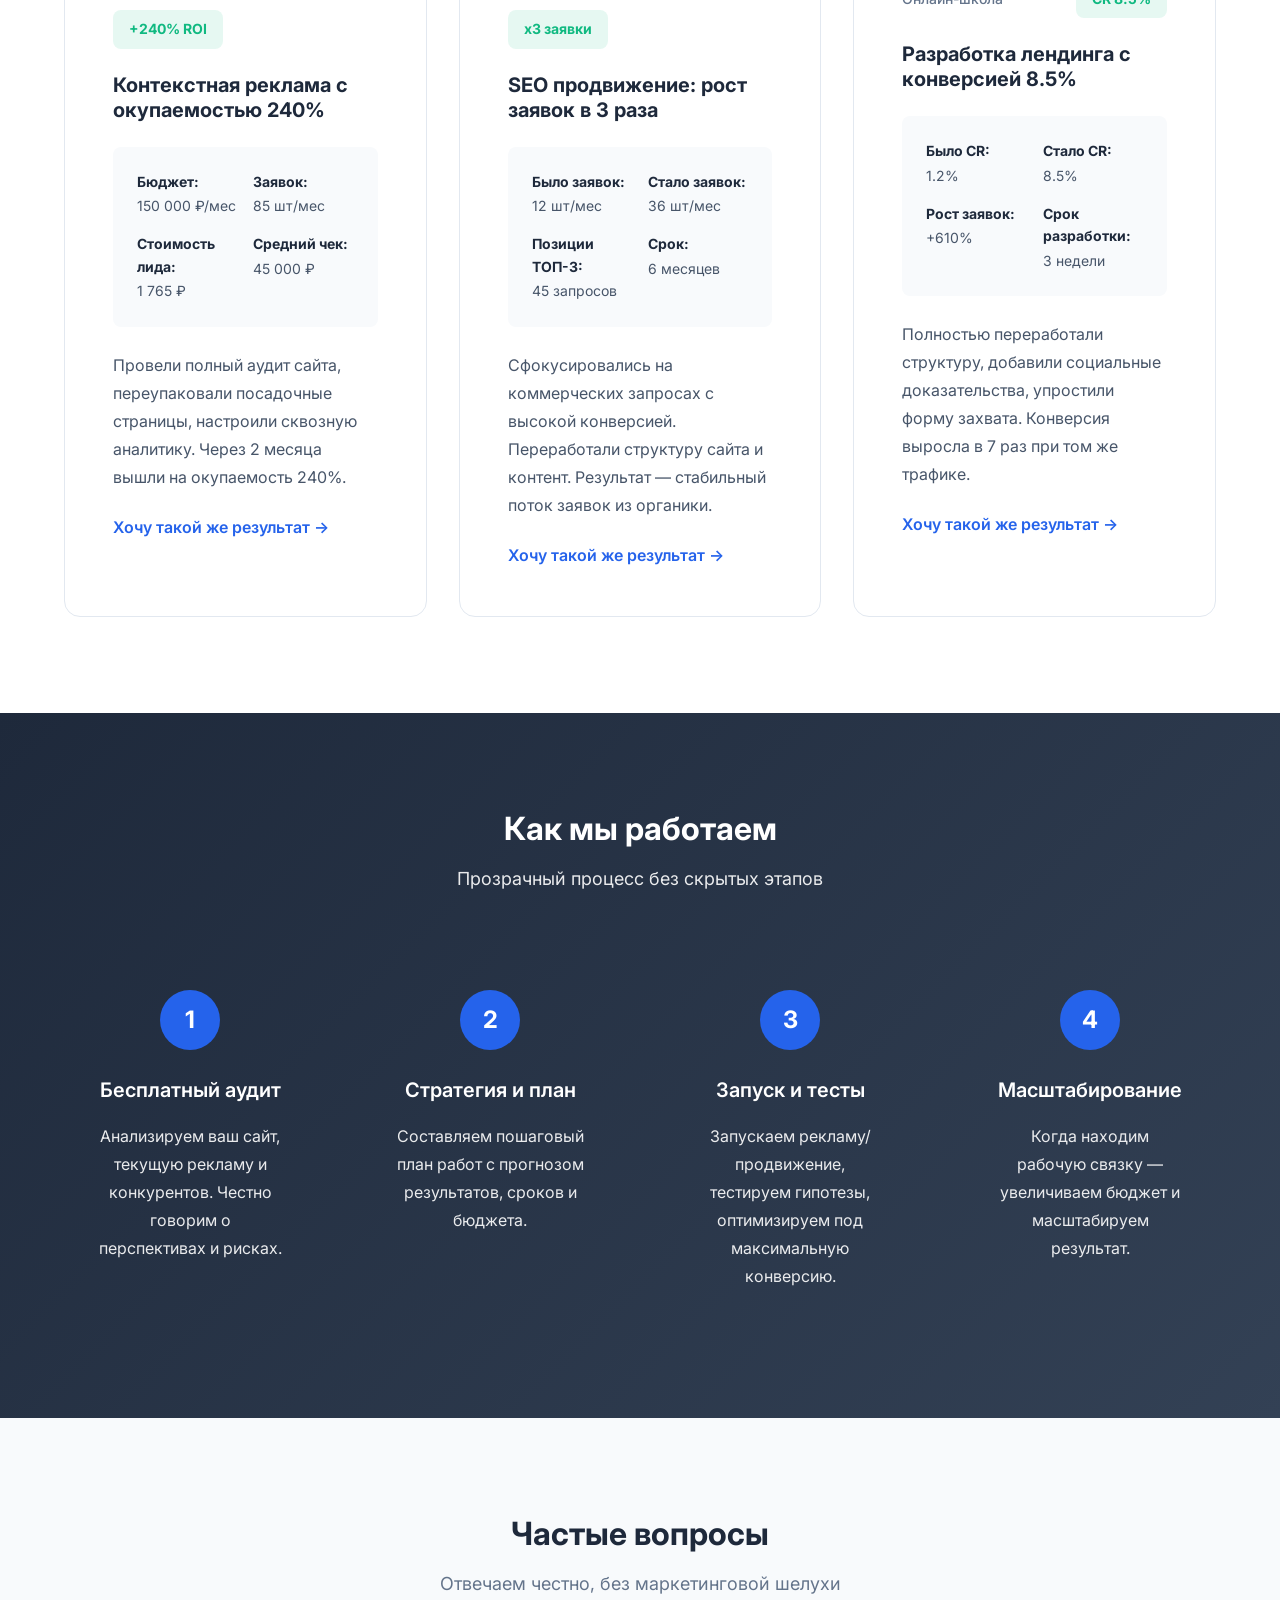
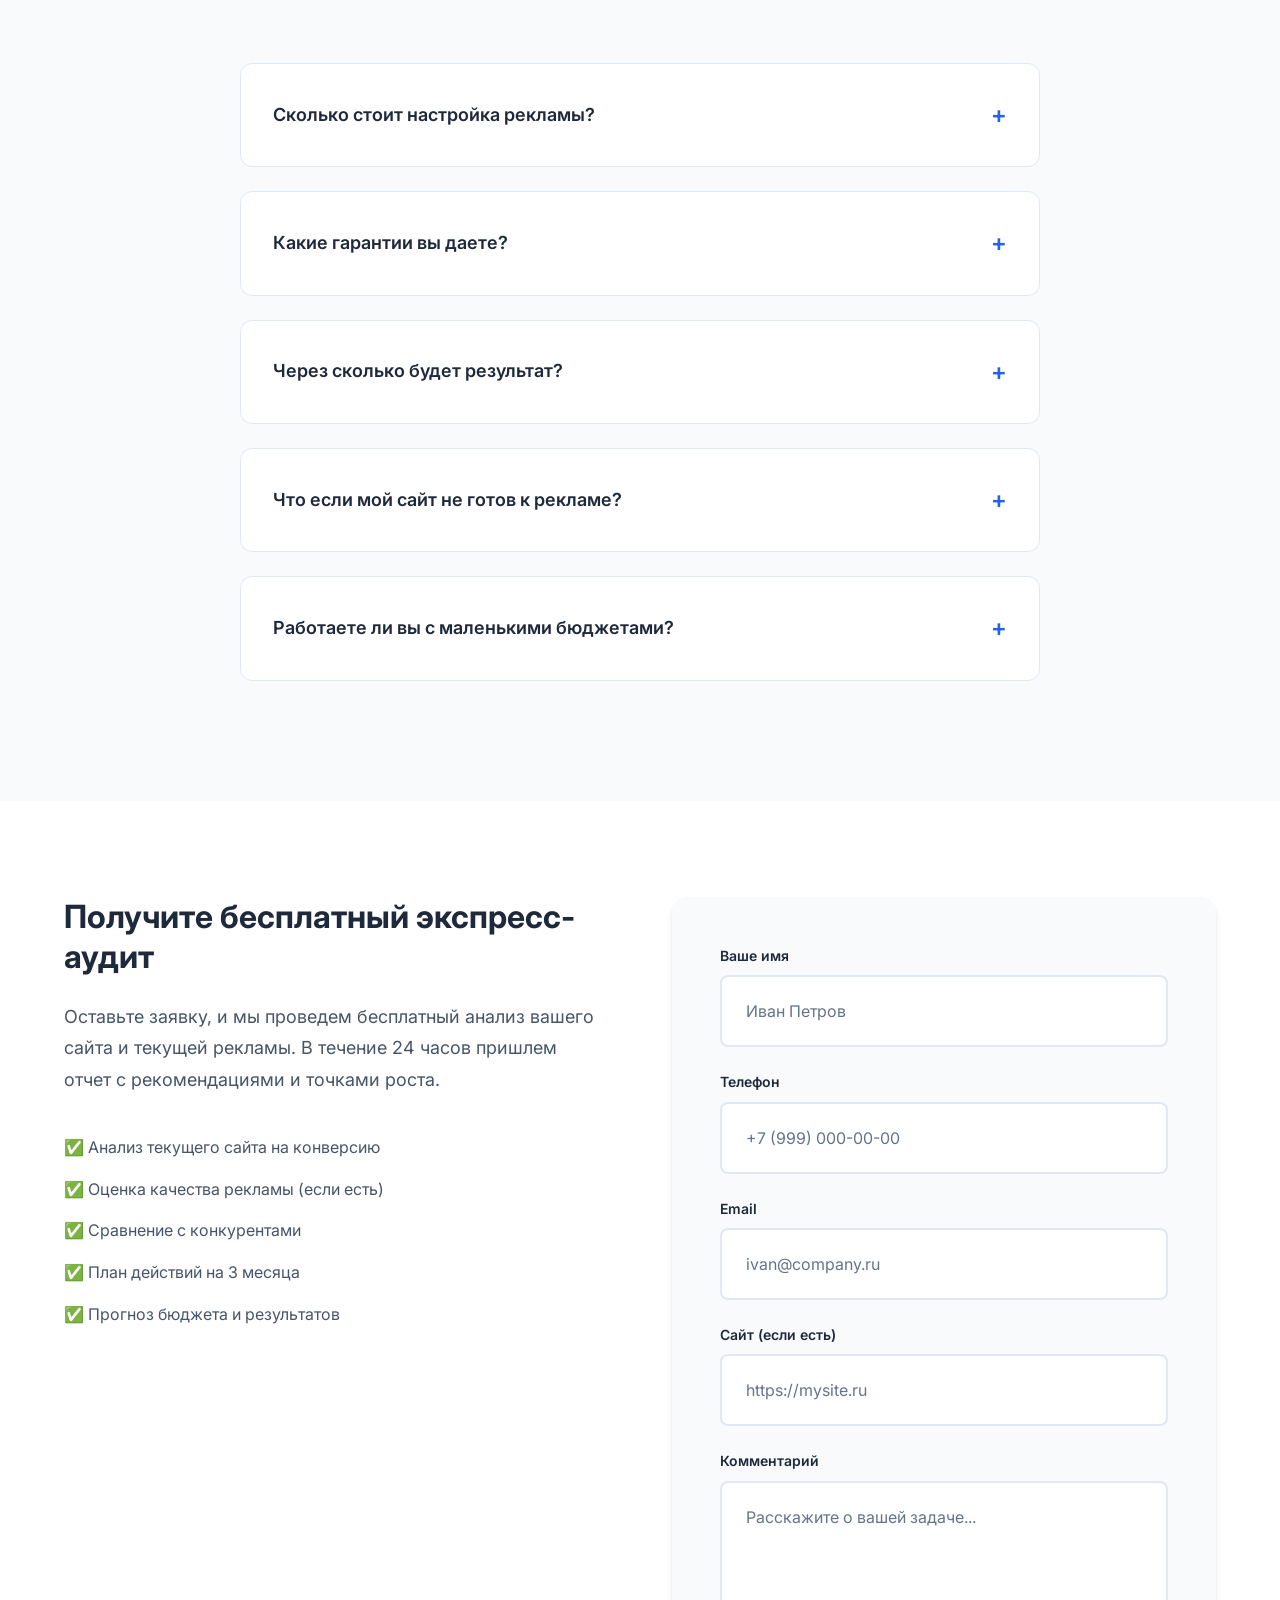
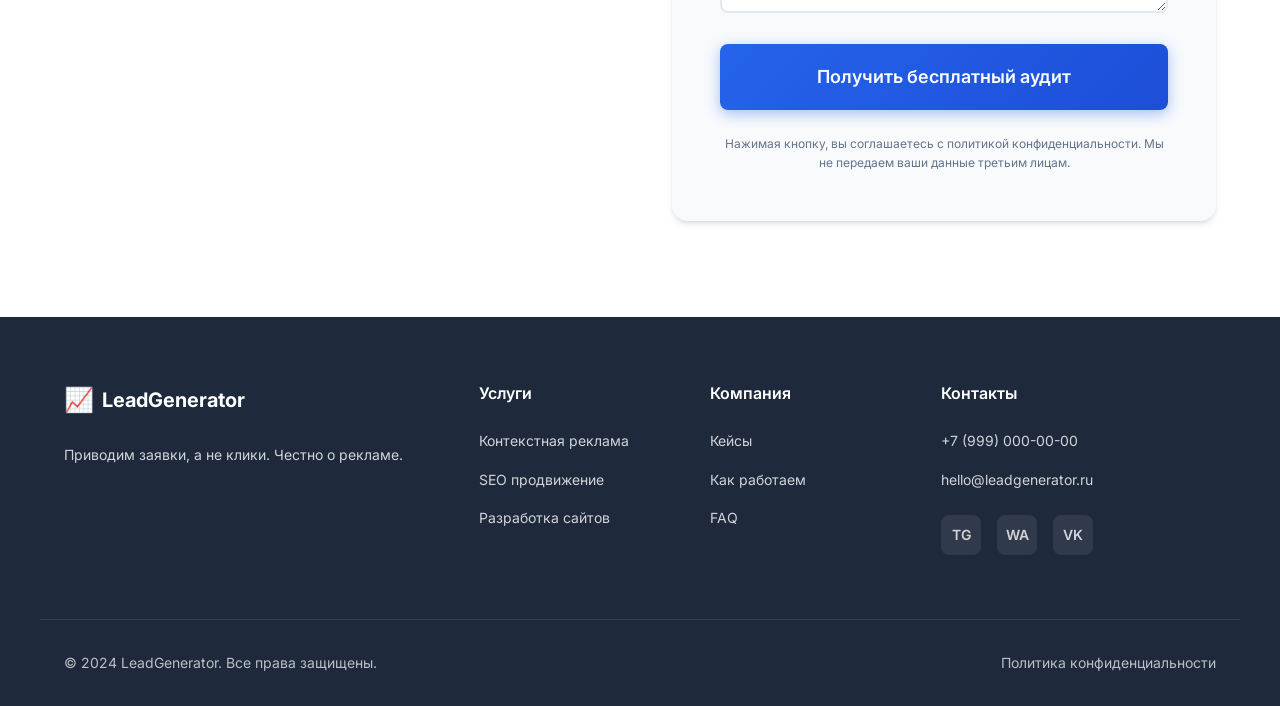
==== commit 63294c1d: "Merge pull request #7 from arxevariys/seo-кластеризация-и-очистка-46513 Seo кластеризация и очистка " ====
--- a/index.html
+++ b/index.html
@@ -84,26 +84,26 @@
     <!-- Pain Points -->
     <section class="pain-points">
         <div class="container">
-            <h2 class="section-title reveal">Знакомо?</h2>
-            <p class="section-subtitle reveal reveal-delay-1">Типичные проблемы, с которыми сталкиваются владельцы бизнеса</p>
+            <h2 class="section-title">Знакомо?</h2>
+            <p class="section-subtitle">Типичные проблемы, с которыми сталкиваются владельцы бизнеса</p>
             
             <div class="pain-grid">
-                <div class="pain-card reveal reveal-delay-1">
+                <div class="pain-card">
                     <div class="pain-icon">💸</div>
                     <h3>Слив бюджета</h3>
                     <p>Реклама работает, клики есть, а заявок нет. Бюджет уходит, а ROI отрицательный.</p>
                 </div>
-                <div class="pain-card reveal reveal-delay-2">
+                <div class="pain-card">
                     <div class="pain-icon">🎯</div>
                     <h3>Не те клиенты</h3>
                     <p>Звонят «просто спросить», школьники или конкуренты. Нет целевых лидов.</p>
                 </div>
-                <div class="pain-card reveal reveal-delay-3">
+                <div class="pain-card">
                     <div class="pain-icon">📉</div>
                     <h3>Сайт не конвертит</h3>
                     <p>Трафик идет, но посетители уходят без действий. Сайт не продает.</p>
                 </div>
-                <div class="pain-card reveal reveal-delay-1">
+                <div class="pain-card">
                     <div class="pain-icon">🤷</div>
                     <h3>Нет прозрачности</h3>
                     <p>Агентства присылают отчеты с красивыми графиками, но непонятно, где деньги.</p>
@@ -115,12 +115,12 @@
     <!-- Services -->
     <section id="services" class="services">
         <div class="container">
-            <h2 class="section-title reveal">Наши услуги</h2>
-            <p class="section-subtitle reveal reveal-delay-1">Только то, что приносит реальную прибыль</p>
+            <h2 class="section-title">Наши услуги</h2>
+            <p class="section-subtitle">Только то, что приносит реальную прибыль</p>
             
             <div class="services-grid">
                 <!-- Context Service -->
-                <article class="service-card reveal reveal-delay-1">
+                <article class="service-card">
                     <div class="service-badge">Популярное</div>
                     <div class="service-icon">🔍</div>
                     <h3>Контекстная реклама</h3>
@@ -143,7 +143,7 @@
                 </article>
 
                 <!-- SEO Service -->
-                <article class="service-card reveal reveal-delay-2">
+                <article class="service-card">
                     <div class="service-icon">🌱</div>
                     <h3>SEO продвижение</h3>
                     <p class="service-desc">Выводим в ТОП не ради позиций, а ради денег. Органический трафик, который конвертирует.</p>
@@ -165,7 +165,7 @@
                 </article>
 
                 <!-- Development Service -->
-                <article class="service-card reveal reveal-delay-3">
+                <article class="service-card">
                     <div class="service-icon">💻</div>
                     <h3>Разработка сайтов</h3>
                     <p class="service-desc">Создаем сайты, которые продают. Не просто красиво, а с продуманной воронкой продаж.</p>
@@ -192,11 +192,11 @@
     <!-- Cases -->
     <section id="cases" class="cases">
         <div class="container">
-            <h2 class="section-title reveal">Кейсы с цифрами</h2>
-            <p class="section-subtitle reveal reveal-delay-1">Реальные результаты наших клиентов</p>
+            <h2 class="section-title">Кейсы с цифрами</h2>
+            <p class="section-subtitle">Реальные результаты наших клиентов</p>
             
             <div class="cases-grid">
-                <article class="case-card reveal reveal-delay-1">
+                <article class="case-card">
                     <div class="case-header">
                         <span class="case-category">Интернет-магазин мебели</span>
                         <span class="case-result">+240% ROI</span>
@@ -212,7 +212,7 @@
                     <a href="#contact" class="btn btn-link">Хочу такой же результат →</a>
                 </article>
 
-                <article class="case-card reveal reveal-delay-2">
+                <article class="case-card">
                     <div class="case-header">
                         <span class="case-category">Строительная компания</span>
                         <span class="case-result">x3 заявки</span>
@@ -228,7 +228,7 @@
                     <a href="#contact" class="btn btn-link">Хочу такой же результат →</a>
                 </article>
 
-                <article class="case-card reveal reveal-delay-3">
+                <article class="case-card">
                     <div class="case-header">
                         <span class="case-category">Онлайн-школа</span>
                         <span class="case-result">CR 8.5%</span>
@@ -250,26 +250,26 @@
     <!-- Process -->
     <section id="process" class="process">
         <div class="container">
-            <h2 class="section-title reveal">Как мы работаем</h2>
-            <p class="section-subtitle reveal reveal-delay-1">Прозрачный процесс без скрытых этапов</p>
+            <h2 class="section-title">Как мы работаем</h2>
+            <p class="section-subtitle">Прозрачный процесс без скрытых этапов</p>
             
             <div class="process-steps">
-                <div class="process-step reveal reveal-delay-1">
+                <div class="process-step">
                     <div class="step-number">1</div>
                     <h3>Бесплатный аудит</h3>
                     <p>Анализируем ваш сайт, текущую рекламу и конкурентов. Честно говорим о перспективах и рисках.</p>
                 </div>
-                <div class="process-step reveal reveal-delay-2">
+                <div class="process-step">
                     <div class="step-number">2</div>
                     <h3>Стратегия и план</h3>
                     <p>Составляем пошаговый план работ с прогнозом результатов, сроков и бюджета.</p>
                 </div>
-                <div class="process-step reveal reveal-delay-3">
+                <div class="process-step">
                     <div class="step-number">3</div>
                     <h3>Запуск и тесты</h3>
                     <p>Запускаем рекламу/продвижение, тестируем гипотезы, оптимизируем под максимальную конверсию.</p>
                 </div>
-                <div class="process-step reveal reveal-delay-1">
+                <div class="process-step">
                     <div class="step-number">4</div>
                     <h3>Масштабирование</h3>
                     <p>Когда находим рабочую связку — увеличиваем бюджет и масштабируем результат.</p>
@@ -281,11 +281,11 @@
     <!-- FAQ -->
     <section id="faq" class="faq">
         <div class="container">
-            <h2 class="section-title reveal">Частые вопросы</h2>
-            <p class="section-subtitle reveal reveal-delay-1">Отвечаем честно, без маркетинговой шелухи</p>
+            <h2 class="section-title">Частые вопросы</h2>
+            <p class="section-subtitle">Отвечаем честно, без маркетинговой шелухи</p>
             
             <div class="faq-list">
-                <details class="faq-item reveal reveal-delay-1">
+                <details class="faq-item">
                     <summary class="faq-question">
                         <span>Сколько стоит настройка рекламы?</span>
                         <span class="faq-icon">+</span>
@@ -295,7 +295,7 @@
                     </div>
                 </details>
                 
-                <details class="faq-item reveal reveal-delay-2">
+                <details class="faq-item">
                     <summary class="faq-question">
                         <span>Какие гарантии вы даете?</span>
                         <span class="faq-icon">+</span>
@@ -305,7 +305,7 @@
                     </div>
                 </details>
                 
-                <details class="faq-item reveal reveal-delay-3">
+                <details class="faq-item">
                     <summary class="faq-question">
                         <span>Через сколько будет результат?</span>
                         <span class="faq-icon">+</span>
@@ -315,7 +315,7 @@
                     </div>
                 </details>
                 
-                <details class="faq-item reveal reveal-delay-1">
+                <details class="faq-item">
                     <summary class="faq-question">
                         <span>Что если мой сайт не готов к рекламе?</span>
                         <span class="faq-icon">+</span>
@@ -325,7 +325,7 @@
                     </div>
                 </details>
                 
-                <details class="faq-item reveal reveal-delay-2">
+                <details class="faq-item">
                     <summary class="faq-question">
                         <span>Работаете ли вы с маленькими бюджетами?</span>
                         <span class="faq-icon">+</span>
--- a/style.css
+++ b/style.css
@@ -2,40 +2,20 @@
    CSS Variables & Reset
    ======================================== */
 :root {
-    /* Colors - Enhanced Modern Palette */
-    --primary: #3b82f6;
-    --primary-dark: #2563eb;
-    --primary-light: #60a5fa;
-    --primary-glow: rgba(59, 130, 246, 0.5);
-    
+    /* Colors */
+    --primary: #2563eb;
+    --primary-dark: #1d4ed8;
+    --primary-light: #3b82f6;
     --secondary: #f97316;
     --secondary-dark: #ea580c;
-    --secondary-light: #fb923c;
-    --secondary-glow: rgba(249, 115, 22, 0.5);
-    
-    --accent: #8b5cf6;
-    --accent-light: #a78bfa;
-    --accent-glow: rgba(139, 92, 246, 0.5);
-    
-    --text-dark: #0f172a;
-    --text-medium: #334155;
+    --text-dark: #1e293b;
+    --text-medium: #475569;
     --text-light: #64748b;
-    --text-muted: #94a3b8;
-    
     --bg-light: #f8fafc;
-    --bg-gradient: linear-gradient(135deg, #f0f9ff 0%, #e0f2fe 50%, #dbeafe 100%);
     --bg-white: #ffffff;
-    --bg-glass: rgba(255, 255, 255, 0.85);
-    
     --border: #e2e8f0;
-    --border-light: #f1f5f9;
-    
     --success: #10b981;
-    --success-light: #34d399;
-    --success-glow: rgba(16, 185, 129, 0.4);
-    
     --error: #ef4444;
-    --error-light: #f87171;
     
     /* Spacing */
     --space-xs: 0.5rem;
@@ -45,7 +25,6 @@
     --space-xl: 3rem;
     --space-2xl: 4rem;
     --space-3xl: 6rem;
-    --space-4xl: 8rem;
     
     /* Typography */
     --font-family: 'Inter', -apple-system, BlinkMacSystemFont, 'Segoe UI', sans-serif;
@@ -57,51 +36,34 @@
     --font-size-2xl: 1.5rem;
     --font-size-3xl: 2rem;
     --font-size-4xl: 2.5rem;
-    --font-size-5xl: 3.5rem;
-    --font-size-6xl: 4.5rem;
+    --font-size-5xl: 3rem;
     
     /* Line Heights */
-    --line-height-tight: 1.1;
-    --line-height-snug: 1.35;
+    --line-height-tight: 1.25;
     --line-height-base: 1.6;
     --line-height-relaxed: 1.75;
     
-    /* Letter Spacing */
-    --tracking-tight: -0.025em;
-    --tracking-normal: 0;
-    --tracking-wide: 0.025em;
-    
     /* Borders */
     --radius-sm: 0.375rem;
-    --radius-md: 0.75rem;
-    --radius-lg: 1rem;
-    --radius-xl: 1.5rem;
-    --radius-2xl: 2rem;
+    --radius-md: 0.5rem;
+    --radius-lg: 0.75rem;
+    --radius-xl: 1rem;
     --radius-full: 9999px;
     
-    /* Shadows - Enhanced Multi-layer */
-    --shadow-xs: 0 1px 2px 0 rgba(0, 0, 0, 0.05);
-    --shadow-sm: 0 2px 4px -1px rgba(0, 0, 0, 0.06), 0 1px 2px -1px rgba(0, 0, 0, 0.04);
-    --shadow-md: 0 4px 8px -2px rgba(0, 0, 0, 0.1), 0 2px 4px -2px rgba(0, 0, 0, 0.06);
-    --shadow-lg: 0 10px 20px -5px rgba(0, 0, 0, 0.12), 0 4px 8px -4px rgba(0, 0, 0, 0.08);
-    --shadow-xl: 0 20px 30px -8px rgba(0, 0, 0, 0.15), 0 8px 16px -6px rgba(0, 0, 0, 0.1);
-    --shadow-2xl: 0 30px 50px -12px rgba(0, 0, 0, 0.2), 0 12px 24px -8px rgba(0, 0, 0, 0.15);
-    --shadow-inner: inset 0 2px 4px 0 rgba(0, 0, 0, 0.04);
-    
-    /* Glowing Shadows */
-    --shadow-primary-glow: 0 0 40px rgba(59, 130, 246, 0.3);
-    --shadow-secondary-glow: 0 0 40px rgba(249, 115, 22, 0.3);
-    --shadow-accent-glow: 0 0 40px rgba(139, 92, 246, 0.3);
+    /* Shadows */
+    --shadow-sm: 0 1px 2px 0 rgba(0, 0, 0, 0.05);
+    --shadow-md: 0 4px 6px -1px rgba(0, 0, 0, 0.1), 0 2px 4px -1px rgba(0, 0, 0, 0.06);
+    --shadow-lg: 0 10px 15px -3px rgba(0, 0, 0, 0.1), 0 4px 6px -2px rgba(0, 0, 0, 0.05);
+    --shadow-xl: 0 20px 25px -5px rgba(0, 0, 0, 0.1), 0 10px 10px -5px rgba(0, 0, 0, 0.04);
     
     /* Transitions */
-    --transition-fast: 150ms cubic-bezier(0.4, 0, 0.2, 1);
-    --transition-base: 300ms cubic-bezier(0.4, 0, 0.2, 1);
-    --transition-slow: 500ms cubic-bezier(0.4, 0, 0.2, 1);
-    --transition-bounce: 600ms cubic-bezier(0.34, 1.56, 0.64, 1);
+    --transition-fast: 150ms ease;
+    --transition-base: 250ms ease;
+    --transition-slow: 350ms ease;
     
     /* Container */
-    --container-max: 1280px;
-    --container-padding: 2rem;
+    --container-max: 1200px;
+    --container-padding: 1.5rem;
 }
 
 /* Reset */
@@ -165,53 +127,26 @@
 }
 
 .section-title {
-    font-size: var(--font-size-4xl);
-    font-weight: 800;
+    font-size: var(--font-size-3xl);
+    font-weight: 700;
     color: var(--text-dark);
     text-align: center;
-    margin-bottom: var(--space-md);
+    margin-bottom: var(--space-sm);
     line-height: var(--line-height-tight);
-    letter-spacing: var(--tracking-tight);
-}
-
-@media (min-width: 768px) {
-    .section-title {
-        font-size: var(--font-size-5xl);
-    }
 }
 
 .section-subtitle {
     font-size: var(--font-size-lg);
-    color: var(--text-medium);
+    color: var(--text-light);
     text-align: center;
     max-width: 600px;
     margin: 0 auto var(--space-2xl);
-    line-height: var(--line-height-relaxed);
 }
 
 .highlight {
     color: var(--primary);
     position: relative;
     display: inline-block;
-    background: linear-gradient(135deg, var(--primary-light), var(--primary));
-    -webkit-background-clip: text;
-    background-clip: text;
-    -webkit-text-fill-color: transparent;
-}
-
-/* Gradient Text */
-.gradient-text-primary {
-    background: linear-gradient(135deg, var(--primary-light), var(--primary), var(--accent));
-    -webkit-background-clip: text;
-    background-clip: text;
-    -webkit-text-fill-color: transparent;
-}
-
-.gradient-text-secondary {
-    background: linear-gradient(135deg, var(--secondary-light), var(--secondary));
-    -webkit-background-clip: text;
-    background-clip: text;
-    -webkit-text-fill-color: transparent;
 }
 
 /* ========================================
@@ -230,85 +165,55 @@
     transition: all var(--transition-base);
     text-align: center;
     white-space: nowrap;
-    position: relative;
-    overflow: hidden;
 }
 
 .btn-primary {
-    background: linear-gradient(135deg, var(--primary-light) 0%, var(--primary) 50%, var(--primary-dark) 100%);
+    background: linear-gradient(135deg, var(--primary) 0%, var(--primary-dark) 100%);
     color: white;
-    box-shadow: 0 4px 14px 0 var(--primary-glow);
-    border: 1px solid rgba(255, 255, 255, 0.2);
+    box-shadow: 0 4px 14px 0 rgba(37, 99, 235, 0.39);
 }
 
 .btn-primary:hover {
-    transform: translateY(-3px);
-    box-shadow: 0 8px 25px 0 var(--primary-glow), 0 0 20px rgba(59, 130, 246, 0.4);
-    background: linear-gradient(135deg, var(--primary) 0%, var(--primary-light) 50%, var(--primary) 100%);
-}
-
-.btn-primary:active {
-    transform: translateY(-1px);
+    transform: translateY(-2px);
+    box-shadow: 0 6px 20px 0 rgba(37, 99, 235, 0.45);
 }
 
 .btn-secondary {
     background: var(--bg-white);
     color: var(--text-dark);
     border: 2px solid var(--border);
-    box-shadow: var(--shadow-sm);
 }
 
 .btn-secondary:hover {
     border-color: var(--primary);
     color: var(--primary);
-    box-shadow: var(--shadow-md);
-    transform: translateY(-2px);
 }
 
 .btn-outline {
     background: transparent;
     color: var(--primary);
     border: 2px solid var(--primary);
-    box-shadow: inset 0 0 0 0 var(--primary);
 }
 
 .btn-outline:hover {
     background: var(--primary);
     color: white;
-    box-shadow: 0 0 20px var(--primary-glow);
-    transform: translateY(-2px);
-}
-
-.btn-accent {
-    background: linear-gradient(135deg, var(--accent-light) 0%, var(--accent) 100%);
-    color: white;
-    box-shadow: 0 4px 14px 0 var(--accent-glow);
-}
-
-.btn-accent:hover {
-    transform: translateY(-3px);
-    box-shadow: 0 8px 25px 0 var(--accent-glow), 0 0 20px rgba(139, 92, 246, 0.4);
 }
 
 .btn-link {
     color: var(--primary);
     padding: 0;
     font-weight: 600;
-    background: linear-gradient(to right, var(--primary), var(--accent));
-    -webkit-background-clip: text;
-    background-clip: text;
-    -webkit-text-fill-color: transparent;
 }
 
 .btn-link:hover {
-    opacity: 0.8;
-    text-decoration: none;
+    color: var(--primary-dark);
+    text-decoration: underline;
 }
 
 .btn-large {
     padding: var(--space-md) var(--space-xl);
     font-size: var(--font-size-lg);
-    border-radius: var(--radius-lg);
 }
 
 .btn-small {
@@ -318,22 +223,6 @@
 
 .btn-full {
     width: 100%;
-}
-
-/* Button Glow Effect */
-.btn::after {
-    content: '';
-    position: absolute;
-    top: 0;
-    left: -100%;
-    width: 100%;
-    height: 100%;
-    background: linear-gradient(90deg, transparent, rgba(255, 255, 255, 0.2), transparent);
-    transition: left 0.5s ease;
-}
-
-.btn:hover::after {
-    left: 100%;
 }
 
 /* ========================================
@@ -345,14 +234,13 @@
     left: 0;
     right: 0;
     z-index: 1000;
-    background: rgba(255, 255, 255, 0.95);
-    backdrop-filter: blur(20px) saturate(180%);
-    border-bottom: 1px solid var(--border-light);
-    box-shadow: var(--shadow-md);
-}
-
-.header-content,
-.header-container {
+    background: rgba(255, 255, 255, 0.98);
+    backdrop-filter: blur(10px);
+    border-bottom: 1px solid var(--border);
+    box-shadow: var(--shadow-sm);
+}
+
+.header-content {
     display: flex;
     align-items: center;
     justify-content: space-between;
@@ -365,19 +253,12 @@
     align-items: center;
     gap: var(--space-xs);
     font-size: var(--font-size-xl);
-    font-weight: 800;
-    color: var(--text-dark);
-    letter-spacing: var(--tracking-tight);
-    transition: transform var(--transition-fast);
-}
-
-.logo:hover {
-    transform: scale(1.02);
+    font-weight: 700;
+    color: var(--text-dark);
 }
 
 .logo-icon {
     font-size: var(--font-size-2xl);
-    filter: drop-shadow(0 2px 4px rgba(59, 130, 246, 0.3));
 }
 
 .nav {
@@ -390,108 +271,22 @@
     font-size: var(--font-size-sm);
     font-weight: 500;
     color: var(--text-medium);
-    transition: all var(--transition-fast);
-    position: relative;
-    padding: 4px 0;
-}
-
-.nav-link::after {
-    content: '';
-    position: absolute;
-    bottom: 0;
-    left: 0;
-    width: 0;
-    height: 2px;
-    background: linear-gradient(90deg, var(--primary), var(--accent));
-    border-radius: var(--radius-full);
-    transition: width var(--transition-base);
+    transition: color var(--transition-fast);
 }
 
 .nav-link:hover {
     color: var(--primary);
 }
 
-.nav-link:hover::after {
-    width: 100%;
-}
-
-.nav-link--active {
-    color: var(--primary);
-    font-weight: 600;
-}
-
-.nav-link--active::after {
-    width: 100%;
-}
-
 .nav-cta {
     padding: var(--space-xs) var(--space-md);
-    background: linear-gradient(135deg, var(--primary-light), var(--primary));
+    background: var(--primary);
     color: white !important;
     border-radius: var(--radius-md);
-    box-shadow: 0 2px 8px rgba(59, 130, 246, 0.3);
-    transition: all var(--transition-base);
 }
 
 .nav-cta:hover {
-    background: linear-gradient(135deg, var(--primary), var(--primary-dark));
-    box-shadow: 0 4px 12px rgba(59, 130, 246, 0.4);
-    transform: translateY(-1px);
-}
-
-/* Mobile Menu */
-.mobile-menu {
-    position: fixed;
-    top: 80px;
-    left: 0;
-    right: 0;
-    background: var(--bg-white);
-    border-bottom: 1px solid var(--border);
-    box-shadow: var(--shadow-lg);
-    padding: var(--space-lg);
-    display: flex;
-    flex-direction: column;
-    gap: var(--space-md);
-    transform: translateY(-150%);
-    opacity: 0;
-    visibility: hidden;
-    transition: all var(--transition-base);
-    z-index: 999;
-}
-
-.mobile-menu.active {
-    transform: translateY(0);
-    opacity: 1;
-    visibility: visible;
-}
-
-.mobile-menu-link {
-    font-size: var(--font-size-lg);
-    font-weight: 500;
-    color: var(--text-medium);
-    padding: var(--space-sm) 0;
-    border-bottom: 1px solid var(--border);
-    transition: color var(--transition-fast);
-}
-
-.mobile-menu-link:last-child {
-    border-bottom: none;
-}
-
-.mobile-menu-link:hover,
-.mobile-menu-link--active {
-    color: var(--primary);
-    font-weight: 600;
-}
-
-.header-cta {
-    display: inline-flex;
-}
-
-@media (max-width: 768px) {
-    .header-cta {
-        display: none;
-    }
+    background: var(--primary-dark);
 }
 
 .mobile-menu-btn {
@@ -509,13 +304,12 @@
     transition: all var(--transition-fast);
 }
 
-
-/* ========================================
-   Hero Section - Enhanced
+/* ========================================
+   Hero Section
    ======================================== */
 .hero {
-    padding: var(--space-4xl) 0 var(--space-3xl);
-    background: linear-gradient(135deg, #f0f9ff 0%, #e0f2fe 40%, #dbeafe 70%, #bfdbfe 100%);
+    padding: var(--space-3xl) 0 var(--space-2xl);
+    background: linear-gradient(135deg, #f0f9ff 0%, #e0f2fe 50%, #dbeafe 100%);
     position: relative;
     overflow: hidden;
 }
@@ -523,126 +317,46 @@
 .hero::before {
     content: '';
     position: absolute;
-    top: -30%;
-    right: -10%;
-    width: 900px;
-    height: 900px;
-    background: radial-gradient(circle, rgba(59, 130, 246, 0.12) 0%, transparent 60%);
+    top: -50%;
+    right: -20%;
+    width: 800px;
+    height: 800px;
+    background: radial-gradient(circle, rgba(37, 99, 235, 0.08) 0%, transparent 70%);
     border-radius: 50%;
-    animation: pulse 8s ease-in-out infinite;
-}
-
-.hero::after {
-    content: '';
-    position: absolute;
-    bottom: -20%;
-    left: -10%;
-    width: 700px;
-    height: 700px;
-    background: radial-gradient(circle, rgba(139, 92, 246, 0.08) 0%, transparent 60%);
-    border-radius: 50%;
-    animation: pulse 10s ease-in-out infinite reverse;
-}
-
-@keyframes pulse {
-    0%, 100% { transform: scale(1); opacity: 0.8; }
-    50% { transform: scale(1.1); opacity: 1; }
-}
-
-/* Hero variants */
-.hero--context .hero-badge { 
-    background: linear-gradient(135deg, rgba(59, 130, 246, 0.15), rgba(59, 130, 246, 0.2));
-    color: var(--primary-dark);
-}
-.hero--seo .hero-badge { 
-    background: linear-gradient(135deg, rgba(16, 185, 129, 0.15), rgba(16, 185, 129, 0.2));
-    color: #059669;
-}
-.hero--development .hero-badge { 
-    background: linear-gradient(135deg, rgba(249, 115, 22, 0.15), rgba(249, 115, 22, 0.2));
-    color: #ea580c;
 }
 
 .hero-content {
     position: relative;
     z-index: 1;
     text-align: center;
-    max-width: 1000px;
+    max-width: 900px;
 }
 
 .hero-badge {
-    display: inline-flex;
-    align-items: center;
-    gap: var(--space-xs);
-    padding: var(--space-xs) var(--space-lg);
-    background: linear-gradient(135deg, rgba(59, 130, 246, 0.1), rgba(59, 130, 246, 0.15));
+    display: inline-block;
+    padding: var(--space-xs) var(--space-md);
+    background: rgba(37, 99, 235, 0.1);
     color: var(--primary);
     font-size: var(--font-size-sm);
     font-weight: 600;
     border-radius: var(--radius-full);
-    margin-bottom: var(--space-lg);
-    border: 1px solid rgba(59, 130, 246, 0.2);
-    box-shadow: 0 2px 8px rgba(59, 130, 246, 0.1);
+    margin-bottom: var(--space-md);
 }
 
 .hero-title {
     font-size: var(--font-size-5xl);
-    font-weight: 900;
+    font-weight: 800;
     line-height: var(--line-height-tight);
-    letter-spacing: var(--tracking-tight);
-    margin-bottom: var(--space-lg);
-    background: linear-gradient(135deg, var(--text-dark) 0%, var(--text-medium) 100%);
-    -webkit-background-clip: text;
-    background-clip: text;
-    -webkit-text-fill-color: transparent;
-}
-
-@media (min-width: 768px) {
-    .hero-title {
-        font-size: var(--font-size-6xl);
-    }
+    color: var(--text-dark);
+    margin-bottom: var(--space-md);
 }
 
 .hero-subtitle {
     font-size: var(--font-size-xl);
     color: var(--text-medium);
     line-height: var(--line-height-relaxed);
-    max-width: 750px;
-    margin: 0 auto var(--space-2xl);
-}
-
-.hero-features {
-    display: flex;
-    justify-content: center;
-    gap: var(--space-lg);
-    flex-wrap: wrap;
-    margin-bottom: var(--space-xl);
-}
-
-.hero-feature {
-    display: flex;
-    align-items: center;
-    gap: var(--space-xs);
-    font-size: var(--font-size-base);
-    color: var(--text-medium);
-    background: rgba(255, 255, 255, 0.6);
-    padding: var(--space-xs) var(--space-md);
-    border-radius: var(--radius-full);
-    backdrop-filter: blur(4px);
-}
-
-.hero-feature-icon {
-    display: flex;
-    align-items: center;
-    justify-content: center;
-    width: 24px;
-    height: 24px;
-    background: linear-gradient(135deg, var(--success-light), var(--success));
-    color: white;
-    border-radius: 50%;
-    font-size: 14px;
-    font-weight: 700;
-    box-shadow: 0 2px 8px rgba(16, 185, 129, 0.3);
+    max-width: 700px;
+    margin: 0 auto var(--space-xl);
 }
 
 .hero-buttons {
@@ -653,264 +367,69 @@
     margin-bottom: var(--space-2xl);
 }
 
-.hero-note {
-    font-size: var(--font-size-sm);
-    color: var(--text-muted);
+.hero-trust {
+    display: flex;
+    justify-content: center;
+    gap: var(--space-2xl);
+    flex-wrap: wrap;
+}
+
+.trust-item {
     text-align: center;
-    max-width: 500px;
-    margin: 0 auto;
-}
-
-.hero-image {
-    display: none;
-}
-    .hero-content {
-        text-align: left;
-        max-width: 600px;
-    }
-    
-    .hero-features {
-        justify-content: flex-start;
-    }
-    
-    .hero-buttons {
-        justify-content: flex-start;
-    }
-    
-    .hero-note {
-        text-align: left;
-    }
-    
-    .hero-image {
-        display: block;
-        position: absolute;
-        right: 5%;
-        top: 50%;
-        transform: translateY(-50%);
-        width: 45%;
-        max-width: 500px;
-    }
-}
-
-.hero-card {
-    background: white;
-    border-radius: var(--radius-xl);
-    padding: var(--space-lg);
-    box-shadow: var(--shadow-xl);
-    border: 1px solid var(--border);
-}
-
-.hero-card-header {
-    display: flex;
-    align-items: center;
-    gap: var(--space-sm);
-    margin-bottom: var(--space-md);
-    padding-bottom: var(--space-md);
-    border-bottom: 1px solid var(--border);
-}
-
-.hero-card-icon {
-    font-size: 1.5rem;
-}
-
-.hero-card-title {
-    font-size: var(--font-size-base);
-    font-weight: 600;
-    color: var(--text-dark);
-}
-
-.hero-card-metrics {
-    display: grid;
-    grid-template-columns: repeat(2, 1fr);
-    gap: var(--space-md);
-    margin-bottom: var(--space-md);
-}
-
-.hero-card-metric {
-    text-align: center;
-}
-
-.hero-card-value {
+}
+
+.trust-number {
     display: block;
-    font-size: var(--font-size-2xl);
+    font-size: var(--font-size-3xl);
     font-weight: 700;
     color: var(--primary);
     line-height: 1;
 }
 
-.hero-card-label {
-    display: block;
-    font-size: var(--font-size-xs);
-    color: var(--text-light);
-    margin-top: 4px;
-}
-
-.hero-card-chart {
-    background: linear-gradient(135deg, #eff6ff 0%, #dbeafe 100%);
-    border-radius: var(--radius-md);
-    padding: var(--space-md);
-    height: 80px;
-    display: flex;
-    align-items: flex-end;
-    gap: 4px;
-}
-
-.hero-chart-bar,
-.chart-bar {
-    flex: 1;
-    background: var(--primary);
-    border-radius: 4px 4px 0 0;
-    opacity: 0.8;
-    transition: all var(--transition-base);
-}
-
-.chart-bar--highlight {
-    background: var(--secondary);
-    opacity: 1;
-}
-
-/* Calculator Mockup */
-.calculator-mockup {
-    background: white;
-    border-radius: var(--radius-xl);
-    padding: var(--space-xl);
-    box-shadow: var(--shadow-xl);
-    border: 1px solid var(--border);
-    max-width: 400px;
-    width: 100%;
-}
-
-.calc-screen {
-    background: var(--bg-light);
-    border-radius: var(--radius-lg);
-    padding: var(--space-lg);
-}
-
-.calc-row {
-    display: flex;
-    justify-content: space-between;
-    align-items: center;
-    padding: var(--space-sm) 0;
-    border-bottom: 1px solid var(--border);
-    font-size: var(--font-size-base);
-}
-
-.calc-row:last-child {
-    border-bottom: none;
-}
-
-.calc-value {
-    font-weight: 600;
-    color: var(--text-dark);
-}
-
-.calc-total {
-    margin-top: var(--space-md);
-    padding-top: var(--space-md);
-    border-top: 2px solid var(--border);
-    font-weight: 700;
-}
-
-.calc-total-value {
-    font-size: var(--font-size-xl);
-    color: var(--primary);
-}
-
-.hero-trust {
-    display: flex;
-    justify-content: center;
-    gap: var(--space-xl);
-    flex-wrap: wrap;
-    margin-top: var(--space-xl);
-}
-
-.trust-item {
-    text-align: center;
-}
-
-.trust-number {
-    display: block;
-    font-size: var(--font-size-2xl);
-    font-weight: 700;
-    color: var(--primary);
-    line-height: 1;
-}
-
 .trust-label {
     display: block;
-    font-size: var(--font-size-xs);
+    font-size: var(--font-size-sm);
     color: var(--text-light);
-    margin-top: 4px;
-    max-width: 80px;
-}
-
-/* ========================================
-
-/* ========================================
-   Pain Points Section - Enhanced
+    margin-top: var(--space-xs);
+}
+
+/* ========================================
+   Pain Points Section
    ======================================== */
 .pain-points {
-    padding: var(--space-4xl) 0;
+    padding: var(--space-3xl) 0;
     background: var(--bg-white);
-    position: relative;
 }
 
 .pain-grid {
     display: grid;
     grid-template-columns: repeat(auto-fit, minmax(280px, 1fr));
-    gap: var(--space-xl);
+    gap: var(--space-lg);
 }
 
 .pain-card {
-    padding: var(--space-xl);
-    background: linear-gradient(135deg, #f8fafc 0%, #f1f5f9 100%);
-    border-radius: var(--radius-xl);
+    padding: var(--space-lg);
+    background: var(--bg-light);
+    border-radius: var(--radius-lg);
     text-align: center;
-    transition: all var(--transition-base);
-    border: 1px solid var(--border-light);
-    position: relative;
-    overflow: hidden;
-}
-
-.pain-card::before {
-    content: '';
-    position: absolute;
-    top: 0;
-    left: 0;
-    right: 0;
-    height: 4px;
-    background: linear-gradient(90deg, var(--primary-light), var(--primary));
-    transform: scaleX(0);
-    transition: transform var(--transition-base);
+    transition: transform var(--transition-base), box-shadow var(--transition-base);
 }
 
 .pain-card:hover {
-    transform: translateY(-8px);
-    box-shadow: var(--shadow-xl), var(--shadow-primary-glow);
-    border-color: var(--primary-light);
-}
-
-.pain-card:hover::before {
-    transform: scaleX(1);
+    transform: translateY(-4px);
+    box-shadow: var(--shadow-lg);
 }
 
 .pain-icon {
-    font-size: 3.5rem;
-    margin-bottom: var(--space-lg);
-    filter: drop-shadow(0 4px 8px rgba(0, 0, 0, 0.1));
-    transition: transform var(--transition-bounce);
-}
-
-.pain-card:hover .pain-icon {
-    transform: scale(1.1) rotate(5deg);
+    font-size: 3rem;
+    margin-bottom: var(--space-md);
 }
 
 .pain-card h3 {
     font-size: var(--font-size-xl);
-    font-weight: 700;
+    font-weight: 600;
     color: var(--text-dark);
     margin-bottom: var(--space-sm);
-    letter-spacing: var(--tracking-tight);
 }
 
 .pain-card p {
@@ -919,362 +438,33 @@
     line-height: var(--line-height-relaxed);
 }
 
-/* Problem card variant */
-.problem-card {
+/* ========================================
+   Services Section
+   ======================================== */
+.services {
+    padding: var(--space-3xl) 0;
+    background: var(--bg-light);
+}
+
+.services-grid {
+    display: grid;
+    grid-template-columns: repeat(auto-fit, minmax(340px, 1fr));
+    gap: var(--space-lg);
+}
+
+.service-card {
+    background: var(--bg-white);
+    border-radius: var(--radius-xl);
     padding: var(--space-xl);
-    background: linear-gradient(135deg, #fef2f2 0%, #fee2e2 100%);
-    border-radius: var(--radius-xl);
-    text-align: center;
-    transition: all var(--transition-base);
-    border: 1px solid rgba(239, 68, 68, 0.2);
+    box-shadow: var(--shadow-md);
+    transition: transform var(--transition-base), box-shadow var(--transition-base);
     position: relative;
     overflow: hidden;
 }
 
-.problem-card::before {
-    content: '';
-    position: absolute;
-    top: 0;
-    left: 0;
-    right: 0;
-    height: 4px;
-    background: linear-gradient(90deg, var(--error-light), var(--error));
-    transform: scaleX(0);
-    transition: transform var(--transition-base);
-}
-
-.problem-card:hover {
-    transform: translateY(-8px);
-    box-shadow: var(--shadow-xl), 0 0 30px rgba(239, 68, 68, 0.2);
-    border-color: var(--error-light);
-}
-
-.problem-card:hover::before {
-    transform: scaleX(1);
-}
-
-.problem-icon {
-    font-size: 3.5rem;
-    margin-bottom: var(--space-lg);
-    filter: drop-shadow(0 4px 8px rgba(239, 68, 68, 0.2));
-}
-
-.problem-title {
-    font-size: var(--font-size-xl);
-    font-weight: 700;
-    color: var(--text-dark);
-    margin-bottom: var(--space-sm);
-}
-
-.problem-text {
-    font-size: var(--font-size-base);
-    color: var(--text-medium);
-    line-height: var(--line-height-relaxed);
-}
-
-.problems-grid {
-    display: grid;
-    grid-template-columns: repeat(auto-fit, minmax(280px, 1fr));
-    gap: var(--space-xl);
-    margin-bottom: var(--space-2xl);
-}
-
-.problems-solution {
-    background: linear-gradient(135deg, #f0fdf4 0%, #dcfce7 50%, #bbf7d0 100%);
-    border-radius: var(--radius-2xl);
-    padding: var(--space-3xl);
-    border: 1px solid rgba(16, 185, 129, 0.3);
-    box-shadow: var(--shadow-lg), 0 0 40px rgba(16, 185, 129, 0.1);
-    position: relative;
-    overflow: hidden;
-}
-
-.problems-solution::before {
-    content: '';
-    position: absolute;
-    top: -50%;
-    right: -20%;
-    width: 400px;
-    height: 400px;
-    background: radial-gradient(circle, rgba(16, 185, 129, 0.1) 0%, transparent 70%);
-    border-radius: 50%;
-}
-
-.solution-title {
-    font-size: var(--font-size-3xl);
-    font-weight: 800;
-    color: var(--text-dark);
-    text-align: center;
-    margin-bottom: var(--space-xl);
-    letter-spacing: var(--tracking-tight);
-}
-
-.solution-steps {
-    display: grid;
-    grid-template-columns: repeat(auto-fit, minmax(220px, 1fr));
-    gap: var(--space-xl);
-    position: relative;
-    z-index: 1;
-}
-
-.solution-step {
-    display: flex;
-    flex-direction: column;
-    align-items: center;
-    text-align: center;
-    gap: var(--space-md);
-}
-
-.solution-step-number {
-    display: flex;
-    align-items: center;
-    justify-content: center;
-    width: 56px;
-    height: 56px;
-    background: linear-gradient(135deg, var(--success-light), var(--success));
-    color: white;
-    font-size: var(--font-size-xl);
-    font-weight: 700;
-    border-radius: 50%;
-    box-shadow: 0 4px 12px rgba(16, 185, 129, 0.4);
-    transition: transform var(--transition-bounce);
-}
-
-.solution-step:hover .solution-step-number {
-    transform: scale(1.15) rotate(-5deg);
-}
-
-.solution-step-title {
-    font-size: var(--font-size-lg);
-    font-weight: 600;
-    color: var(--text-dark);
-}
-
-.solution-step-text {
-    font-size: var(--font-size-base);
-    color: var(--text-medium);
-    line-height: var(--line-height-relaxed);
-}
-
-/* Metrics */
-.metric-item {
-    text-align: center;
-    padding: var(--space-lg);
-}
-
-.metric-value {
-    display: block;
-    font-size: var(--font-size-4xl);
-    font-weight: 800;
-    background: linear-gradient(135deg, var(--primary-light), var(--primary));
-    -webkit-background-clip: text;
-    background-clip: text;
-    -webkit-text-fill-color: transparent;
-    line-height: 1;
-    margin-bottom: var(--space-xs);
-}
-
-.metric-label {
-    display: block;
-    font-size: var(--font-size-sm);
-    color: var(--text-muted);
-    text-transform: uppercase;
-    letter-spacing: var(--tracking-wide);
-    font-weight: 500;
-}
-    background: radial-gradient(circle, rgba(37, 99, 235, 0.1) 0%, transparent 70%);
-    border-radius: 50%;
-}
-
-.lead-magnet--context { background: linear-gradient(135deg, #eff6ff 0%, #dbeafe 100%); }
-.lead-magnet--seo { background: linear-gradient(135deg, #ecfdf5 0%, #d1fae5 100%); }
-.lead-magnet--development { background: linear-gradient(135deg, #fff7ed 0%, #ffedd5 100%); }
-
-.lead-magnet-content {
-    display: grid;
-    grid-template-columns: 1fr;
-    gap: var(--space-xl);
-    align-items: center;
-    position: relative;
-    z-index: 1;
-}
-
-@media (min-width: 768px) {
-    .lead-magnet-content {
-        grid-template-columns: 1fr 1fr;
-    }
-}
-
-.lead-magnet-text {
-    max-width: 600px;
-}
-
-.lead-magnet-title {
-    font-size: var(--font-size-3xl);
-    font-weight: 700;
-    color: var(--text-dark);
-    margin-bottom: var(--space-md);
-    line-height: var(--line-height-tight);
-}
-
-.lead-magnet-description {
-    font-size: var(--font-size-lg);
-    color: var(--text-medium);
-    line-height: var(--line-height-relaxed);
-    margin-bottom: var(--space-lg);
-}
-
-.lead-magnet-list {
-    list-style: none;
-    margin-bottom: var(--space-lg);
-}
-
-.lead-magnet-list li {
-    display: flex;
-    align-items: flex-start;
-    gap: var(--space-sm);
-    margin-bottom: var(--space-sm);
-    font-size: var(--font-size-base);
-    color: var(--text-medium);
-}
-
-.lead-magnet-list li::before {
-    content: '✓';
-    display: flex;
-    align-items: center;
-    justify-content: center;
-    width: 20px;
-    height: 20px;
-    background: rgba(16, 185, 129, 0.15);
-    color: var(--success);
-    border-radius: 50%;
-    font-size: 12px;
-    font-weight: 700;
-    flex-shrink: 0;
-    margin-top: 2px;
-}
-
-.lead-magnet-note {
-    font-size: var(--font-size-sm);
-    color: var(--text-light);
-    font-style: italic;
-}
-
-.lead-magnet-image {
-    display: flex;
-    justify-content: center;
-    align-items: center;
-}
-
-.lead-magnet-visual {
-    background: white;
-    border-radius: var(--radius-xl);
-    padding: var(--space-xl);
+.service-card:hover {
+    transform: translateY(-6px);
     box-shadow: var(--shadow-xl);
-    border: 1px solid var(--border);
-    max-width: 400px;
-    width: 100%;
-}
-
-.lead-magnet-visual-header {
-    display: flex;
-    align-items: center;
-    gap: var(--space-sm);
-    margin-bottom: var(--space-md);
-    padding-bottom: var(--space-md);
-    border-bottom: 1px solid var(--border);
-}
-
-.lead-magnet-visual-icon {
-    font-size: 1.5rem;
-}
-
-.lead-magnet-visual-title {
-    font-size: var(--font-size-base);
-    font-weight: 600;
-    color: var(--text-dark);
-}
-
-.lead-magnet-visual-body {
-    background: var(--bg-light);
-    border-radius: var(--radius-md);
-    padding: var(--space-md);
-}
-
-.lead-magnet-visual-item {
-    display: flex;
-    justify-content: space-between;
-    align-items: center;
-    padding: var(--space-sm) 0;
-    border-bottom: 1px solid var(--border);
-}
-
-.lead-magnet-visual-item:last-child {
-    border-bottom: none;
-}
-
-.lead-magnet-visual-label {
-    font-size: var(--font-size-sm);
-    color: var(--text-medium);
-}
-
-.lead-magnet-visual-value {
-    font-size: var(--font-size-base);
-    font-weight: 600;
-    color: var(--primary);
-}
-
-/* ========================================
-
-/* ========================================
-   Services Section - Enhanced
-   ======================================== */
-.services {
-    padding: var(--space-4xl) 0;
-    background: linear-gradient(180deg, var(--bg-light) 0%, #f1f5f9 100%);
-    position: relative;
-}
-
-.services-grid {
-    display: grid;
-    grid-template-columns: repeat(auto-fit, minmax(320px, 1fr));
-    gap: var(--space-xl);
-}
-
-.service-card {
-    background: rgba(255, 255, 255, 0.95);
-    backdrop-filter: blur(10px);
-    border-radius: var(--radius-2xl);
-    padding: var(--space-xl);
-    box-shadow: var(--shadow-md);
-    transition: all var(--transition-base);
-    position: relative;
-    overflow: hidden;
-    display: flex;
-    flex-direction: column;
-    border: 1px solid var(--border-light);
-}
-
-.service-card::before {
-    content: '';
-    position: absolute;
-    top: 0;
-    left: 0;
-    right: 0;
-    height: 5px;
-    background: linear-gradient(90deg, var(--primary-light), var(--primary), var(--accent));
-    transform: scaleX(0);
-    transition: transform var(--transition-base);
-}
-
-.service-card:hover {
-    transform: translateY(-10px);
-    box-shadow: var(--shadow-2xl), var(--shadow-primary-glow);
-    border-color: var(--primary-light);
-}
-
-.service-card:hover::before {
-    transform: scaleX(1);
 }
 
 .service-badge {
@@ -1282,31 +472,23 @@
     top: var(--space-md);
     right: var(--space-md);
     padding: var(--space-xs) var(--space-sm);
-    background: linear-gradient(135deg, var(--secondary-light), var(--secondary));
+    background: var(--secondary);
     color: white;
     font-size: var(--font-size-xs);
-    font-weight: 700;
+    font-weight: 600;
     border-radius: var(--radius-full);
-    box-shadow: 0 2px 8px rgba(249, 115, 22, 0.3);
 }
 
 .service-icon {
-    font-size: 3.5rem;
-    margin-bottom: var(--space-lg);
-    filter: drop-shadow(0 4px 12px rgba(59, 130, 246, 0.2));
-    transition: transform var(--transition-bounce);
-}
-
-.service-card:hover .service-icon {
-    transform: scale(1.15) rotate(-5deg);
+    font-size: 3rem;
+    margin-bottom: var(--space-md);
 }
 
 .service-card h3 {
     font-size: var(--font-size-2xl);
-    font-weight: 800;
+    font-weight: 700;
     color: var(--text-dark);
     margin-bottom: var(--space-sm);
-    letter-spacing: var(--tracking-tight);
 }
 
 .service-desc {
@@ -1325,40 +507,20 @@
     color: var(--text-medium);
     padding: var(--space-xs) 0;
     line-height: var(--line-height-base);
-    display: flex;
-    align-items: center;
-    gap: var(--space-xs);
-}
-
-.service-benefits li::before {
-    content: '✓';
-    display: inline-flex;
-    align-items: center;
-    justify-content: center;
-    width: 18px;
-    height: 18px;
-    background: linear-gradient(135deg, var(--success-light), var(--success));
-    color: white;
-    font-size: 12px;
-    font-weight: 700;
-    border-radius: 50%;
-    flex-shrink: 0;
 }
 
 .service-lead-magnet {
     background: linear-gradient(135deg, #eff6ff 0%, #dbeafe 100%);
     padding: var(--space-md);
-    border-radius: var(--radius-lg);
+    border-radius: var(--radius-md);
     margin-bottom: var(--space-lg);
     border: 1px solid rgba(37, 99, 235, 0.2);
-    flex-grow: 1;
-    box-shadow: inset 0 2px 4px rgba(59, 130, 246, 0.05);
 }
 
 .service-lead-magnet h4 {
     font-size: var(--font-size-base);
-    font-weight: 700;
-    color: var(--primary-dark);
+    font-weight: 600;
+    color: var(--text-dark);
     margin-bottom: var(--space-xs);
 }
 
@@ -1370,50 +532,37 @@
 }
 
 /* ========================================
-   Cases Section - Enhanced
+   Cases Section
    ======================================== */
 .cases {
-    padding: var(--space-4xl) 0;
+    padding: var(--space-3xl) 0;
     background: var(--bg-white);
 }
 
 .cases-grid {
     display: grid;
     grid-template-columns: repeat(auto-fit, minmax(340px, 1fr));
-    gap: var(--space-xl);
+    gap: var(--space-lg);
 }
 
 .case-card {
     background: var(--bg-white);
-    border: 1px solid var(--border-light);
-    border-radius: var(--radius-2xl);
+    border: 1px solid var(--border);
+    border-radius: var(--radius-xl);
     padding: var(--space-xl);
-    transition: all var(--transition-base);
-    position: relative;
-    overflow: hidden;
-}
-
-.case-card::after {
-    content: '';
-    position: absolute;
-    bottom: 0;
-    left: 0;
-    right: 0;
-    height: 4px;
-    background: linear-gradient(90deg, var(--secondary-light), var(--secondary));
-    transform: scaleX(0);
-    transition: transform var(--transition-base);
+    transition: transform var(--transition-base), box-shadow var(--transition-base);
 }
 
 .case-card:hover {
-    transform: translateY(-8px);
-    box-shadow: var(--shadow-xl), 0 0 30px rgba(249, 115, 22, 0.15);
-    border-color: var(--secondary-light);
-}
-
-.case-card:hover::after {
-    transform: scaleX(1);
-}
+    transform: translateY(-4px);
+    box-shadow: var(--shadow-lg);
+    border-color: var(--primary-light);
+}
+
+.case-header {
+    display: flex;
+    justify-content: space-between;
+    align-items: center;
     margin-bottom: var(--space-md);
     flex-wrap: wrap;
     gap: var(--space-xs);
@@ -1471,34 +620,17 @@
 }
 
 /* ========================================
-
-/* ========================================
-   Process Section - Enhanced
+   Process Section
    ======================================== */
 .process {
-    padding: var(--space-4xl) 0;
-    background: linear-gradient(135deg, #0f172a 0%, #1e293b 50%, #334155 100%);
+    padding: var(--space-3xl) 0;
+    background: linear-gradient(135deg, #1e293b 0%, #334155 100%);
     color: white;
-    position: relative;
-    overflow: hidden;
-}
-
-.process::before {
-    content: '';
-    position: absolute;
-    top: 0;
-    left: 0;
-    right: 0;
-    bottom: 0;
-    background: radial-gradient(circle at 30% 50%, rgba(59, 130, 246, 0.15) 0%, transparent 50%),
-                radial-gradient(circle at 70% 50%, rgba(139, 92, 246, 0.1) 0%, transparent 50%);
 }
 
 .process .section-title,
 .process .section-subtitle {
     color: white;
-    position: relative;
-    z-index: 1;
 }
 
 .process .section-subtitle {
@@ -1510,49 +642,30 @@
     grid-template-columns: repeat(auto-fit, minmax(250px, 1fr));
     gap: var(--space-xl);
     margin-top: var(--space-xl);
-    position: relative;
-    z-index: 1;
 }
 
 .process-step {
     text-align: center;
-    padding: var(--space-xl);
-    background: rgba(255, 255, 255, 0.05);
-    backdrop-filter: blur(10px);
-    border-radius: var(--radius-xl);
-    border: 1px solid rgba(255, 255, 255, 0.1);
-    transition: all var(--transition-base);
-}
-
-.process-step:hover {
-    background: rgba(255, 255, 255, 0.1);
-    transform: translateY(-8px);
-    box-shadow: 0 20px 40px rgba(0, 0, 0, 0.3);
+    padding: var(--space-lg);
 }
 
 .step-number {
-    width: 70px;
-    height: 70px;
+    width: 60px;
+    height: 60px;
     margin: 0 auto var(--space-md);
-    background: linear-gradient(135deg, var(--primary-light), var(--primary));
+    background: var(--primary);
     color: white;
     font-size: var(--font-size-2xl);
-    font-weight: 800;
+    font-weight: 700;
     border-radius: 50%;
     display: flex;
     align-items: center;
     justify-content: center;
-    box-shadow: 0 8px 20px rgba(59, 130, 246, 0.4);
-    transition: transform var(--transition-bounce);
-}
-
-.process-step:hover .step-number {
-    transform: scale(1.15) rotate(-10deg);
 }
 
 .process-step h3 {
     font-size: var(--font-size-xl);
-    font-weight: 700;
+    font-weight: 600;
     margin-bottom: var(--space-sm);
 }
 
@@ -1563,11 +676,11 @@
 }
 
 /* ========================================
-   FAQ Section - Enhanced
+   FAQ Section
    ======================================== */
 .faq {
-    padding: var(--space-4xl) 0;
-    background: linear-gradient(180deg, var(--bg-light) 0%, #f1f5f9 100%);
+    padding: var(--space-3xl) 0;
+    background: var(--bg-light);
 }
 
 .faq-list {
@@ -1577,66 +690,45 @@
 
 .faq-item {
     background: var(--bg-white);
-    border: 1px solid var(--border-light);
-    border-radius: var(--radius-xl);
-    margin-bottom: var(--space-lg);
+    border: 1px solid var(--border);
+    border-radius: var(--radius-lg);
+    margin-bottom: var(--space-md);
     overflow: hidden;
-    transition: all var(--transition-base);
-    box-shadow: var(--shadow-sm);
+    transition: border-color var(--transition-base);
 }
 
 .faq-item:hover {
     border-color: var(--primary-light);
-    box-shadow: var(--shadow-md);
-}
-
-.faq-item[open] {
-    border-color: var(--primary);
-    box-shadow: var(--shadow-lg), 0 0 20px rgba(59, 130, 246, 0.1);
 }
 
 .faq-question {
     display: flex;
     justify-content: space-between;
     align-items: center;
-    padding: var(--space-lg) var(--space-xl);
+    padding: var(--space-lg);
     font-size: var(--font-size-lg);
     font-weight: 600;
     color: var(--text-dark);
     cursor: pointer;
     list-style: none;
-    transition: all var(--transition-fast);
 }
 
 .faq-question::-webkit-details-marker {
     display: none;
-}
-
-.faq-question:hover {
-    background: rgba(59, 130, 246, 0.02);
 }
 
 .faq-icon {
     font-size: var(--font-size-2xl);
     color: var(--primary);
     transition: transform var(--transition-base);
-    width: 32px;
-    height: 32px;
-    display: flex;
-    align-items: center;
-    justify-content: center;
-    background: rgba(59, 130, 246, 0.1);
-    border-radius: 50%;
 }
 
 .faq-item[open] .faq-icon {
     transform: rotate(45deg);
-    background: var(--primary);
-    color: white;
 }
 
 .faq-answer {
-    padding: 0 var(--space-xl) var(--space-xl);
+    padding: 0 var(--space-lg) var(--space-lg);
     color: var(--text-medium);
     line-height: var(--line-height-relaxed);
 }
@@ -1646,15 +738,9 @@
 }
 
 /* ========================================
-   Contact Section - Enhanced
+   Contact Section
    ======================================== */
 .contact {
-    padding: var(--space-4xl) 0;
-    background: var(--bg-white);
-}
-
-.contact-container {
-    display: grid;
     padding: var(--space-3xl) 0;
     background: var(--bg-white);
 }
@@ -1666,23 +752,12 @@
     align-items: start;
 }
 
-.contact-content h2,
-.contact-title {
+.contact-content h2 {
     font-size: var(--font-size-3xl);
     font-weight: 700;
     color: var(--text-dark);
     margin-bottom: var(--space-md);
-}
-
-.contact-content h2 {
     text-align: left;
-}
-
-.contact-subtitle {
-    font-size: var(--font-size-lg);
-    color: var(--text-medium);
-    line-height: var(--line-height-relaxed);
-    margin-bottom: var(--space-lg);
 }
 
 .contact-desc {
@@ -1694,21 +769,12 @@
 
 .contact-benefits {
     margin-top: var(--space-lg);
-    list-style: none;
-    padding: 0;
 }
 
 .contact-benefits li {
     font-size: var(--font-size-base);
     color: var(--text-medium);
     padding: var(--space-xs) 0;
-}
-
-.contact-form-wrapper {
-    background: var(--bg-light);
-    padding: var(--space-xl);
-    border-radius: var(--radius-xl);
-    box-shadow: var(--shadow-md);
 }
 
 .contact-form {
@@ -1767,56 +833,13 @@
     line-height: var(--line-height-base);
 }
 
-.contact-info {
-    background: linear-gradient(135deg, #f0fdf4 0%, #dcfce7 100%);
-    padding: var(--space-xl);
-    border-radius: var(--radius-xl);
-    border: 1px solid var(--border);
-}
-
-.contact-info h3 {
-    font-size: var(--font-size-xl);
-    font-weight: 600;
-    color: var(--text-dark);
-    margin-bottom: var(--space-md);
-}
-
-.contact-info-list {
-    list-style: none;
-    padding: 0;
-    margin: 0;
-}
-
-.contact-info-list li {
-    display: flex;
-    align-items: center;
-    gap: var(--space-sm);
-    padding: var(--space-sm) 0;
-    font-size: var(--font-size-base);
-    color: var(--text-medium);
-}
-
-/* ========================================
-
-/* ========================================
-   Footer - Enhanced
+/* ========================================
+   Footer
    ======================================== */
 .footer {
-    background: linear-gradient(135deg, #0f172a 0%, #1e293b 100%);
+    background: var(--text-dark);
     color: white;
-    padding: var(--space-3xl) 0 var(--space-lg);
-    position: relative;
-    overflow: hidden;
-}
-
-.footer::before {
-    content: '';
-    position: absolute;
-    top: 0;
-    left: 0;
-    right: 0;
-    height: 3px;
-    background: linear-gradient(90deg, var(--primary-light), var(--primary), var(--accent), var(--secondary));
+    padding: var(--space-2xl) 0 var(--space-lg);
 }
 
 .footer-content {
@@ -1824,8 +847,6 @@
     grid-template-columns: 2fr 1fr 1fr 1.5fr;
     gap: var(--space-xl);
     margin-bottom: var(--space-xl);
-    position: relative;
-    z-index: 1;
 }
 
 .footer-brand .logo {
@@ -1842,29 +863,22 @@
 .footer-links h4,
 .footer-contact h4 {
     font-size: var(--font-size-base);
-    font-weight: 700;
-    margin-bottom: var(--space-md);
-    letter-spacing: var(--tracking-wide);
-    text-transform: uppercase;
+    font-weight: 600;
+    margin-bottom: var(--space-md);
 }
 
 .footer-links a,
 .footer-contact a {
     display: block;
     font-size: var(--font-size-sm);
-    opacity: 0.7;
+    opacity: 0.8;
     margin-bottom: var(--space-sm);
-    transition: all var(--transition-fast);
-    padding-left: 0;
-    border-left: 2px solid transparent;
+    transition: opacity var(--transition-fast);
 }
 
 .footer-links a:hover,
 .footer-contact a:hover {
     opacity: 1;
-    color: var(--primary-light);
-    padding-left: var(--space-sm);
-    border-left-color: var(--primary);
 }
 
 .social-links {
@@ -1877,19 +891,16 @@
     display: inline-flex;
     align-items: center;
     justify-content: center;
-    width: 44px;
-    height: 44px;
+    width: 40px;
+    height: 40px;
     background: rgba(255, 255, 255, 0.1);
-    border-radius: var(--radius-lg);
-    font-size: var(--font-size-base);
+    border-radius: var(--radius-md);
+    font-size: var(--font-size-sm);
     font-weight: 600;
-    transition: all var(--transition-base);
 }
 
 .social-links a:hover {
-    background: linear-gradient(135deg, var(--primary-light), var(--primary));
-    transform: translateY(-4px);
-    box-shadow: 0 8px 20px rgba(59, 130, 246, 0.4);
+    background: var(--primary);
 }
 
 .footer-bottom {
@@ -1898,19 +909,16 @@
     align-items: center;
     padding-top: var(--space-lg);
     border-top: 1px solid rgba(255, 255, 255, 0.1);
-    position: relative;
-    z-index: 1;
 }
 
 .footer-bottom p {
     font-size: var(--font-size-sm);
-    opacity: 0.6;
+    opacity: 0.7;
 }
 
 .footer-bottom a {
     font-size: var(--font-size-sm);
-    opacity: 0.6;
-    transition: opacity var(--transition-fast);
+    opacity: 0.7;
 }
 
 .footer-bottom a:hover {
@@ -1918,15 +926,9 @@
 }
 
 /* ========================================
-   Modal - Enhanced
+   Modal
    ======================================== */
 .modal {
-    position: fixed;
-    top: 0;
-    left: 0;
-    right: 0;
-    bottom: 0;
-    z-index: 2000;
     position: fixed;
     top: 0;
     left: 0;
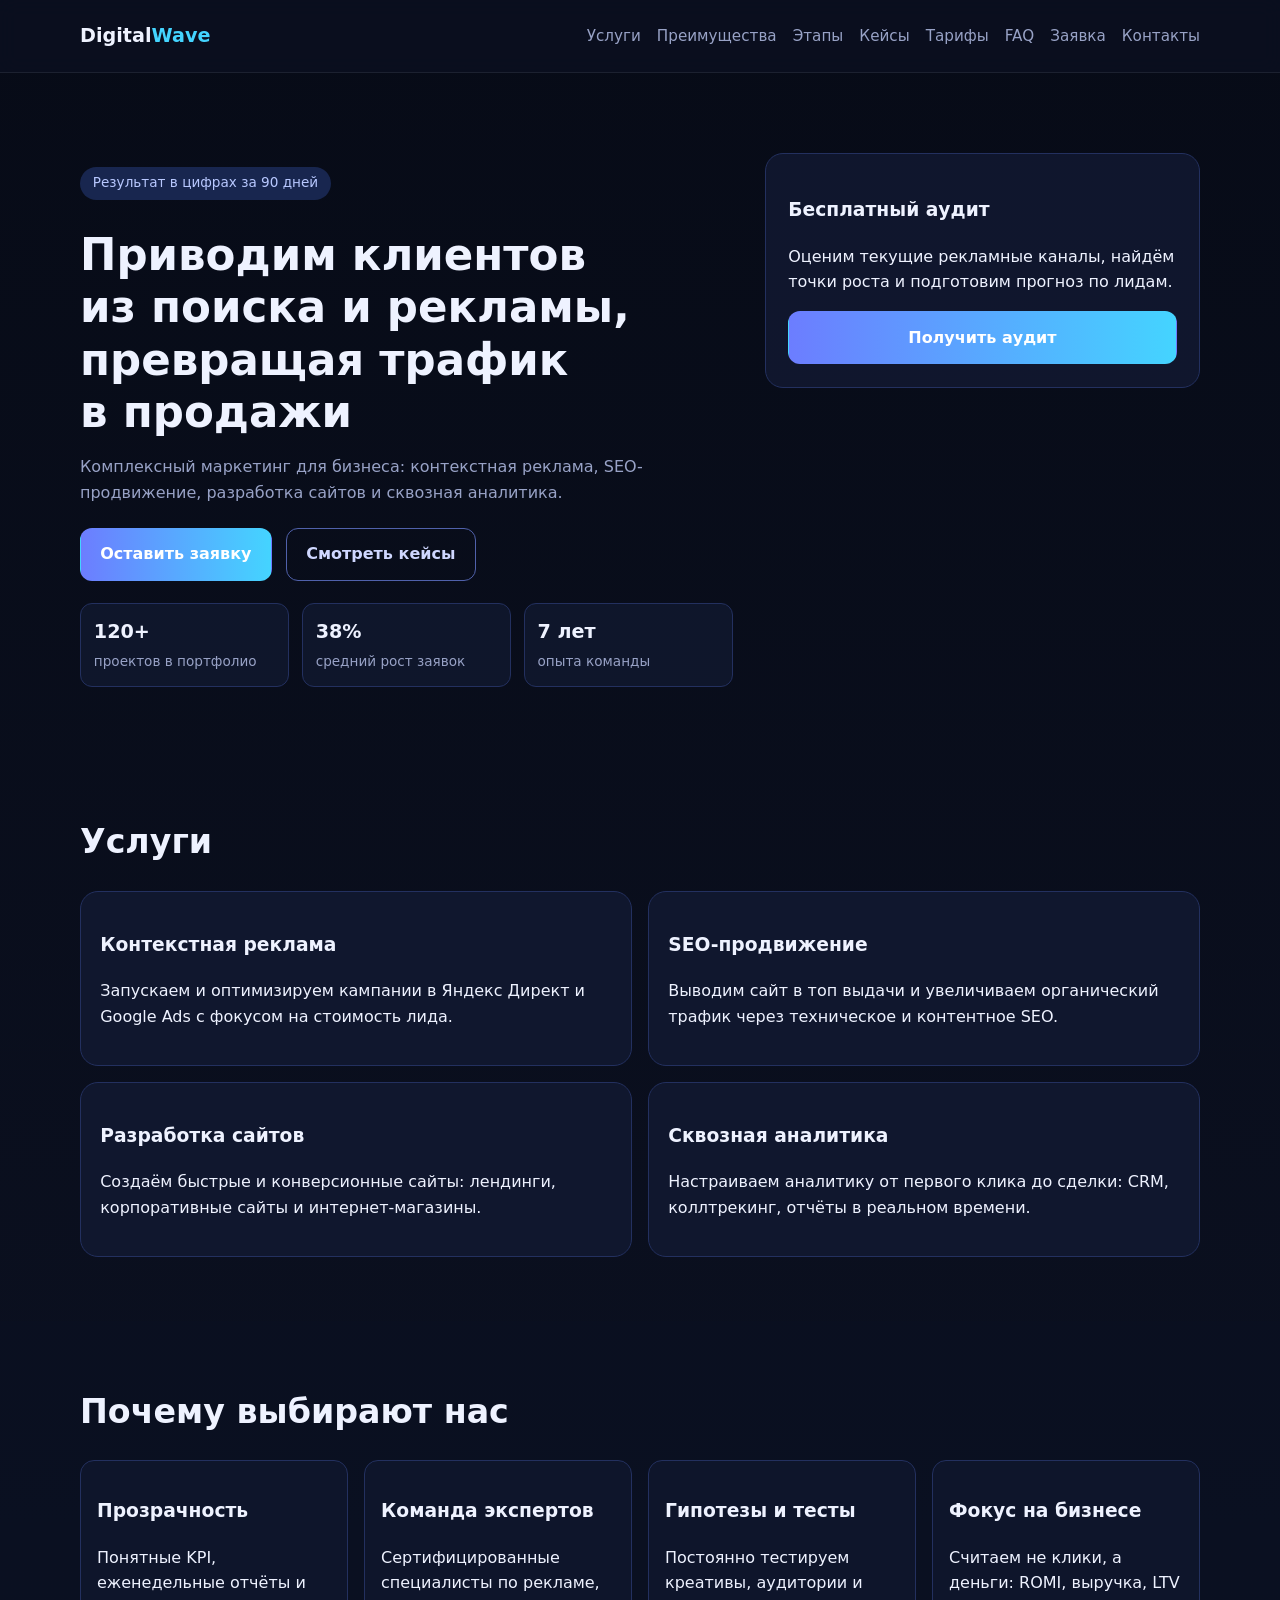
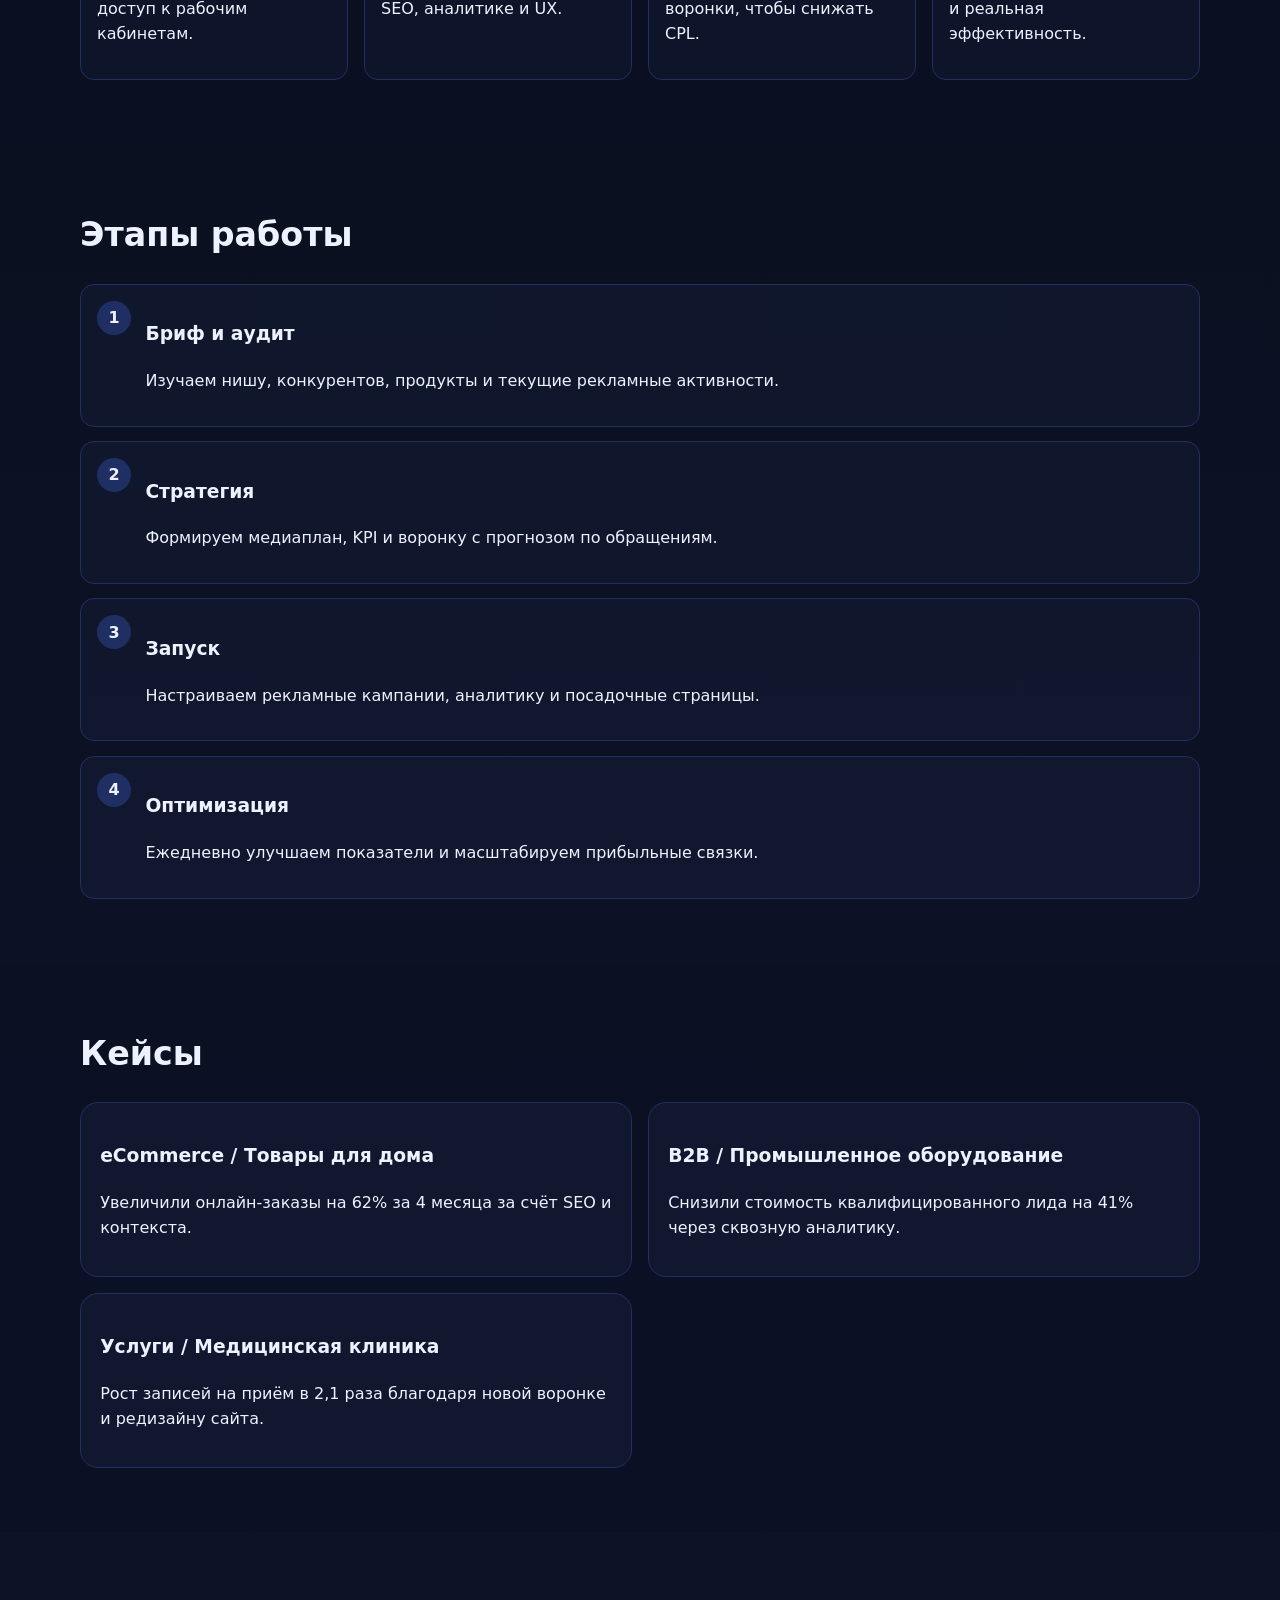
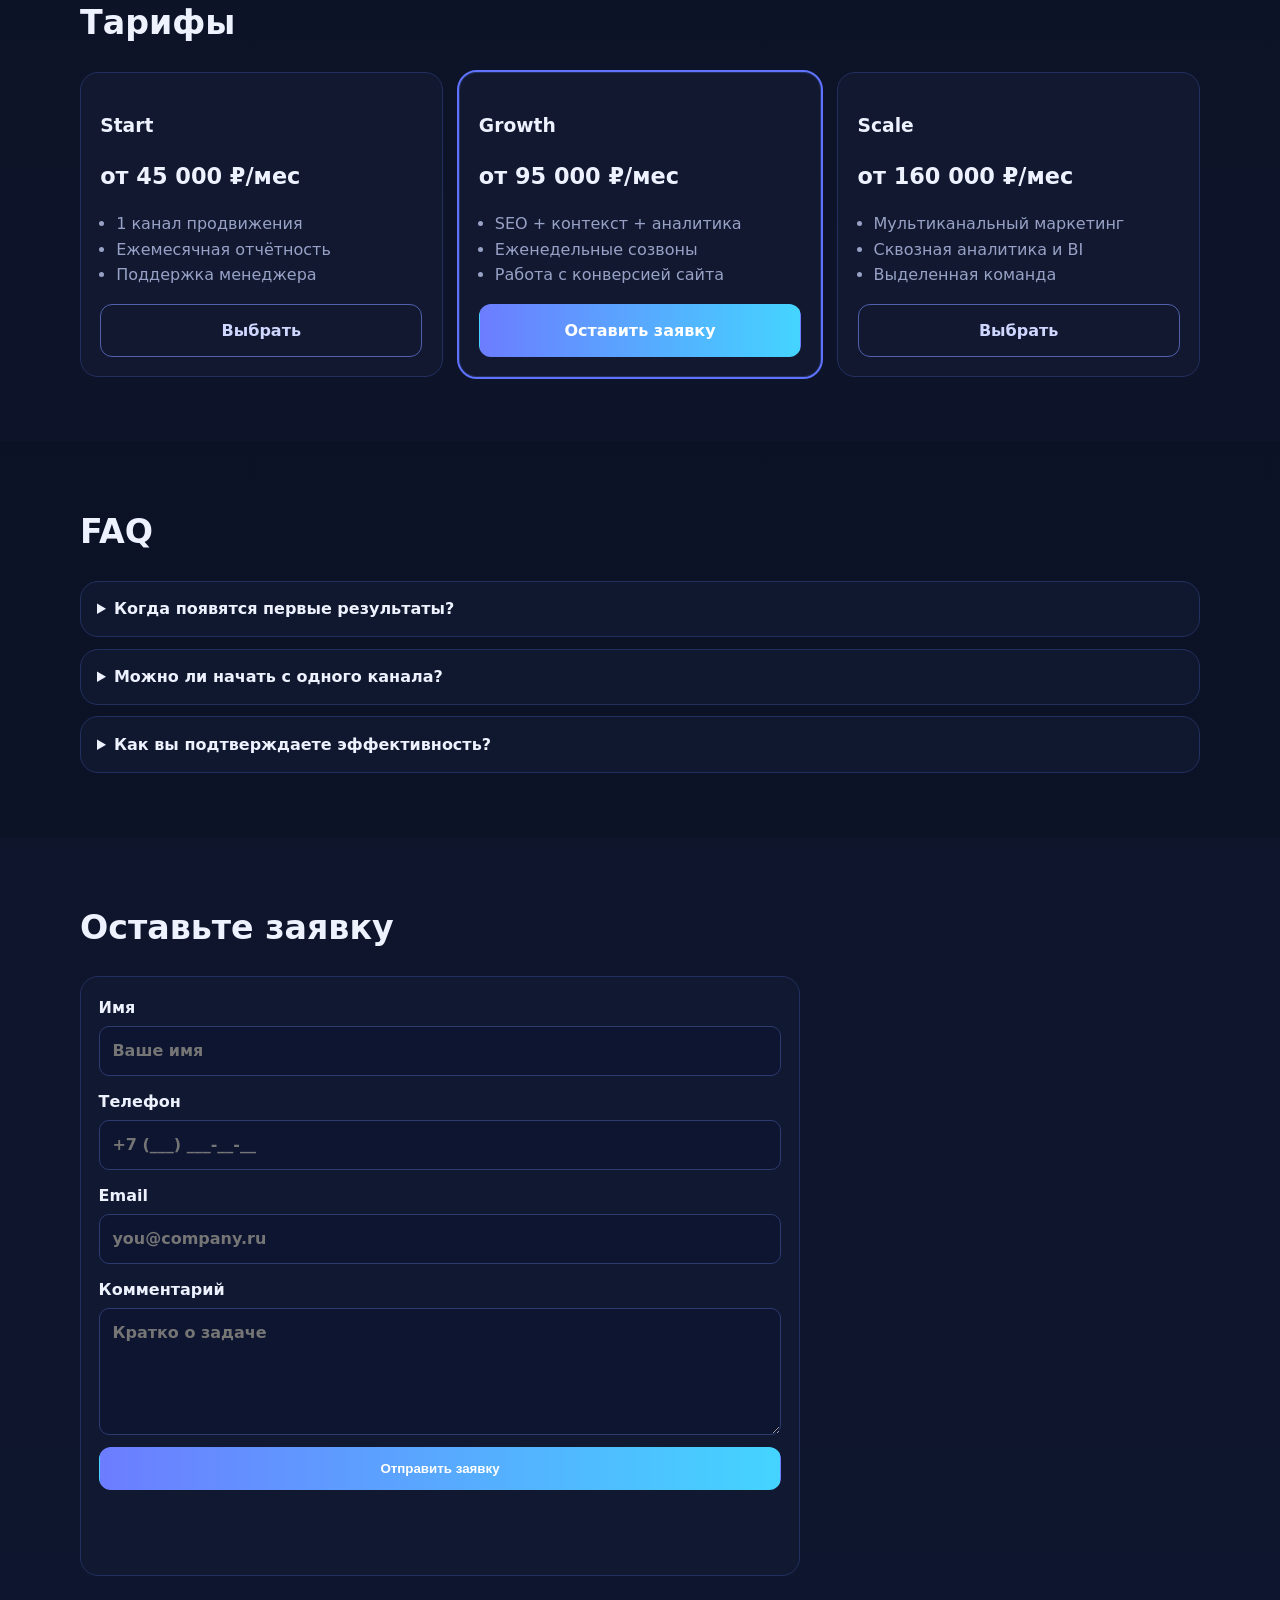
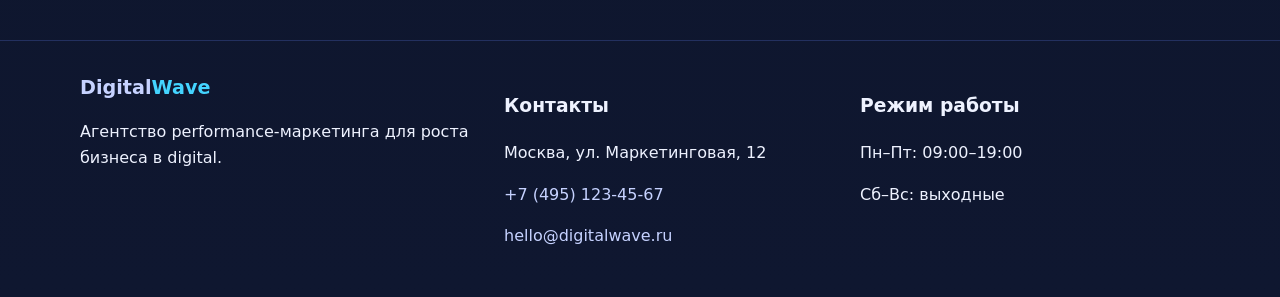
==== commit 0aeb9a2c: "Создать современный одностраничный сайт digital-агентства" ====
--- a/index.html
+++ b/index.html
@@ -1,517 +1,204 @@
 <!DOCTYPE html>
 <html lang="ru">
 <head>
-    <meta charset="UTF-8">
-    <meta name="viewport" content="width=device-width, initial-scale=1.0">
-    <title>Рекламное агентство | Приводим заявки, а не клики</title>
-    <meta name="description" content="Честное продвижение бизнеса: контекстная реклама, SEO и разработка сайтов. Проверка перед запуском. Оплата за результат. Бесплатный аудит.">
-    <meta name="keywords" content="контекстная реклама, seo продвижение, разработка сайтов, лидогенерация, маркетинговое агентство">
-    
-    <!-- Open Graph -->
-    <meta property="og:title" content="Рекламное агентство | Приводим заявки, а не клики">
-    <meta property="og:description" content="Честное продвижение бизнеса. Проверка сайта перед рекламой. Кейсы с цифрами.">
-    <meta property="og:type" content="website">
-    <meta property="og:url" content="https://yoursite.com">
-    <meta property="og:image" content="assets/og-image.jpg">
-    
-    <!-- Favicon -->
-    <link rel="icon" type="image/svg+xml" href="data:image/svg+xml,<svg xmlns='http://www.w3.org/2000/svg' viewBox='0 0 100 100'><text y='.9em' font-size='90'>🚀</text></svg>">
-    
-    <!-- Preload fonts -->
-    <link rel="preconnect" href="https://fonts.googleapis.com">
-    <link rel="preconnect" href="https://fonts.gstatic.com" crossorigin>
-    <link href="https://fonts.googleapis.com/css2?family=Inter:wght@400;500;600;700;800&display=swap" rel="stylesheet">
-    
-    <link rel="stylesheet" href="style.css">
+  <meta charset="UTF-8" />
+  <meta name="viewport" content="width=device-width, initial-scale=1.0" />
+  <meta name="description" content="Digital-агентство: контекстная реклама, SEO, разработка сайтов и сквозная аналитика для роста продаж." />
+  <title>DigitalWave — агентство интернет-маркетинга</title>
+  <link rel="stylesheet" href="style.css" />
 </head>
 <body>
-    <!-- Header -->
-    <header class="header">
-        <div class="container header-content">
-            <a href="/" class="logo">
-                <span class="logo-icon">📈</span>
-                <span class="logo-text">LeadGenerator</span>
-            </a>
-            
-            <nav class="nav" id="mainNav">
-                <a href="#services" class="nav-link">Услуги</a>
-                <a href="#cases" class="nav-link">Кейсы</a>
-                <a href="#process" class="nav-link">Как работаем</a>
-                <a href="#faq" class="nav-link">FAQ</a>
-                <a href="#contact" class="nav-link nav-cta">Бесплатный аудит</a>
-            </nav>
-            
-            <button class="mobile-menu-btn" id="mobileMenuBtn" aria-label="Меню">
-                <span></span>
-                <span></span>
-                <span></span>
-            </button>
-        </div>
-    </header>
-
-    <!-- Hero Section -->
+  <header class="header" id="top">
+    <div class="container nav-wrap">
+      <a href="#top" class="logo">Digital<span>Wave</span></a>
+      <button class="menu-toggle" aria-label="Открыть меню" aria-expanded="false">☰</button>
+      <nav class="nav" aria-label="Главное меню">
+        <a href="#services">Услуги</a>
+        <a href="#benefits">Преимущества</a>
+        <a href="#steps">Этапы</a>
+        <a href="#cases">Кейсы</a>
+        <a href="#pricing">Тарифы</a>
+        <a href="#faq">FAQ</a>
+        <a href="#contact-form">Заявка</a>
+        <a href="#contacts">Контакты</a>
+      </nav>
+    </div>
+  </header>
+
+  <main>
     <section class="hero">
-        <div class="container hero-content">
-            <div class="hero-badge">Честно о рекламе</div>
-            <h1 class="hero-title">Приводим <span class="highlight">заявки</span>, а не клики</h1>
-            <p class="hero-subtitle">
-                Проверим ваш сайт перед запуском рекламы. Если он не готов к конверсии — скажем прямо и предложим решение. 
-                Никаких пустых обещаний и слива бюджета.
-            </p>
-            
-            <div class="hero-buttons">
-                <a href="#contact" class="btn btn-primary btn-large">Получить бесплатный аудит</a>
-                <a href="#cases" class="btn btn-secondary btn-large">Смотреть кейсы</a>
-            </div>
-            
-            <div class="hero-trust">
-                <div class="trust-item">
-                    <span class="trust-number">150+</span>
-                    <span class="trust-label">проектов</span>
-                </div>
-                <div class="trust-item">
-                    <span class="trust-number">85%</span>
-                    <span class="trust-label">клиентов остаются</span>
-                </div>
-                <div class="trust-item">
-                    <span class="trust-number">от 3 мес</span>
-                    <span class="trust-label">первый результат</span>
-                </div>
-            </div>
-        </div>
-    </section>
-
-    <!-- Pain Points -->
-    <section class="pain-points">
-        <div class="container">
-            <h2 class="section-title">Знакомо?</h2>
-            <p class="section-subtitle">Типичные проблемы, с которыми сталкиваются владельцы бизнеса</p>
-            
-            <div class="pain-grid">
-                <div class="pain-card">
-                    <div class="pain-icon">💸</div>
-                    <h3>Слив бюджета</h3>
-                    <p>Реклама работает, клики есть, а заявок нет. Бюджет уходит, а ROI отрицательный.</p>
-                </div>
-                <div class="pain-card">
-                    <div class="pain-icon">🎯</div>
-                    <h3>Не те клиенты</h3>
-                    <p>Звонят «просто спросить», школьники или конкуренты. Нет целевых лидов.</p>
-                </div>
-                <div class="pain-card">
-                    <div class="pain-icon">📉</div>
-                    <h3>Сайт не конвертит</h3>
-                    <p>Трафик идет, но посетители уходят без действий. Сайт не продает.</p>
-                </div>
-                <div class="pain-card">
-                    <div class="pain-icon">🤷</div>
-                    <h3>Нет прозрачности</h3>
-                    <p>Агентства присылают отчеты с красивыми графиками, но непонятно, где деньги.</p>
-                </div>
-            </div>
-        </div>
-    </section>
-
-    <!-- Services -->
-    <section id="services" class="services">
-        <div class="container">
-            <h2 class="section-title">Наши услуги</h2>
-            <p class="section-subtitle">Только то, что приносит реальную прибыль</p>
-            
-            <div class="services-grid">
-                <!-- Context Service -->
-                <article class="service-card">
-                    <div class="service-badge">Популярное</div>
-                    <div class="service-icon">🔍</div>
-                    <h3>Контекстная реклама</h3>
-                    <p class="service-desc">Яндекс.Директ и Google Ads. Настраиваем так, чтобы каждая копейка работала на заявку.</p>
-                    
-                    <ul class="service-benefits">
-                        <li>✅ Аудит сайта перед запуском</li>
-                        <li>✅ Прозрачная отчетность по лидам</li>
-                        <li>✅ Оптимизация ставок в реальном времени</li>
-                        <li>✅ Минимальная стоимость заявки</li>
-                    </ul>
-                    
-                    <div class="service-lead-magnet">
-                        <h4>🎁 Полезно знать</h4>
-                        <p>Скачайте калькулятор стоимости лида и узнайте, сколько реально стоит заявка в вашей нише.</p>
-                        <button class="btn btn-outline btn-small open-modal" data-modal="contextModal">Рассчитать стоимость лида</button>
-                    </div>
-                    
-                    <a href="context.html" class="btn btn-primary btn-full">Подробнее об услуге</a>
-                </article>
-
-                <!-- SEO Service -->
-                <article class="service-card">
-                    <div class="service-icon">🌱</div>
-                    <h3>SEO продвижение</h3>
-                    <p class="service-desc">Выводим в ТОП не ради позиций, а ради денег. Органический трафик, который конвертирует.</p>
-                    
-                    <ul class="service-benefits">
-                        <li>✅ Аудит текущих позиций и ошибок</li>
-                        <li>✅ Стратегия под коммерческие запросы</li>
-                        <li>✅ Работа над юзабилити и конверсией</li>
-                        <li>✅ Долгосрочный эффект без доплат за клик</li>
-                    </ul>
-                    
-                    <div class="service-lead-magnet">
-                        <h4>🎁 Полезно знать</h4>
-                        <p>Гайд «Почему позиции ≠ деньги»: как избежать типичных ошибок в SEO и не слить бюджет.</p>
-                        <button class="btn btn-outline btn-small open-modal" data-modal="seoModal">Скачать гайд</button>
-                    </div>
-                    
-                    <a href="seo.html" class="btn btn-primary btn-full">Подробнее об услуге</a>
-                </article>
-
-                <!-- Development Service -->
-                <article class="service-card">
-                    <div class="service-icon">💻</div>
-                    <h3>Разработка сайтов</h3>
-                    <p class="service-desc">Создаем сайты, которые продают. Не просто красиво, а с продуманной воронкой продаж.</p>
-                    
-                    <ul class="service-benefits">
-                        <li>✅ Анализ ЦА и конкурентов перед стартом</li>
-                        <li>✅ Прототипирование с фокусом на конверсию</li>
-                        <li>✅ Интеграция с CRM и аналитикой</li>
-                        <li>✅ Тестирование на реальных пользователях</li>
-                    </ul>
-                    
-                    <div class="service-lead-magnet">
-                        <h4>🎁 Полезно знать</h4>
-                        <p>Чек-лист «Готов ли ваш сайт к трафику?»: 15 пунктов, которые проверят эффективность вашего сайта.</p>
-                        <button class="btn btn-outline btn-small open-modal" data-modal="devModal">Скачать чек-лист</button>
-                    </div>
-                    
-                    <a href="development.html" class="btn btn-primary btn-full">Подробнее об услуге</a>
-                </article>
-            </div>
-        </div>
-    </section>
-
-    <!-- Cases -->
-    <section id="cases" class="cases">
-        <div class="container">
-            <h2 class="section-title">Кейсы с цифрами</h2>
-            <p class="section-subtitle">Реальные результаты наших клиентов</p>
-            
-            <div class="cases-grid">
-                <article class="case-card">
-                    <div class="case-header">
-                        <span class="case-category">Интернет-магазин мебели</span>
-                        <span class="case-result">+240% ROI</span>
-                    </div>
-                    <h3>Контекстная реклама с окупаемостью 240%</h3>
-                    <ul class="case-metrics">
-                        <li><strong>Бюджет:</strong> 150 000 ₽/мес</li>
-                        <li><strong>Заявок:</strong> 85 шт/мес</li>
-                        <li><strong>Стоимость лида:</strong> 1 765 ₽</li>
-                        <li><strong>Средний чек:</strong> 45 000 ₽</li>
-                    </ul>
-                    <p class="case-desc">Провели полный аудит сайта, переупаковали посадочные страницы, настроили сквозную аналитику. Через 2 месяца вышли на окупаемость 240%.</p>
-                    <a href="#contact" class="btn btn-link">Хочу такой же результат →</a>
-                </article>
-
-                <article class="case-card">
-                    <div class="case-header">
-                        <span class="case-category">Строительная компания</span>
-                        <span class="case-result">x3 заявки</span>
-                    </div>
-                    <h3>SEO продвижение: рост заявок в 3 раза</h3>
-                    <ul class="case-metrics">
-                        <li><strong>Было заявок:</strong> 12 шт/мес</li>
-                        <li><strong>Стало заявок:</strong> 36 шт/мес</li>
-                        <li><strong>Позиции ТОП-3:</strong> 45 запросов</li>
-                        <li><strong>Срок:</strong> 6 месяцев</li>
-                    </ul>
-                    <p class="case-desc">Сфокусировались на коммерческих запросах с высокой конверсией. Переработали структуру сайта и контент. Результат — стабильный поток заявок из органики.</p>
-                    <a href="#contact" class="btn btn-link">Хочу такой же результат →</a>
-                </article>
-
-                <article class="case-card">
-                    <div class="case-header">
-                        <span class="case-category">Онлайн-школа</span>
-                        <span class="case-result">CR 8.5%</span>
-                    </div>
-                    <h3>Разработка лендинга с конверсией 8.5%</h3>
-                    <ul class="case-metrics">
-                        <li><strong>Было CR:</strong> 1.2%</li>
-                        <li><strong>Стало CR:</strong> 8.5%</li>
-                        <li><strong>Рост заявок:</strong> +610%</li>
-                        <li><strong>Срок разработки:</strong> 3 недели</li>
-                    </ul>
-                    <p class="case-desc">Полностью переработали структуру, добавили социальные доказательства, упростили форму захвата. Конверсия выросла в 7 раз при том же трафике.</p>
-                    <a href="#contact" class="btn btn-link">Хочу такой же результат →</a>
-                </article>
-            </div>
-        </div>
-    </section>
-
-    <!-- Process -->
-    <section id="process" class="process">
-        <div class="container">
-            <h2 class="section-title">Как мы работаем</h2>
-            <p class="section-subtitle">Прозрачный процесс без скрытых этапов</p>
-            
-            <div class="process-steps">
-                <div class="process-step">
-                    <div class="step-number">1</div>
-                    <h3>Бесплатный аудит</h3>
-                    <p>Анализируем ваш сайт, текущую рекламу и конкурентов. Честно говорим о перспективах и рисках.</p>
-                </div>
-                <div class="process-step">
-                    <div class="step-number">2</div>
-                    <h3>Стратегия и план</h3>
-                    <p>Составляем пошаговый план работ с прогнозом результатов, сроков и бюджета.</p>
-                </div>
-                <div class="process-step">
-                    <div class="step-number">3</div>
-                    <h3>Запуск и тесты</h3>
-                    <p>Запускаем рекламу/продвижение, тестируем гипотезы, оптимизируем под максимальную конверсию.</p>
-                </div>
-                <div class="process-step">
-                    <div class="step-number">4</div>
-                    <h3>Масштабирование</h3>
-                    <p>Когда находим рабочую связку — увеличиваем бюджет и масштабируем результат.</p>
-                </div>
-            </div>
-        </div>
-    </section>
-
-    <!-- FAQ -->
-    <section id="faq" class="faq">
-        <div class="container">
-            <h2 class="section-title">Частые вопросы</h2>
-            <p class="section-subtitle">Отвечаем честно, без маркетинговой шелухи</p>
-            
-            <div class="faq-list">
-                <details class="faq-item">
-                    <summary class="faq-question">
-                        <span>Сколько стоит настройка рекламы?</span>
-                        <span class="faq-icon">+</span>
-                    </summary>
-                    <div class="faq-answer">
-                        <p>Стоимость зависит от сложности проекта и количества рекламных кампаний. В среднем от 30 000 ₽ за настройку. Но важнее не цена настройки, а окупаемость. Мы берем фикс + % от результата, чтобы быть заинтересованными в вашем успехе.</p>
-                    </div>
-                </details>
-                
-                <details class="faq-item">
-                    <summary class="faq-question">
-                        <span>Какие гарантии вы даете?</span>
-                        <span class="faq-icon">+</span>
-                    </summary>
-                    <div class="faq-answer">
-                        <p>Мы не гарантируем конкретное количество заявок, потому что на конверсию влияет много факторов (сайт, продукт, сезонность). Но гарантируем прозрачную отчетность, постоянную оптимизацию и честную обратную связь. Если видим, что реклама не окупится — скажем сразу.</p>
-                    </div>
-                </details>
-                
-                <details class="faq-item">
-                    <summary class="faq-question">
-                        <span>Через сколько будет результат?</span>
-                        <span class="faq-icon">+</span>
-                    </summary>
-                    <div class="faq-answer">
-                        <p>Контекстная реклама дает первые заявки через 3-7 дней после запуска. SEO — через 3-6 месяцев. Разработка сайта — 2-4 недели. Точные сроки обсудим на аудите после анализа вашей ниши.</p>
-                    </div>
-                </details>
-                
-                <details class="faq-item">
-                    <summary class="faq-question">
-                        <span>Что если мой сайт не готов к рекламе?</span>
-                        <span class="faq-icon">+</span>
-                    </summary>
-                    <div class="faq-answer">
-                        <p>Мы честно скажем об этом на этапе аудита. Предложим варианты: доработать текущий сайт, сделать новый лендинг или запустить рекламу на другие площадки. Запускать рекламу на неконвертящий сайт — сливать бюджет. Мы этого не делаем.</p>
-                    </div>
-                </details>
-                
-                <details class="faq-item">
-                    <summary class="faq-question">
-                        <span>Работаете ли вы с маленькими бюджетами?</span>
-                        <span class="faq-icon">+</span>
-                    </summary>
-                    <div class="faq-answer">
-                        <p>Да, но с оговорками. Минимальный рекламный бюджет — от 50 000 ₽/мес. Если бюджет меньше, скорее всего, результат будет незаметен. На аудите рассчитаем оптимальный бюджет для вашей ниши и покажем прогноз.</p>
-                    </div>
-                </details>
-            </div>
-        </div>
-    </section>
-
-    <!-- Contact Form -->
-    <section id="contact" class="contact">
-        <div class="container contact-container">
-            <div class="contact-content">
-                <h2 class="section-title">Получите бесплатный экспресс-аудит</h2>
-                <p class="contact-desc">
-                    Оставьте заявку, и мы проведем бесплатный анализ вашего сайта и текущей рекламы. 
-                    В течение 24 часов пришлем отчет с рекомендациями и точками роста.
-                </p>
-                
-                <ul class="contact-benefits">
-                    <li>✅ Анализ текущего сайта на конверсию</li>
-                    <li>✅ Оценка качества рекламы (если есть)</li>
-                    <li>✅ Сравнение с конкурентами</li>
-                    <li>✅ План действий на 3 месяца</li>
-                    <li>✅ Прогноз бюджета и результатов</li>
-                </ul>
-            </div>
-            
-            <form class="contact-form" id="auditForm">
-                <div class="form-group">
-                    <label for="name">Ваше имя</label>
-                    <input type="text" id="name" name="name" placeholder="Иван Петров" required>
-                </div>
-                
-                <div class="form-group">
-                    <label for="phone">Телефон</label>
-                    <input type="tel" id="phone" name="phone" placeholder="+7 (999) 000-00-00" required>
-                </div>
-                
-                <div class="form-group">
-                    <label for="email">Email</label>
-                    <input type="email" id="email" name="email" placeholder="ivan@company.ru" required>
-                </div>
-                
-                <div class="form-group">
-                    <label for="website">Сайт (если есть)</label>
-                    <input type="url" id="website" name="website" placeholder="https://mysite.ru">
-                </div>
-                
-                <div class="form-group">
-                    <label for="message">Комментарий</label>
-                    <textarea id="message" name="message" placeholder="Расскажите о вашей задаче..." rows="4"></textarea>
-                </div>
-                
-                <button type="submit" class="btn btn-primary btn-full btn-large">Получить бесплатный аудит</button>
-                
-                <p class="form-disclaimer">
-                    Нажимая кнопку, вы соглашаетесь с политикой конфиденциальности. 
-                    Мы не передаем ваши данные третьим лицам.
-                </p>
-            </form>
-        </div>
-    </section>
-
-    <!-- Footer -->
-    <footer class="footer">
-        <div class="container footer-content">
-            <div class="footer-brand">
-                <a href="/" class="logo">
-                    <span class="logo-icon">📈</span>
-                    <span class="logo-text">LeadGenerator</span>
-                </a>
-                <p>Приводим заявки, а не клики. Честно о рекламе.</p>
-            </div>
-            
-            <div class="footer-links">
-                <h4>Услуги</h4>
-                <a href="context.html">Контекстная реклама</a>
-                <a href="seo.html">SEO продвижение</a>
-                <a href="development.html">Разработка сайтов</a>
-            </div>
-            
-            <div class="footer-links">
-                <h4>Компания</h4>
-                <a href="#cases">Кейсы</a>
-                <a href="#process">Как работаем</a>
-                <a href="#faq">FAQ</a>
-            </div>
-            
-            <div class="footer-contact">
-                <h4>Контакты</h4>
-                <a href="tel:+79990000000">+7 (999) 000-00-00</a>
-                <a href="mailto:hello@leadgenerator.ru">hello@leadgenerator.ru</a>
-                <div class="social-links">
-                    <a href="#" aria-label="Telegram">TG</a>
-                    <a href="#" aria-label="WhatsApp">WA</a>
-                    <a href="#" aria-label="VKontakte">VK</a>
-                </div>
-            </div>
-        </div>
-        
-        <div class="container footer-bottom">
-            <p>&copy; 2024 LeadGenerator. Все права защищены.</p>
-            <a href="#">Политика конфиденциальности</a>
-        </div>
-    </footer>
-
-    <!-- Modals -->
-    <!-- Context Modal -->
-    <div class="modal" id="contextModal">
-        <div class="modal-overlay"></div>
-        <div class="modal-content">
-            <button class="modal-close" aria-label="Закрыть">&times;</button>
-            <h3>🎁 Калькулятор стоимости лида</h3>
-            <p>Узнайте, сколько реально стоит заявка в вашей нише. Введите email, и мы отправим калькулятор + примеры из вашей отрасли.</p>
-            <form class="modal-form lead-form" data-type="context_calculator">
-                <div class="form-group">
-                    <label for="contextName">Ваше имя</label>
-                    <input type="text" id="contextName" name="name" required>
-                </div>
-                <div class="form-group">
-                    <label for="contextEmail">Email</label>
-                    <input type="email" id="contextEmail" name="email" required>
-                </div>
-                <div class="form-group">
-                    <label for="contextPhone">Телефон</label>
-                    <input type="tel" id="contextPhone" name="phone" required>
-                </div>
-                <button type="submit" class="btn btn-primary btn-full">Получить калькулятор</button>
-            </form>
-        </div>
+      <div class="container hero-grid">
+        <div>
+          <p class="tag">Результат в цифрах за 90 дней</p>
+          <h1>Приводим клиентов из&nbsp;поиска и&nbsp;рекламы, превращая трафик в&nbsp;продажи</h1>
+          <p class="subtitle">Комплексный маркетинг для бизнеса: контекстная реклама, SEO-продвижение, разработка сайтов и сквозная аналитика.</p>
+          <div class="hero-actions">
+            <a href="#contact-form" class="btn btn-primary">Оставить заявку</a>
+            <a href="#cases" class="btn btn-secondary">Смотреть кейсы</a>
+          </div>
+          <ul class="metrics">
+            <li><strong>120+</strong><span>проектов в портфолио</span></li>
+            <li><strong>38%</strong><span>средний рост заявок</span></li>
+            <li><strong>7 лет</strong><span>опыта команды</span></li>
+          </ul>
+        </div>
+        <div class="hero-card">
+          <h3>Бесплатный аудит</h3>
+          <p>Оценим текущие рекламные каналы, найдём точки роста и подготовим прогноз по лидам.</p>
+          <a href="#contact-form" class="btn btn-primary full">Получить аудит</a>
+        </div>
+      </div>
+    </section>
+
+    <section id="services" class="section">
+      <div class="container">
+        <h2>Услуги</h2>
+        <div class="cards-grid">
+          <article class="card">
+            <h3>Контекстная реклама</h3>
+            <p>Запускаем и оптимизируем кампании в Яндекс Директ и Google Ads с фокусом на стоимость лида.</p>
+          </article>
+          <article class="card">
+            <h3>SEO-продвижение</h3>
+            <p>Выводим сайт в топ выдачи и увеличиваем органический трафик через техническое и контентное SEO.</p>
+          </article>
+          <article class="card">
+            <h3>Разработка сайтов</h3>
+            <p>Создаём быстрые и конверсионные сайты: лендинги, корпоративные сайты и интернет-магазины.</p>
+          </article>
+          <article class="card">
+            <h3>Сквозная аналитика</h3>
+            <p>Настраиваем аналитику от первого клика до сделки: CRM, коллтрекинг, отчёты в реальном времени.</p>
+          </article>
+        </div>
+      </div>
+    </section>
+
+    <section id="benefits" class="section section-accent">
+      <div class="container">
+        <h2>Почему выбирают нас</h2>
+        <div class="benefits-grid">
+          <div><h3>Прозрачность</h3><p>Понятные KPI, еженедельные отчёты и доступ к рабочим кабинетам.</p></div>
+          <div><h3>Команда экспертов</h3><p>Сертифицированные специалисты по рекламе, SEO, аналитике и UX.</p></div>
+          <div><h3>Гипотезы и тесты</h3><p>Постоянно тестируем креативы, аудитории и воронки, чтобы снижать CPL.</p></div>
+          <div><h3>Фокус на бизнесе</h3><p>Считаем не клики, а деньги: ROMI, выручка, LTV и реальная эффективность.</p></div>
+        </div>
+      </div>
+    </section>
+
+    <section id="steps" class="section">
+      <div class="container">
+        <h2>Этапы работы</h2>
+        <ol class="steps">
+          <li><span>1</span><div><h3>Бриф и аудит</h3><p>Изучаем нишу, конкурентов, продукты и текущие рекламные активности.</p></div></li>
+          <li><span>2</span><div><h3>Стратегия</h3><p>Формируем медиаплан, KPI и воронку с прогнозом по обращениям.</p></div></li>
+          <li><span>3</span><div><h3>Запуск</h3><p>Настраиваем рекламные кампании, аналитику и посадочные страницы.</p></div></li>
+          <li><span>4</span><div><h3>Оптимизация</h3><p>Ежедневно улучшаем показатели и масштабируем прибыльные связки.</p></div></li>
+        </ol>
+      </div>
+    </section>
+
+    <section id="cases" class="section section-accent">
+      <div class="container">
+        <h2>Кейсы</h2>
+        <div class="cards-grid">
+          <article class="card case">
+            <h3>eCommerce / Товары для дома</h3>
+            <p>Увеличили онлайн-заказы на 62% за 4 месяца за счёт SEO и контекста.</p>
+          </article>
+          <article class="card case">
+            <h3>B2B / Промышленное оборудование</h3>
+            <p>Снизили стоимость квалифицированного лида на 41% через сквозную аналитику.</p>
+          </article>
+          <article class="card case">
+            <h3>Услуги / Медицинская клиника</h3>
+            <p>Рост записей на приём в 2,1 раза благодаря новой воронке и редизайну сайта.</p>
+          </article>
+        </div>
+      </div>
+    </section>
+
+    <section id="pricing" class="section">
+      <div class="container">
+        <h2>Тарифы</h2>
+        <div class="pricing-grid">
+          <article class="price-card">
+            <h3>Start</h3>
+            <p class="price">от 45 000 ₽/мес</p>
+            <ul><li>1 канал продвижения</li><li>Ежемесячная отчётность</li><li>Поддержка менеджера</li></ul>
+            <a href="#contact-form" class="btn btn-secondary full">Выбрать</a>
+          </article>
+          <article class="price-card featured">
+            <h3>Growth</h3>
+            <p class="price">от 95 000 ₽/мес</p>
+            <ul><li>SEO + контекст + аналитика</li><li>Еженедельные созвоны</li><li>Работа с конверсией сайта</li></ul>
+            <a href="#contact-form" class="btn btn-primary full">Оставить заявку</a>
+          </article>
+          <article class="price-card">
+            <h3>Scale</h3>
+            <p class="price">от 160 000 ₽/мес</p>
+            <ul><li>Мультиканальный маркетинг</li><li>Сквозная аналитика и BI</li><li>Выделенная команда</li></ul>
+            <a href="#contact-form" class="btn btn-secondary full">Выбрать</a>
+          </article>
+        </div>
+      </div>
+    </section>
+
+    <section id="faq" class="section section-accent">
+      <div class="container">
+        <h2>FAQ</h2>
+        <div class="faq-list">
+          <details>
+            <summary>Когда появятся первые результаты?</summary>
+            <p>Первые заявки обычно приходят в течение 1–2 недель после запуска рекламы. SEO-результаты — в среднем от 2–4 месяцев.</p>
+          </details>
+          <details>
+            <summary>Можно ли начать с одного канала?</summary>
+            <p>Да, мы можем стартовать с контекста или SEO, а затем масштабировать стратегию на другие каналы.</p>
+          </details>
+          <details>
+            <summary>Как вы подтверждаете эффективность?</summary>
+            <p>Через прозрачные KPI, дашборды и сквозную аналитику, где виден путь клиента до оплаты.</p>
+          </details>
+        </div>
+      </div>
+    </section>
+
+    <section id="contact-form" class="section">
+      <div class="container">
+        <h2>Оставьте заявку</h2>
+        <form class="lead-form" id="lead-form">
+          <label>Имя<input type="text" name="name" required placeholder="Ваше имя" /></label>
+          <label>Телефон<input type="tel" name="phone" required placeholder="+7 (___) ___-__-__" /></label>
+          <label>Email<input type="email" name="email" required placeholder="you@company.ru" /></label>
+          <label>Комментарий<textarea name="comment" rows="4" placeholder="Кратко о задаче"></textarea></label>
+          <button type="submit" class="btn btn-primary">Отправить заявку</button>
+          <p class="form-message" role="status" aria-live="polite"></p>
+        </form>
+      </div>
+    </section>
+  </main>
+
+  <footer id="contacts" class="footer">
+    <div class="container footer-grid">
+      <div>
+        <a href="#top" class="logo">Digital<span>Wave</span></a>
+        <p>Агентство performance-маркетинга для роста бизнеса в digital.</p>
+      </div>
+      <div>
+        <h3>Контакты</h3>
+        <p>Москва, ул. Маркетинговая, 12</p>
+        <p><a href="tel:+74951234567">+7 (495) 123-45-67</a></p>
+        <p><a href="mailto:hello@digitalwave.ru">hello@digitalwave.ru</a></p>
+      </div>
+      <div>
+        <h3>Режим работы</h3>
+        <p>Пн–Пт: 09:00–19:00</p>
+        <p>Сб–Вс: выходные</p>
+      </div>
     </div>
-
-    <!-- SEO Modal -->
-    <div class="modal" id="seoModal">
-        <div class="modal-overlay"></div>
-        <div class="modal-content">
-            <button class="modal-close" aria-label="Закрыть">&times;</button>
-            <h3>🎁 Гайд «Почему позиции ≠ деньги»</h3>
-            <p>Узнайте, как избежать типичных ошибок в SEO и не слить бюджет. Введите email, и мы отправим гайд + чек-лист проверки подрядчика.</p>
-            <form class="modal-form lead-form" data-type="seo_guide">
-                <div class="form-group">
-                    <label for="seoName">Ваше имя</label>
-                    <input type="text" id="seoName" name="name" required>
-                </div>
-                <div class="form-group">
-                    <label for="seoEmail">Email</label>
-                    <input type="email" id="seoEmail" name="email" required>
-                </div>
-                <div class="form-group">
-                    <label for="seoPhone">Телефон</label>
-                    <input type="tel" id="seoPhone" name="phone" required>
-                </div>
-                <button type="submit" class="btn btn-primary btn-full">Скачать гайд</button>
-            </form>
-        </div>
-    </div>
-
-    <!-- Dev Modal -->
-    <div class="modal" id="devModal">
-        <div class="modal-overlay"></div>
-        <div class="modal-content">
-            <button class="modal-close" aria-label="Закрыть">&times;</button>
-            <h3>🎁 Чек-лист «Готов ли сайт к трафику?»</h3>
-            <p>15 пунктов, которые проверят эффективность вашего сайта. Введите email, и мы отправим чек-лист + примеры хороших лендингов.</p>
-            <form class="modal-form lead-form" data-type="dev_checklist">
-                <div class="form-group">
-                    <label for="devName">Ваше имя</label>
-                    <input type="text" id="devName" name="name" required>
-                </div>
-                <div class="form-group">
-                    <label for="devEmail">Email</label>
-                    <input type="email" id="devEmail" name="email" required>
-                </div>
-                <div class="form-group">
-                    <label for="devPhone">Телефон</label>
-                    <input type="tel" id="devPhone" name="phone" required>
-                </div>
-                <button type="submit" class="btn btn-primary btn-full">Скачать чек-лист</button>
-            </form>
-        </div>
-    </div>
-
-    <script src="script.js"></script>
+  </footer>
+
+  <script src="script.js"></script>
 </body>
 </html>
--- a/style.css
+++ b/style.css
@@ -1,1190 +1,95 @@
-/* ========================================
-   CSS Variables & Reset
-   ======================================== */
 :root {
-    /* Colors */
-    --primary: #2563eb;
-    --primary-dark: #1d4ed8;
-    --primary-light: #3b82f6;
-    --secondary: #f97316;
-    --secondary-dark: #ea580c;
-    --text-dark: #1e293b;
-    --text-medium: #475569;
-    --text-light: #64748b;
-    --bg-light: #f8fafc;
-    --bg-white: #ffffff;
-    --border: #e2e8f0;
-    --success: #10b981;
-    --error: #ef4444;
-    
-    /* Spacing */
-    --space-xs: 0.5rem;
-    --space-sm: 1rem;
-    --space-md: 1.5rem;
-    --space-lg: 2rem;
-    --space-xl: 3rem;
-    --space-2xl: 4rem;
-    --space-3xl: 6rem;
-    
-    /* Typography */
-    --font-family: 'Inter', -apple-system, BlinkMacSystemFont, 'Segoe UI', sans-serif;
-    --font-size-xs: 0.75rem;
-    --font-size-sm: 0.875rem;
-    --font-size-base: 1rem;
-    --font-size-lg: 1.125rem;
-    --font-size-xl: 1.25rem;
-    --font-size-2xl: 1.5rem;
-    --font-size-3xl: 2rem;
-    --font-size-4xl: 2.5rem;
-    --font-size-5xl: 3rem;
-    
-    /* Line Heights */
-    --line-height-tight: 1.25;
-    --line-height-base: 1.6;
-    --line-height-relaxed: 1.75;
-    
-    /* Borders */
-    --radius-sm: 0.375rem;
-    --radius-md: 0.5rem;
-    --radius-lg: 0.75rem;
-    --radius-xl: 1rem;
-    --radius-full: 9999px;
-    
-    /* Shadows */
-    --shadow-sm: 0 1px 2px 0 rgba(0, 0, 0, 0.05);
-    --shadow-md: 0 4px 6px -1px rgba(0, 0, 0, 0.1), 0 2px 4px -1px rgba(0, 0, 0, 0.06);
-    --shadow-lg: 0 10px 15px -3px rgba(0, 0, 0, 0.1), 0 4px 6px -2px rgba(0, 0, 0, 0.05);
-    --shadow-xl: 0 20px 25px -5px rgba(0, 0, 0, 0.1), 0 10px 10px -5px rgba(0, 0, 0, 0.04);
-    
-    /* Transitions */
-    --transition-fast: 150ms ease;
-    --transition-base: 250ms ease;
-    --transition-slow: 350ms ease;
-    
-    /* Container */
-    --container-max: 1200px;
-    --container-padding: 1.5rem;
+  --bg: #0b1020;
+  --card: #121a32;
+  --muted: #98a2c6;
+  --text: #eef2ff;
+  --primary: #6c7dff;
+  --primary-2: #44d4ff;
+  --line: #23305f;
+  --radius: 18px;
 }
+* { box-sizing: border-box; }
+html { scroll-behavior: smooth; }
+body {
+  margin: 0;
+  font-family: Inter, system-ui, -apple-system, Segoe UI, Roboto, sans-serif;
+  background: linear-gradient(180deg, #070b17 0%, #0b1020 30%, #0f1730 100%);
+  color: var(--text);
+  line-height: 1.6;
+}
+.container { width: min(1120px, 92%); margin: 0 auto; }
+.header {
+  position: sticky; top: 0; z-index: 1000;
+  background: rgba(11, 16, 32, 0.85);
+  backdrop-filter: blur(10px);
+  border-bottom: 1px solid rgba(255,255,255,.08);
+}
+.nav-wrap { display: flex; align-items: center; justify-content: space-between; min-height: 72px; }
+.logo { color: var(--text); font-weight: 700; text-decoration: none; font-size: 1.2rem; }
+.logo span { color: var(--primary-2); }
+.nav { display: flex; gap: 1rem; }
+.nav a { color: var(--muted); text-decoration: none; font-size: .95rem; }
+.nav a:hover { color: var(--text); }
+.menu-toggle { display: none; font-size: 1.4rem; background: none; border: 0; color: var(--text); }
+.hero { padding: 5rem 0 4rem; }
+.hero-grid { display: grid; grid-template-columns: 1.2fr .8fr; gap: 2rem; align-items: start; }
+.tag { display: inline-block; padding: .35rem .8rem; border-radius: 999px; background: #18264f; color: #b8c8ff; font-size: .85rem; }
+h1 { font-size: clamp(1.9rem, 3.4vw, 3.1rem); line-height: 1.2; margin: 1rem 0; }
+.subtitle { color: var(--muted); max-width: 62ch; }
+.hero-actions { display: flex; gap: .9rem; flex-wrap: wrap; margin: 1.4rem 0; }
+.btn { display:inline-block; padding:.8rem 1.2rem; border-radius: 12px; text-decoration:none; font-weight:600; border:1px solid transparent; text-align:center; }
+.btn-primary { background: linear-gradient(90deg, var(--primary), var(--primary-2)); color:#fff; }
+.btn-secondary { border-color: #5061ab; color: #cfd7ff; }
+.btn:hover { transform: translateY(-1px); }
+.full { width: 100%; }
+.hero-card, .card, .price-card, .lead-form, .faq-list details {
+  background: rgba(18, 26, 50, .8); border: 1px solid var(--line); border-radius: var(--radius);
+}
+.hero-card { padding: 1.4rem; }
+.metrics { display: grid; grid-template-columns: repeat(3,1fr); gap: .8rem; padding: 0; list-style: none; margin: 1.4rem 0 0; }
+.metrics li { background: rgba(18,26,50,.7); border: 1px solid var(--line); padding: .8rem; border-radius: 12px; }
+.metrics strong { display:block; font-size:1.2rem; }
+.metrics span { color: var(--muted); font-size: .85rem; }
+.section { padding: 4rem 0; }
+.section-accent { background: rgba(10, 16, 34, .45); }
+h2 { font-size: clamp(1.6rem, 2.6vw, 2.2rem); margin: 0 0 1.4rem; }
+.cards-grid, .benefits-grid, .pricing-grid { display: grid; gap: 1rem; }
+.cards-grid { grid-template-columns: repeat(2, 1fr); }
+.card { padding: 1.2rem; }
+.benefits-grid { grid-template-columns: repeat(4, 1fr); }
+.benefits-grid > div { padding: 1rem; border: 1px solid var(--line); border-radius: 14px; background: rgba(18,26,50,.6); }
+.steps { list-style: none; padding: 0; margin: 0; display: grid; gap: .9rem; }
+.steps li { display: flex; gap: .9rem; align-items: flex-start; background: rgba(18,26,50,.7); border:1px solid var(--line); border-radius:14px; padding:1rem; }
+.steps span { width: 34px; height: 34px; border-radius: 50%; background: #1f2f64; display:grid; place-items:center; font-weight:700; }
+.price-card { padding: 1.2rem; }
+.pricing-grid { grid-template-columns: repeat(3, 1fr); }
+.price { font-size: 1.4rem; font-weight: 700; margin: .2rem 0 1rem; }
+.price-card ul { margin: 0 0 1rem; padding-left: 1rem; color: var(--muted); }
+.featured { outline: 2px solid #5f73ff; }
+.faq-list { display: grid; gap: .7rem; }
+details { padding: .9rem 1rem; }
+summary { cursor: pointer; font-weight: 600; }
+.lead-form { padding: 1.1rem; display:grid; gap: .8rem; max-width: 720px; }
+label { display:grid; gap:.35rem; font-weight: 600; }
+input, textarea {
+  width: 100%; border: 1px solid #2c3b70; background: #0d1530; color: var(--text);
+  border-radius: 10px; padding: .7rem .8rem; font: inherit;
+}
+.form-message { min-height: 1.4rem; color: #8cefb7; }
+.footer { border-top: 1px solid var(--line); padding: 2rem 0; }
+.footer-grid { display:grid; grid-template-columns: 1.2fr 1fr 1fr; gap: 1rem; }
+.footer a { color: #c6d2ff; text-decoration: none; }
 
-/* Reset */
-*, *::before, *::after {
-    box-sizing: border-box;
-    margin: 0;
-    padding: 0;
+@media (max-width: 960px) {
+  .hero-grid, .benefits-grid, .pricing-grid, .footer-grid { grid-template-columns: 1fr 1fr; }
 }
-
-html {
-    scroll-behavior: smooth;
-    -webkit-text-size-adjust: 100%;
+@media (max-width: 760px) {
+  .menu-toggle { display: block; }
+  .nav {
+    position: absolute; right: 4%; top: 72px; background: #111a35; border: 1px solid var(--line);
+    border-radius: 12px; padding: .8rem; display: none; flex-direction: column; min-width: 220px;
+  }
+  .nav.open { display: flex; }
+  .hero-grid, .cards-grid, .benefits-grid, .pricing-grid, .metrics, .footer-grid { grid-template-columns: 1fr; }
+  .hero { padding-top: 3.8rem; }
 }
-
-body {
-    font-family: var(--font-family);
-    font-size: var(--font-size-base);
-    line-height: var(--line-height-base);
-    color: var(--text-dark);
-    background-color: var(--bg-white);
-    -webkit-font-smoothing: antialiased;
-    -moz-osx-font-smoothing: grayscale;
-}
-
-img {
-    max-width: 100%;
-    height: auto;
-    display: block;
-}
-
-a {
-    color: inherit;
-    text-decoration: none;
-    transition: color var(--transition-fast);
-}
-
-button {
-    font-family: inherit;
-    cursor: pointer;
-    border: none;
-    background: none;
-}
-
-ul, ol {
-    list-style: none;
-}
-
-input, textarea, select {
-    font-family: inherit;
-    font-size: inherit;
-}
-
-/* ========================================
-   Utility Classes
-   ======================================== */
-.container {
-    width: 100%;
-    max-width: var(--container-max);
-    margin: 0 auto;
-    padding: 0 var(--container-padding);
-}
-
-.section-title {
-    font-size: var(--font-size-3xl);
-    font-weight: 700;
-    color: var(--text-dark);
-    text-align: center;
-    margin-bottom: var(--space-sm);
-    line-height: var(--line-height-tight);
-}
-
-.section-subtitle {
-    font-size: var(--font-size-lg);
-    color: var(--text-light);
-    text-align: center;
-    max-width: 600px;
-    margin: 0 auto var(--space-2xl);
-}
-
-.highlight {
-    color: var(--primary);
-    position: relative;
-    display: inline-block;
-}
-
-/* ========================================
-   Buttons
-   ======================================== */
-.btn {
-    display: inline-flex;
-    align-items: center;
-    justify-content: center;
-    gap: var(--space-xs);
-    padding: var(--space-sm) var(--space-lg);
-    font-size: var(--font-size-base);
-    font-weight: 600;
-    line-height: 1;
-    border-radius: var(--radius-md);
-    transition: all var(--transition-base);
-    text-align: center;
-    white-space: nowrap;
-}
-
-.btn-primary {
-    background: linear-gradient(135deg, var(--primary) 0%, var(--primary-dark) 100%);
-    color: white;
-    box-shadow: 0 4px 14px 0 rgba(37, 99, 235, 0.39);
-}
-
-.btn-primary:hover {
-    transform: translateY(-2px);
-    box-shadow: 0 6px 20px 0 rgba(37, 99, 235, 0.45);
-}
-
-.btn-secondary {
-    background: var(--bg-white);
-    color: var(--text-dark);
-    border: 2px solid var(--border);
-}
-
-.btn-secondary:hover {
-    border-color: var(--primary);
-    color: var(--primary);
-}
-
-.btn-outline {
-    background: transparent;
-    color: var(--primary);
-    border: 2px solid var(--primary);
-}
-
-.btn-outline:hover {
-    background: var(--primary);
-    color: white;
-}
-
-.btn-link {
-    color: var(--primary);
-    padding: 0;
-    font-weight: 600;
-}
-
-.btn-link:hover {
-    color: var(--primary-dark);
-    text-decoration: underline;
-}
-
-.btn-large {
-    padding: var(--space-md) var(--space-xl);
-    font-size: var(--font-size-lg);
-}
-
-.btn-small {
-    padding: var(--space-xs) var(--space-md);
-    font-size: var(--font-size-sm);
-}
-
-.btn-full {
-    width: 100%;
-}
-
-/* ========================================
-   Header
-   ======================================== */
-.header {
-    position: fixed;
-    top: 0;
-    left: 0;
-    right: 0;
-    z-index: 1000;
-    background: rgba(255, 255, 255, 0.98);
-    backdrop-filter: blur(10px);
-    border-bottom: 1px solid var(--border);
-    box-shadow: var(--shadow-sm);
-}
-
-.header-content {
-    display: flex;
-    align-items: center;
-    justify-content: space-between;
-    height: 80px;
-    gap: var(--space-lg);
-}
-
-.logo {
-    display: flex;
-    align-items: center;
-    gap: var(--space-xs);
-    font-size: var(--font-size-xl);
-    font-weight: 700;
-    color: var(--text-dark);
-}
-
-.logo-icon {
-    font-size: var(--font-size-2xl);
-}
-
-.nav {
-    display: flex;
-    align-items: center;
-    gap: var(--space-lg);
-}
-
-.nav-link {
-    font-size: var(--font-size-sm);
-    font-weight: 500;
-    color: var(--text-medium);
-    transition: color var(--transition-fast);
-}
-
-.nav-link:hover {
-    color: var(--primary);
-}
-
-.nav-cta {
-    padding: var(--space-xs) var(--space-md);
-    background: var(--primary);
-    color: white !important;
-    border-radius: var(--radius-md);
-}
-
-.nav-cta:hover {
-    background: var(--primary-dark);
-}
-
-.mobile-menu-btn {
-    display: none;
-    flex-direction: column;
-    gap: 5px;
-    padding: var(--space-xs);
-}
-
-.mobile-menu-btn span {
-    display: block;
-    width: 24px;
-    height: 2px;
-    background: var(--text-dark);
-    transition: all var(--transition-fast);
-}
-
-/* ========================================
-   Hero Section
-   ======================================== */
-.hero {
-    padding: var(--space-3xl) 0 var(--space-2xl);
-    background: linear-gradient(135deg, #f0f9ff 0%, #e0f2fe 50%, #dbeafe 100%);
-    position: relative;
-    overflow: hidden;
-}
-
-.hero::before {
-    content: '';
-    position: absolute;
-    top: -50%;
-    right: -20%;
-    width: 800px;
-    height: 800px;
-    background: radial-gradient(circle, rgba(37, 99, 235, 0.08) 0%, transparent 70%);
-    border-radius: 50%;
-}
-
-.hero-content {
-    position: relative;
-    z-index: 1;
-    text-align: center;
-    max-width: 900px;
-}
-
-.hero-badge {
-    display: inline-block;
-    padding: var(--space-xs) var(--space-md);
-    background: rgba(37, 99, 235, 0.1);
-    color: var(--primary);
-    font-size: var(--font-size-sm);
-    font-weight: 600;
-    border-radius: var(--radius-full);
-    margin-bottom: var(--space-md);
-}
-
-.hero-title {
-    font-size: var(--font-size-5xl);
-    font-weight: 800;
-    line-height: var(--line-height-tight);
-    color: var(--text-dark);
-    margin-bottom: var(--space-md);
-}
-
-.hero-subtitle {
-    font-size: var(--font-size-xl);
-    color: var(--text-medium);
-    line-height: var(--line-height-relaxed);
-    max-width: 700px;
-    margin: 0 auto var(--space-xl);
-}
-
-.hero-buttons {
-    display: flex;
-    gap: var(--space-md);
-    justify-content: center;
-    flex-wrap: wrap;
-    margin-bottom: var(--space-2xl);
-}
-
-.hero-trust {
-    display: flex;
-    justify-content: center;
-    gap: var(--space-2xl);
-    flex-wrap: wrap;
-}
-
-.trust-item {
-    text-align: center;
-}
-
-.trust-number {
-    display: block;
-    font-size: var(--font-size-3xl);
-    font-weight: 700;
-    color: var(--primary);
-    line-height: 1;
-}
-
-.trust-label {
-    display: block;
-    font-size: var(--font-size-sm);
-    color: var(--text-light);
-    margin-top: var(--space-xs);
-}
-
-/* ========================================
-   Pain Points Section
-   ======================================== */
-.pain-points {
-    padding: var(--space-3xl) 0;
-    background: var(--bg-white);
-}
-
-.pain-grid {
-    display: grid;
-    grid-template-columns: repeat(auto-fit, minmax(280px, 1fr));
-    gap: var(--space-lg);
-}
-
-.pain-card {
-    padding: var(--space-lg);
-    background: var(--bg-light);
-    border-radius: var(--radius-lg);
-    text-align: center;
-    transition: transform var(--transition-base), box-shadow var(--transition-base);
-}
-
-.pain-card:hover {
-    transform: translateY(-4px);
-    box-shadow: var(--shadow-lg);
-}
-
-.pain-icon {
-    font-size: 3rem;
-    margin-bottom: var(--space-md);
-}
-
-.pain-card h3 {
-    font-size: var(--font-size-xl);
-    font-weight: 600;
-    color: var(--text-dark);
-    margin-bottom: var(--space-sm);
-}
-
-.pain-card p {
-    font-size: var(--font-size-base);
-    color: var(--text-medium);
-    line-height: var(--line-height-relaxed);
-}
-
-/* ========================================
-   Services Section
-   ======================================== */
-.services {
-    padding: var(--space-3xl) 0;
-    background: var(--bg-light);
-}
-
-.services-grid {
-    display: grid;
-    grid-template-columns: repeat(auto-fit, minmax(340px, 1fr));
-    gap: var(--space-lg);
-}
-
-.service-card {
-    background: var(--bg-white);
-    border-radius: var(--radius-xl);
-    padding: var(--space-xl);
-    box-shadow: var(--shadow-md);
-    transition: transform var(--transition-base), box-shadow var(--transition-base);
-    position: relative;
-    overflow: hidden;
-}
-
-.service-card:hover {
-    transform: translateY(-6px);
-    box-shadow: var(--shadow-xl);
-}
-
-.service-badge {
-    position: absolute;
-    top: var(--space-md);
-    right: var(--space-md);
-    padding: var(--space-xs) var(--space-sm);
-    background: var(--secondary);
-    color: white;
-    font-size: var(--font-size-xs);
-    font-weight: 600;
-    border-radius: var(--radius-full);
-}
-
-.service-icon {
-    font-size: 3rem;
-    margin-bottom: var(--space-md);
-}
-
-.service-card h3 {
-    font-size: var(--font-size-2xl);
-    font-weight: 700;
-    color: var(--text-dark);
-    margin-bottom: var(--space-sm);
-}
-
-.service-desc {
-    font-size: var(--font-size-base);
-    color: var(--text-medium);
-    line-height: var(--line-height-relaxed);
-    margin-bottom: var(--space-lg);
-}
-
-.service-benefits {
-    margin-bottom: var(--space-lg);
-}
-
-.service-benefits li {
-    font-size: var(--font-size-sm);
-    color: var(--text-medium);
-    padding: var(--space-xs) 0;
-    line-height: var(--line-height-base);
-}
-
-.service-lead-magnet {
-    background: linear-gradient(135deg, #eff6ff 0%, #dbeafe 100%);
-    padding: var(--space-md);
-    border-radius: var(--radius-md);
-    margin-bottom: var(--space-lg);
-    border: 1px solid rgba(37, 99, 235, 0.2);
-}
-
-.service-lead-magnet h4 {
-    font-size: var(--font-size-base);
-    font-weight: 600;
-    color: var(--text-dark);
-    margin-bottom: var(--space-xs);
-}
-
-.service-lead-magnet p {
-    font-size: var(--font-size-sm);
-    color: var(--text-medium);
-    margin-bottom: var(--space-sm);
-    line-height: var(--line-height-base);
-}
-
-/* ========================================
-   Cases Section
-   ======================================== */
-.cases {
-    padding: var(--space-3xl) 0;
-    background: var(--bg-white);
-}
-
-.cases-grid {
-    display: grid;
-    grid-template-columns: repeat(auto-fit, minmax(340px, 1fr));
-    gap: var(--space-lg);
-}
-
-.case-card {
-    background: var(--bg-white);
-    border: 1px solid var(--border);
-    border-radius: var(--radius-xl);
-    padding: var(--space-xl);
-    transition: transform var(--transition-base), box-shadow var(--transition-base);
-}
-
-.case-card:hover {
-    transform: translateY(-4px);
-    box-shadow: var(--shadow-lg);
-    border-color: var(--primary-light);
-}
-
-.case-header {
-    display: flex;
-    justify-content: space-between;
-    align-items: center;
-    margin-bottom: var(--space-md);
-    flex-wrap: wrap;
-    gap: var(--space-xs);
-}
-
-.case-category {
-    font-size: var(--font-size-sm);
-    color: var(--text-light);
-    font-weight: 500;
-}
-
-.case-result {
-    padding: var(--space-xs) var(--space-sm);
-    background: rgba(16, 185, 129, 0.1);
-    color: var(--success);
-    font-size: var(--font-size-sm);
-    font-weight: 700;
-    border-radius: var(--radius-md);
-}
-
-.case-card h3 {
-    font-size: var(--font-size-xl);
-    font-weight: 700;
-    color: var(--text-dark);
-    margin-bottom: var(--space-md);
-    line-height: var(--line-height-tight);
-}
-
-.case-metrics {
-    display: grid;
-    grid-template-columns: repeat(2, 1fr);
-    gap: var(--space-sm);
-    margin-bottom: var(--space-md);
-    padding: var(--space-md);
-    background: var(--bg-light);
-    border-radius: var(--radius-md);
-}
-
-.case-metrics li {
-    font-size: var(--font-size-sm);
-    color: var(--text-medium);
-}
-
-.case-metrics strong {
-    color: var(--text-dark);
-    display: block;
-    margin-bottom: 2px;
-}
-
-.case-desc {
-    font-size: var(--font-size-base);
-    color: var(--text-medium);
-    line-height: var(--line-height-relaxed);
-    margin-bottom: var(--space-md);
-}
-
-/* ========================================
-   Process Section
-   ======================================== */
-.process {
-    padding: var(--space-3xl) 0;
-    background: linear-gradient(135deg, #1e293b 0%, #334155 100%);
-    color: white;
-}
-
-.process .section-title,
-.process .section-subtitle {
-    color: white;
-}
-
-.process .section-subtitle {
-    opacity: 0.9;
-}
-
-.process-steps {
-    display: grid;
-    grid-template-columns: repeat(auto-fit, minmax(250px, 1fr));
-    gap: var(--space-xl);
-    margin-top: var(--space-xl);
-}
-
-.process-step {
-    text-align: center;
-    padding: var(--space-lg);
-}
-
-.step-number {
-    width: 60px;
-    height: 60px;
-    margin: 0 auto var(--space-md);
-    background: var(--primary);
-    color: white;
-    font-size: var(--font-size-2xl);
-    font-weight: 700;
-    border-radius: 50%;
-    display: flex;
-    align-items: center;
-    justify-content: center;
-}
-
-.process-step h3 {
-    font-size: var(--font-size-xl);
-    font-weight: 600;
-    margin-bottom: var(--space-sm);
-}
-
-.process-step p {
-    font-size: var(--font-size-base);
-    opacity: 0.9;
-    line-height: var(--line-height-relaxed);
-}
-
-/* ========================================
-   FAQ Section
-   ======================================== */
-.faq {
-    padding: var(--space-3xl) 0;
-    background: var(--bg-light);
-}
-
-.faq-list {
-    max-width: 800px;
-    margin: 0 auto;
-}
-
-.faq-item {
-    background: var(--bg-white);
-    border: 1px solid var(--border);
-    border-radius: var(--radius-lg);
-    margin-bottom: var(--space-md);
-    overflow: hidden;
-    transition: border-color var(--transition-base);
-}
-
-.faq-item:hover {
-    border-color: var(--primary-light);
-}
-
-.faq-question {
-    display: flex;
-    justify-content: space-between;
-    align-items: center;
-    padding: var(--space-lg);
-    font-size: var(--font-size-lg);
-    font-weight: 600;
-    color: var(--text-dark);
-    cursor: pointer;
-    list-style: none;
-}
-
-.faq-question::-webkit-details-marker {
-    display: none;
-}
-
-.faq-icon {
-    font-size: var(--font-size-2xl);
-    color: var(--primary);
-    transition: transform var(--transition-base);
-}
-
-.faq-item[open] .faq-icon {
-    transform: rotate(45deg);
-}
-
-.faq-answer {
-    padding: 0 var(--space-lg) var(--space-lg);
-    color: var(--text-medium);
-    line-height: var(--line-height-relaxed);
-}
-
-.faq-answer p {
-    margin-top: var(--space-sm);
-}
-
-/* ========================================
-   Contact Section
-   ======================================== */
-.contact {
-    padding: var(--space-3xl) 0;
-    background: var(--bg-white);
-}
-
-.contact-container {
-    display: grid;
-    grid-template-columns: 1fr 1fr;
-    gap: var(--space-2xl);
-    align-items: start;
-}
-
-.contact-content h2 {
-    font-size: var(--font-size-3xl);
-    font-weight: 700;
-    color: var(--text-dark);
-    margin-bottom: var(--space-md);
-    text-align: left;
-}
-
-.contact-desc {
-    font-size: var(--font-size-lg);
-    color: var(--text-medium);
-    line-height: var(--line-height-relaxed);
-    margin-bottom: var(--space-lg);
-}
-
-.contact-benefits {
-    margin-top: var(--space-lg);
-}
-
-.contact-benefits li {
-    font-size: var(--font-size-base);
-    color: var(--text-medium);
-    padding: var(--space-xs) 0;
-}
-
-.contact-form {
-    background: var(--bg-light);
-    padding: var(--space-xl);
-    border-radius: var(--radius-xl);
-    box-shadow: var(--shadow-md);
-}
-
-.form-group {
-    margin-bottom: var(--space-md);
-}
-
-.form-group label {
-    display: block;
-    font-size: var(--font-size-sm);
-    font-weight: 600;
-    color: var(--text-dark);
-    margin-bottom: var(--space-xs);
-}
-
-.form-group input,
-.form-group textarea {
-    width: 100%;
-    padding: var(--space-md);
-    border: 2px solid var(--border);
-    border-radius: var(--radius-md);
-    font-size: var(--font-size-base);
-    color: var(--text-dark);
-    background: var(--bg-white);
-    transition: border-color var(--transition-fast), box-shadow var(--transition-fast);
-}
-
-.form-group input:focus,
-.form-group textarea:focus {
-    outline: none;
-    border-color: var(--primary);
-    box-shadow: 0 0 0 3px rgba(37, 99, 235, 0.1);
-}
-
-.form-group input::placeholder,
-.form-group textarea::placeholder {
-    color: var(--text-light);
-}
-
-.form-group textarea {
-    resize: vertical;
-    min-height: 120px;
-}
-
-.form-disclaimer {
-    font-size: var(--font-size-xs);
-    color: var(--text-light);
-    text-align: center;
-    margin-top: var(--space-md);
-    line-height: var(--line-height-base);
-}
-
-/* ========================================
-   Footer
-   ======================================== */
-.footer {
-    background: var(--text-dark);
-    color: white;
-    padding: var(--space-2xl) 0 var(--space-lg);
-}
-
-.footer-content {
-    display: grid;
-    grid-template-columns: 2fr 1fr 1fr 1.5fr;
-    gap: var(--space-xl);
-    margin-bottom: var(--space-xl);
-}
-
-.footer-brand .logo {
-    color: white;
-    margin-bottom: var(--space-md);
-}
-
-.footer-brand p {
-    font-size: var(--font-size-sm);
-    opacity: 0.8;
-    line-height: var(--line-height-relaxed);
-}
-
-.footer-links h4,
-.footer-contact h4 {
-    font-size: var(--font-size-base);
-    font-weight: 600;
-    margin-bottom: var(--space-md);
-}
-
-.footer-links a,
-.footer-contact a {
-    display: block;
-    font-size: var(--font-size-sm);
-    opacity: 0.8;
-    margin-bottom: var(--space-sm);
-    transition: opacity var(--transition-fast);
-}
-
-.footer-links a:hover,
-.footer-contact a:hover {
-    opacity: 1;
-}
-
-.social-links {
-    display: flex;
-    gap: var(--space-sm);
-    margin-top: var(--space-md);
-}
-
-.social-links a {
-    display: inline-flex;
-    align-items: center;
-    justify-content: center;
-    width: 40px;
-    height: 40px;
-    background: rgba(255, 255, 255, 0.1);
-    border-radius: var(--radius-md);
-    font-size: var(--font-size-sm);
-    font-weight: 600;
-}
-
-.social-links a:hover {
-    background: var(--primary);
-}
-
-.footer-bottom {
-    display: flex;
-    justify-content: space-between;
-    align-items: center;
-    padding-top: var(--space-lg);
-    border-top: 1px solid rgba(255, 255, 255, 0.1);
-}
-
-.footer-bottom p {
-    font-size: var(--font-size-sm);
-    opacity: 0.7;
-}
-
-.footer-bottom a {
-    font-size: var(--font-size-sm);
-    opacity: 0.7;
-}
-
-.footer-bottom a:hover {
-    opacity: 1;
-}
-
-/* ========================================
-   Modal
-   ======================================== */
-.modal {
-    position: fixed;
-    top: 0;
-    left: 0;
-    right: 0;
-    bottom: 0;
-    z-index: 2000;
-    display: none;
-    align-items: center;
-    justify-content: center;
-    padding: var(--space-md);
-}
-
-.modal.active {
-    display: flex;
-}
-
-.modal-overlay {
-    position: absolute;
-    top: 0;
-    left: 0;
-    right: 0;
-    bottom: 0;
-    background: rgba(0, 0, 0, 0.6);
-    backdrop-filter: blur(4px);
-}
-
-.modal-content {
-    position: relative;
-    background: var(--bg-white);
-    border-radius: var(--radius-xl);
-    padding: var(--space-xl);
-    max-width: 500px;
-    width: 100%;
-    box-shadow: var(--shadow-xl);
-    animation: modalSlideIn 0.3s ease;
-}
-
-@keyframes modalSlideIn {
-    from {
-        opacity: 0;
-        transform: translateY(-20px);
-    }
-    to {
-        opacity: 1;
-        transform: translateY(0);
-    }
-}
-
-.modal-close {
-    position: absolute;
-    top: var(--space-md);
-    right: var(--space-md);
-    font-size: var(--font-size-2xl);
-    color: var(--text-light);
-    transition: color var(--transition-fast);
-}
-
-.modal-close:hover {
-    color: var(--text-dark);
-}
-
-.modal-content h3 {
-    font-size: var(--font-size-2xl);
-    font-weight: 700;
-    color: var(--text-dark);
-    margin-bottom: var(--space-sm);
-}
-
-.modal-content > p {
-    font-size: var(--font-size-base);
-    color: var(--text-medium);
-    margin-bottom: var(--space-lg);
-    line-height: var(--line-height-relaxed);
-}
-
-.modal-form .form-group {
-    margin-bottom: var(--space-md);
-}
-
-/* ========================================
-   Responsive Design
-   ======================================== */
-@media (max-width: 1024px) {
-    .contact-container {
-        grid-template-columns: 1fr;
-    }
-    
-    .footer-content {
-        grid-template-columns: repeat(2, 1fr);
-    }
-}
-
-@media (max-width: 768px) {
-    :root {
-        --space-3xl: 4rem;
-        --space-2xl: 3rem;
-    }
-    
-    .nav {
-        position: fixed;
-        top: 80px;
-        left: 0;
-        right: 0;
-        background: var(--bg-white);
-        flex-direction: column;
-        padding: var(--space-lg);
-        gap: var(--space-md);
-        border-bottom: 1px solid var(--border);
-        box-shadow: var(--shadow-lg);
-        transform: translateY(-150%);
-        opacity: 0;
-        transition: all var(--transition-base);
-    }
-    
-    .nav.active {
-        transform: translateY(0);
-        opacity: 1;
-    }
-    
-    .mobile-menu-btn {
-        display: flex;
-    }
-    
-    .mobile-menu-btn.active span:nth-child(1) {
-        transform: rotate(45deg) translate(5px, 5px);
-    }
-    
-    .mobile-menu-btn.active span:nth-child(2) {
-        opacity: 0;
-    }
-    
-    .mobile-menu-btn.active span:nth-child(3) {
-        transform: rotate(-45deg) translate(7px, -6px);
-    }
-    
-    .hero-title {
-        font-size: var(--font-size-3xl);
-    }
-    
-    .hero-subtitle {
-        font-size: var(--font-size-lg);
-    }
-    
-    .hero-buttons {
-        flex-direction: column;
-        align-items: center;
-    }
-    
-    .hero-buttons .btn {
-        width: 100%;
-        max-width: 300px;
-    }
-    
-    .hero-trust {
-        gap: var(--space-lg);
-    }
-    
-    .trust-number {
-        font-size: var(--font-size-2xl);
-    }
-    
-    .section-title {
-        font-size: var(--font-size-2xl);
-    }
-    
-    .services-grid,
-    .cases-grid {
-        grid-template-columns: 1fr;
-    }
-    
-    .process-steps {
-        grid-template-columns: 1fr;
-    }
-    
-    .case-metrics {
-        grid-template-columns: 1fr;
-    }
-    
-    .footer-content {
-        grid-template-columns: 1fr;
-        text-align: center;
-    }
-    
-    .social-links {
-        justify-content: center;
-    }
-    
-    .footer-bottom {
-        flex-direction: column;
-        gap: var(--space-sm);
-        text-align: center;
-    }
-    
-    .modal-content {
-        padding: var(--space-lg);
-        margin: var(--space-md);
-    }
-}
-
-@media (max-width: 480px) {
-    .container {
-        padding: 0 var(--space-sm);
-    }
-    
-    .hero {
-        padding: var(--space-2xl) 0 var(--space-xl);
-    }
-    
-    .pain-grid {
-        grid-template-columns: 1fr;
-    }
-    
-    .service-card {
-        padding: var(--space-lg);
-    }
-    
-    .section-subtitle {
-        font-size: var(--font-size-base);
-    }
-}
-
-/* ========================================
-   Accessibility
-   ======================================== */
-@media (prefers-reduced-motion: reduce) {
-    *, *::before, *::after {
-        animation-duration: 0.01ms !important;
-        animation-iteration-count: 1 !important;
-        transition-duration: 0.01ms !important;
-    }
-    
-    html {
-        scroll-behavior: auto;
-    }
-}
-
-/* Focus styles for accessibility */
-a:focus-visible,
-button:focus-visible,
-input:focus-visible,
-textarea:focus-visible {
-    outline: 2px solid var(--primary);
-    outline-offset: 2px;
-}
-
-/* Print styles */
-@media print {
-    .header,
-    .mobile-menu-btn,
-    .btn,
-    .modal {
-        display: none !important;
-    }
-    
-    body {
-        font-size: 12pt;
-        line-height: 1.5;
-    }
-}
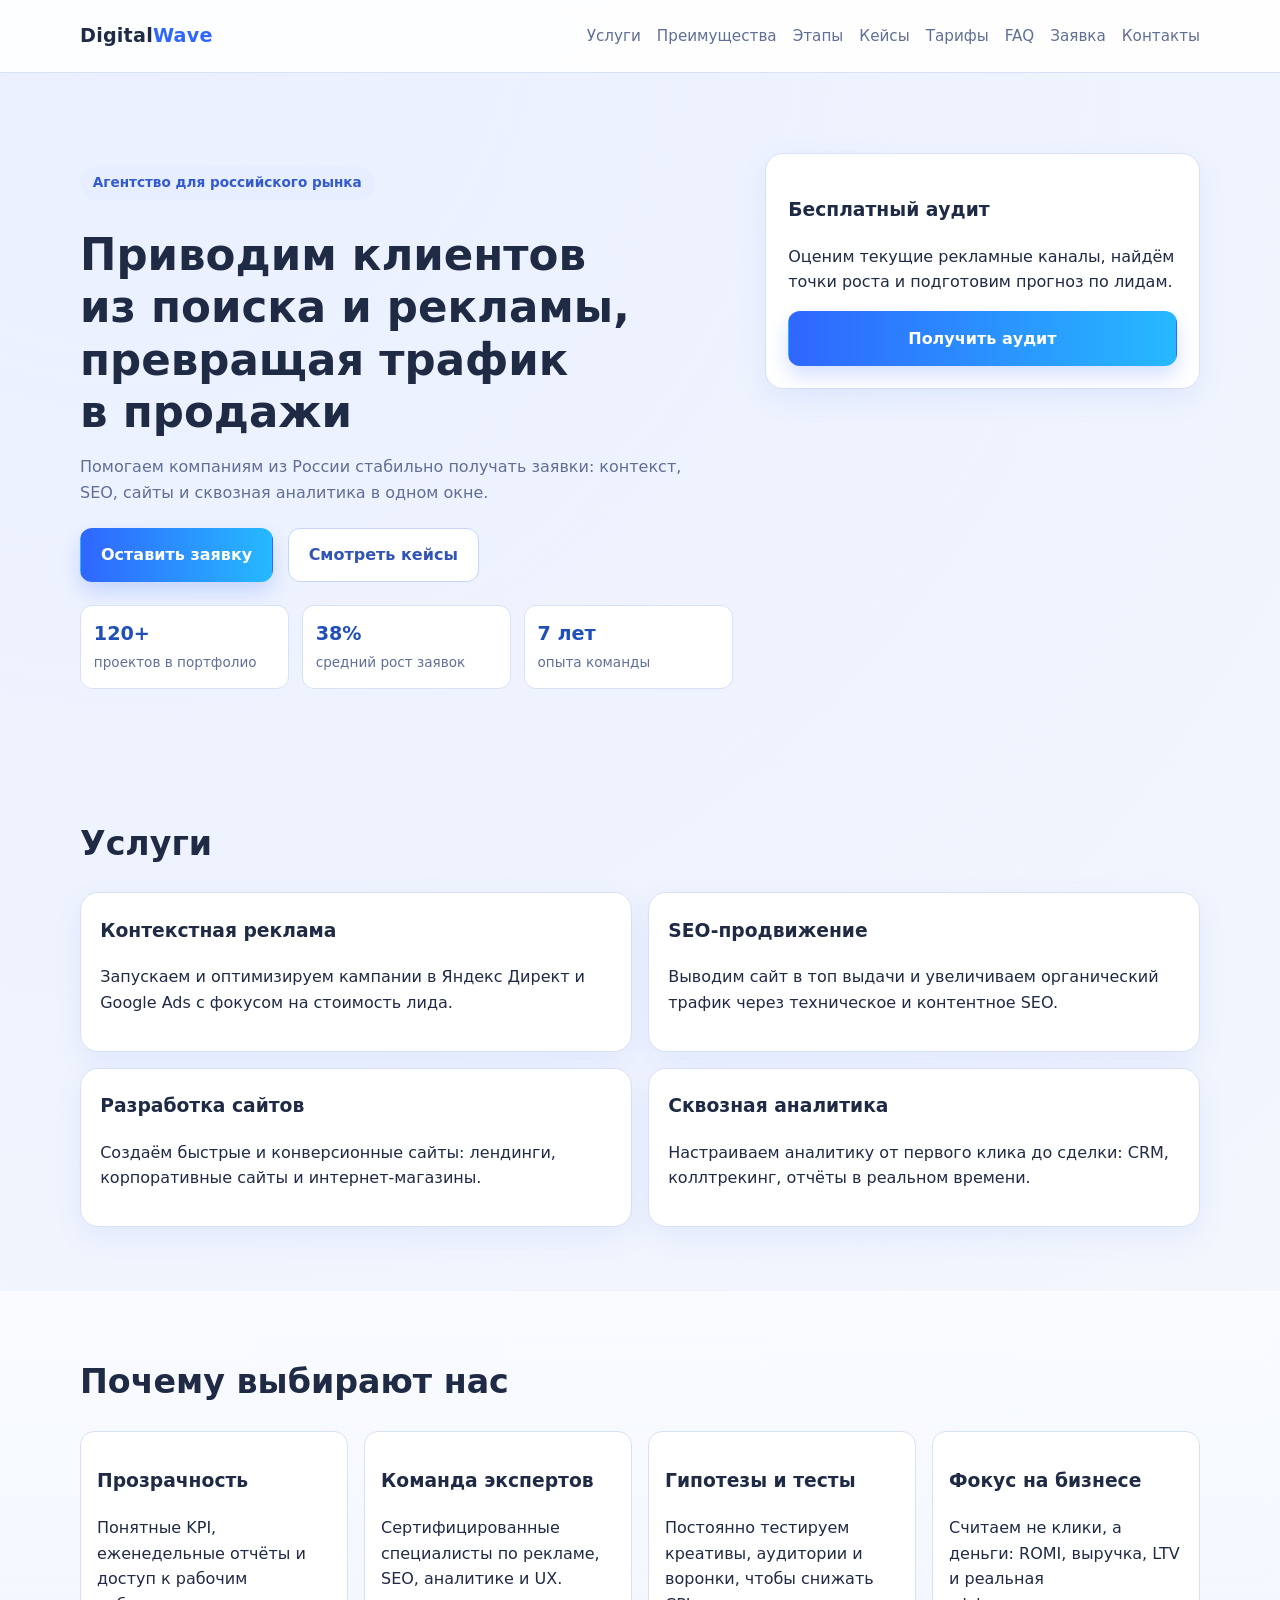
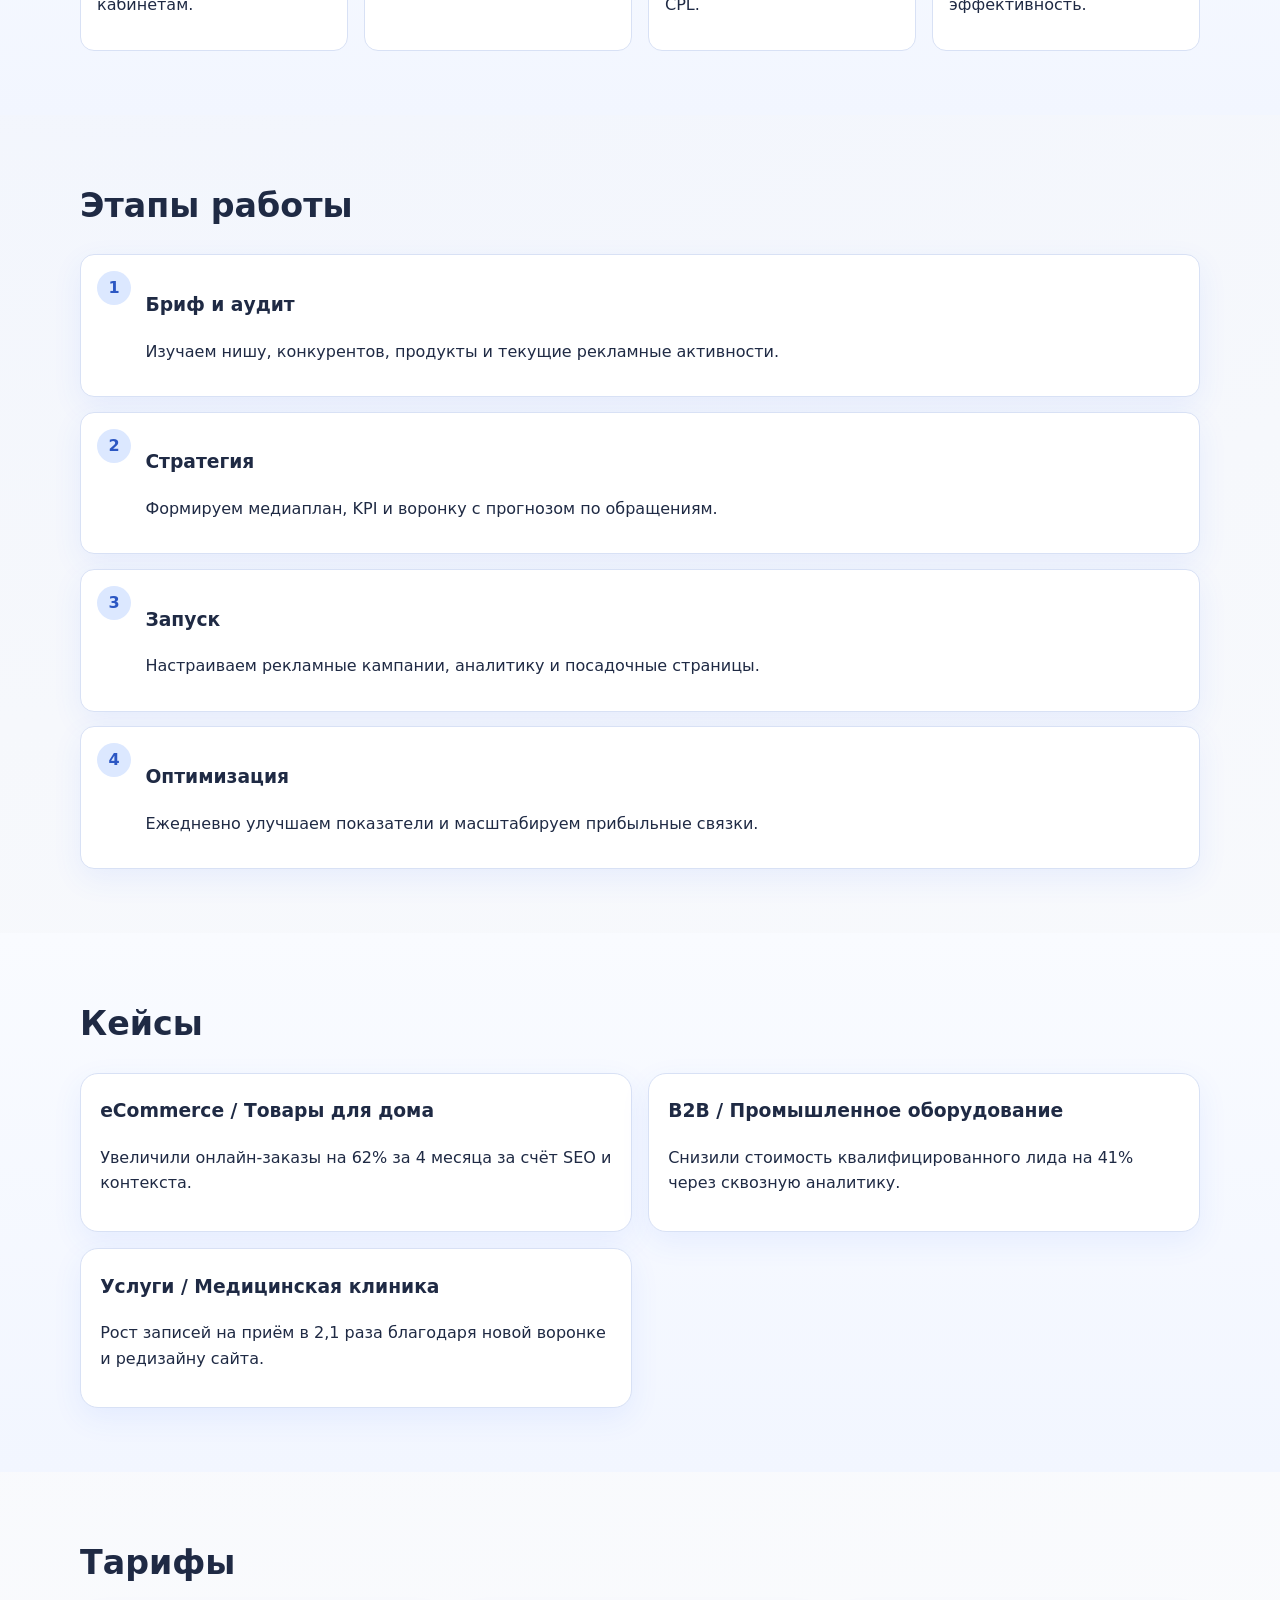
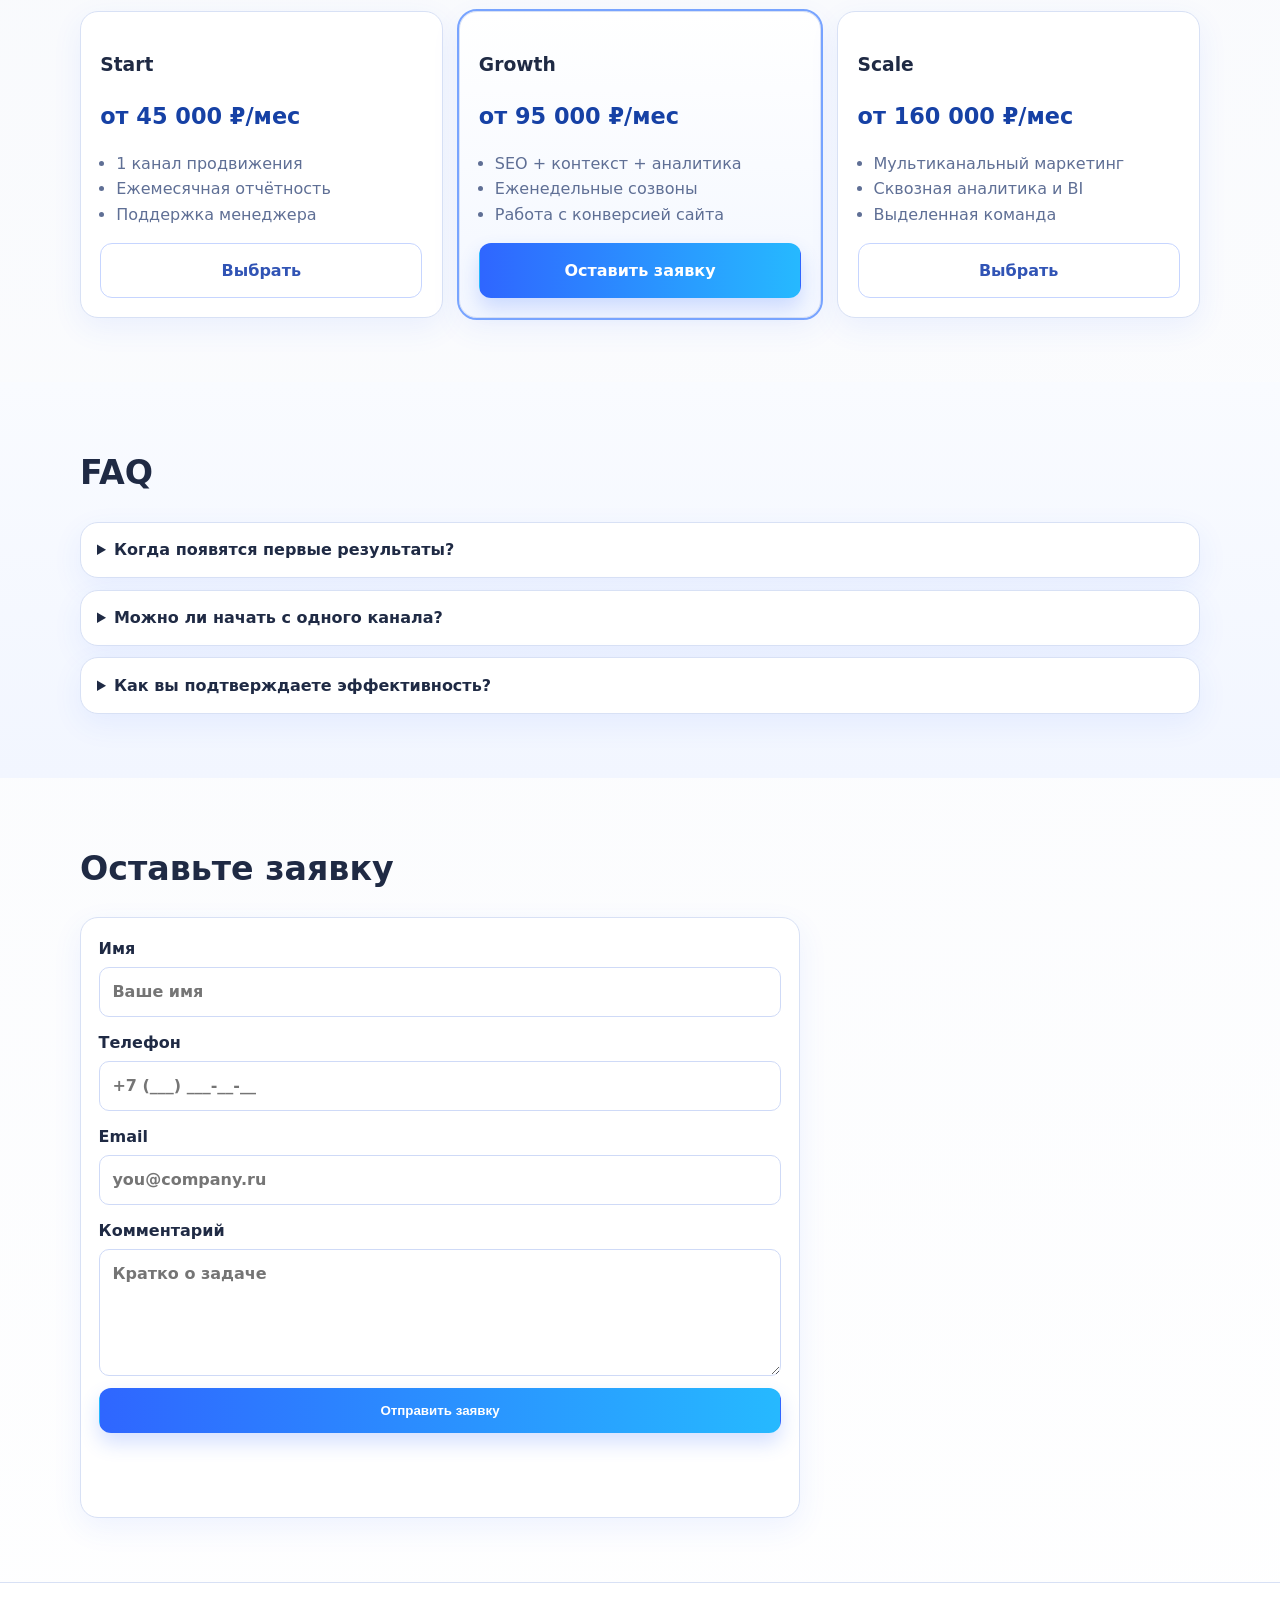
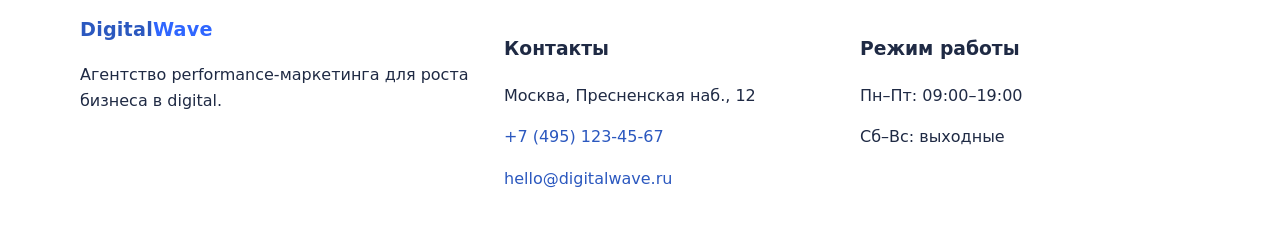
==== commit a27fc546: "Прокачать дизайн под русскую аудиторию в светлой теме" ====
--- a/index.html
+++ b/index.html
@@ -29,9 +29,9 @@
     <section class="hero">
       <div class="container hero-grid">
         <div>
-          <p class="tag">Результат в цифрах за 90 дней</p>
+          <p class="tag">Агентство для российского рынка</p>
           <h1>Приводим клиентов из&nbsp;поиска и&nbsp;рекламы, превращая трафик в&nbsp;продажи</h1>
-          <p class="subtitle">Комплексный маркетинг для бизнеса: контекстная реклама, SEO-продвижение, разработка сайтов и сквозная аналитика.</p>
+          <p class="subtitle">Помогаем компаниям из России стабильно получать заявки: контекст, SEO, сайты и сквозная аналитика в одном окне.</p>
           <div class="hero-actions">
             <a href="#contact-form" class="btn btn-primary">Оставить заявку</a>
             <a href="#cases" class="btn btn-secondary">Смотреть кейсы</a>
@@ -187,7 +187,7 @@
       </div>
       <div>
         <h3>Контакты</h3>
-        <p>Москва, ул. Маркетинговая, 12</p>
+        <p>Москва, Пресненская наб., 12</p>
         <p><a href="tel:+74951234567">+7 (495) 123-45-67</a></p>
         <p><a href="mailto:hello@digitalwave.ru">hello@digitalwave.ru</a></p>
       </div>
--- a/style.css
+++ b/style.css
@@ -1,93 +1,163 @@
 :root {
-  --bg: #0b1020;
-  --card: #121a32;
-  --muted: #98a2c6;
-  --text: #eef2ff;
-  --primary: #6c7dff;
-  --primary-2: #44d4ff;
-  --line: #23305f;
+  --bg: #f6f8fc;
+  --surface: #ffffff;
+  --surface-soft: #f0f4ff;
+  --text: #1f2a44;
+  --muted: #5f6f95;
+  --primary: #2f66ff;
+  --primary-2: #26b9ff;
+  --line: #d8e1f5;
+  --success: #108a57;
   --radius: 18px;
+  --shadow: 0 10px 30px rgba(47, 102, 255, 0.08);
 }
+
 * { box-sizing: border-box; }
 html { scroll-behavior: smooth; }
 body {
   margin: 0;
   font-family: Inter, system-ui, -apple-system, Segoe UI, Roboto, sans-serif;
-  background: linear-gradient(180deg, #070b17 0%, #0b1020 30%, #0f1730 100%);
+  background: radial-gradient(circle at 10% 0%, #eaf0ff 0%, #f6f8fc 45%, #ffffff 100%);
   color: var(--text);
   line-height: 1.6;
 }
+
 .container { width: min(1120px, 92%); margin: 0 auto; }
+
 .header {
-  position: sticky; top: 0; z-index: 1000;
-  background: rgba(11, 16, 32, 0.85);
+  position: sticky;
+  top: 0;
+  z-index: 1000;
+  background: rgba(255, 255, 255, 0.9);
   backdrop-filter: blur(10px);
-  border-bottom: 1px solid rgba(255,255,255,.08);
+  border-bottom: 1px solid var(--line);
 }
+
 .nav-wrap { display: flex; align-items: center; justify-content: space-between; min-height: 72px; }
-.logo { color: var(--text); font-weight: 700; text-decoration: none; font-size: 1.2rem; }
-.logo span { color: var(--primary-2); }
+.logo { color: var(--text); font-weight: 800; text-decoration: none; font-size: 1.2rem; letter-spacing: .2px; }
+.logo span { color: var(--primary); }
 .nav { display: flex; gap: 1rem; }
-.nav a { color: var(--muted); text-decoration: none; font-size: .95rem; }
-.nav a:hover { color: var(--text); }
+.nav a { color: var(--muted); text-decoration: none; font-size: .95rem; font-weight: 500; }
+.nav a:hover { color: var(--primary); }
 .menu-toggle { display: none; font-size: 1.4rem; background: none; border: 0; color: var(--text); }
+
 .hero { padding: 5rem 0 4rem; }
 .hero-grid { display: grid; grid-template-columns: 1.2fr .8fr; gap: 2rem; align-items: start; }
-.tag { display: inline-block; padding: .35rem .8rem; border-radius: 999px; background: #18264f; color: #b8c8ff; font-size: .85rem; }
-h1 { font-size: clamp(1.9rem, 3.4vw, 3.1rem); line-height: 1.2; margin: 1rem 0; }
+.tag {
+  display: inline-block;
+  padding: .35rem .8rem;
+  border-radius: 999px;
+  background: #e6eeff;
+  color: #335bcf;
+  font-size: .85rem;
+  font-weight: 600;
+}
+
+h1 { font-size: clamp(2rem, 3.4vw, 3.1rem); line-height: 1.2; margin: 1rem 0; }
 .subtitle { color: var(--muted); max-width: 62ch; }
 .hero-actions { display: flex; gap: .9rem; flex-wrap: wrap; margin: 1.4rem 0; }
-.btn { display:inline-block; padding:.8rem 1.2rem; border-radius: 12px; text-decoration:none; font-weight:600; border:1px solid transparent; text-align:center; }
-.btn-primary { background: linear-gradient(90deg, var(--primary), var(--primary-2)); color:#fff; }
-.btn-secondary { border-color: #5061ab; color: #cfd7ff; }
+
+.btn {
+  display:inline-block;
+  padding:.85rem 1.25rem;
+  border-radius: 12px;
+  text-decoration:none;
+  font-weight:700;
+  border:1px solid transparent;
+  text-align:center;
+  transition: .2s ease;
+}
+.btn-primary { background: linear-gradient(90deg, var(--primary), var(--primary-2)); color:#fff; box-shadow: 0 10px 20px rgba(47,102,255,.2); }
+.btn-secondary { border-color: #c6d5ff; color: #3154b5; background: #fff; }
 .btn:hover { transform: translateY(-1px); }
 .full { width: 100%; }
+
 .hero-card, .card, .price-card, .lead-form, .faq-list details {
-  background: rgba(18, 26, 50, .8); border: 1px solid var(--line); border-radius: var(--radius);
+  background: var(--surface);
+  border: 1px solid var(--line);
+  border-radius: var(--radius);
+  box-shadow: var(--shadow);
 }
 .hero-card { padding: 1.4rem; }
-.metrics { display: grid; grid-template-columns: repeat(3,1fr); gap: .8rem; padding: 0; list-style: none; margin: 1.4rem 0 0; }
-.metrics li { background: rgba(18,26,50,.7); border: 1px solid var(--line); padding: .8rem; border-radius: 12px; }
-.metrics strong { display:block; font-size:1.2rem; }
+
+.metrics {
+  display: grid;
+  grid-template-columns: repeat(3,1fr);
+  gap: .8rem;
+  padding: 0;
+  list-style: none;
+  margin: 1.4rem 0 0;
+}
+.metrics li { background: var(--surface); border: 1px solid var(--line); padding: .8rem; border-radius: 12px; }
+.metrics strong { display:block; font-size:1.2rem; color: #204fb9; }
 .metrics span { color: var(--muted); font-size: .85rem; }
+
 .section { padding: 4rem 0; }
-.section-accent { background: rgba(10, 16, 34, .45); }
+.section-accent { background: linear-gradient(180deg, #f9fbff 0%, #f2f6ff 100%); }
 h2 { font-size: clamp(1.6rem, 2.6vw, 2.2rem); margin: 0 0 1.4rem; }
 .cards-grid, .benefits-grid, .pricing-grid { display: grid; gap: 1rem; }
 .cards-grid { grid-template-columns: repeat(2, 1fr); }
 .card { padding: 1.2rem; }
+.card h3 { margin-top: .2rem; }
+
 .benefits-grid { grid-template-columns: repeat(4, 1fr); }
-.benefits-grid > div { padding: 1rem; border: 1px solid var(--line); border-radius: 14px; background: rgba(18,26,50,.6); }
+.benefits-grid > div {
+  padding: 1rem;
+  border: 1px solid var(--line);
+  border-radius: 14px;
+  background: #fff;
+}
+
 .steps { list-style: none; padding: 0; margin: 0; display: grid; gap: .9rem; }
-.steps li { display: flex; gap: .9rem; align-items: flex-start; background: rgba(18,26,50,.7); border:1px solid var(--line); border-radius:14px; padding:1rem; }
-.steps span { width: 34px; height: 34px; border-radius: 50%; background: #1f2f64; display:grid; place-items:center; font-weight:700; }
+.steps li { display: flex; gap: .9rem; align-items: flex-start; background: #fff; border:1px solid var(--line); border-radius:14px; padding:1rem; box-shadow: var(--shadow); }
+.steps span { width: 34px; height: 34px; border-radius: 50%; background: #dce8ff; color: #2c57c3; display:grid; place-items:center; font-weight:800; }
+
 .price-card { padding: 1.2rem; }
 .pricing-grid { grid-template-columns: repeat(3, 1fr); }
-.price { font-size: 1.4rem; font-weight: 700; margin: .2rem 0 1rem; }
+.price { font-size: 1.4rem; font-weight: 800; margin: .2rem 0 1rem; color: #1641a5; }
 .price-card ul { margin: 0 0 1rem; padding-left: 1rem; color: var(--muted); }
-.featured { outline: 2px solid #5f73ff; }
+.featured { outline: 2px solid #78a4ff; background: linear-gradient(180deg, #ffffff 0%, #f3f7ff 100%); }
+
 .faq-list { display: grid; gap: .7rem; }
 details { padding: .9rem 1rem; }
-summary { cursor: pointer; font-weight: 600; }
+summary { cursor: pointer; font-weight: 700; }
+
 .lead-form { padding: 1.1rem; display:grid; gap: .8rem; max-width: 720px; }
-label { display:grid; gap:.35rem; font-weight: 600; }
+label { display:grid; gap:.35rem; font-weight: 700; }
 input, textarea {
-  width: 100%; border: 1px solid #2c3b70; background: #0d1530; color: var(--text);
-  border-radius: 10px; padding: .7rem .8rem; font: inherit;
+  width: 100%;
+  border: 1px solid #cfdaf7;
+  background: #fff;
+  color: var(--text);
+  border-radius: 10px;
+  padding: .7rem .8rem;
+  font: inherit;
 }
-.form-message { min-height: 1.4rem; color: #8cefb7; }
-.footer { border-top: 1px solid var(--line); padding: 2rem 0; }
+input:focus, textarea:focus { outline: 2px solid #c2d5ff; border-color: #96b4ff; }
+.form-message { min-height: 1.4rem; color: var(--success); font-weight: 600; }
+
+.footer { border-top: 1px solid var(--line); padding: 2rem 0; background: #fff; }
 .footer-grid { display:grid; grid-template-columns: 1.2fr 1fr 1fr; gap: 1rem; }
-.footer a { color: #c6d2ff; text-decoration: none; }
+.footer a { color: #2b58bf; text-decoration: none; }
 
 @media (max-width: 960px) {
   .hero-grid, .benefits-grid, .pricing-grid, .footer-grid { grid-template-columns: 1fr 1fr; }
 }
+
 @media (max-width: 760px) {
   .menu-toggle { display: block; }
   .nav {
-    position: absolute; right: 4%; top: 72px; background: #111a35; border: 1px solid var(--line);
-    border-radius: 12px; padding: .8rem; display: none; flex-direction: column; min-width: 220px;
+    position: absolute;
+    right: 4%;
+    top: 72px;
+    background: #fff;
+    border: 1px solid var(--line);
+    border-radius: 12px;
+    padding: .8rem;
+    display: none;
+    flex-direction: column;
+    min-width: 220px;
+    box-shadow: var(--shadow);
   }
   .nav.open { display: flex; }
   .hero-grid, .cards-grid, .benefits-grid, .pricing-grid, .metrics, .footer-grid { grid-template-columns: 1fr; }
